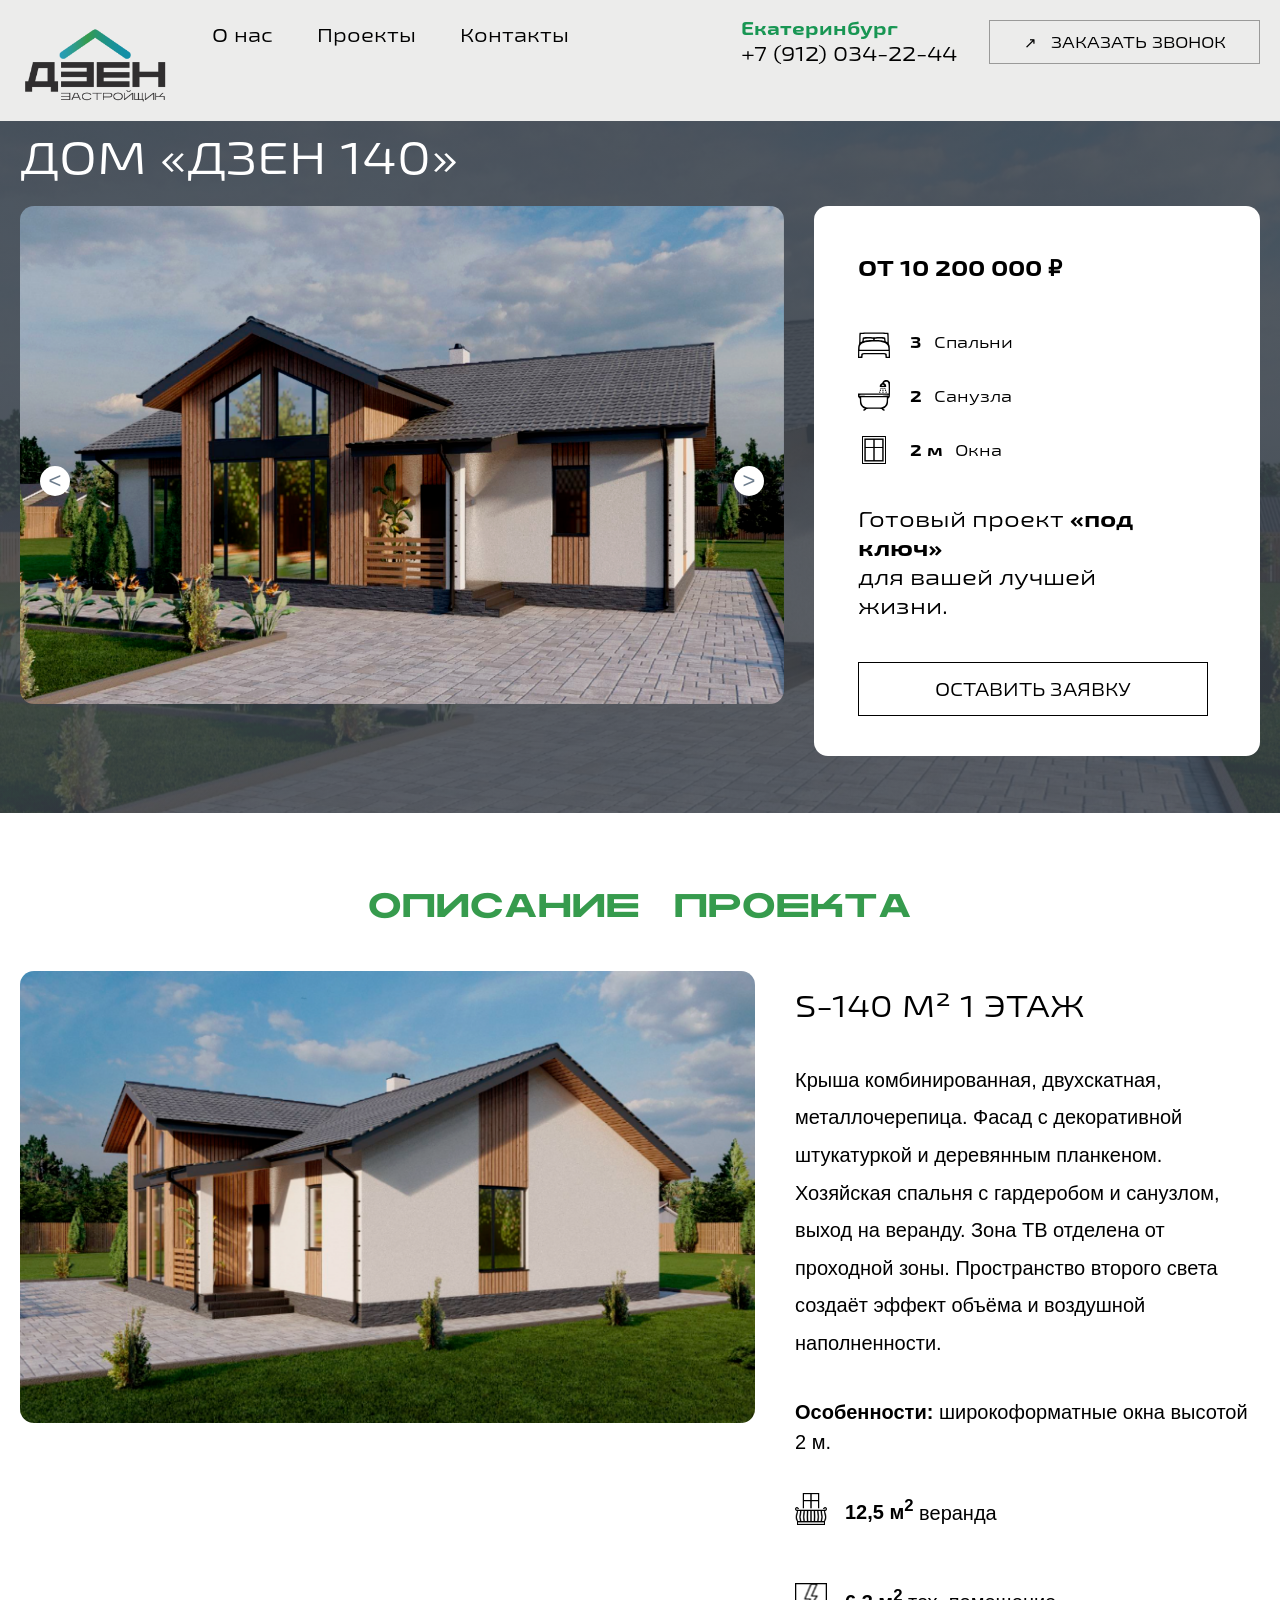
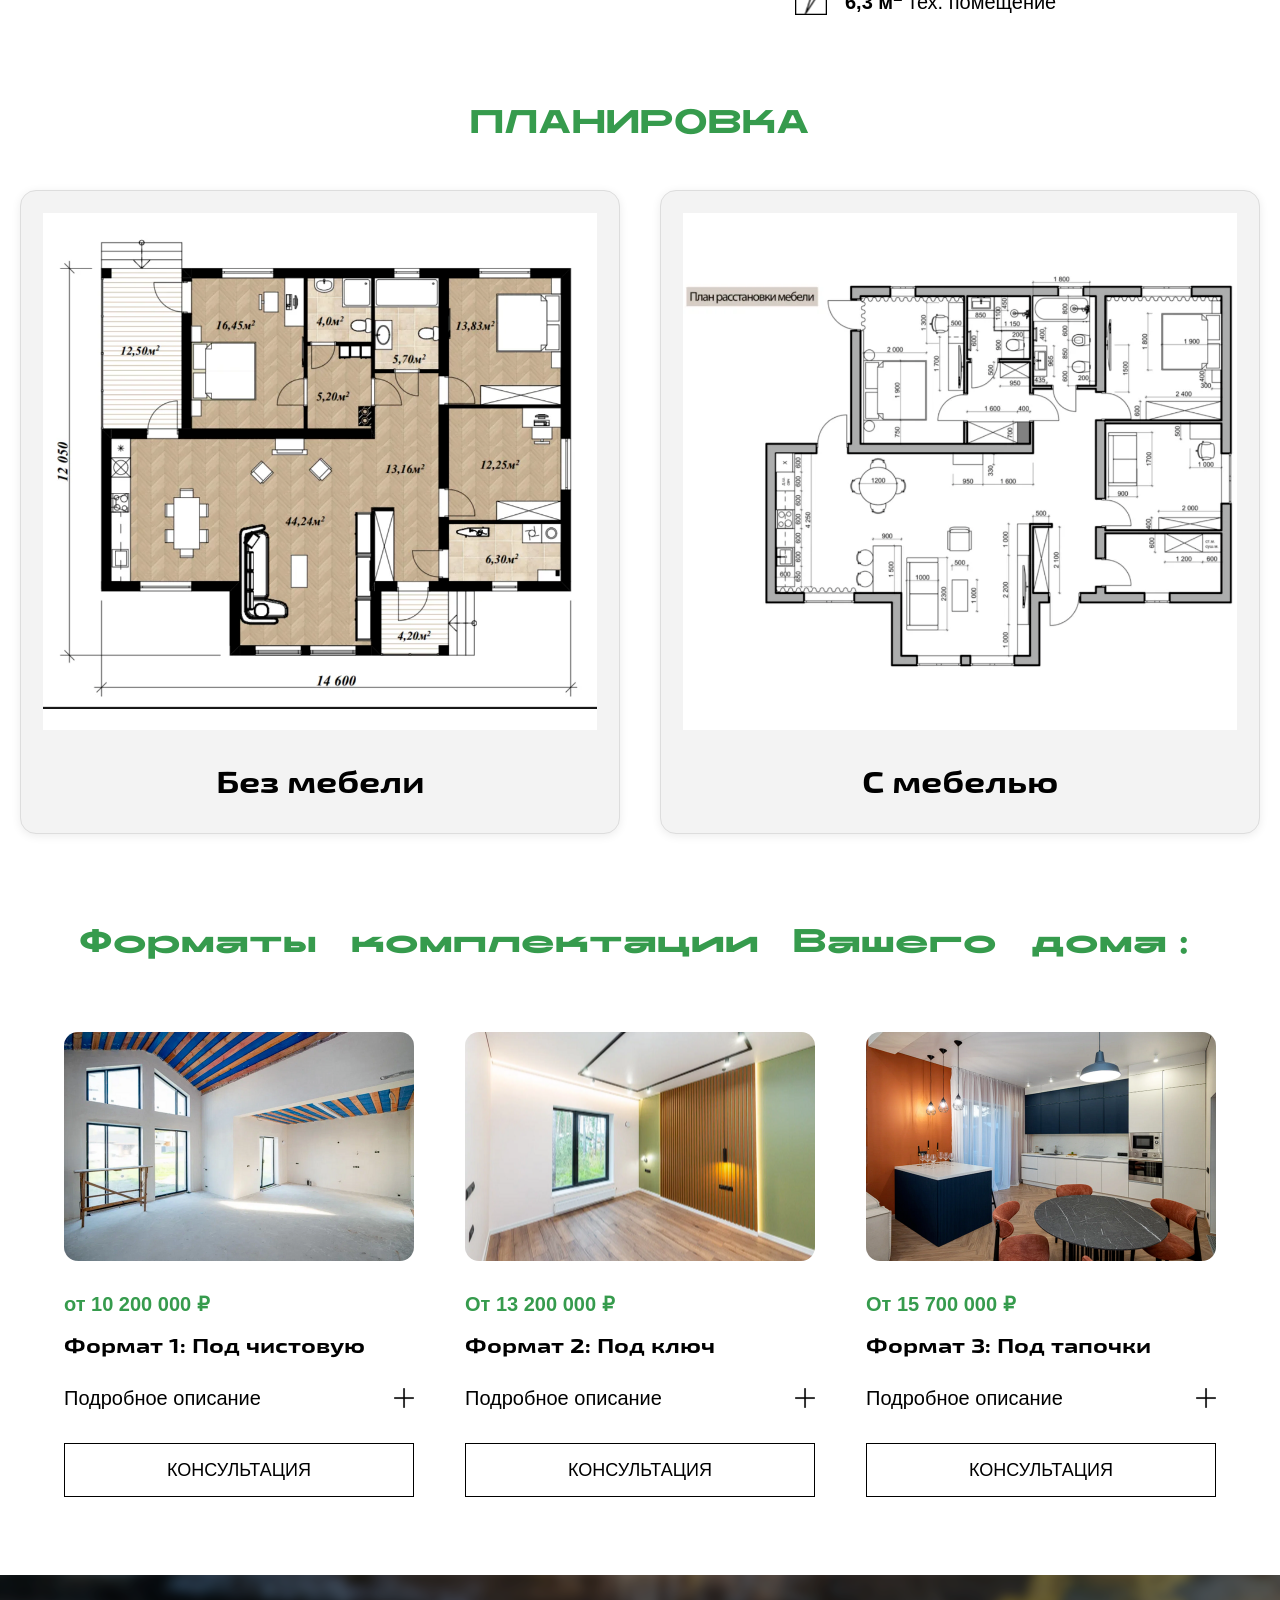
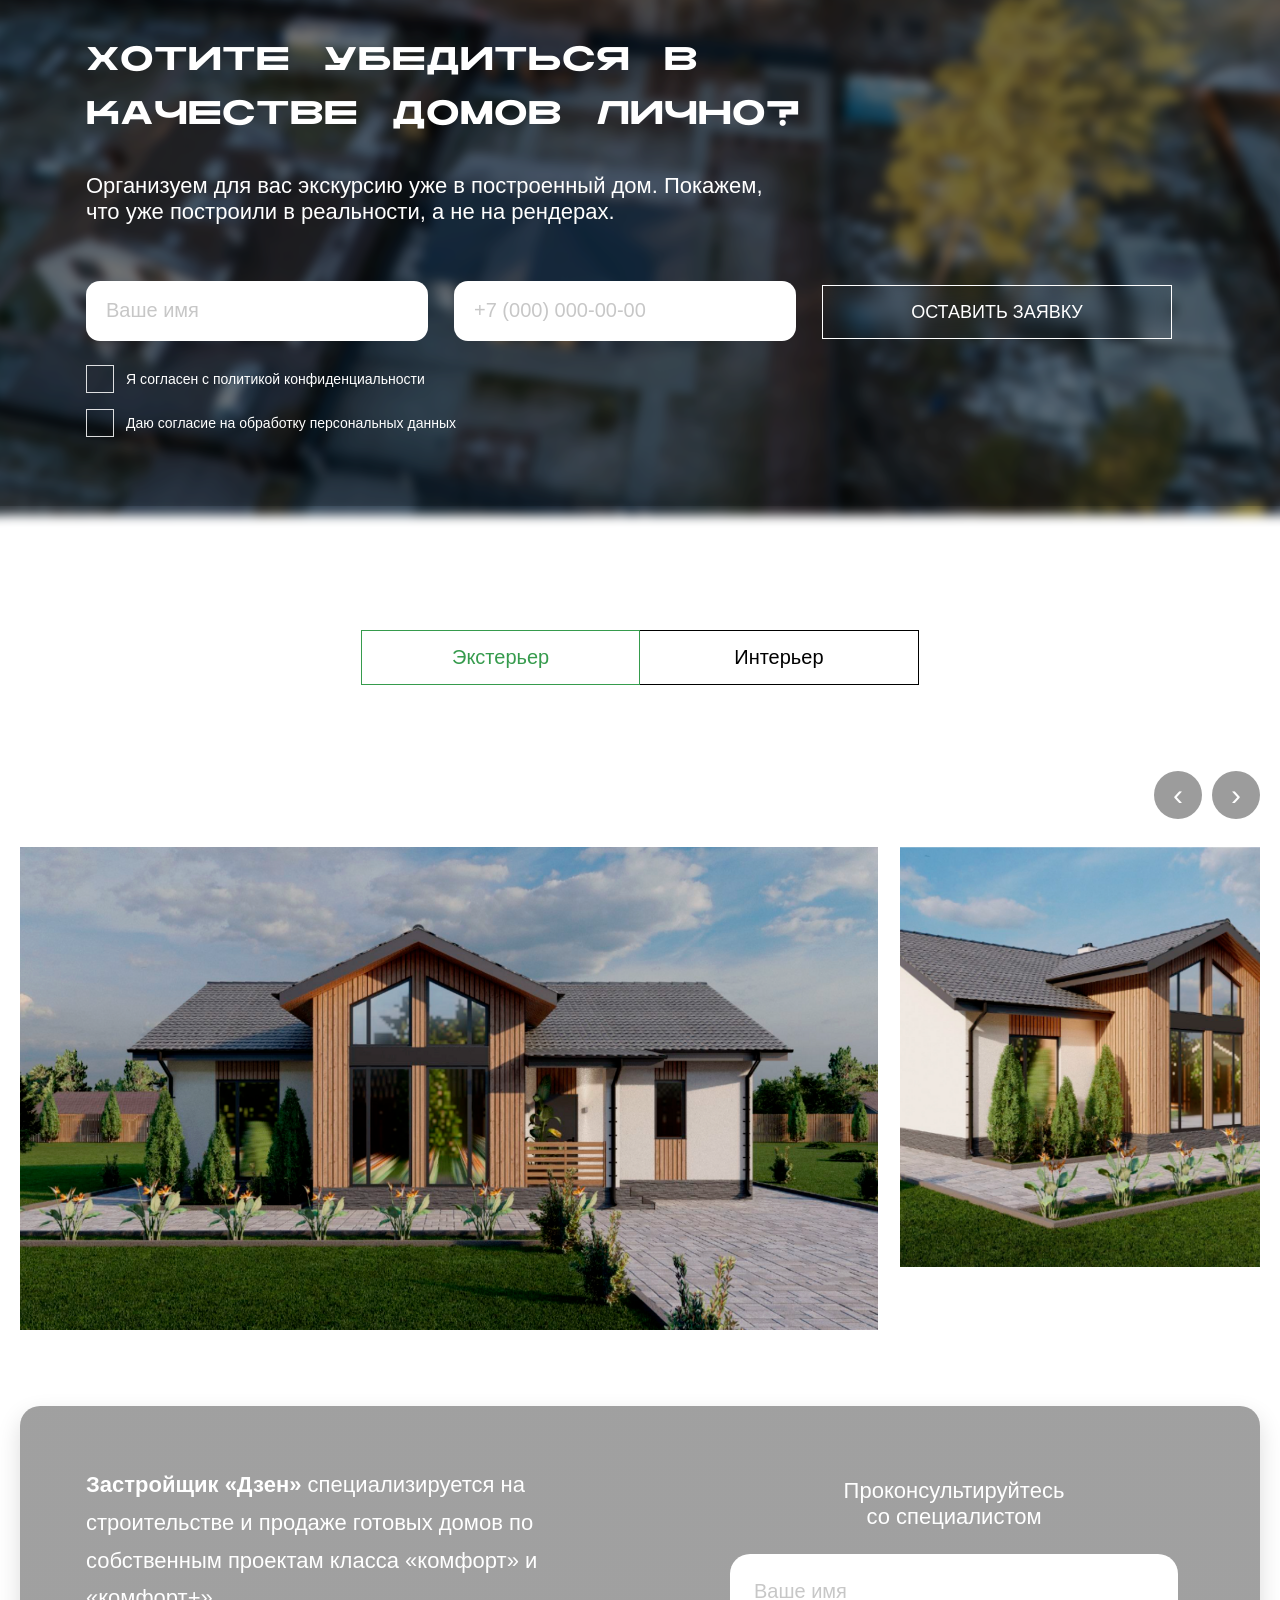
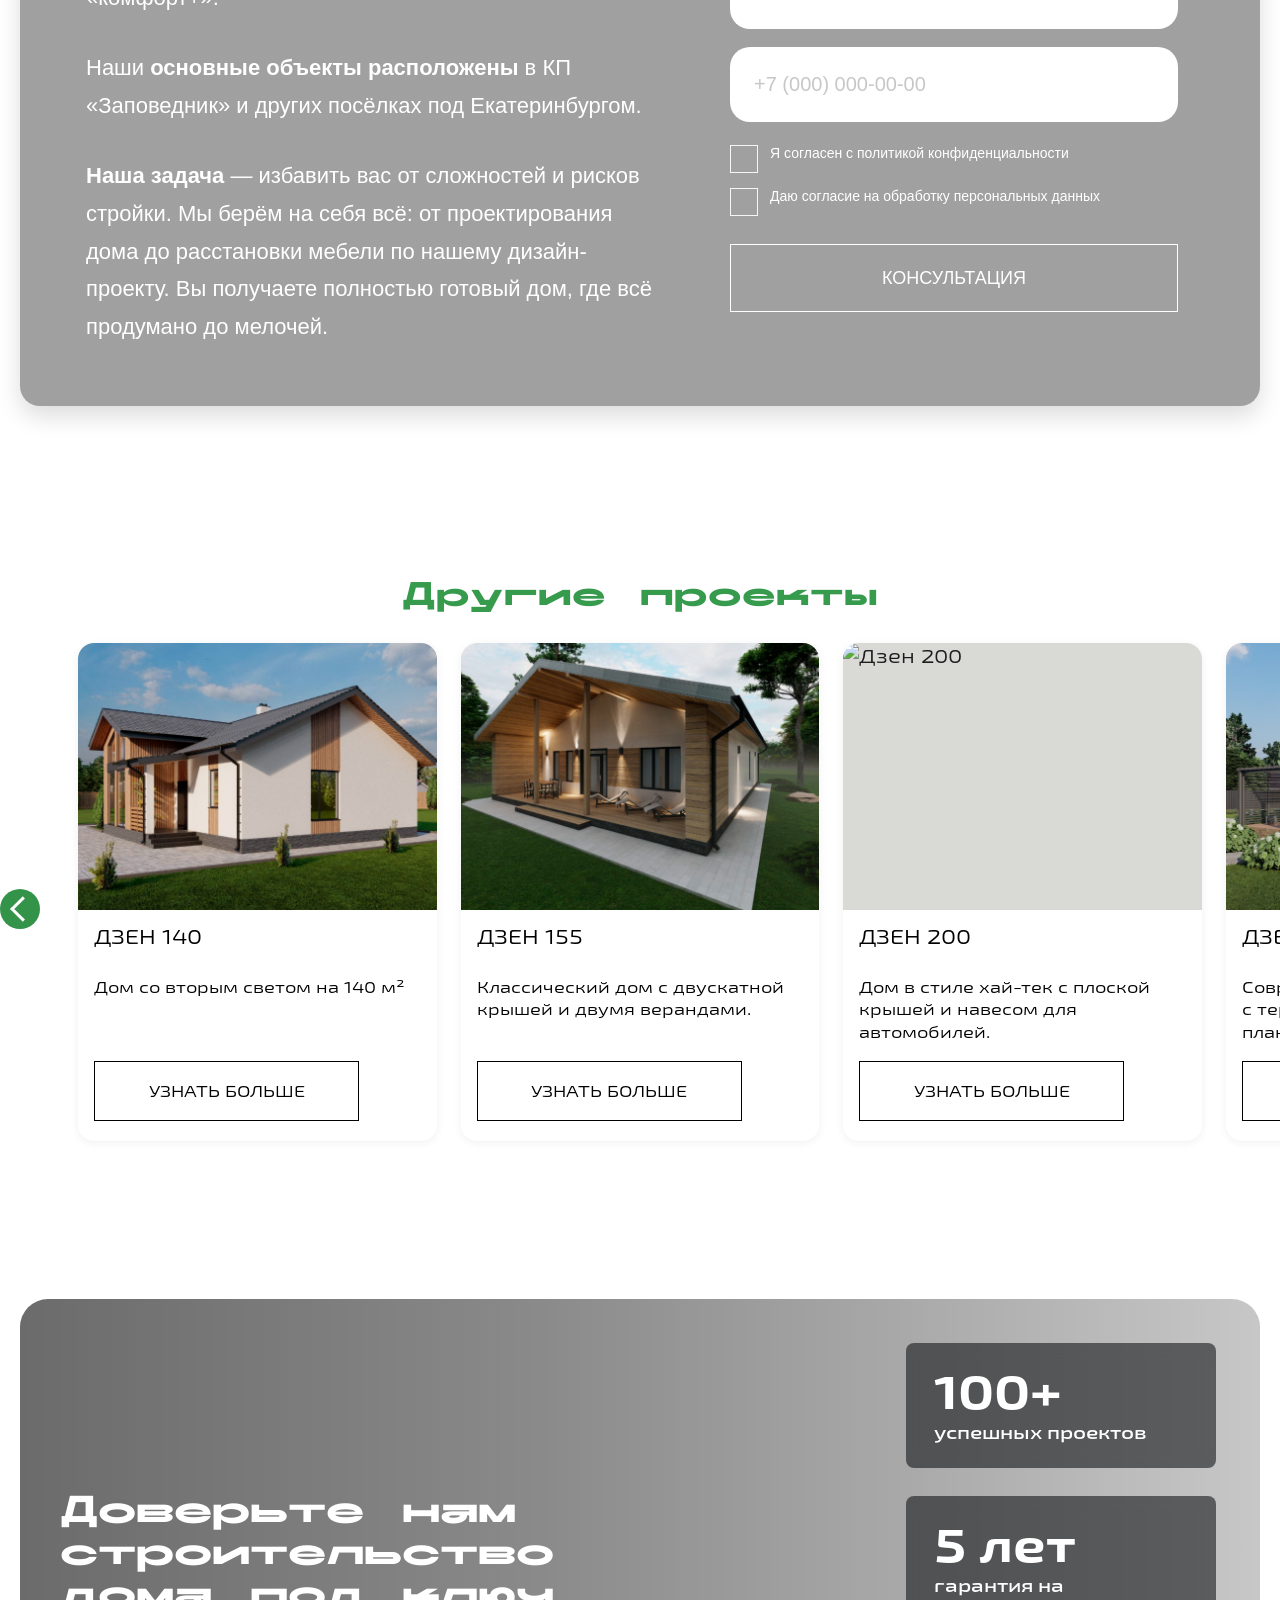
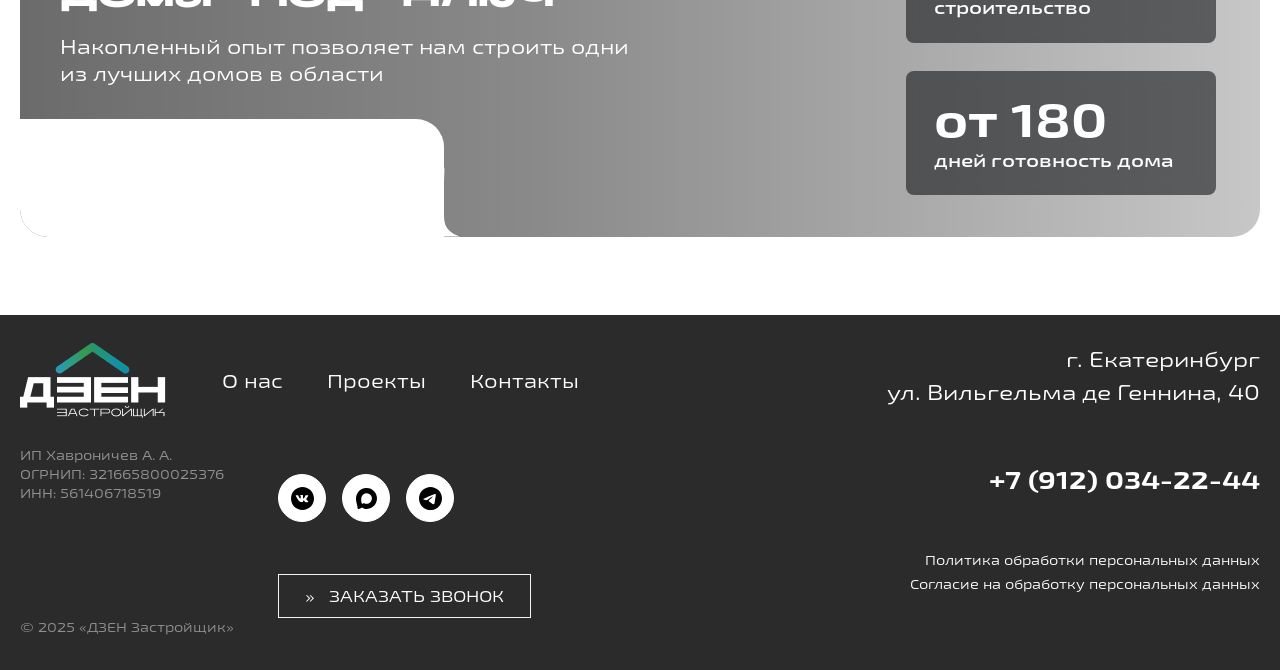
==== dzen140.html @ 3e907a9c "Consolidated button shine animations into a single .btn-shine block, applied it to all animated butt" ====
<!DOCTYPE html>
<html lang="ru">

<head>
    <meta charset="UTF-8">
    <meta name="viewport" content="width=device-width, initial-scale=1.0">
    <title>Дом «Дзен 140»</title>

    <link rel="stylesheet" href="./assets/vendor/swiper/swiper-bundle.min.css">
    <link rel="stylesheet" href="./style.css">
</head>

<body>
    <header class="header" id="site-header">
        <div class="container">
            <div class="header__inner">
                <a href="./index.html" class="header__logo">
                    <img src="./assets/images/logo.png" alt="Дзен">
                </a>

                <div class="header__mobile-center">
                    <div class="header__city">Екатеринбург</div>
                    <a href="tel:+79120342244" class="header__phone">+7 (912) 034-22-44</a>
                </div>

                <button class="header__burger" type="button" aria-label="Открыть меню">
                    <span></span>
                    <span></span>
                    <span></span>
                </button>

                <nav class="header__drawer">
                    <div class="header__drawer-head">
                        <button class="header__drawer-close" type="button" aria-label="Закрыть меню">×</button>
                    </div>

                    <ul class="header__drawer-menu">
                        <li><a href="#about">О нас</a></li>
                        <li><a href="#projects">Проекты</a></li>
                        <li><a href="#contacts">Контакты</a></li>
                    </ul>

                    <a href="#contacts" class="header__drawer-button btn-shine" data-open-callback>Заказать звонок</a>
                </nav>

                <div class="header__backdrop"></div>

                <nav class="header__nav">
                    <ul class="header__menu">
                        <li><a href="#about">О нас</a></li>
                        <li><a href="#projects">Проекты</a></li>
                        <li><a href="#contacts">Контакты</a></li>
                    </ul>
                </nav>

                <div class="header__side">
                    <div class="header__contacts">
                        <div class="header__city">Екатеринбург</div>
                        <a href="tel:+79120342244" class="header__phone">+7 (912) 034-22-44</a>
                    </div>

                    <a href="#contacts" class="header__button btn-shine" data-open-callback>
                        <span class="header__button-icon">↗</span>
                        <span>ЗАКАЗАТЬ ЗВОНОК</span>
                    </a>
                </div>
            </div>
        </div>
    </header>

    <main>
        <section class="project-hero">
            <div class="container">
                <h1 class="project-hero__title heading-number">Дом «Дзен 140»</h1>

                <div class="project-hero__layout">
                    <div class="project-hero__gallery">
                        <div class="project-hero__slider-stack">
                            <div class="project-hero__slider-shell">
                                <div class="swiper project-hero__slider js-project-hero-slider">
                                    <div class="swiper-wrapper">
                                        <div class="swiper-slide project-hero__slide">
                                            <img class="project-hero__slide-image"
                                                src="./assets/images/project_1_main.png" alt="Дом Дзен 140 — фото 1">
                                        </div>
                                        <div class="swiper-slide project-hero__slide">
                                            <img class="project-hero__slide-image"
                                                src="./assets/images/project_2_main.png" alt="Дом Дзен 140 — фото 2">
                                        </div>
                                        <div class="swiper-slide project-hero__slide">
                                            <img class="project-hero__slide-image"
                                                src="./assets/images/project_3_main.png" alt="Дом Дзен 140 — фото 3">
                                        </div>
                                    </div>
                                </div>
                            </div>

                            <button class="project-hero__arrow project-hero__arrow--prev slider-arrow slider-arrow--round" type="button"
                                aria-label="Предыдущее фото">&lt;</button>
                            <button class="project-hero__arrow project-hero__arrow--next slider-arrow slider-arrow--round" type="button"
                                aria-label="Следующее фото">&gt;</button>
                        </div>
                    </div>

                    <aside class="project-hero__info">
                        <h2 class="project-hero__price">от 10 200 000 ₽</h2>

                        <div class="project-hero__features">
                            <div class="project-hero__feature">
                                <div class="project-hero__feature-icon" aria-hidden="true">
                                    <img src="./assets/images/Bed_traced.svg" alt="bed">
                                </div>
                                <div class="project-hero__feature-text">
                                    <span class="project-hero__feature-value">3</span>
                                    <span class="project-hero__feature-label">Спальни</span>
                                </div>
                            </div>

                            <div class="project-hero__feature">
                                <div class="project-hero__feature-icon" aria-hidden="true">
                                    <img src="./assets/images/Bathtub_traced.svg" alt="bathroom">
                                </div>
                                <div class="project-hero__feature-text">
                                    <span class="project-hero__feature-value">2</span>
                                    <span class="project-hero__feature-label">Санузла</span>
                                </div>
                            </div>

                            <div class="project-hero__feature">
                                <div class="project-hero__feature-icon" aria-hidden="true">
                                    <img src="./assets/images/Closed_Window.svg" alt="Window">
                                </div>
                                <div class="project-hero__feature-text">
                                    <span class="project-hero__feature-value">2 м</span>
                                    <span class="project-hero__feature-label">Окна</span>
                                </div>
                            </div>
                        </div>

                        <p class="project-hero__description">
                            Готовый проект <strong>«под ключ»</strong><br>
                            для вашей лучшей жизни.
                        </p>

                        <div class="project-hero__button-wrap">
                            <button class="project-hero__button btn-shine" type="button" data-open-callback>ОСТАВИТЬ
                                ЗАЯВКУ</button>
                        </div>
                    </aside>
                </div>
            </div>
        </section>

        <section class="project-about" id="about">
            <div class="container">
                <h2 class="section-title">Описание проекта</h2>

                <div class="project-about__grid">
                    <div class="project-about__media">
                        <img class="project-about__image" src="./assets/images/project_about.png" alt="Дом Дзен 140">
                    </div>

                    <div class="project-about__content">
                        <h3 class="project-about__title heading-number">S-140 м² 1 ЭТАЖ</h3>

                        <p class="project-about__text">
                            Крыша комбинированная, двухскатная, металлочерепица.
                            Фасад с декоративной штукатуркой и деревянным планкеном.
                            Хозяйская спальня с гардеробом и санузлом, выход на веранду.
                            Зона ТВ отделена от проходной зоны. Пространство второго света
                            создаёт эффект объёма и воздушной наполненности.
                        </p>

                        <p class="project-about__note">
                            <strong>Особенности:</strong> широкоформатные окна высотой 2 м.
                        </p>

                        <div class="project-about__facts">
                            <div class="project-about__fact">
                                <img class="project-about__fact-icon" src="./assets/images/Balcony.svg" alt=""
                                    aria-hidden="true">
                                <div class="project-about__fact-text">
                                    <strong>12,5 м<sup>2</sup></strong> веранда
                                </div>
                            </div>

                            <div class="project-about__fact">
                                <img class="project-about__fact-icon" src="./assets/images/photo.svg" alt=""
                                    aria-hidden="true">
                                <div class="project-about__fact-text">
                                    <strong>6,3 м<sup>2</sup></strong> тех. помещение
                                </div>
                            </div>
                        </div>
                    </div>
                </div>
            </div>
        </section>

        <section class="project-plan">
            <div class="container">
                <h2 class="section-title">Планировка</h2>

                <div class="project-plan__grid">
                    <article class="project-plan__card">
                        <button class="project-plan__button" type="button" data-plan-index="0"
                            aria-label="Открыть планировку без мебели">
                            <div class="project-plan__image-wrap">
                                <img class="project-plan__image" src="./assets/images/project-plan1.png"
                                    alt="Планировка без мебели">
                            </div>
                            <p class="project-plan__caption">Без мебели</p>
                        </button>
                    </article>

                    <article class="project-plan__card">
                        <button class="project-plan__button" type="button" data-plan-index="1"
                            aria-label="Открыть планировку с мебелью">
                            <div class="project-plan__image-wrap">
                                <img class="project-plan__image" src="./assets/images/project-plan2.png"
                                    alt="Планировка с мебелью">
                            </div>
                            <p class="project-plan__caption">С мебелью</p>
                        </button>
                    </article>
                </div>
            </div>
        </section>

        <div class="plan-lightbox" id="planLightbox" aria-hidden="true">
            <div class="plan-lightbox__backdrop" data-plan-close></div>

            <div class="plan-lightbox__dialog" role="dialog" aria-modal="true" aria-label="Просмотр планировки">
                <button class="plan-lightbox__close" type="button" aria-label="Закрыть" data-plan-close>×</button>
                <button class="plan-lightbox__arrow plan-lightbox__arrow--prev" type="button"
                    aria-label="Предыдущая планировка">‹</button>

                <div class="plan-lightbox__stage">
                    <img class="plan-lightbox__image" id="planLightboxImage" src="" alt="">
                </div>

                <button class="plan-lightbox__arrow plan-lightbox__arrow--next" type="button"
                    aria-label="Следующая планировка">›</button>
            </div>
        </div>

        <section class="project-format" id="formats">
            <div class="container">
                <h2 class="section-title project-format__title">Форматы комплектации Вашего дома:</h2>

                <div class="project-format__grid">
                    <article class="project-format__card">
                        <div class="project-format__media">
                            <img class="project-format__image" src="./assets/images/project-140-format-1.png"
                                alt="Формат 1">
                        </div>

                        <p class="project-format__price"><strong>от 10 200 000 ₽</strong></p>
                        <h3 class="project-format__name">Формат 1: Под чистовую</h3>

                        <button class="project-format__more" type="button">
                            <span class="project-format__more-text">Подробное описание</span>
                            <img class="project-format__plus" src="./assets/images/plus.png" alt=""
                                aria-hidden="true">
                        </button>

                        <div class="project-format__details">
                            Подготовленный дом под чистовую отделку: выполнены основные строительные и инженерные
                            работы, чтобы вы могли завершить интерьер по своему вкусу.
                        </div>

                        <button class="project-format__button btn-shine" type="button" data-open-callback>КОНСУЛЬТАЦИЯ</button>
                    </article>

                    <article class="project-format__card">
                        <div class="project-format__media">
                            <img class="project-format__image" src="./assets/images/project-140-format-2.png"
                                alt="Формат 2">
                        </div>

                        <p class="project-format__price"><strong>От 13 200 000 ₽</strong></p>
                        <h3 class="project-format__name">Формат 2: Под ключ</h3>

                        <button class="project-format__more" type="button">
                            <span class="project-format__more-text">Подробное описание</span>
                            <img class="project-format__plus" src="./assets/images/plus.png" alt=""
                                aria-hidden="true">
                        </button>

                        <div class="project-format__details">
                            Полностью готовый дом с чистовой отделкой, подключёнными инженерными системами и
                            завершёнными внутренними работами.
                        </div>

                        <button class="project-format__button btn-shine" type="button" data-open-callback>КОНСУЛЬТАЦИЯ</button>
                    </article>

                    <article class="project-format__card">
                        <div class="project-format__media">
                            <img class="project-format__image" src="./assets/images/project-140-format-3.png"
                                alt="Формат 3">
                        </div>

                        <p class="project-format__price"><strong>От 15 700 000 ₽</strong></p>
                        <h3 class="project-format__name">Формат 3: Под тапочки</h3>

                        <button class="project-format__more" type="button">
                            <span class="project-format__more-text">Подробное описание</span>
                            <img class="project-format__plus" src="./assets/images/plus.png" alt=""
                                aria-hidden="true">
                        </button>

                        <div class="project-format__details">
                            Максимальная комплектация: готовый для жизни дом с отделкой, сантехникой, освещением и
                            интерьерными решениями.
                        </div>

                        <button class="project-format__button btn-shine" type="button" data-open-callback>КОНСУЛЬТАЦИЯ</button>
                    </article>
                </div>
            </div>
        </section>

        <section class="steps project-visit" id="visit">
            <div class="container">
                <div class="steps__inner">
                    <h2 class="steps__title">Хотите убедиться в качестве домов лично?</h2>

                    <p class="steps__caption">
                        Организуем для вас экскурсию уже в построенный дом.
                        Покажем, что уже построили в реальности, а не на рендерах.
                    </p>

                    <form class="steps__form-new">
                        <input class="steps__input" type="text" placeholder="Ваше имя">
                        <input class="steps__input" type="tel" placeholder="+7 (000) 000-00-00">

                        <button class="steps__submit btn-shine" type="button" data-open-callback>ОСТАВИТЬ ЗАЯВКУ</button>

                        <div class="steps__checks">
                            <label class="steps__check">
                                <input type="checkbox">
                                <span class="steps__check-box"></span>
                                <span class="steps__check-text">Я согласен с политикой конфиденциальности</span>
                            </label>

                            <label class="steps__check">
                                <input type="checkbox">
                                <span class="steps__check-box"></span>
                                <span class="steps__check-text">Даю согласие на обработку персональных данных</span>
                            </label>
                        </div>
                    </form>
                </div>
            </div>
        </section>

        <section class="project-gallery" id="gallery">
            <div class="container">
                <div class="project-gallery__tabs">
                    <button class="project-gallery__tab is-active" type="button" data-tab="ext">Экстерьер</button>
                    <button class="project-gallery__tab" type="button" data-tab="int">Интерьер</button>
                </div>

                <div class="project-gallery__panel is-active" data-panel="ext">
                    <div class="project-gallery__top">
                        <div class="project-gallery__nav">
                            <button class="project-gallery__arrow project-gallery__arrow--prev-ext slider-arrow slider-arrow--round" type="button"
                                aria-label="Предыдущий слайд">‹</button>
                            <button class="project-gallery__arrow project-gallery__arrow--next-ext slider-arrow slider-arrow--round" type="button"
                                aria-label="Следующий слайд">›</button>
                        </div>
                    </div>

                    <div class="swiper project-gallery__slider js-project-gallery-ext">
                        <div class="swiper-wrapper">
                            <div class="swiper-slide project-gallery__slide">
                                <div class="project-gallery__layout">
                                    <div class="project-gallery__card--large">
                                        <img class="project-gallery__image" src="./assets/images/ex1.png"
                                            alt="Экстерьер 1">
                                    </div>
                                    <div class="project-gallery__card--small">
                                        <img class="project-gallery__image" src="./assets/images/ex2.png"
                                            alt="Экстерьер 2">
                                    </div>
                                </div>
                            </div>

                            <div class="swiper-slide project-gallery__slide">
                                <div class="project-gallery__layout">
                                    <div class="project-gallery__card--large">
                                        <img class="project-gallery__image" src="./assets/images/ex3.png"
                                            alt="Экстерьер 3">
                                    </div>
                                    <div class="project-gallery__card--small">
                                        <img class="project-gallery__image" src="./assets/images/ex4.png"
                                            alt="Экстерьер 4">
                                    </div>
                                </div>
                            </div>
                        </div>
                    </div>
                </div>

                <div class="project-gallery__panel" data-panel="int">
                    <div class="project-gallery__top">
                        <div class="project-gallery__nav">
                            <button class="project-gallery__arrow project-gallery__arrow--prev-int slider-arrow slider-arrow--round" type="button"
                                aria-label="Предыдущий слайд">‹</button>
                            <button class="project-gallery__arrow project-gallery__arrow--next-int slider-arrow slider-arrow--round" type="button"
                                aria-label="Следующий слайд">›</button>
                        </div>
                    </div>

                    <div class="swiper project-gallery__slider js-project-gallery-int">
                        <div class="swiper-wrapper">
                            <div class="swiper-slide project-gallery__slide">
                                <div class="project-gallery__layout">
                                    <div class="project-gallery__card--large">
                                        <img class="project-gallery__image" src="./assets/images/in1.png"
                                            alt="Интерьер 1">
                                    </div>
                                    <div class="project-gallery__card--small">
                                        <img class="project-gallery__image" src="./assets/images/in2.png"
                                            alt="Интерьер 2">
                                    </div>
                                </div>
                            </div>

                            <div class="swiper-slide project-gallery__slide">
                                <div class="project-gallery__layout">
                                    <div class="project-gallery__card--large">
                                        <img class="project-gallery__image" src="./assets/images/in3.png"
                                            alt="Интерьер 3">
                                    </div>
                                    <div class="project-gallery__card--small">
                                        <img class="project-gallery__image" src="./assets/images/in4.png"
                                            alt="Интерьер 4">
                                    </div>
                                </div>
                            </div>
                        </div>
                    </div>
                </div>
            </div>
        </section>

        <section class="project-consult">
            <div class="container">
                <div class="project-consult__box">
                    <div class="project-consult__inner">
                        <div class="project-consult__text">
                            <p>
                                <strong>Застройщик «Дзен»</strong> специализируется на строительстве
                                и продаже готовых домов по собственным проектам
                                класса «комфорт» и «комфорт+».
                            </p>

                            <p>
                                Наши <strong>основные объекты расположены</strong> в КП
                                «Заповедник» и других посёлках под Екатеринбургом.
                            </p>

                            <p>
                                <strong>Наша задача</strong> — избавить вас от сложностей и рисков
                                стройки. Мы берём на себя всё: от проектирования дома
                                до расстановки мебели по нашему дизайн-проекту. Вы
                                получаете полностью готовый дом, где всё продумано до
                                мелочей.
                            </p>
                        </div>

                        <div class="project-consult__form-box">
                            <h3 class="project-consult__form-title">
                                Проконсультируйтесь<br>со специалистом
                            </h3>

                            <form class="project-consult__form">
                                <input class="project-consult__input" type="text" placeholder="Ваше имя">
                                <input class="project-consult__input" type="tel" placeholder="+7 (000) 000-00-00">

                                <div class="project-consult__checks">
                                    <label class="project-consult__check">
                                        <input type="checkbox">
                                        <span class="project-consult__check-box"></span>
                                        <span class="project-consult__check-text">Я согласен с политикой
                                            конфиденциальности</span>
                                    </label>

                                    <label class="project-consult__check">
                                        <input type="checkbox">
                                        <span class="project-consult__check-box"></span>
                                        <span class="project-consult__check-text">Даю согласие на обработку персональных
                                            данных</span>
                                    </label>
                                </div>

                                <button class="project-consult__submit btn-shine" type="button"
                                    data-open-callback>КОНСУЛЬТАЦИЯ</button>
                            </form>
                        </div>
                    </div>
                </div>
            </div>
        </section>

        <section id="projects" class="projects">
            <div class="container">
                <h2 class="section-title projects__title">Другие проекты</h2>
            </div>

            <div class="projects__outer">
                <button class="projects__arrow projects__arrow--prev slider-arrow slider-arrow--round" type="button" aria-label="Назад">‹</button>

                <div class="projects__center">
                    <div class="container">
                        <div class="swiper projects-swiper">
                            <div class="swiper-wrapper">
                                <article class="swiper-slide project-slide">
                                    <div class="project-slide__image">
                                        <img src="./assets/images/project-140.png" alt="Дзен 140">
                                    </div>
                                    <h3 class="project-slide__title heading-number">ДЗЕН 140</h3>
                                    <p class="project-slide__text">Дом со вторым светом на 140 м²</p>
                                    <a href="./dzen140.html" class="project-slide__btn btn-shine">УЗНАТЬ БОЛЬШЕ</a>
                                </article>

                                <article class="swiper-slide project-slide">
                                    <div class="project-slide__image">
                                        <img src="./assets/images/project-155.png" alt="Дзен 155">
                                    </div>
                                    <h3 class="project-slide__title heading-number">ДЗЕН 155</h3>
                                    <p class="project-slide__text">Классический дом с двускатной крышей и двумя
                                        верандами.</p>
                                    <a href="#projects" class="project-slide__btn btn-shine">УЗНАТЬ БОЛЬШЕ</a>
                                </article>

                                <article class="swiper-slide project-slide">
                                    <div class="project-slide__image">
                                        <img src="./assets/images/project-200.png" alt="Дзен 200">
                                    </div>
                                    <h3 class="project-slide__title heading-number">ДЗЕН 200</h3>
                                    <p class="project-slide__text">Дом в стиле хай-тек с плоской крышей и навесом для
                                        автомобилей.</p>
                                    <a href="#projects" class="project-slide__btn btn-shine">УЗНАТЬ БОЛЬШЕ</a>
                                </article>

                                <article class="swiper-slide project-slide">
                                    <div class="project-slide__image">
                                        <img src="./assets/images/project-170.jpg" alt="Дзен 175">
                                    </div>
                                    <h3 class="project-slide__title heading-number">ДЗЕН 175</h3>
                                    <p class="project-slide__text">Современный одноэтажный дом с террасой и удобной
                                        планировкой.</p>
                                    <a href="#projects" class="project-slide__btn btn-shine">УЗНАТЬ БОЛЬШЕ</a>
                                </article>
                            </div>
                        </div>
                    </div>
                </div>

                <button class="projects__arrow projects__arrow--next slider-arrow slider-arrow--round" type="button" aria-label="Вперёд">›</button>
            </div>
        </section>

        <section class="project-bottom-cta">
            <div class="container">
                <div class="project-bottom-cta__box">
                    <div class="project-bottom-cta__main">
                        <h2 class="project-bottom-cta__title">Доверьте нам строительство дома под ключ</h2>
                        <p class="project-bottom-cta__text">
                            Накопленный опыт позволяет нам строить
                            одни из лучших домов в области
                        </p>
                        <button class="project-bottom-cta__button btn-shine" type="button"
                            data-open-callback>КОНСУЛЬТАЦИЯ</button>
                            <div class="hero__button-underlay" aria-hidden="true"></div>
                    </div>

                    <div class="project-bottom-cta__stats">
                        <div class="project-bottom-cta__stat">
                            <p class="project-bottom-cta__stat-value">100+</p>
                            <p class="project-bottom-cta__stat-text">успешных проектов</p>
                        </div>

                        <div class="project-bottom-cta__stat">
                            <p class="project-bottom-cta__stat-value">5 лет</p>
                            <p class="project-bottom-cta__stat-text">гарантия на строительство</p>
                        </div>

                        <div class="project-bottom-cta__stat">
                            <p class="project-bottom-cta__stat-value">от 180</p>
                            <p class="project-bottom-cta__stat-text">дней готовность дома</p>
                        </div>
                    </div>
                </div>
            </div>
        </section>
    </main>

    <footer class="site-footer" id="contacts">
        <div class="container">
            <div class="site-footer__inner">
                <div class="site-footer__left">
                    <div class="site-footer__top">
                        <a href="./index.html" class="site-footer__logo">
                            <img src="./assets/images/logo_footer.webp" alt="Дзен">
                        </a>

                        <nav class="site-footer__nav">
                            <a href="#about">О нас</a>
                            <a href="#projects">Проекты</a>
                            <a href="#contacts">Контакты</a>
                        </nav>
                    </div>

                    <div class="site-footer__middle">
                        <div class="site-footer__company">
                            <p>ИП Хавроничев А. А.</p>
                            <p>ОГРНИП: 321665800025376</p>
                            <p>ИНН: 561406718519</p>
                        </div>

                        <div class="site-footer__socials">
                            <a href="#" class="site-footer__social"><img src="./assets/images/vk_logo.svg" alt="VK"></a>
                            <a href="#" class="site-footer__social"><img src="./assets/images/max_logo.svg" alt="MAX"></a>
                            <a href="#" class="site-footer__social"><img src="./assets/images/tg_logo.svg"
                                    alt="Telegram"></a>
                        </div>
                    </div>

                    <a href="#contacts" class="site-footer__button btn-shine" data-open-callback>
                        <span>»</span>
                        <span>ЗАКАЗАТЬ ЗВОНОК</span>
                    </a>

                    <div class="site-footer__copy">© 2025 «ДЗЕН Застройщик»</div>
                </div>

                <div class="site-footer__right">
                    <div class="site-footer__address">
                        <p>г. Екатеринбург</p>
                        <p>ул. Вильгельма де Геннина, 40</p>
                    </div>

                    <a class="site-footer__phone" href="tel:+79120342244">+7 (912) 034-22-44</a>

                    <div class="site-footer__legal">
                        <a href="#">Политика обработки персональных данных</a>
                        <a href="#">Согласие на обработку персональных данных</a>
                    </div>
                </div>
            </div>
        </div>
    </footer>

    <div class="callback-modal" id="callbackModal" aria-hidden="true">
        <div class="callback-modal__backdrop" data-modal-close></div>

        <div class="callback-modal__dialog" role="dialog" aria-modal="true" aria-labelledby="callbackModalTitle">
            <div class="callback-modal__top">
                <button class="callback-modal__close" type="button" aria-label="Закрыть" data-modal-close>×</button>
            </div>

            <div class="callback-modal__body">
                <h2 class="callback-modal__title" id="callbackModalTitle">Заказать звонок</h2>
                <p class="callback-modal__text">
                    Оставьте контактные данные и наш специалист свяжется с Вами через 15 минут
                </p>

                <form class="callback-modal__form">
                    <input class="callback-modal__input" type="text" placeholder="Ваше имя">
                    <input class="callback-modal__input" type="tel" placeholder="+7 (000) 000-00-00">

                    <label class="callback-modal__check">
                        <input type="checkbox" checked>
                        <span>Я даю согласие на обработку своих персональных данных в соответствии с политикой</span>
                    </label>

                    <label class="callback-modal__check">
                        <input type="checkbox" checked>
                        <span>Даю согласие на обработку персональных данных</span>
                    </label>

                    <button class="callback-modal__submit btn-shine" type="submit">Жду звонка</button>
                </form>
            </div>
        </div>
    </div>

    <script src="./assets/vendor/swiper/swiper-bundle.min.js"></script>
    <script defer src="./script.js"></script>

</body>

</html>
---- style.css ----
/* Новые шрифты */
@font-face {
  font-family: "Ultramono";
  src: url("./assets/fonts/brand/UltramonoWide-Light.woff") format("woff");
  font-weight: 300;
  font-style: normal;
  font-display: swap;
}

@font-face {
  font-family: "Ultramono";
  src: url("./assets/fonts/brand/UltramonoWide-Regular.woff") format("woff");
  font-weight: 400;
  font-style: normal;
  font-display: swap;
}

@font-face {
  font-family: "Ultramono";
  src: url("./assets/fonts/brand/UltramonoWide-Black.woff") format("woff");
  font-weight: 900;
  font-style: normal;
  font-display: swap;
}

@font-face {
  font-family: "ExoExpanded";
  src: url("./assets/fonts/brand/Exo2-RegularExpanded.woff") format("woff");
  font-weight: 400;
  font-style: normal;
  font-display: swap;
}

@font-face {
  font-family: "ExoExpanded";
  src: url("./assets/fonts/brand/Exo2-MediumExpanded.woff") format("woff");
  font-weight: 500;
  font-style: normal;
  font-display: swap;
}

@font-face {
  font-family: "ExoExpanded";
  src: url("./assets/fonts/brand/Exo2-SemiBoldExpanded.woff") format("woff");
  font-weight: 600;
  font-style: normal;
  font-display: swap;
}

@font-face {
  font-family: "ExoExpanded";
  src: url("./assets/fonts/brand/Exo2-BoldExpanded.woff") format("woff");
  font-weight: 700;
  font-style: normal;
  font-display: swap;
}

:root {
  --color-white: #ffffff;
  --color-bg: #ffffff;
  --color-body: #1d1d1b;
  --color-black: #000000;

  --color-green: #369b4d;
  --color-green-dark: #339349;
  --color-green-dark-hover: #2d823f;
  --color-green-border: #65aa5b;
  --color-green-border-mobile: #b7d2b1;
  --color-header-city: #189653;

  --color-surface: #ececeb;
  --color-surface-card: #f7f7f7;
  --color-surface-placeholder: #d9d9d6;
  --color-surface-conditions: #f2f2f2;
  --color-surface-footer: #2b2b2b;

  --color-text-muted: #949494;
  --color-text-muted-soft: #909090;

  --color-border-dark: #000000;
  --color-border-dark-soft: rgba(0, 0, 0, 0.35);
  --color-border-dark-hero: rgba(0, 0, 0, 0.45);
  --color-border-light: rgba(255, 255, 255, 0.95);
  --color-border-light-soft: rgba(255, 255, 255, 0.92);

  --color-overlay-header: rgba(255, 255, 255, 0.88);
  --color-overlay-services: rgba(19, 19, 19, 0.34);
  --color-overlay-hero-start: rgba(0, 0, 0, 0.48);
  --color-overlay-hero-mid-1: rgba(0, 0, 0, 0.34);
  --color-overlay-hero-mid-2: rgba(0, 0, 0, 0.18);
  --color-overlay-hero-end: rgba(0, 0, 0, 0.08);
  --color-overlay-gallery: rgba(0, 0, 0, 0.56);
  --color-overlay-gallery-more: rgba(0, 0, 0, 0.62);

  --shadow-soft: 0 2px 10px rgba(0, 0, 0, 0.06);
  --shadow-header: 0 10px 32px rgba(0, 0, 0, 0.08);

  --radius-xl: 28px;
  --radius-lg: 24px;
  --radius-md: 16px;
  --radius-sm: 12px;

  --container-max-width: 1440px;
  --container-padding: 20px;
  --header-height: 92px;
  --body-offset: 104px;
}

*,
*::before,
*::after {
  box-sizing: border-box;
}

html {
  scroll-behavior: smooth;
}

body {
  margin: 0;
  font-family: "ExoExpanded", Arial, sans-serif;
  font-size: 19px;
  line-height: 1.4;
  color: var(--color-body);
  background-color: var(--color-bg);
  padding-top: var(--body-offset);
}

img {
  display: block;
  max-width: 100%;
  height: auto;
}

a {
  color: inherit;
  text-decoration: none;
}

ul,
ol {
  margin: 0;
  padding: 0;
}

.heading-number {
  font-family: "ExoExpanded", Arial, sans-serif;
  font-weight: 400;
  line-height: inherit;
  letter-spacing: normal;
}

/* общий блик для кнопок */
.btn-shine {
  position: relative;
  overflow: hidden;
  isolation: isolate;
}

.btn-shine > * {
  position: relative;
  z-index: 1;
}

.btn-shine::after {
  content: "";
  position: absolute;
  top: -20%;
  left: -35%;
  width: 22%;
  height: 140%;
  z-index: 0;
  pointer-events: none;
  transform: skewX(-24deg) translateX(0);
  background: linear-gradient(90deg,
      rgba(255, 255, 255, 0) 0%,
      rgba(255, 255, 255, 0.08) 25%,
      rgba(255, 255, 255, 0.32) 50%,
      rgba(255, 255, 255, 0.08) 75%,
      rgba(255, 255, 255, 0) 100%);
  animation: button-shine 5s ease-in-out infinite;
}

/* общая база для стрелок слайдеров */
.slider-arrow {
  display: inline-flex;
  align-items: center;
  justify-content: center;
  border: none;
  line-height: 1;
  cursor: pointer;
  padding: 0;
}

.slider-arrow--round {
  border-radius: 50%;
}

@keyframes button-shine {
  0% {
    left: -35%;
    opacity: 0;
  }

  8% {
    left: -35%;
    opacity: 0;
  }

  20% {
    opacity: 1;
  }

  48% {
    left: 120%;
    opacity: 1;
  }

  52% {
    left: 120%;
    opacity: 0;
  }

  100% {
    left: 120%;
    opacity: 0;
  }
}

.container {
  width: 100%;
  max-width: var(--container-max-width);
  margin-inline: auto;
  padding-inline: var(--container-padding);
}

.section-title {
  margin: 0 0 24px;
  font-family: "Ultramono", Arial, sans-serif;
  font-size: 35px;
  line-height: 0.95;
  font-weight: 900;
  color: var(--color-green);
  text-align: center;
}

.section-title--left {
  text-align: left;
}

.header {
  position: fixed;
  inset: 0 0 auto;
  z-index: 1000;
  width: 100%;
  padding-block: 6px;
  background-color: var(--color-surface);
  transition:
    background-color 0.3s ease,
    backdrop-filter 0.3s ease,
    box-shadow 0.3s ease,
    padding 0.3s ease;
}

.header--scrolled {
  background-color: var(--color-overlay-header);
  box-shadow: var(--shadow-header);
  backdrop-filter: blur(14px);
  -webkit-backdrop-filter: blur(14px);
}

.header__inner {
  display: flex;
  align-items: flex-start;
  gap: 42px;
  min-height: var(--header-height);
  padding-top: 10px;
}

.header__logo {
  width: 150px;
  flex-shrink: 0;
}

.header__logo img {
  width: 100%;
}

.header__nav {
  flex: 1 1 auto;
  min-width: 0;
}

.header__menu {
  gap: 0;
  display: flex;
  align-items: flex-start;
  gap: 44px;
  list-style: none;
  padding-top: 6px;
}

.header__menu a {
  font-family: "ExoExpanded", Arial, sans-serif;
  font-size: 19px;
  line-height: 1;
  font-weight: 400;
  color: var(--color-black);
  white-space: nowrap;
  transition: opacity 0.25s ease;
}

.header__menu a:hover {
  opacity: 0.7;
}

.header__side {
  margin-left: auto;
  display: flex;
  align-items: center;
  gap: 32px;
  flex-shrink: 0;
}

.header__contacts {
  display: flex;
  flex-direction: column;
  align-items: flex-start;
  gap: 6px;
  padding-top: 2px;
}

.header__city {
  font-family: "ExoExpanded", Arial, sans-serif;
  font-size: 18px;
  line-height: 1;
  font-weight: 700;
  color: var(--color-header-city);
}

.header__phone {
  font-family: "ExoExpanded", Arial, sans-serif;
  font-size: 20px;
  line-height: 1;
  font-weight: 400;
  color: var(--color-black);
  white-space: nowrap;
}

.header__button {
  display: inline-flex;
  align-items: center;
  justify-content: center;
  gap: 14px;
  width: 271px;
  height: 44px;
  padding: 0 22px;
  margin-top: 4px;
  border: 1px solid var(--color-border-dark-soft);
  background-color: transparent;
  font-family: "ExoExpanded", Arial, sans-serif;
  font-size: 16px;
  line-height: 1;
  font-weight: 400;
  color: var(--color-black);
  cursor: pointer;
  transition:
    background-color 0.25s ease,
    border-color 0.25s ease,
    opacity 0.25s ease;
}

.header__button:hover {
  background-color: rgba(255, 255, 255, 0.18);
  border-color: rgba(0, 0, 0, 0.5);
}

.header__button-icon {
  font-size: 15px;
  line-height: 1;
}

.hero {
  padding-top: 36px;
}

.hero__card {
  position: relative;
  min-height: 699px;
  border-radius: var(--radius-xl);
  overflow: hidden;
  background-color: var(--color-surface-placeholder);
}

.hero__slider {
  position: absolute;
  inset: 0;
  z-index: 1;
  overflow: hidden;
}

.hero__track {
  display: flex;
  width: 300%;
  height: 100%;
  transition: transform 1.1s ease-in-out;
  will-change: transform;
}

.hero__slide {
  width: 33.333333%;
  height: 100%;
  flex-shrink: 0;
  background-repeat: no-repeat;
  background-position: center center;
  background-size: cover;
}

.hero__overlay {
  position: absolute;
  inset: 0;
  z-index: 2;
  background: linear-gradient(90deg,
      rgba(0, 0, 0, 0.748) 0%,
      rgba(0, 0, 0, 0.537) 34%,
      rgba(0, 0, 0, 0.483) 66%,
      rgba(0, 0, 0, 0.297) 100%);
}

.hero__main {
  position: relative;
  z-index: 3;
  min-height: 699px;
  padding: 250px 40px 18px;
  display: flex;
  flex-direction: column;
  align-items: flex-start;
}

.hero__content-box {
  position: relative;
  z-index: 2;
  max-width: 860px;
}

.hero__title {
  margin: 0;
  font-family: "Ultramono", Arial, sans-serif;
  font-size: 45px;
  line-height: 0.95;
  font-weight: 900;
  letter-spacing: 0;
  color: var(--color-white);
  text-transform: uppercase;
}

.hero__title-note {
  font-family: "Ultramono", Arial, sans-serif;
  font-size: 31px;
  line-height: 1;
  font-weight: 300;
  color: var(--color-white);
  white-space: nowrap;
}

.hero__text {
  max-width: 587px;
  margin: 24px 0 0;
  font-family: "ExoExpanded", Arial, sans-serif;
  font-size: 22px;
  line-height: 1.18;
  font-weight: 400;
  color: var(--color-white);
}

.hero__cutout {
  position: absolute;
  left: 0;
  bottom: 0;
  z-index: 2;
  width: 424px;
  height: 118px;
  background: var(--color-white);
  border-top-right-radius: 28px;
  pointer-events: none;
}



.hero__button-underlay {
  position: absolute;
  left: 0;
  bottom: 0;
  z-index: 2;
  width: 500px;
  height: 100px;
  background: url("./assets/images/podlozhka.svg") left bottom / 100% 100% no-repeat;
}

.hero__button {
  position: relative;
  z-index: 4;
  display: inline-flex;
  align-items: center;
  justify-content: center;
  width: 350px;
  height: 54px;
  margin-top: auto;
  margin-left: -40px;
  margin-bottom: 18px;
  padding: 0 24px;
  border: 1px solid var(--color-border-dark-hero);
  background-color: transparent;
  font-family: "ExoExpanded", Arial, sans-serif;
  font-size: 18px;
  line-height: 1;
  font-weight: 400;
  color: var(--color-black);
  text-transform: uppercase;
  transition:
    background-color 0.25s ease,
    border-color 0.25s ease;
}

.hero__button:hover {
  background-color: rgba(0, 0, 0, 0.03);
}

.about {
  padding-top: 88px;
  padding-bottom: 80px;
}

.about .section-title {
  margin: 0 0 42px;
  font-family: "Ultramono", Arial, sans-serif;
  font-size: 35px;
  line-height: 1;
  font-weight: 900;
  color: var(--color-green);
}

.about__inner {
  display: grid;
  grid-template-columns: minmax(0, 641px) minmax(0, 520px);
  justify-content: space-between;
  align-items: start;
  gap: 72px;
}

.about__content {
  max-width: 641px;
  font-family: "ExoExpanded", Arial, sans-serif;
  font-size: 20px;
  line-height: 1.55;
  font-weight: 400;
  color: var(--color-black);
}

.about__stats {
  display: grid;
  grid-template-columns: repeat(2, minmax(180px, 1fr));
  align-content: start;
  column-gap: 52px;
  row-gap: 38px;
  padding-top: 6px;
}

.stat {
  text-align: center;
}

.stat__value {
  margin: 0;
  font-family: "ExoExpanded", Arial, sans-serif;
  font-size: 50px;
  line-height: 0.95;
  font-weight: 700;
  color: var(--color-black);
}

.stat__label {
  margin-top: 8px;
  font-family: "ExoExpanded", Arial, sans-serif;
  font-size: 20px;
  line-height: 1.25;
  font-weight: 400;
  color: var(--color-black);
}

.about-photo {
  padding-top: 0;
  padding-bottom: 80px;
}

.about-photo__box {
  width: 100%;
  min-height: 600px;
  overflow: hidden;
  background-color: var(--color-surface-placeholder);
}

.about-photo__video {
  width: 100%;
  height: 100%;
  object-fit: cover;
}

.services {
  padding-top: 56px;
  padding-bottom: 96px;
}

.services__section-title {
  margin: 0 0 18px;
  font-size: 35px;
  line-height: 1;
  font-weight: 500;
  color: var(--color-green);
}

.services__lead,
.services__sublead {
  margin-inline: auto;
  text-align: center;
  font-family: "ExoExpanded", Arial, sans-serif;
  font-size: 20px;
  font-weight: 400;
  color: var(--color-black);
}

.services__lead {
  max-width: 820px;
  margin-bottom: 10px;
  line-height: 1.6;
}

.services__sublead {
  margin-bottom: 28px;
  line-height: 1.4;
}

.services__tabs {
  display: grid;
  grid-template-columns: 1fr 1fr;
  max-width: 860px;
  margin: 0 auto 40px;
  border: 1px solid var(--color-green-border);
}

.services__tab {
  min-height: 56px;
  border: none;
  background: transparent;
  font-family: "ExoExpanded", Arial, sans-serif;
  font-size: 20px;
  line-height: 1;
  font-weight: 400;
  color: var(--color-black);
  cursor: pointer;
  transition:
    color 0.25s ease,
    background-color 0.25s ease;
}

.services__tab+.services__tab {
  border-left: 1px solid var(--color-green-border);
}

.services__tab.is-active {
  color: var(--color-green);
}

.services__panel {
  display: none;
}

.services__panel.is-active {
  display: block;
}

.services-build,
.services-ready {
  display: grid;
  gap: 24px;
}

.services-build {
  grid-template-columns: repeat(12, 1fr);
  align-items: stretch;
}

.services-ready {
  grid-template-columns: repeat(12, 1fr);
  align-items: start;
}

.services__image-card {
  grid-column: span 4;
  min-height: 340px;
  border-radius: var(--radius-lg);
  overflow: hidden;
  background-color: var(--color-surface-placeholder);
}

.services__image-card img {
  width: 100%;
  height: 100%;
  object-fit: cover;
}

.service-card,
.ready-card {
  padding: 20px 25px 20px 30px;
  border-radius: var(--radius-md);
  background-color: var(--color-surface-card);
  box-shadow: 0 4px 14px rgba(0, 0, 0, 0.06);
}

.service-card {
  display: flex;
  flex-direction: column;
}

.service-card--small {
  grid-column: span 4;
  min-height: 340px;
}

.service-card--wide {
  grid-column: span 7;
  min-height: 282px;
}

.service-card__number,
.ready-card__number {
  margin: 0 0 12px;
  font-family: "ExoExpanded", Arial, sans-serif;
  font-size: 50px;
  line-height: 0.95;
  font-weight: 700;
  color: var(--color-black);
}

.service-card__title,
.ready-card__title {
  margin: 0 0 12px;
  font-family: "ExoExpanded", Arial, sans-serif;
  font-size: 22px;
  line-height: 1.2;
  font-weight: 700;
  color: var(--color-black);
}

.service-card__text,
.ready-card__list li {
  margin: 0;
  font-family: "ExoExpanded", Arial, sans-serif;
  font-size: 18px;
  line-height: 1.55;
  font-weight: 400;
  color: var(--color-black);
}

.services-form,
.ready-form {
  min-height: 586px;
  border-radius: var(--radius-lg);
  overflow: hidden;
  background:
    linear-gradient(var(--color-overlay-services), var(--color-overlay-services)),
    url("./assets/images/services-form-bg.jpg") center / cover no-repeat;
}

.services-form {
  grid-column: span 5;
  grid-row: span 2;
}

.ready-form {
  grid-column: span 5;
}

.services-form__overlay,
.ready-form__overlay {
  display: flex;
  flex-direction: column;
  height: 100%;
  padding: 28px 36px 28px;
}

.ready-form__overlay {
  padding-inline: 32px;
}

.services-form__title,
.ready-form__title {
  max-width: 100%;
  margin: 0 0 24px;
  font-family: "ExoExpanded", Arial, sans-serif;
  font-size: 22px;
  line-height: 1.25;
  font-weight: 700;
  color: var(--color-white);
}

.services-form__body,
.ready-form__body {
  margin-top: auto;
  display: flex;
  flex-direction: column;
  gap: 14px;
}

.services-form__input,
.ready-form__input {
  width: 100%;
  height: 60px;
  padding: 0 20px;
  border: none;
  border-radius: var(--radius-sm);
  background-color: var(--color-white);
  font-family: "ExoExpanded", Arial, sans-serif;
  font-size: 18px;
  color: var(--color-black);
}

.services-form__check,
.ready-form__check {
  display: flex;
  align-items: flex-start;
  gap: 10px;
  font-family: "ExoExpanded", Arial, sans-serif;
  font-size: 14px;
  line-height: 1.35;
  font-weight: 400;
  color: var(--color-white);
}

.services-form__check input,
.ready-form__check input,
.steps__check input,
.plot__check input {
  appearance: none;
  -webkit-appearance: none;
  width: 20px;
  height: 20px;
  margin: 0;
  border: 2px solid rgba(255, 255, 255, 0.92);
  background: transparent;
  border-radius: 0;
  cursor: pointer;
  flex-shrink: 0;
}

.plot__check input:checked {
  background:
    linear-gradient(135deg, transparent 0 45%, #ffffff 45% 55%, transparent 55% 100%),
    linear-gradient(45deg, transparent 0 45%, #ffffff 45% 55%, transparent 55% 100%);
  background-size: 12px 12px;
  background-position: center;
  background-repeat: no-repeat;
}

.services-form__btn,
.ready-form__btn {
  width: 100%;
  max-width: 100%;
  height: 52px;
  border: 1px solid var(--color-border-light);
  background: rgba(255, 255, 255, 0.08);
  backdrop-filter: blur(8px);
  -webkit-backdrop-filter: blur(8px);
  font-family: "ExoExpanded", Arial, sans-serif;
  font-size: 18px;
  line-height: 1;
  font-weight: 400;
  color: var(--color-white);
  cursor: pointer;
}

.services-form__link-btn,
.ready-form__link-btn {
  display: inline-flex;
  align-items: center;
  justify-content: center;
  width: 100%;
  min-height: 52px;
  padding: 0 18px;
  text-align: center;
  border: 1px solid var(--color-border-light);
  background: rgba(255, 255, 255, 0.08);
  backdrop-filter: blur(8px);
  -webkit-backdrop-filter: blur(8px);
  font-family: "ExoExpanded", Arial, sans-serif;
  font-size: 18px;
  line-height: 1.2;
  font-weight: 400;
  color: var(--color-white);
}

.services-form__btn:hover,
.ready-form__btn:hover,
.services-form__link-btn:hover,
.ready-form__link-btn:hover {
  background-color: rgba(255, 255, 255, 0.14);
}

.services-ready__left {
  grid-column: span 7;
  display: flex;
  flex-direction: column;
  gap: 20px;
}

.ready-card {
  min-height: 282px;
}

.ready-card__title {
  margin-bottom: 14px;
  line-height: 1.25;
}

.ready-card__list {
  margin: 0;
  padding-left: 24px;
  list-style: disc;
}

.ready-card__list li {
  margin-bottom: 8px;
}

.projects {
  padding-top: 96px;
  padding-bottom: 124px;
  background-color: var(--color-bg);
}

.projects__title {
  margin: 0 0 32px;
  font-family: "Ultramono", Arial, sans-serif;
  font-size: 35px;
  line-height: 1;
  font-weight: 900;
  color: var(--color-green);
}

.projects__outer {
  display: flex;
  align-items: center;
  gap: 18px;
}

.projects__center {
  flex: 1;
  min-width: 0;
  overflow: visible;
}

.projects-swiper {
  overflow: visible;
  padding-bottom: 34px;
}

.projects-swiper .swiper-wrapper {
  align-items: stretch;
  overflow: visible;
}

.projects-swiper .swiper-slide {
  display: flex;
  height: auto;
}

.projects__arrow {
  width: 40px;
  height: 40px;
  flex-shrink: 0;
  background-color: var(--color-green-dark);
  color: var(--color-white);
  font-size: 0;
  transition:
    background-color 0.25s ease,
    opacity 0.25s ease;
}

.projects__arrow:hover {
  background-color: var(--color-green-dark-hover);
}

.projects__arrow::before {
  content: "";
  display: block;
  width: 18px;
  height: 18px;
  border-left: 3px solid #ffffff;
  border-bottom: 3px solid #ffffff;
}

.projects__arrow--prev::before {
  transform: rotate(45deg) translate(2px, -2px);
}

.projects__arrow--next::before {
  transform: rotate(-135deg) translate(2px, -2px);
}

.project-slide {
  display: flex;
  flex-direction: column;
  width: 100%;
  min-height: 430px;
  padding-bottom: 20px;
  border-radius: var(--radius-md);
  overflow: hidden;
  background-color: var(--color-white);
  box-shadow: var(--shadow-soft);
}

.project-slide__image {
  width: 100%;
  aspect-ratio: 320 / 238;
  overflow: hidden;
  background-color: var(--color-surface-placeholder);
}

.project-slide__image img {
  width: 100%;
  height: 100%;
  object-fit: cover;
}

.project-slide__title {
  min-height: 42px;
  margin: 16px 0 8px;
  padding: 0 16px;
  font-family: "Ultramono", Arial, sans-serif;
  font-size: 20px;
  line-height: 1.05;
  font-weight: 900;
  color: var(--color-black);
}

.project-slide__title.heading-number {
  font-family: "ExoExpanded", Arial, sans-serif;
  font-weight: 400;
  letter-spacing: normal;
}

.project-slide__text {
  min-height: 46px;
  margin: 0;
  padding: 0 16px;
  flex-grow: 1;
  font-family: "ExoExpanded", Arial, sans-serif;
  font-size: 16px;
  line-height: 1.4;
  font-weight: 400;
  color: var(--color-black);
}

.project-slide__btn {
  display: inline-flex;
  align-items: center;
  justify-content: center;
  width: 265px;
  max-width: calc(100% - 32px);
  height: 60px;
  margin: 18px 16px 0;
  padding: 0 24px;
  border: 1px solid var(--color-border-dark);
  background-color: transparent;
  font-family: "ExoExpanded", Arial, sans-serif;
  font-size: 16px;
  line-height: 1;
  font-weight: 400;
  color: var(--color-black);
  transition:
    background-color 0.25s ease,
    border-color 0.25s ease,
    color 0.25s ease;
}

.project-slide__btn:hover {
  background-color: rgba(201, 164, 106, 0.08);
}

.ready-objects {
  padding-top: 64px;
  padding-bottom: 96px;
}

.ready-objects__shell {
  position: relative;
  max-width: 1260px;
  margin: 0 auto;
  padding: 0 320px 0 44px;
  background-color: var(--color-surface);
  border-radius: var(--radius-xl);
  overflow: visible;
}

.ready-objects__inner {
  min-height: 436px;
  display: block;
}

.ready-objects__content {
  max-width: 560px;
  padding-top: 56px;
  padding-bottom: 56px;
}

.ready-objects__title {
  margin: 0 0 24px;
  font-family: "Ultramono", Arial, sans-serif;
  font-size: 35px;
  line-height: 1;
  font-weight: 900;
  color: var(--color-green);
  text-transform: uppercase;
}

.ready-objects__text {
  max-width: 560px;
  margin: 0;
  font-family: "ExoExpanded", Arial, sans-serif;
  font-size: 20px;
  line-height: 1.55;
  font-weight: 400;
  color: var(--color-black);
}

.ready-objects__actions {
  display: flex;
  align-items: center;
  gap: 24px;
  margin-top: 34px;
}

.ready-objects__icon-btn {
  display: inline-flex;
  align-items: center;
  justify-content: center;
  width: 90px;
  height: 90px;
  padding: 0;
  border: 1px solid rgba(255, 255, 255, 0.9);
  border-radius: 50%;
  background-color: var(--color-white);
}

.ready-objects__icon-btn img {
  width: 52px;
  height: 52px;
  object-fit: contain;
  filter: brightness(0) saturate(100%) invert(44%) sepia(56%) saturate(579%) hue-rotate(84deg) brightness(92%) contrast(88%);
}

.ready-objects__phone-box {
  position: absolute;
  left: calc(100% - 420px);
  bottom: -0px;
  z-index: 2;
  width: 400px;
}

.ready-objects__phone-box img {
  width: 100%;
}

.conditions {
  padding-top: 96px;
  padding-bottom: 96px;
}

.conditions__title {
  margin: 0 0 36px;
  font-family: "Ultramono", Arial, sans-serif;
  font-size: 35px;
  line-height: 1;
  font-weight: 900;
  color: var(--color-green);
}

.conditions__layout {
  display: grid;
  grid-template-columns: repeat(4, 1fr);
  align-items: stretch;
  gap: 20px;
}

.conditions-tile {
  display: flex;
  flex-direction: column;
  justify-content: flex-start;
  align-items: flex-start;
  min-height: 181px;
  padding: 24px 22px;
  border-radius: var(--radius-md);
  background-color: var(--color-surface-conditions);
  text-align: left;
}

.conditions-tile--image {
  padding: 0;
  overflow: hidden;
  background-color: transparent;
}

.conditions-tile--image img {
  width: 100%;
  height: 100%;
  object-fit: cover;
}

.conditions-tile__value {
  margin: 0;
  font-family: "ExoExpanded", Arial, sans-serif;
  font-size: 50px;
  line-height: 0.95;
  font-weight: 700;
  color: var(--color-green);
}

.conditions-tile__label {
  margin-top: 10px;
  font-family: "ExoExpanded", Arial, sans-serif;
  font-size: 20px;
  line-height: 1.25;
  font-weight: 400;
  color: var(--color-black);
}

.steps {
  position: relative;
  padding-top: 84px;
  padding-bottom: 92px;
  background:
    linear-gradient(180deg, rgba(21, 24, 31, 0.62), rgba(21, 24, 31, 0.62)),
    url("./assets/images/steps-bg.jpg") center / cover no-repeat;
  color: var(--color-white);
}

.steps__inner {
  max-width: 1380px;
  margin: 0 auto;
}

.steps__title {
  max-width: 833px;
  margin: 0 0 40px;
  font-family: "Ultramono", Arial, sans-serif;
  font-size: 35px;
  line-height: 1;
  font-weight: 900;
  color: var(--color-white);
  text-align: left;
  text-transform: none;
}

.steps__title.heading-number {
  font-family: "ExoExpanded", Arial, sans-serif;
  font-weight: 400;
  letter-spacing: normal;
}

.steps__cards {
  display: grid;
  grid-template-columns: repeat(3, minmax(0, 1fr));
  gap: 34px;
  margin-bottom: 34px;
}

.steps-panel {
  display: flex;
  flex-direction: column;
  min-height: 277px;
  padding: 32px 26px 26px;
  border-radius: var(--radius-sm);
  background-color: rgba(255, 255, 255, 0.657);
  backdrop-filter: blur(3px);
  -webkit-backdrop-filter: blur(3px);
  color: var(--color-black);
}

.steps-panel__num {
  display: inline-flex;
  align-items: center;
  justify-content: center;
  width: 60px;
  height: 60px;
  margin: 0 0 22px;
  border-radius: 50%;
  background-color: var(--color-green);
  font-family: "ExoExpanded", Arial, sans-serif;
  font-size: 30px;
  line-height: 1;
  font-weight: 400;
  color: var(--color-white);
}

.steps-panel__title {
  margin: 0 0 18px;
  font-family: "ExoExpanded", Arial, sans-serif;
  font-size: 25px;
  line-height: 1.15;
  font-weight: 400;
  color: var(--color-black);
}

.steps-panel__text {
  margin: 0;
  font-family: "ExoExpanded", Arial, sans-serif;
  font-size: 18px;
  line-height: 1.38;
  font-weight: 400;
  color: var(--color-black);
}

.steps__caption {
  margin: 0 0 18px;
  font-family: "ExoExpanded", Arial, sans-serif;
  font-size: 22px;
  line-height: 1.2;
  font-weight: 400;
  color: var(--color-white);
  text-align: left;
}

.steps__form-new {
  display: grid;
  grid-template-columns: minmax(260px, 438px) minmax(260px, 438px) 350px;
  align-items: start;
  gap: 20px;
  max-width: 1240px;
  margin: 0;
}

.steps__input,
.plot__input {
  width: 100%;
  height: 60px;
  padding: 0 20px;
  border: none;
  background-color: var(--color-white);
  font-family: "ExoExpanded", Arial, sans-serif;
  font-size: 18px;
  line-height: 1;
  font-weight: 400;
  color: var(--color-black);
}

.steps__input {
  border-radius: 10px;
}

.plot__input {
  border-radius: var(--radius-sm);
}

.steps__input::placeholder {
  color: rgba(0, 0, 0, 0.26);
}

.plot__input::placeholder {
  color: rgba(0, 0, 0, 0.32);
}

.steps__submit,
.plot__submit {
  height: 54px;
  border: 1px solid var(--color-border-light);
  background-color: rgba(255, 255, 255, 0.10);
  backdrop-filter: blur(8px);
  -webkit-backdrop-filter: blur(8px);
  font-family: "ExoExpanded", Arial, sans-serif;
  font-size: 18px;
  line-height: 1;
  font-weight: 400;
  color: var(--color-white);
  cursor: pointer;
  transition:
    background-color 0.25s ease,
    border-color 0.25s ease,
    opacity 0.25s ease;
}

.steps__submit {
  width: 350px;
  margin-top: 3px;
  border-radius: 0;
}

.plot__submit {
  width: 350px;
  max-width: 100%;
  padding: 0 24px;
}

.steps__submit:hover,
.plot__submit:hover {
  background-color: rgba(255, 255, 255, 0.16);
}

.steps__checks,
.plot__checks {
  display: flex;
  flex-direction: column;
  gap: 12px;
  font-family: "ExoExpanded", Arial, sans-serif;
  font-size: 14px;
  line-height: 1.3;
  font-weight: 400;
  color: var(--color-white);
}

.steps__checks {
  grid-column: 1 / 3;
  margin-top: 2px;
}

.plot__checks {
  gap: 10px;
  margin-top: 16px;
}

.steps__check,
.plot__check {
  display: flex;
  align-items: flex-start;
  gap: 10px;
}

.plot {
  padding-top: 96px;
  padding-bottom: 64px;
}

.plot__card {
  min-height: 468px;
  padding: 38px 32px 30px;
  border-radius: var(--radius-xl);
  overflow: hidden;
  background-image:
    linear-gradient(90deg,
      rgba(0, 52, 10, 1) 0%,
      rgba(0, 52, 10, 1) 38%,
      rgba(0, 52, 10, 0.82) 52%,
      rgba(0, 52, 10, 0.30) 68%,
      rgba(0, 52, 10, 0) 100%),
    url("./assets/images/form_map_bg.jpg");
  background-repeat: no-repeat;
  background-position: center center;
  background-size: cover;
  color: var(--color-white);
}

.plot__content {
  max-width: 1090px;
}

.plot__title {
  max-width: 698px;
  margin: 0 0 18px;
  font-family: "Ultramono", Arial, sans-serif;
  font-size: 35px;
  line-height: 1;
  font-weight: 900;
  color: var(--color-white);
  text-transform: uppercase;
}

.plot__text {
  max-width: 591px;
  margin: 0 0 20px;
  font-family: "ExoExpanded", Arial, sans-serif;
  font-size: 22px;
  line-height: 1.25;
  font-weight: 400;
  color: var(--color-white);
}

.plot__form {
  max-width: 1110px;
  margin-top: 24px;
}

.plot__form-row {
  display: grid;
  grid-template-columns: minmax(260px, 1fr) minmax(260px, 1fr) 350px;
  align-items: center;
  gap: 20px;
}

.gallery {
  padding-top: 0;
  padding-bottom: 96px;
}

.gallery__grid {
  display: grid;
  grid-template-columns: repeat(4, 1fr);
  width: 100vw;
  margin-left: calc(50% - 50vw);
  gap: 0;
}

.gallery__item {
  position: relative;
  overflow: hidden;
  aspect-ratio: 1.333 / 1;
  background-color: var(--color-surface-placeholder);
}

.gallery__item img {
  width: 100%;
  height: 100%;
  object-fit: cover;
  transition: transform 0.45s ease;
}

.gallery__overlay {
  position: absolute;
  inset: 0;
  z-index: 2;
  display: flex;
  align-items: center;
  justify-content: center;
  padding: 24px;
  text-align: center;
  opacity: 0;
  background-color: rgba(13, 18, 25, 0);
  transition:
    opacity 0.35s ease,
    background-color 0.35s ease;
}

.gallery__item:hover img {
  transform: scale(1.03);
}

.gallery__item:hover .gallery__overlay {
  opacity: 1;
  background-color: var(--color-overlay-gallery);
}

.gallery__item--more .gallery__overlay {
  opacity: 0;
  background-color: rgba(13, 18, 25, 0);
}

.gallery__item--more:hover .gallery__overlay {
  opacity: 1;
  background-color: var(--color-overlay-gallery-more);
}

.gallery__content {
  max-width: 333px;
}

.gallery__title {
  margin: 0 0 16px;
  font-family: "ExoExpanded", Arial, sans-serif;
  font-size: 24px;
  line-height: 1.15;
  font-weight: 500;
  color: var(--color-white);
}

.gallery__title.heading-number {
  font-family: "ExoExpanded", Arial, sans-serif;
  font-weight: 400;
  letter-spacing: normal;
}

.gallery__text {
  margin: 0;
  font-family: "ExoExpanded", Arial, sans-serif;
  font-size: 18px;
  line-height: 1.4;
  font-weight: 400;
  color: var(--color-white);
}

.gallery__button {
  display: inline-flex;
  align-items: center;
  justify-content: center;
  min-width: 206px;
  height: 44px;
  padding: 0 24px;
  border: 1px solid var(--color-border-light);
  background-color: transparent;
  font-family: "ExoExpanded", Arial, sans-serif;
  font-size: 16px;
  line-height: 1;
  font-weight: 500;
  color: var(--color-white);
  transition:
    background-color 0.25s ease,
    border-color 0.25s ease;
}

.gallery__button:hover {
  background-color: rgba(255, 255, 255, 0.08);
}

.faq {
  padding-top: 88px;
  padding-bottom: 88px;
  background-color: var(--color-white);
}

.faq__title {
  margin: 0 0 34px;
  font-family: "Ultramono", Arial, sans-serif;
  font-size: 35px;
  line-height: 1;
  font-weight: 900;
  color: var(--color-green);
  text-transform: uppercase;
}

.faq__list {
  display: flex;
  flex-direction: column;
  gap: 2px;
  max-width: 960px;
  margin: 0 auto;
}

.faq-item {
  background-color: transparent;
}

.faq-item__head {
  display: flex;
  align-items: center;
  justify-content: space-between;
  gap: 20px;
  width: 100%;
  min-height: 88px;
  padding: 25px 30px;
  border: none;
  background-color: var(--color-surface);
  font-family: "ExoExpanded", Arial, sans-serif;
  font-size: 20px;
  line-height: 1.2;
  font-weight: 400;
  color: var(--color-black);
  text-align: left;
  cursor: pointer;
}

.faq-item__icon {
  position: relative;
  display: inline-flex;
  align-items: center;
  justify-content: center;
  width: 38px;
  height: 38px;
  flex: 0 0 38px;
  border-radius: 50%;
  background-color: var(--color-green);
  font-size: 0;
  line-height: 1;
  color: var(--color-white);
  transform: none;
  transition: background-color 0.3s ease;
}

.faq-item__icon::before,
.faq-item__icon::after {
  content: "";
  position: absolute;
  left: 50%;
  top: 50%;
  width: 17px;
  height: 2px;
  background: #ffffff;
  border-radius: 2px;
  transform: translate(-50%, -50%);
}

.faq-item__icon::after {
  transform: translate(-50%, -50%) rotate(90deg);
}

.faq-item.is-open .faq-item__icon::after {
  opacity: 0;
}

.faq-item.is-open .faq-item__icon {
  transform: none;
}

.faq-item__body {
  max-height: 0;
  overflow: hidden;
  opacity: 0;
  padding: 0 30px;
  background-color: var(--color-surface);
  transition:
    max-height 0.35s ease,
    opacity 0.25s ease,
    padding 0.35s ease;
}

.faq-item__body p {
  margin: 0;
  padding-bottom: 24px;
  font-family: "ExoExpanded", Arial, sans-serif;
  font-size: 20px;
  line-height: 1.5;
  font-weight: 400;
  color: var(--color-black);
}

.faq-item.is-open .faq-item__body {
  max-height: 220px;
  opacity: 1;
  padding: 0 30px 0;
}

.site-map,
.site-map__box,
.site-map__frame {
  width: 100%;
}

.site-map__box {
  width: 100%;
  height: 400px;
  overflow: hidden;
}

.site-map__frame {
  display: block;
  width: 100%;
  height: 100%;
  border: none;
}

.site-footer {
  padding: 28px 0 34px;
  background-color: var(--color-surface-footer);
  color: var(--color-white);
}

.site-footer__inner {
  display: grid;
  grid-template-columns: minmax(0, 1fr) 425px;
  align-items: stretch;
  gap: 40px;
}

.site-footer__left {
  min-width: 0;
  display: flex;
  flex-direction: column;
}

.site-footer__top {
  display: grid;
  grid-template-columns: 146px auto;
  align-items: center;
  column-gap: 56px;
  margin-bottom: 28px;
}

.site-footer__logo {
  display: block;
  width: 146px;
}

.site-footer__logo img {
  width: 100%;
}

.site-footer__nav {
  display: flex;
  align-items: center;
  gap: 44px;
  flex-wrap: wrap;
}

.site-footer__nav a {
  font-family: "ExoExpanded", Arial, sans-serif;
  font-size: 19px;
  line-height: 1;
  font-weight: 400;
  color: var(--color-white);
  transition: opacity 0.25s ease;
}

.site-footer__phone:hover,
.site-footer__legal a:hover,
.site-footer__button:hover,
.site-footer__nav a:hover {
  opacity: 0.72;
}

.site-footer__middle {
  display: grid;
  grid-template-columns: 224px auto;
  align-items: flex-start;
  column-gap: 34px;
  margin-bottom: 20px;
}

.site-footer__company {
  font-family: "ExoExpanded", Arial, sans-serif;
  font-size: 13px;
  line-height: 1.45;
  font-weight: 400;
  color: var(--color-text-muted);
}

.site-footer__company p,
.site-footer__address p {
  margin: 0;
}

.site-footer__socials {
  display: flex;
  align-items: center;
  gap: 16px;
  margin-top: 28px;
  margin-bottom: 32px;
}

.site-footer__social {
  display: inline-flex;
  align-items: center;
  justify-content: center;
  width: 48px;
  height: 48px;
  flex: 0 0 48px;
  border: 1px solid var(--color-white);
  border-radius: 50%;
  background: var(--color-white);
  font-family: "ExoExpanded", Arial, sans-serif;
  font-size: 0;
  line-height: 1;
  font-weight: 400;
  color: var(--color-black);
  transition:
    opacity 0.25s ease,
    background-color 0.25s ease;
}

.site-footer__social img {
  display: block;
  width: 23px;
  height: 23px;
  object-fit: contain;
  filter: brightness(0) saturate(100%);
}

.site-footer__social:nth-child(2) img {
  width: 21px;
  height: 21px;
}

.site-footer__social:hover {
  background-color: var(--color-white);
  opacity: 0.72;
}

.site-footer__button {
  display: inline-flex;
  align-items: center;
  justify-content: center;
  gap: 14px;
  width: 253px;
  height: 44px;
  margin-left: 258px;
  border: 1px solid var(--color-border-light);
  background: transparent;
  font-family: "ExoExpanded", Arial, sans-serif;
  font-size: 16px;
  line-height: 1;
  font-weight: 400;
  color: var(--color-white);
  transition:
    opacity 0.25s ease,
    background-color 0.25s ease;
}

.site-footer__button:hover {
  background-color: rgba(255, 255, 255, 0.05);
}

.site-footer__copy {
  font-family: "ExoExpanded", Arial, sans-serif;
  font-size: 13px;
  line-height: 1.4;
  font-weight: 400;
  color: var(--color-text-muted-soft);
}

.site-footer__right {
  display: flex;
  flex-direction: column;
  align-items: flex-end;
  justify-content: flex-start;
  gap: 60px;
  text-align: right;
}

.site-footer__address {
  font-family: "ExoExpanded", Arial, sans-serif;
  font-size: 21px;
  line-height: 1.55;
  font-weight: 400;
  color: var(--color-white);
}

.site-footer__phone {
  margin-top: 0;
  font-family: "ExoExpanded", Arial, sans-serif;
  font-size: 24px;
  line-height: 1;
  font-weight: 900;
  color: var(--color-white);
}

.site-footer__legal {
  display: flex;
  flex-direction: column;
  gap: 6px;
  margin-top: 0;
  align-items: flex-end;
  text-align: right;
}

.site-footer__legal a {
  font-family: "ExoExpanded", Arial, sans-serif;
  font-size: 13px;
  line-height: 1.35;
  font-weight: 400;
  color: var(--color-white);
  transition: opacity 0.25s ease;
}

.header__mobile-center,
.header__burger,
.header__drawer,
.header__backdrop,
.services__mobile-select,
.hero__mobile-image {
  display: none;
}

html,
body {
  overflow-x: hidden;
}


@media (max-width: 1199px) {
  .header__menu {
    flex-wrap: wrap;
  }

  .hero__main {
    grid-template-columns: 1fr;
  }

  .hero__bottom {
    flex-direction: column;
    align-items: stretch;
  }

  .hero__button {
    flex-basis: auto;
    width: 100%;
  }
}

@media (max-width: 1200px) {
  .header__mobile-center {
    flex-direction: row;
    justify-content: space-between;
  }

  .header__button {
    margin-left: 20px;
  }

  :root {
    --container-max-width: 1040px;
    --container-padding: 18px;
    --header-height: 86px;
    --body-offset: 104px;
  }

  .header__inner {
    align-items: center;
    gap: 20px;
  }

  .header__logo {
    width: 120px;
  }

  .header__menu {
    gap: 0;
    gap: 22px;
    padding-top: 0;
  }

  .header__menu a {
    font-size: 16px;
  }

  .header__side {
    gap: 16px;
  }

  .header__contacts {
    gap: 4px;
    padding-top: 0;
  }

  .header__city {
    font-size: 15px;
  }

  .header__phone {
    font-size: 17px;
  }

  .header__button {
    width: 220px;
    margin-top: 0;
    font-size: 14px;
  }

  .hero {
    padding-top: 24px;
  }

  .hero__card {
    min-height: 620px;
  }

  .hero__main {
    min-height: 620px;
    padding: 210px 32px 16px;
  }

  .hero__title {
    font-size: 52px;
  }

  .hero__title-note {
    font-size: 27px;
  }

  .hero__text {
    max-width: 560px;
    font-size: 19px;
  }

  .hero__cutout {
    width: 386px;
    height: 106px;
  }

  .hero__button {
    width: 320px;
    height: 50px;
    margin-left: 0;
    margin-bottom: 16px;
    font-size: 16px;
    left: 0;
  }

  .about {
    padding-top: 72px;
    padding-bottom: 64px;
  }

  .about .section-title {
    margin-bottom: 32px;
  }

  .about__inner {
    grid-template-columns: 1fr;
    gap: 36px;
  }

  .about__content {
    max-width: 100%;
  }

  .about__stats {
    gap: 28px 24px;
    padding-top: 0;
  }

  .stat__value {
    font-size: 44px;
  }

  .stat__label {
    font-size: 18px;
  }

  .about-photo {
    padding-bottom: 64px;
  }

  .about-photo__box {
    min-height: 460px;
  }

  .services {
    padding-top: 48px;
    padding-bottom: 72px;
  }

  .services__lead {
    max-width: 760px;
  }

  .services__tabs {
    max-width: 760px;
    margin-bottom: 32px;
  }

  .services-build,
  .services-ready {
    grid-template-columns: repeat(2, 1fr);
    gap: 18px;
  }

  .services__image-card,
  .service-card--small,
  .service-card--wide,
  .services-form,
  .services-ready__left,
  .ready-form {
    grid-column: auto;
    grid-row: auto;
    min-height: auto;
  }

  .services__image-card {
    min-height: 280px;
  }

  .service-card,
  .ready-card {
    padding: 20px 20px 22px;
  }

  .service-card__number,
  .ready-card__number {
    font-size: 42px;
  }

  .service-card__title,
  .ready-card__title {
    font-size: 20px;
  }

  .service-card__text,
  .ready-card__list li {
    font-size: 17px;
  }

  .services-form,
  .ready-form {
    min-height: 520px;
  }

  .services-form__overlay,
  .ready-form__overlay {
    padding: 24px;
  }

  .services-form__title,
  .ready-form__title {
    font-size: 20px;
  }

  .services-form__btn,
  .ready-form__btn,
  .services-form__link-btn,
  .ready-form__link-btn {
    width: 100%;
  }

  .projects {
    padding-top: 72px;
    padding-bottom: 96px;
  }

  .projects__title {
    margin-bottom: 28px;
    font-size: 32px;
  }

  .projects__outer {
    gap: 14px;
  }

  .projects__arrow {
    width: 36px;
    height: 36px;
  }

  .project-slide {
    min-height: 400px;
  }

  .ready-objects {
    padding-top: 56px;
    padding-bottom: 72px;
  }

  .ready-objects__shell {
    padding: 0 230px 0 34px;
  }

  .ready-objects__inner {
    min-height: 390px;
  }

  .ready-objects__content {
    max-width: 480px;
    padding-top: 44px;
    padding-bottom: 44px;
  }

  .ready-objects__title {
    font-size: 32px;
  }

  .ready-objects__text {
    font-size: 18px;
  }

  .ready-objects__actions {
    gap: 20px;
    margin-top: 28px;
  }

  .ready-objects__icon-btn {
    width: 78px;
    height: 78px;
  }

  .ready-objects__icon-btn img {
    width: 44px;
    height: 44px;
  }

  .ready-objects__phone-box {
    width: 340px;
    left: calc(100% - 300px);
    bottom: -18px;
  }

  .conditions {
    padding-top: 72px;
    padding-bottom: 72px;
  }

  .conditions__title {
    margin-bottom: 28px;
    font-size: 32px;
  }

  .conditions__layout {
    grid-template-columns: repeat(3, 1fr);
    gap: 16px;
  }

  .conditions-tile {
    min-height: 160px;
    padding: 22px 18px;
  }

  .conditions-tile__value {
    font-size: 42px;
  }

  .conditions-tile__label {
    font-size: 18px;
  }

  .steps {
    padding-top: 72px;
    padding-bottom: 72px;
  }

  .steps__title {
    margin-bottom: 32px;
    font-size: 32px;
  }

  .steps__cards {
    grid-template-columns: 1fr;
    gap: 20px;
    margin-bottom: 28px;
  }

  .steps-panel {
    min-height: auto;
    padding: 28px 24px 24px;
  }

  .steps-panel__title {
    font-size: 23px;
  }

  .steps-panel__text {
    font-size: 17px;
  }

  .steps__caption {
    font-size: 20px;
  }

  .steps__form-new {
    grid-template-columns: 1fr 1fr;
    gap: 16px;
    max-width: 100%;
  }

  .steps__submit {
    width: 100%;
    grid-column: 1 / 3;
    margin-top: 0;
  }

  .steps__checks {
    grid-column: 1 / 3;
  }

  .plot {
    padding-top: 72px;
    padding-bottom: 64px;
  }

  .plot__card {
    padding: 30px 24px 24px;
  }

  .plot__title {
    font-size: 32px;
  }

  .plot__text {
    font-size: 18px;
  }

  .plot__form-row {
    grid-template-columns: 1fr 1fr;
    gap: 16px;
  }

  .plot__submit {
    width: 100%;
    grid-column: 1 / 3;
  }

  .gallery {
    padding-bottom: 72px;
  }

  .gallery__grid {
    grid-template-columns: repeat(3, 1fr);
  }

  .gallery__title {
    font-size: 22px;
  }

  .gallery__text {
    font-size: 16px;
  }

  .faq {
    padding-top: 72px;
    padding-bottom: 72px;
  }

  .faq__title {
    margin-bottom: 28px;
    font-size: 32px;
  }

  .faq-item__head {
    min-height: 80px;
    font-size: 18px;
  }

  .faq-item__body p {
    font-size: 18px;
  }

  .site-map__box {
    height: 360px;
  }

  .site-footer {
    padding: 28px 0 30px;
  }

  .site-footer__inner {
    grid-template-columns: 1fr;
    gap: 32px;
  }

  .site-footer__top {
    column-gap: 32px;
  }

  .site-footer__middle {
    column-gap: 24px;
  }

  .site-footer__button {
    margin-left: 0;
  }

  .site-footer__right {
    gap: 28px;
    text-align: left;
    align-items: flex-start;
  }

  .site-footer__legal {
    margin-top: 28px;
  }
}

@media (max-width: 992px) {
  :root {
    --container-max-width: 780px;
    --container-padding: 16px;
    --header-height: 80px;
    --body-offset: 98px;
  }

  .header__inner {
    align-items: center;
    gap: 16px;
  }

  .header__logo {
    width: 104px;
  }

  .header__menu {
    gap: 0;
    gap: 14px;
    padding-top: 0;
  }

  .header__menu a {
    font-size: 15px;
  }

  .header__side {
    gap: 14px;
  }

  .header__contacts {
    gap: 4px;
    padding-top: 0;
  }

  .header__city {
    font-size: 13px;
  }

  .header__phone {
    font-size: 15px;
  }

  .header__button {
    width: 196px;
    height: 42px;
    margin-top: 0;
    font-size: 12px;
  }

  .hero {
    padding-top: 22px;
  }

  .hero__card {
    min-height: 560px;
  }

  .hero__main {
    min-height: 560px;
    padding: 190px 26px 14px;
  }

  .hero__title {
    font-size: 44px;
  }

  .hero__title-note {
    font-size: 23px;
  }

  .hero__text {
    max-width: 500px;
    font-size: 17px;
  }

  .hero__cutout {
    width: 348px;
    height: 96px;
  }

  .hero__button {
    width: 292px;
    height: 46px;
    margin-left: 0;
    margin-bottom: 14px;
    font-size: 15px;
  }

  .about {
    padding-top: 64px;
    padding-bottom: 56px;
  }

  .about .section-title {
    font-size: 32px;
    text-align: center;
  }

  .about__content {
    font-size: 18px;
    text-align: center;
  }

  .about__stats {
    gap: 24px 18px;
  }

  .stat__value {
    font-size: 40px;
  }

  .stat__label {
    font-size: 16px;
  }

  .about-photo {
    padding-bottom: 56px;
  }

  .about-photo__box {
    min-height: 360px;
  }

  .services {
    padding-top: 44px;
    padding-bottom: 64px;
  }

  .services__section-title {
    font-size: 32px;
  }

  .services__lead,
  .services__sublead {
    font-size: 18px;
  }

  .services-build,
  .services-ready {
    grid-template-columns: 1fr;
    gap: 16px;
  }

  .services__image-card,
  .service-card--small,
  .service-card--wide,
  .services-form,
  .services-ready__left,
  .ready-form {
    grid-column: auto;
    grid-row: auto;
    min-height: auto;
  }

  .services__image-card {
    order: 3;
    min-height: 220px;
  }

  .services-form,
  .ready-form {
    min-height: auto;
  }

  .services-form__btn,
  .ready-form__btn,
  .services-form__link-btn,
  .ready-form__link-btn {
    width: 100%;
  }

  .projects {
    padding-top: 64px;
    padding-bottom: 84px;
  }

  .projects__title {
    font-size: 32px;
  }

  .projects__outer {
    gap: 12px;
  }

  .project-slide {
    min-height: 380px;
  }

  .project-slide__btn {
    width: 220px;
    height: 52px;
  }

  .ready-objects {
    padding-top: 52px;
    padding-bottom: 64px;
  }

  .ready-objects__shell {
    padding: 24px 24px 0;
    min-height: 320px;
    overflow: hidden;
  }

  .ready-objects__inner {
    min-height: 296px;
  }

  .ready-objects__content {
    max-width: 100%;
    padding: 0;
    text-align: center;
  }

  .ready-objects__title {
    margin-bottom: 16px;
    font-size: 30px;
    text-align: center;
  }

  .ready-objects__text {
    max-width: 420px;
    margin: 0 auto;
    font-size: 17px;
    text-align: center;
  }

  .ready-objects__actions {
    justify-content: center;
    margin-top: 22px;
    padding-right: 92px;
  }

  .ready-objects__icon-btn {
    width: 62px;
    height: 62px;
  }

  .ready-objects__icon-btn img {
    width: 34px;
    height: 34px;
  }

  .ready-objects__phone-box {
    width: 152px;
    right: 18px;
    left: auto;
    bottom: 0;
  }

  .conditions {
    padding-top: 64px;
    padding-bottom: 64px;
  }

  .conditions__title {
    font-size: 32px;
  }

  .conditions__layout {
    grid-template-columns: repeat(2, 1fr);
    gap: 14px;
  }

  .conditions-tile {
    min-height: 140px;
    padding: 20px 18px;
  }

  .conditions-tile__value {
    font-size: 36px;
  }

  .conditions-tile__label {
    font-size: 16px;
  }

  .steps {
    padding-top: 64px;
    padding-bottom: 64px;
  }

  .steps__title {
    font-size: 32px;
    text-align: center;
  }

  .steps__caption {
    text-align: center;
  }

  .steps__form-new {
    grid-template-columns: 1fr;
  }

  .steps__submit,
  .steps__checks {
    grid-column: auto;
    width: 100%;
  }

  .plot {
    padding-top: 64px;
    padding-bottom: 64px;
  }

  .plot__card {
    padding: 26px 20px 22px;
  }

  .plot__title {
    max-width: 260px;
    font-size: 30px;
  }

  .plot__text {
    font-size: 17px;
  }

  .plot__form-row {
    grid-template-columns: 1fr;
  }

  .plot__submit {
    width: 100%;
    grid-column: auto;
  }

  .gallery {
    padding-bottom: 64px;
  }

  .gallery__grid {
    grid-template-columns: repeat(2, 1fr);
  }

  .gallery__title {
    font-size: 20px;
  }

  .gallery__text {
    font-size: 15px;
  }

  .faq {
    padding-top: 64px;
    padding-bottom: 64px;
  }

  .faq__title {
    font-size: 32px;
  }

  .faq__list {
    max-width: 100%;
  }

  .faq-item__head {
    min-height: 74px;
    padding: 20px 18px;
    font-size: 17px;
  }

  .faq-item__body,
  .faq-item.is-open .faq-item__body {
    padding-left: 18px;
    padding-right: 18px;
  }

  .faq-item__body p {
    font-size: 16px;
  }

  .site-map__box {
    height: 320px;
  }

  .site-footer {
    padding: 26px 0 28px;
  }

  .site-footer__inner {
    gap: 28px;
  }

  .site-footer__top {
    grid-template-columns: 110px 1fr;
    column-gap: 22px;
  }

  .site-footer__logo {
    width: 110px;
  }

  .site-footer__nav {
    gap: 18px 24px;
  }

  .site-footer__nav a {
    font-size: 17px;
  }

  .site-footer__middle {
    grid-template-columns: 1fr;
    row-gap: 18px;
    margin-bottom: 18px;
  }

  .site-footer__button {
    width: 100%;
    margin-left: 0;
  }

  .site-footer__address {
    font-size: 18px;
  }

  .site-footer__phone {
    margin-top: 18px;
    font-size: 22px;
  }
}

@media (max-width: 900px) and (min-width: 769px) {
  :root {
    --body-offset: 92px;
  }

  .header__mobile-center {
    display: flex;
    flex-direction: column;
    align-items: center;
    gap: 4px;
  }

  .header__burger {
    display: inline-flex;
    width: 40px;
    height: 40px;
    padding: 0;
    border: none;
    background: transparent;
    align-items: center;
    justify-content: center;
    flex-direction: column;
    gap: 5px;
    cursor: pointer;
    justify-self: end;
  }

  .header__burger span {
    display: block;
    width: 30px;
    height: 3px;
    background-color: #3aa55a;
    border-radius: 2px;
  }

  .header__nav,
  .header__side {
    display: none;
  }

  .header {
    padding-top: 8px;
    padding-bottom: 8px;
  }

  .header__inner {
    min-height: 60px;
    display: grid;
    grid-template-columns: 104px 1fr 40px;
    gap: 16px;
    align-items: center;
  }

  .header__logo {
    width: 104px;
  }

  .header__mobile-center .header__city {
    font-size: 14px;
    font-weight: 900;
  }

  .header__mobile-center .header__phone {
    font-family: "ExoExpanded", Arial, sans-serif;
    font-size: 15px;
    font-weight: 400;
    line-height: 1;
  }

  .header__backdrop {
    display: block;
    position: fixed;
    inset: 0;
    background: rgba(0, 0, 0, 0.34);
    opacity: 0;
    visibility: hidden;
    pointer-events: none;
    transition: opacity 0.28s ease, visibility 0.28s ease;
    z-index: 1090;
  }

  .header__drawer {
    display: flex;
    position: fixed;
    top: 0;
    right: 0;
    bottom: 0;
    width: min(380px, 82vw);
    height: 100dvh;
    padding: 18px 20px 24px;
    background: #ffffff;
    box-shadow: -12px 0 30px rgba(0, 0, 0, 0.12);
    transform: translateX(100%);
    transition: transform 0.28s ease;
    z-index: 1100;
    flex-direction: column;
    overflow-y: auto;
    overflow-x: hidden;
  }

  body.menu-open .header__drawer {
    transform: translateX(0);
  }

  body.menu-open .header__backdrop {
    opacity: 1;
    visibility: visible;
    pointer-events: auto;
  }

  .header__drawer-head {
    display: flex;
    align-items: center;
    justify-content: flex-end;
    margin-bottom: 20px;
  }

  .header__drawer-close {
    width: 32px;
    height: 32px;
    padding: 0;
    border: none;
    background: transparent;
    font-size: 34px;
    line-height: 1;
    color: #0d5d3a;
    cursor: pointer;
  }

  .header__drawer-menu {
    margin: 0;
    padding: 0;
    list-style: none;
    display: flex;
    flex-direction: column;
    gap: 18px;
  }

  .header__drawer-menu li {
    margin: 0;
    padding: 0;
    list-style: none;
  }

  .header__drawer-menu a {
    display: block;
    font-family: "ExoExpanded", Arial, sans-serif;
    font-size: 18px;
    line-height: 1.2;
    font-weight: 400;
    color: #0d5d3a;
  }

  .header__drawer-button {
    margin-top: auto;
    width: 100%;
    min-height: 48px;
    border: 1px solid rgba(0, 0, 0, 0.35);
    display: inline-flex;
    align-items: center;
    justify-content: center;
    font-family: "ExoExpanded", Arial, sans-serif;
    font-size: 16px;
    line-height: 1;
    font-weight: 400;
    color: #000000;
    background: transparent;
  }
}

@media (max-width: 768px) {
  :root {
    --container-padding: 16px;
    --header-height: 76px;
  }

  body {
    padding-top: 92px;
  }

  .container {
    padding-left: 16px;
    padding-right: 16px;
  }

  /* mobile-only elements */
  .header__mobile-center {
    display: flex;
  }

  .header__burger {
    display: inline-flex;
  }

  .services__mobile-select {
    display: block;
  }

  .header__nav,
  .header__side,
  .services__tabs {
    display: none;
  }

  /* header */
  .header {
    padding-top: 10px;
    padding-bottom: 10px;
  }

  .header__inner {
    min-height: 56px;
    display: grid;
    grid-template-columns: 78px 1fr 40px;
    gap: 12px;
    align-items: center;
  }

  .header__logo {
    width: 78px;
  }

  .header__mobile-center {
    flex-direction: column;
    align-items: center;
    gap: 4px;
  }

  .header__mobile-center .header__city {
    font-size: 12px;
    font-weight: 900;
  }

  .header__mobile-center .header__phone {
    font-family: "ExoExpanded", Arial, sans-serif;
    font-size: 11px;
    font-weight: 400;
  }

  body.menu-open {
    overflow: hidden;
    touch-action: none;
  }

  .header__burger {
    width: 40px;
    height: 40px;
    padding: 0;
    border: none;
    background: transparent;
    align-items: center;
    justify-content: center;
    flex-direction: column;
    gap: 5px;
    cursor: pointer;
    justify-self: end;
  }

  .header__burger span {
    display: block;
    width: 30px;
    height: 3px;
    background-color: #3aa55a;
    border-radius: 2px;
  }

  .header__backdrop {
    display: block;
    position: fixed;
    inset: 0;
    background: rgba(0, 0, 0, 0.34);
    opacity: 0;
    visibility: hidden;
    pointer-events: none;
    transition: opacity 0.28s ease, visibility 0.28s ease;
    z-index: 1090;
  }

  .header__drawer {
    display: flex;
    position: fixed;
    top: 0;
    right: 0;
    bottom: 0;
    width: min(84vw, 320px);
    max-width: 320px;
    height: 100dvh;
    padding: 18px 20px 24px;
    background: #ffffff;
    box-shadow: -12px 0 30px rgba(0, 0, 0, 0.12);
    transform: translateX(100%);
    transition: transform 0.28s ease;
    z-index: 1100;
    flex-direction: column;
    overflow-y: auto;
    overflow-x: hidden;
  }

  body.menu-open .header__drawer {
    transform: translateX(0);
  }

  body.menu-open .header__backdrop {
    opacity: 1;
    visibility: visible;
    pointer-events: auto;
  }

  .header__drawer-head {
    display: flex;
    align-items: center;
    justify-content: flex-end;
    margin-bottom: 20px;
  }

  .header__drawer-close {
    width: 32px;
    height: 32px;
    padding: 0;
    border: none;
    background: transparent;
    font-size: 34px;
    line-height: 1;
    color: #0d5d3a;
    cursor: pointer;
  }

  .header__drawer-menu {
    margin: 0;
    padding: 0;
    list-style: none;
    display: flex;
    flex-direction: column;
    gap: 18px;
  }

  .header__drawer-menu li {
    margin: 0;
    padding: 0;
    list-style: none;
  }

  .header__drawer-menu a {
    display: block;
    font-family: "ExoExpanded", Arial, sans-serif;
    font-size: 18px;
    line-height: 1.2;
    font-weight: 400;
    color: #0d5d3a;
  }

  .header__drawer-button {
    margin-top: auto;
    width: 100%;
    min-height: 46px;
    border: 1px solid rgba(0, 0, 0, 0.35);
    display: inline-flex;
    align-items: center;
    justify-content: center;
    font-family: "ExoExpanded", Arial, sans-serif;
    font-size: 16px;
    line-height: 1;
    font-weight: 400;
    color: #000000;
    background: transparent;
  }

  /* hero */
  .hero {
    padding-top: 8px;
  }

  .hero__card {
    min-height: 520px;
    border-radius: 24px;
    overflow: hidden;
    background-color: #d9d9d6;
  }

  .hero__slider {
    display: block;
    position: absolute;
    inset: 0;
    z-index: 1;
    overflow: hidden;
  }

  .hero__overlay {
    display: block;
    position: absolute;
    inset: 0;
    z-index: 2;
    background: linear-gradient(180deg,
        rgba(0, 0, 0, 0.18) 0%,
        rgba(0, 0, 0, 0.22) 28%,
        rgba(0, 0, 0, 0.46) 68%,
        rgba(0, 0, 0, 0.58) 100%);
  }

  .hero__cutout,
  .hero__mobile-image {
    display: none;
  }

  .hero__main {
    position: relative;
    z-index: 3;
    min-height: 520px;
    padding: 250px 18px 22px;
    display: flex;
    flex-direction: column;
    justify-content: flex-end;
  }

  .hero__content-box {
    max-width: 100%;
  }

  .hero__title {
    font-size: 30px;
    line-height: 0.98;
    font-weight: 900;
    color: #ffffff;
  }

  .hero__title-note {
    font-family: "Ultramono", Arial, sans-serif;
    font-size: 18px;
    font-weight: 300;
    color: #ffffff;
  }

  .hero__text {
    max-width: 100%;
    margin-top: 14px;
    font-size: 16px;
    line-height: 1.32;
    color: #ffffff;
  }

  .hero__button {
    width: 100%;
    height: 48px;
    margin: 20px 0 0;
    font-family: "Ultramono", Arial, sans-serif;
    font-size: 16px;
    background: rgba(255, 255, 255, 0.88);
    color: #000000;
  }

  /* about */
  .about {
    padding-top: 68px;
    padding-bottom: 44px;
  }

  .about .section-title {
    margin-bottom: 18px;
    text-align: center;
    font-size: 30px;
  }

  .about__inner {
    grid-template-columns: 1fr;
    gap: 28px;
  }

  .about__content {
    max-width: 100%;
    font-size: 16px;
    line-height: 1.7;
    text-align: center;
  }

  .about__stats {
    gap: 22px 14px;
    padding-top: 24px;
  }

  .stat__value {
    font-size: 34px;
  }

  .stat__label {
    font-size: 14px;
    line-height: 1.45;
  }

  .about-photo {
    padding-bottom: 48px;
  }

  .about-photo__box {
    min-height: 280px;
  }

  /* services */
  .services {
    padding-top: 48px;
    padding-bottom: 56px;
  }

  .services__section-title {
    font-size: 30px;
    margin-bottom: 16px;
  }

  .services__lead,
  .services__sublead {
    font-size: 16px;
    line-height: 1.5;
  }

  .services__sublead {
    margin-bottom: 18px;
  }

  .services__mobile-select {
    position: relative;
    margin-bottom: 22px;
  }

  .services__mobile-trigger {
    width: 100%;
    min-height: 46px;
    border: none;
    background: transparent;
    display: flex;
    align-items: center;
    justify-content: space-between;
    padding: 0 4px;
    font-size: 16px;
    color: #369b4d;
  }

  .services__mobile-trigger-arrow {
    font-size: 12px;
    transition: transform 0.25s ease;
  }

  .services__mobile-select.is-open .services__mobile-trigger-arrow {
    transform: rotate(180deg);
  }

  .services__mobile-dropdown {
    display: none;
    position: absolute;
    top: calc(100% + 8px);
    left: 0;
    right: 0;
    background: #ffffff;
    border: 1px solid #b7d2b1;
    z-index: 20;
  }

  .services__mobile-select.is-open .services__mobile-dropdown {
    display: block;
  }

  .services__mobile-option {
    width: 100%;
    min-height: 44px;
    padding: 0 14px;
    border: none;
    background: #ffffff;
    text-align: left;
    font-size: 16px;
    color: #369b4d;
  }

  .services__mobile-option+.services__mobile-option {
    border-top: 1px solid #dcdcdc;
  }

  .services-build,
  .services-ready {
    grid-template-columns: 1fr;
    gap: 16px;
  }

  .services__image-card,
  .service-card--small,
  .service-card--wide,
  .services-form,
  .services-ready__left,
  .ready-form {
    grid-column: auto;
    grid-row: auto;
    min-height: auto;
  }

  .service-card,
  .ready-card {
    padding: 20px 20px 22px;
    border-radius: 14px;
  }

  .service-card__number,
  .ready-card__number {
    font-size: 32px;
    margin-bottom: 8px;
  }

  .service-card__title,
  .ready-card__title {
    font-size: 18px;
    line-height: 1.2;
    margin-bottom: 12px;
  }

  .service-card__text,
  .ready-card__list li {
    font-size: 16px;
    line-height: 1.55;
  }

  .services__image-card {
    order: 3;
    min-height: 200px;
    border-radius: 20px;
  }

  .services-form,
  .ready-form {
    min-height: auto;
    border-radius: 20px;
  }

  .services-form__overlay,
  .ready-form__overlay {
    padding: 24px 20px;
  }

  .services-form__title,
  .ready-form__title {
    font-size: 18px;
    margin-bottom: 18px;
  }

  .services-form__input,
  .ready-form__input {
    height: 54px;
    font-size: 16px;
  }

  .services-form__btn,
  .ready-form__btn,
  .services-form__link-btn,
  .ready-form__link-btn {
    width: 100%;
    min-height: 52px;
    padding-inline: 12px;
    font-size: 14px;
    white-space: nowrap;
  }

  .services-form__link-btn,
  .ready-form__link-btn {
    min-height: 52px;
    justify-content: center;
    text-align: center;
  }

  /* projects */
  .projects {
    padding-top: 56px;
    padding-bottom: 84px;
  }

  .projects__title {
    margin-bottom: 22px;
    font-size: 30px;
  }

  .projects__outer {
    align-items: center;
    gap: 12px;
  }

  .projects__arrow {
    width: 30px;
    height: 30px;
    font-size: 16px;
    flex-shrink: 0;
  }

  .project-slide {
    min-height: 360px;
    padding-bottom: 16px;
  }

  .project-slide__title {
    min-height: auto;
    margin: 14px 0 6px;
    font-size: 18px;
  }

  .project-slide__text {
    min-height: auto;
    font-size: 15px;
  }

  .project-slide__btn {
    width: 190px;
    height: 48px;
    margin-top: 16px;
    font-size: 15px;
  }

  .projects__arrow::before {
    width: 15px;
    height: 15px;
    border-left-width: 2px;
    border-bottom-width: 2px;
  }

  /* ready objects */
  .ready-objects {
    padding-top: 48px;
    padding-bottom: 56px;
    overflow: hidden;
  }

  .ready-objects .container {
    padding-left: 16px;
    padding-right: 16px;
  }

  .ready-objects__shell {
    position: relative;
    max-width: 100%;
    min-height: 350px;
    padding: 24px 16px 18px;
    border-radius: 24px;
    overflow: hidden;
  }

  .ready-objects__inner {
    min-height: 308px;
    display: block;
  }

  .ready-objects__content {
    max-width: 100%;
    padding: 0;
    text-align: center;
  }

  .ready-objects__title {
    max-width: 100%;
    margin: 0 0 14px;
    font-size: 28px;
    line-height: 0.95;
    text-align: center;
  }

  .ready-objects__text {
    max-width: 300px;
    margin: 0 auto;
    font-size: 15px;
    line-height: 1.55;
    text-align: center;
  }

  .ready-objects__actions {
    display: flex;
    align-items: center;
    justify-content: center;
    gap: 18px;
    margin-top: 18px;
    padding-right: 88px;
  }

  .ready-objects__icon-btn {
    width: 54px;
    height: 54px;
    border-radius: 50%;
  }

  .ready-objects__icon-btn img {
    width: 30px;
    height: 30px;
  }

  .ready-objects__phone-box {
    position: absolute;
    right: 14px;
    bottom: 10px;
    left: auto;
    width: 118px;
    margin: 0;
    z-index: 2;
  }

  .ready-objects__phone-box img {
    width: 100%;
    height: auto;
    display: block;
  }

  /* conditions */
  .conditions {
    padding-top: 48px;
    padding-bottom: 56px;
  }

  .conditions__title {
    margin-bottom: 24px;
    font-size: 30px;
    line-height: 0.95;
  }

  .conditions__layout {
    grid-template-columns: repeat(2, 1fr);
    gap: 12px;
  }

  .conditions-tile {
    min-height: 108px;
    padding: 18px 16px;
    border-radius: 14px;
  }

  .conditions-tile__value {
    font-size: 30px;
    line-height: 0.95;
  }

  .conditions-tile__label {
    margin-top: 8px;
    font-size: 14px;
    line-height: 1.3;
  }

  .conditions-tile--image {
    min-height: 108px;
    height: 108px;
    padding: 0;
    border-radius: 14px;
    overflow: hidden;
    background-color: #f2f2f2;
  }

  .conditions-tile--image img {
    width: 100%;
    height: 100%;
    object-fit: cover;
    display: block;
    border-radius: 14px;
  }

  /* steps */
  .steps {
    padding-top: 56px;
    padding-bottom: 56px;
  }

  .steps__title {
    margin-bottom: 24px;
    font-size: 30px;
    line-height: 0.98;
    text-align: center;
  }

  .steps__cards {
    grid-template-columns: 1fr;
    gap: 16px;
    margin-bottom: 22px;
  }

  .steps-panel {
    min-height: auto;
    padding: 22px 18px;
    border-radius: 14px;
  }

  .steps-panel__num {
    width: 54px;
    height: 54px;
    margin-bottom: 16px;
    font-size: 28px;
  }

  .steps-panel__title {
    margin-bottom: 12px;
    font-size: 18px;
    line-height: 1.2;
  }

  .steps-panel__text {
    font-size: 16px;
    line-height: 1.45;
  }

  .steps__caption {
    margin-bottom: 14px;
    font-size: 18px;
    text-align: center;
  }

  .steps__form-new {
    grid-template-columns: 1fr;
    gap: 12px;
    max-width: 100%;
  }

  .steps__input {
    height: 52px;
    font-size: 16px;
  }

  .steps__submit {
    width: 100%;
    height: 50px;
    margin-top: 0;
    grid-column: auto;
  }

  .steps__checks {
    grid-column: auto;
    gap: 10px;
    margin-top: 0;
    font-size: 13px;
  }

  /* plot */
  .plot {
    padding-top: 48px;
    padding-bottom: 56px;
  }

  .plot__card {
    min-height: auto;
    padding: 24px 16px 20px;
    border-radius: 24px;
    background-position: center;
  }

  .plot__title {
    max-width: 230px;
    margin-bottom: 16px;
    font-size: 30px;
    line-height: 0.95;
  }

  .plot__text {
    max-width: 100%;
    margin-bottom: 14px;
    font-size: 16px;
    line-height: 1.35;
  }

  .plot__form {
    margin-top: 18px;
    max-width: 100%;
  }

  .plot__form-row {
    grid-template-columns: 1fr;
    gap: 14px;
  }

  .plot__input {
    height: 52px;
    padding: 0 16px;
    font-size: 16px;
    border-radius: 10px;
  }

  .plot__submit {
    width: 100%;
    height: 50px;
    font-size: 16px;
  }

  .plot__checks {
    gap: 10px;
    margin-top: 14px;
  }

  .plot__check {
    font-size: 13px;
    line-height: 1.35;
  }

  .plot__check input {
    width: 18px;
    height: 18px;
  }

  /* gallery */
  .gallery {
    padding-bottom: 56px;
  }

  .gallery__grid {
    width: 100%;
    margin-left: 0;
    grid-template-columns: 1fr;
  }

  .gallery__item {
    aspect-ratio: 1.18 / 1;
  }

  .gallery__overlay {
    opacity: 1;
    background-color: rgba(13, 18, 25, 0.42);
    padding: 20px 16px;
  }

  .gallery__item:hover .gallery__overlay {
    opacity: 1;
    background-color: rgba(13, 18, 25, 0.42);
  }

  .gallery__item--more .gallery__overlay {
    opacity: 1;
    background-color: rgba(13, 18, 25, 0.52);
  }

  .gallery__item--more:hover .gallery__overlay {
    opacity: 1;
    background-color: rgba(13, 18, 25, 0.52);
  }

  .gallery__content {
    max-width: 290px;
  }

  .gallery__title {
    margin-bottom: 10px;
    font-size: 18px;
    line-height: 1.15;
  }

  .gallery__text {
    font-size: 14px;
    line-height: 1.45;
  }

  .gallery__button {
    min-width: 170px;
    height: 42px;
    font-size: 14px;
  }

  /* faq */
  .faq {
    padding-top: 56px;
    padding-bottom: 56px;
  }

  .faq__title {
    margin-bottom: 24px;
    font-size: 30px;
    line-height: 0.95;
  }

  .faq__list {
    max-width: 100%;
  }

  .faq-item__head {
    min-height: 72px;
    padding: 18px 16px;
    font-size: 16px;
  }

  .faq-item__icon {
    width: 32px;
    height: 32px;
    flex-basis: 32px;
  }

  .faq-item__icon::before,
  .faq-item__icon::after {
    width: 14px;
    height: 2px;
  }

  .faq-item__body {
    padding: 0 16px;
  }

  .faq-item__body p {
    padding-bottom: 18px;
    font-size: 15px;
    line-height: 1.5;
  }

  .faq-item.is-open .faq-item__body {
    padding: 0 16px;
  }

  /* map */
  .site-map__box {
    height: 320px;
  }

  /* footer */
  .site-footer {
    padding: 24px 0 26px;
  }

  .site-footer .container {
    padding-left: 16px;
    padding-right: 16px;
  }

  .site-footer__inner {
    display: flex;
    flex-direction: column;
    gap: 24px;
  }

  .site-footer__left,
  .site-footer__right {
    width: 100%;
  }

  .site-footer__top {
    display: grid;
    grid-template-columns: 88px 1fr;
    align-items: start;
    column-gap: 18px;
    row-gap: 0;
    margin-bottom: 18px;
  }

  .site-footer__logo {
    width: 88px;
  }

  .site-footer__nav {
    display: grid;
    grid-template-columns: 1fr 1fr;
    gap: 14px 18px;
    align-content: start;
  }

  .site-footer__nav a {
    font-size: 16px;
  }

  .site-footer__middle {
    display: flex;
    flex-direction: column;
    gap: 16px;
    margin-bottom: 16px;
  }

  .site-footer__socials {
    gap: 12px;
    margin-top: 24px;
    margin-bottom: 26px;
  }

  .site-footer__social {
    width: 42px;
    height: 42px;
    flex-basis: 42px;
    font-size: 0;
  }

  .site-footer__social img {
    width: 20px;
    height: 20px;
  }

  .site-footer__button {
    width: 100%;
    height: 46px;
    margin-left: 0;
    font-size: 16px;
  }

  .site-footer__copy {
    margin-top: 18px;
    font-size: 12px;
  }

  .site-footer__right {
    text-align: left;
    align-items: flex-start;
  }

  .site-footer__address {
    font-size: 16px;
    line-height: 1.45;
  }

  .site-footer__phone {
    margin-top: 14px;
    font-size: 20px;
  }

  .site-footer__legal {
    margin-top: 20px;
    gap: 4px;
    align-items: flex-start;
    text-align: left;
  }

  .site-footer__legal a {
    font-size: 12px;
    line-height: 1.35;
  }

  .site-footer__company {
    margin-top: 8px;
    font-size: 12px;
    line-height: 1.45;
    color: #8f8f8f;
  }
}

@media (max-width: 390px) {
  .hero__title {
    font-size: 28px;
  }

  .hero__title-note {
    font-size: 17px;
  }

  .about__content,
  .services__lead,
  .services__sublead,
  .service-card__text,
  .ready-card__list li,
  .hero__text,
  .plot__text {
    font-size: 15px;
  }

  .steps__title,
  .conditions__title,
  .faq__title,
  .projects__title,
  .services__section-title {
    font-size: 28px;
  }
}

/* popup callback */
body.modal-open {
  overflow: hidden;
}

.callback-modal {
  position: fixed;
  inset: 0;
  z-index: 3000;
  display: grid;
  place-items: center;
  padding: 24px;
  opacity: 0;
  visibility: hidden;
  pointer-events: none;
  transition: opacity 0.25s ease, visibility 0.25s ease;
}

.callback-modal.is-open {
  opacity: 1;
  visibility: visible;
  pointer-events: auto;
}

.callback-modal__backdrop {
  position: absolute;
  inset: 0;
  background: rgba(0, 0, 0, 0.55);
}

.callback-modal__dialog {
  position: relative;
  z-index: 1;
  width: min(100%, 730px);
  border-radius: 28px;
  overflow: hidden;
  background: #ececeb;
  box-shadow: 0 24px 80px rgba(0, 0, 0, 0.22);
}

.callback-modal__top {
  display: flex;
  justify-content: flex-end;
  align-items: center;
  min-height: 62px;
  padding: 10px 18px;
  background: #000000;
}

.callback-modal__close {
  border: none;
  background: transparent;
  padding: 0;
  font-family: "ExoExpanded", Arial, sans-serif;
  font-size: 38px;
  line-height: 1;
  color: #369b4d;
  cursor: pointer;
}

.callback-modal__body {
  padding: 26px 56px 48px;
}

.callback-modal__title {
  margin: 0 0 18px;
  text-align: center;
  font-family: "Ultramono", Arial, sans-serif;
  font-size: 34px;
  line-height: 1;
  font-weight: 900;
  color: #369b4d;
}

.callback-modal__text {
  max-width: 560px;
  margin: 0 auto 28px;
  text-align: center;
  font-family: "ExoExpanded", Arial, sans-serif;
  font-size: 26px;
  line-height: 1.3;
  font-weight: 600;
  color: #000000;
}

.callback-modal__form {
  display: flex;
  flex-direction: column;
  gap: 18px;
}

.callback-modal__input {
  width: 100%;
  height: 74px;
  padding: 0 24px;
  border: none;
  border-radius: 8px;
  background: #dcdcdc;
  font-family: "ExoExpanded", Arial, sans-serif;
  font-size: 20px;
  line-height: 1;
  font-weight: 400;
  color: #000000;
}

.callback-modal__input::placeholder {
  color: rgba(0, 0, 0, 0.42);
}

.callback-modal__check {
  display: flex;
  align-items: flex-start;
  gap: 14px;
  font-family: "ExoExpanded", Arial, sans-serif;
  font-size: 18px;
  line-height: 1.35;
  font-weight: 400;
  color: #000000;
}

.callback-modal__check input {
  width: 26px;
  height: 26px;
  margin: 1px 0 0;
  accent-color: #369b4d;
  flex-shrink: 0;
}

.callback-modal__submit {
  width: 100%;
  height: 74px;
  margin-top: 2px;
  border: 1px solid rgba(0, 0, 0, 0.55);
  background: transparent;
  font-family: "ExoExpanded", Arial, sans-serif;
  font-size: 26px;
  line-height: 1;
  font-weight: 600;
  color: #000000;
  cursor: pointer;
  transition: background-color 0.2s ease, opacity 0.2s ease;
}

.callback-modal__submit:hover {
  background: rgba(0, 0, 0, 0.03);
}

.section-title,
.services__section-title,
.projects__title,
.ready-objects__title,
.conditions__title,
.steps__title,
.plot__title,
.faq__title,
.about .section-title {
  font-family: "Ultramono", Arial, sans-serif;
  font-weight: 900;
  letter-spacing: 0;
  line-height: 0.95;
}

@media (max-width: 768px) {
  .callback-modal {
    align-items: start;
    padding: 24px 12px 12px;
  }

  .callback-modal__dialog {
    width: 100%;
    border-radius: 0 0 28px 28px;
  }

  .callback-modal__top {
    min-height: 64px;
    padding: 10px 18px;
  }

  .callback-modal__body {
    padding: 24px 24px 34px;
  }

  .callback-modal__title {
    margin-bottom: 16px;
    font-size: 30px;
  }

  .callback-modal__text {
    max-width: 100%;
    margin-bottom: 22px;
    font-size: 22px;
    line-height: 1.35;
  }

  .callback-modal__form {
    gap: 16px;
  }

  .callback-modal__input {
    height: 64px;
    padding: 0 18px;
    font-size: 17px;
  }

  .callback-modal__check {
    gap: 12px;
    font-size: 15px;
    line-height: 1.3;
  }

  .callback-modal__check input {
    width: 24px;
    height: 24px;
  }

  .callback-modal__submit {
    height: 62px;
    font-size: 22px;
  }
}

@media (max-width: 390px) {

  .services-form__btn,
  .ready-form__btn,
  .services-form__link-btn,
  .ready-form__link-btn {
    font-size: 12px;
    padding-inline: 10px;
  }

  .callback-modal {
    padding: 0;
  }

  .callback-modal__dialog {
    width: 100%;
    min-height: 100dvh;
    border-radius: 0;
  }

  .callback-modal__top {
    min-height: 64px;
  }

  .callback-modal__body {
    padding: 22px 18px 28px;
  }

  .callback-modal__title {
    font-size: 28px;
  }

  .callback-modal__text {
    font-size: 18px;
  }

  .callback-modal__input {
    height: 60px;
    font-size: 16px;
  }

  .callback-modal__check {
    font-size: 14px;
  }

  .callback-modal__submit {
    height: 56px;
    font-size: 18px;
  }
}

/* dzen140 page */
.project-page {
  background: var(--color-bg);
}

.project-page .section-title {
  margin-bottom: 28px;
}

.project-hero {
  padding: 31px 0 57px;
  background:
    linear-gradient(180deg, rgba(62, 70, 79, 0.86) 0%, rgba(62, 70, 79, 0.78) 100%),
    url("./assets/images/project_bg_main.png") center / cover no-repeat;
}

.project-hero__title {
  margin: 0 0 28px;
  font-family: "Ultramono", Arial, sans-serif;
  font-size: 45px;
  line-height: 0.95;
  font-weight: 900;
  color: #ffffff;
  text-transform: uppercase;
  letter-spacing: 0;
}

.project-hero__title.heading-number {
  font-family: "ExoExpanded", Arial, sans-serif;
  font-weight: 400;
  letter-spacing: normal;
}

.project-hero__layout {
  display: grid;
  grid-template-columns: 944px 446px;
  gap: 30px;
  align-items: start;
}

@media (min-width: 1200px) {
  .project-hero__layout {
    align-items: stretch;
  }

  .project-hero__gallery {
    display: flex;
    min-width: 0;
  }

  .project-hero__slider-stack,
  .project-hero__slider-shell {
    width: 100%;
    height: 100%;
    min-height: 498px;
  }

  .project-hero__slider,
  .project-hero__slider .swiper-wrapper,
  .project-hero__slider .swiper-slide,
  .project-hero__slide,
  .project-hero__slide-image {
    height: 100%;
  }
}

.project-hero__gallery {
  min-width: 0;
}

.project-hero__slider-stack {
  position: relative;
  width: 944px;
  height: 498px;
}

.project-hero__slider-shell {
  width: 944px;
  height: 498px;
  border-radius: 14px;
  overflow: hidden;
  position: relative;
  z-index: 1;
}

.project-hero__slider,
.project-hero__slider .swiper-wrapper,
.project-hero__slider .swiper-slide {
  width: 100%;
  height: 100%;
}

.project-hero__slide {
  display: flex;
  width: 100%;
  height: 100%;
}

.project-hero__slide-image {
  display: block;
  width: 100%;
  height: 100%;
  object-fit: cover;
}

.project-hero__arrow {
  position: absolute;
  top: 50%;
  transform: translateY(-50%);
  width: 30px;
  height: 30px;
  background: #ffffff;
  color: #6d7d8d;
  font-family: Arial, sans-serif;
  font-size: 22px;
  z-index: 3;
}

.project-hero__arrow--prev {
  left: 20px;
}

.project-hero__arrow--next {
  right: 20px;
}

.project-hero__info {
  width: 446px;
  min-height: 498px;
  padding: 44px 44px 40px;
  border-radius: 14px;
  background: #ffffff;
  display: flex;
  flex-direction: column;
  align-items: flex-start;
}

.project-hero__price {
  margin: 0 0 42px;
  font-family: "ExoExpanded", Arial, sans-serif;
  font-size: 22px;
  line-height: 34px;
  font-weight: 700;
  color: #000000;
  text-transform: uppercase;
}

.project-hero__features {
  display: grid;
  gap: 22px;
  margin: 0 0 38px;
  width: 100%;
}

.project-hero__feature {
  display: grid;
  grid-template-columns: 32px auto;
  column-gap: 20px;
  align-items: center;
  min-height: 32px;
}

.project-hero__feature-icon {
  width: 32px;
  height: 32px;
  display: flex;
  align-items: center;
  justify-content: center;
}

.project-hero__feature-icon svg {
  width: 32px;
  height: 32px;
  stroke: #000000;
  fill: none;
  stroke-width: 1.7;
}

.project-hero__feature-text {
  display: flex;
  align-items: center;
  gap: 12px;
  font-family: "ExoExpanded", Arial, sans-serif;
  font-size: 16px;
  line-height: 32px;
  color: #000000;
}

.project-hero__feature-value {
  font-weight: 700;
}

.project-hero__feature-label {
  font-weight: 400;
}

.project-hero__description {
  width: 308px;
  margin: 0 0 42px;
  font-family: "ExoExpanded", Arial, sans-serif;
  font-size: 22px;
  line-height: 29px;
  font-weight: 400;
  color: #000000;
}

.project-hero__description strong {
  font-weight: 700;
}

.project-hero__button-wrap {
  margin-top: auto;
}

.project-hero__button {
  width: 350px;
  min-height: 54px;
  display: inline-flex;
  align-items: center;
  justify-content: center;
  border: 1px solid #000000;
  background: transparent;
  color: #000000;
  font-family: "ExoExpanded", Arial, sans-serif;
  font-size: 18px;
  line-height: 1;
  font-weight: 400;
  text-transform: uppercase;
}

.project-about {
  padding: 67px 0 68px;
}

.project-about .section-title {
  margin: 0 0 37px;
  text-align: center;
  font-size: 35px;
  line-height: 54px;
  font-weight: 700;
  text-transform: uppercase;
  color: #369b4d;
}

.project-about__grid {
  display: grid;
  grid-template-columns: 735px 1fr;
  column-gap: 65px;
  align-items: start;
}

.project-about__media {
  width: 735px;
  border-radius: 14px;
  overflow: hidden;
}

.project-about__image {
  display: block;
  width: 735px;
  height: 452px;
  object-fit: cover;
}

.project-about__content {
  padding-top: 11px;
}

.project-about__title {
  margin: 0 0 33px;
  font-family: "ExoExpanded", Arial, sans-serif;
  font-size: 30px;
  line-height: 47px;
  font-weight: 700;
  text-transform: uppercase;
  color: #000000;
}

.project-about__title.heading-number {
  font-family: "ExoExpanded", Arial, sans-serif;
  font-weight: 400;
  letter-spacing: normal;
}

.project-about__text {
  max-width: 608px;
  margin: 0 0 34px;
  font-family: "Wix Madefor Display", "Wix", Arial, sans-serif;
  font-size: 20px;
  line-height: 1.88;
  font-weight: 400;
  color: #000000;
}

.project-about__note {
  margin: 0 0 34px;
  font-family: "Wix Madefor Display", "Wix", Arial, sans-serif;
  font-size: 20px;
  line-height: 1.5;
  color: #000000;
}

.project-about__note strong {
  font-weight: 700;
}

.project-about__facts {
  display: flex;
  align-items: center;
  gap: 52px;
  flex-wrap: wrap;
}

.project-about__fact {
  display: flex;
  align-items: center;
  gap: 18px;
  min-height: 32px;
}

.project-about__fact-icon {
  width: 32px;
  height: 32px;
  flex: 0 0 32px;
  object-fit: contain;
  display: block;
}

.project-about__fact-text {
  font-family: "Wix Madefor Display", "Wix", Arial, sans-serif;
  font-size: 20px;
  line-height: 31px;
  font-weight: 400;
  color: #000000;
  white-space: nowrap;
}

.project-about__fact-text strong {
  font-weight: 700;
}

.project-about__fact strong {
  font-weight: 700;
}

.project-plan {
  padding: 10px 0 70px;
}

.project-plan .section-title {
  margin: 0 0 40px;
  text-align: center;
  font-size: 35px;
  line-height: 54px;
  font-weight: 700;
  text-transform: uppercase;
  color: #369b4d;
}

.project-plan__grid {
  display: grid;
  grid-template-columns: repeat(2, 1fr);
  gap: 40px;
}

.project-plan__card {
  background: #f3f3f3;
  border: 1px solid #dddddd;
  border-radius: 16px;
  box-shadow: 0 2px 10px rgba(0, 0, 0, 0.08);
  padding: 22px 22px 28px;
}

.project-plan__button {
  display: block;
  width: 100%;
  padding: 0;
  border: none;
  background: transparent;
  cursor: pointer;
  text-align: left;
}

.project-plan__image-wrap {
  margin-bottom: 28px;
  background: #ffffff;
}

.project-plan__image {
  display: block;
  width: 100%;
  height: 517px;
  object-fit: contain;
}

.project-plan__caption {
  margin: 0;
  text-align: center;
  font-family: "ExoExpanded", Arial, sans-serif;
  font-size: 30px;
  line-height: 47px;
  font-weight: 700;
  color: #000000;
}

.plan-lightbox {
  position: fixed;
  inset: 0;
  z-index: 9999;
  display: none;
}

.plan-lightbox.is-open {
  display: block;
}

.plan-lightbox__backdrop {
  position: absolute;
  inset: 0;
  background: rgba(255, 255, 255, 0.96);
}

.plan-lightbox__dialog {
  position: relative;
  z-index: 2;
  width: 100%;
  height: 100%;
  display: flex;
  align-items: center;
  justify-content: center;
  padding: 24px 70px;
}

.plan-lightbox__stage {
  position: relative;
  max-width: 1060px;
  width: 100%;
  display: flex;
  align-items: center;
  justify-content: center;
}

.plan-lightbox__image {
  display: block;
  max-width: 100%;
  max-height: calc(100vh - 70px);
  width: auto;
  height: auto;
  object-fit: contain;
}

.plan-lightbox__close {
  position: absolute;
  top: 18px;
  right: 18px;
  width: 44px;
  height: 44px;
  border: none;
  background: transparent;
  color: #000000;
  font-size: 52px;
  line-height: 1;
  cursor: pointer;
  padding: 0;
  z-index: 3;
}

.plan-lightbox__arrow {
  position: absolute;
  top: 50%;
  transform: translateY(-50%);
  width: 44px;
  height: 44px;
  border: none;
  background: transparent;
  color: #000000;
  font-size: 56px;
  line-height: 1;
  cursor: pointer;
  padding: 0;
  z-index: 3;
}

.plan-lightbox__arrow--prev {
  left: 18px;
}

.plan-lightbox__arrow--next {
  right: 18px;
}

.project-format {
  padding: 11px 0 78px;
}

.project-format__title {
  margin: 0 0 63px;
  text-align: center;
  font-size: 35px;
  line-height: 54px;
  font-weight: 700;
  color: #369b4d;
  text-transform: none;
}

.project-format__grid {
  display: grid;
  grid-template-columns: repeat(3, 350px);
  justify-content: center;
  column-gap: 51px;
  row-gap: 40px;
}

.project-format__card {
  display: flex;
  flex-direction: column;
  width: 350px;
}

.project-format__media {
  width: 350px;
  height: 229px;
  margin-bottom: 28px;
  border-radius: 14px;
  overflow: hidden;
}

.project-format__image {
  display: block;
  width: 100%;
  height: 100%;
  object-fit: cover;
}

.project-format__price {
  margin: 0 0 10px;
  font-family: "Wix Madefor Display", "Wix", Arial, sans-serif;
  font-size: 20px;
  line-height: 31px;
  font-weight: 400;
  color: #369b4d;
}

.project-format__price strong {
  font-weight: 700;
}

.project-format__name {
  margin: 0 0 22px;
  font-family: "ExoExpanded", Arial, sans-serif;
  font-size: 20px;
  line-height: 31px;
  font-weight: 700;
  color: #000000;
}

.project-format__more {
  display: flex;
  align-items: center;
  justify-content: space-between;
  gap: 16px;
  margin-bottom: 29px;
  padding: 0;
  border: none;
  background: transparent;
  cursor: pointer;
  text-align: left;
  width: 100%;
}

.project-format__more-text {
  font-family: "Wix Madefor Display", "Wix", Arial, sans-serif;
  font-size: 20px;
  line-height: 31px;
  font-weight: 400;
  color: #000000;
}

.project-format__plus {
  width: 20px;
  height: 20px;
  flex: 0 0 20px;
  display: block;
  object-fit: contain;
}

.project-format__button {
  width: 350px;
  min-height: 54px;
  display: inline-flex;
  align-items: center;
  justify-content: center;
  border: 1px solid #000000;
  background: transparent;
  color: #000000;
  font-family: "Wix Madefor Display", "Wix", Arial, sans-serif;
  font-size: 18px;
  line-height: 1;
  font-weight: 400;
  text-transform: uppercase;
  cursor: pointer;
  padding: 0;
}

.project-format__details {
  display: none;
  margin: -8px 0 24px;
  font-family: "Wix Madefor Display", "Wix", Arial, sans-serif;
  font-size: 18px;
  line-height: 1.6;
  color: #000000;
}

.project-format__card.is-open .project-format__details {
  display: block;
}

.project-visit {
  position: relative;
  overflow: hidden;
  padding: 0 0 78px;
  background: none;
}

.project-visit::before {
  content: "";
  position: absolute;
  top: 0;
  left: -18px;
  right: -18px;
  height: 531px;
  z-index: 0;
  background: url("./assets/images/services-form-bg.jpg") center / cover no-repeat;
  filter: blur(5px) brightness(0.58);
  transform: scale(1.035);
  pointer-events: none;
}

.project-visit::after {
  content: "";
  position: absolute;
  top: 0;
  left: 0;
  right: 0;
  height: 531px;
  z-index: 1;
  background: rgba(5, 9, 12, 0.22);
  pointer-events: none;
}

.project-visit .container {
  position: relative;
  z-index: 2;
}

.project-visit .steps__inner {
  position: relative;
  z-index: 2;
  min-height: 531px;
  padding: 58px 66px 54px;
  background: transparent;
  box-shadow: none;
  backdrop-filter: none;
  -webkit-backdrop-filter: none;
  color: #ffffff;
}

.project-visit .steps__title {
  max-width: 809px;
  margin: 0 0 32px;
  font-size: 35px;
  line-height: 54px;
  font-weight: 700;
  text-transform: uppercase;
  color: #ffffff;
}

.project-visit .steps__caption {
  max-width: 686px;
  margin: 0 0 56px;
  font-family: "Wix Madefor Display", "Wix", Arial, sans-serif;
  font-size: 22px;
  line-height: 26px;
  font-weight: 400;
  color: #ffffff;
}

.project-visit .steps__form-new {
  display: grid;
  grid-template-columns: 342px 342px 350px;
  column-gap: 26px;
  row-gap: 22px;
  align-items: start;
}

.project-visit .steps__input {
  width: 100%;
  height: 60px;
  padding: 0 20px;
  border: none;
  border-radius: 14px;
  background: #ffffff;
  font-family: "Wix Madefor Display", "Wix", Arial, sans-serif;
  font-size: 20px;
  line-height: 1;
  font-weight: 400;
  color: #000000;
  box-sizing: border-box;
}

.project-visit .steps__input::placeholder {
  color: #c7c7c7;
  opacity: 1;
}

.project-visit .steps__submit {
  width: 350px;
  min-height: 54px;
  border: 1px solid #ffffff;
  background: transparent;
  color: #ffffff;
  font-family: "Wix Madefor Display", "Wix", Arial, sans-serif;
  font-size: 18px;
  line-height: 1;
  font-weight: 400;
  text-transform: uppercase;
  cursor: pointer;
  padding: 0;
  align-self: center;
  justify-self: start;
}

.project-visit .steps__checks {
  grid-column: 1 / span 2;
  display: flex;
  flex-direction: column;
  gap: 16px;
  margin-top: 2px;
}

.project-visit .steps__check {
  display: flex;
  align-items: center;
  gap: 12px;
  cursor: pointer;
  position: relative;
}

.project-visit .steps__check input {
  position: absolute;
  opacity: 0;
  pointer-events: none;
}

.project-visit .steps__check-box {
  width: 28px;
  height: 28px;
  border: 1px solid rgba(255, 255, 255, 0.85);
  background: transparent;
  flex: 0 0 28px;
  position: relative;
  box-sizing: border-box;
}

.project-visit .steps__check input:checked+.steps__check-box::after {
  content: "";
  position: absolute;
  left: 8px;
  top: 3px;
  width: 8px;
  height: 15px;
  border-right: 2px solid #ffffff;
  border-bottom: 2px solid #ffffff;
  transform: rotate(45deg);
}

.project-visit .steps__check-text {
  font-family: "Wix Madefor Display", "Wix", Arial, sans-serif;
  font-size: 14px;
  line-height: 18px;
  font-weight: 400;
  color: #ffffff;
}

.project-gallery {
  padding: 46px 0 76px;
}

.project-gallery__tabs {
  display: grid;
  grid-template-columns: 278.8px 278.8px;
  justify-content: center;
  margin-bottom: 86px;
}

.project-gallery__tab {
  min-height: 55px;
  border: 1px solid #000000;
  background: #ffffff;
  font-family: "Wix Madefor Display", "Wix", Arial, sans-serif;
  font-size: 20px;
  line-height: 1;
  font-weight: 400;
  color: #000000;
  cursor: pointer;
  padding: 14px 22px;
}

.project-gallery__tab+.project-gallery__tab {
  margin-left: -1px;
}

.project-gallery__tab.is-active {
  color: #369b4d;
  border-color: #369b4d;
  position: relative;
  z-index: 1;
}

.project-gallery__panel {
  display: none;
}

.project-gallery__panel.is-active {
  display: block;
}

.project-gallery__top {
  display: flex;
  justify-content: flex-end;
  margin-bottom: 28px;
}

.project-gallery__nav {
  display: flex;
  align-items: center;
  gap: 10px;
}

.project-gallery__arrow {
  width: 48px;
  height: 48px;
  background: #9c9c9c;
  color: #ffffff;
  font-size: 30px;
}

.project-gallery__slider {
  overflow: hidden;
}

.project-gallery__slide {
  box-sizing: border-box;
}

.project-gallery__layout {
  display: grid;
  grid-template-columns: 888px 428px;
  gap: 22px;
  align-items: start;
}

.project-gallery__card--large,
.project-gallery__card--small {
  width: 100%;
  overflow: hidden;
}

.project-gallery__image {
  display: block;
  width: 100%;
  height: 500px;
  object-fit: cover;
}

.project-consult {
  padding: 0 0 76px;
}

.project-consult__box {
  border-radius: 20px;
  overflow: hidden;
  background:
    linear-gradient(180deg, rgba(18, 18, 18, 0.40) 0%, rgba(18, 18, 18, 0.40) 100%),
    url("./assets/images/project-140-consult-bg.jpg") center / cover no-repeat;
  box-shadow: 0 10px 24px rgba(0, 0, 0, 0.14);
}

.project-consult__inner {
  display: grid;
  grid-template-columns: 1fr 560px;
  column-gap: 88px;
  align-items: start;
  padding: 60px 66px 60px 66px;
  min-height: 526px;
  color: #ffffff;
}

.project-consult__text {
  max-width: 760px;
  font-family: "Wix Madefor Display", "Wix", Arial, sans-serif;
  font-size: 22px;
  line-height: 1.72;
  font-weight: 400;
  color: #ffffff;
}

.project-consult__text p {
  margin: 0 0 32px;
}

.project-consult__text p:last-child {
  margin-bottom: 0;
}

.project-consult__text strong {
  font-weight: 700;
}

.project-consult__form-box {
  width: 100%;
  max-width: 448px;
  justify-self: center;
  padding-top: 12px;
}

.project-consult__form-title {
  margin: 0 0 24px;
  text-align: center;
  font-family: "Wix Madefor Display", "Wix", Arial, sans-serif;
  font-size: 22px;
  line-height: 26px;
  font-weight: 400;
  color: #ffffff;
}

.project-consult__form {
  display: flex;
  flex-direction: column;
  gap: 18px;
}

.project-consult__input {
  width: 100%;
  height: 75px;
  padding: 0 24px;
  border: none;
  border-radius: 20px;
  background: #ffffff;
  font-family: "Wix Madefor Display", "Wix", Arial, sans-serif;
  font-size: 20px;
  line-height: 1;
  font-weight: 400;
  color: #000000;
  box-sizing: border-box;
}

.project-consult__input::placeholder {
  color: #c7c7c7;
  opacity: 1;
}

.project-consult__checks {
  display: flex;
  flex-direction: column;
  gap: 14px;
  margin-top: 4px;
  margin-bottom: 10px;
}

.project-consult__check {
  display: flex;
  align-items: flex-start;
  gap: 12px;
  cursor: pointer;
  position: relative;
}

.project-consult__check input {
  position: absolute;
  opacity: 0;
  pointer-events: none;
}

.project-consult__check-box {
  width: 28px;
  height: 28px;
  border: 1px solid rgba(255, 255, 255, 0.9);
  background: transparent;
  flex: 0 0 28px;
  position: relative;
  box-sizing: border-box;
  margin-top: 1px;
}

.project-consult__check input:checked+.project-consult__check-box::after {
  content: "";
  position: absolute;
  left: 8px;
  top: 3px;
  width: 8px;
  height: 15px;
  border-right: 2px solid #ffffff;
  border-bottom: 2px solid #ffffff;
  transform: rotate(45deg);
}

.project-consult__check-text {
  font-family: "Wix Madefor Display", "Wix", Arial, sans-serif;
  font-size: 14px;
  line-height: 18px;
  font-weight: 400;
  color: #ffffff;
}

.project-consult__submit {
  width: 100%;
  min-height: 68px;
  border: 1px solid #ffffff;
  background: transparent;
  color: #ffffff;
  font-family: "Wix Madefor Display", "Wix", Arial, sans-serif;
  font-size: 18px;
  line-height: 1;
  font-weight: 400;
  text-transform: uppercase;
  cursor: pointer;
  padding: 0;
}


.project-bottom-cta {
  padding: 0 0 78px;
}

.project-bottom-cta__box {
  position: relative;
  min-height: 531px;
  border-radius: var(--radius-xl);
  overflow: hidden;
  isolation: isolate;
  background: url("./assets/images/project-bottom-cta-bg.jpg") center / cover no-repeat;
}

.project-bottom-cta__box::before {
  content: "";
  position: absolute;
  inset: 0;
  z-index: 1;
  background: linear-gradient(90deg,
      rgba(0, 0, 0, 0.58) 0%,
      rgba(0, 0, 0, 0.46) 42%,
      rgba(0, 0, 0, 0.22) 100%);
  pointer-events: none;
}

.project-bottom-cta__box::after {
  content: "";
  position: absolute;
  left: 0;
  bottom: 0;
  z-index: 3;
  width: 424px;
  height: 118px;
  background: #ffffff;
  border-top-right-radius: var(--radius-xl);
  pointer-events: none;
}

.project-bottom-cta__main {
  position: relative;
  z-index: 2;
  max-width: 760px;
  padding: 190px 40px 150px;
  color: #ffffff;
}

.project-bottom-cta__title {
  max-width: 735px;
  margin: 0 0 18px;
  font-family: "Ultramono", Arial, sans-serif;
  font-size: 40px;
  line-height: 1.05;
  font-weight: 900;
  color: #ffffff;
}

.project-bottom-cta__text {
  max-width: 580px;
  margin: 0;
  font-family: "ExoExpanded", Arial, sans-serif;
  font-size: 20px;
  line-height: 1.35;
  font-weight: 400;
  color: #ffffff;
}

.project-bottom-cta__button {
  position: absolute;
  left: 40px;
  bottom: 30px;
  z-index: 4;
  display: inline-flex;
  align-items: center;
  justify-content: center;
  width: 350px;
  height: 54px;
  padding: 0 24px;
  border: 1px solid rgba(0, 0, 0, 0.55);
  background: transparent;
  font-family: "ExoExpanded", Arial, sans-serif;
  font-size: 18px;
  line-height: 1;
  font-weight: 400;
  color: #000000;
  text-transform: uppercase;
  cursor: pointer;
}

.project-bottom-cta__stats {
  position: absolute;
  top: 44px;
  right: 44px;
  z-index: 2;
  display: flex;
  flex-direction: column;
  gap: 28px;
  width: 310px;
}

.project-bottom-cta__stat {
  min-height: 118px;
  padding: 24px 28px;
  border-radius: 8px;
  background: rgba(14, 18, 20, 0.58);
  backdrop-filter: blur(8px);
  -webkit-backdrop-filter: blur(8px);
  color: #ffffff;
}

.project-bottom-cta__stat-value {
  margin: 0 0 8px;
  font-family: "ExoExpanded", Arial, sans-serif;
  font-size: 46px;
  line-height: 1;
  font-weight: 700;
  color: #ffffff;
  letter-spacing: normal;
}

.project-bottom-cta__stat-text {
  margin: 0;
  font-family: "ExoExpanded", Arial, sans-serif;
  font-size: 18px;
  line-height: 1.25;
  font-weight: 600;
  color: #ffffff;
}

@media (max-width: 1499px) {
  .project-hero__layout {
    grid-template-columns: minmax(0, 1fr) 446px;
  }

  .project-hero__slider-stack,
  .project-hero__slider-shell {
    width: 100%;
    height: auto;
    aspect-ratio: 944 / 498;
  }

  .project-about__grid {
    grid-template-columns: minmax(0, 735px) 1fr;
    column-gap: 40px;
  }

  .project-about__media,
  .project-about__image {
    width: 100%;
    height: auto;
    aspect-ratio: 735 / 452;
  }

  .project-gallery__layout {
    grid-template-columns: minmax(0, 1fr) 360px;
  }

  .project-gallery__image {
    height: auto;
    aspect-ratio: 888 / 500;
  }

  .project-gallery__card--small .project-gallery__image {
    aspect-ratio: 428 / 500;
  }

  .project-consult__inner {
    grid-template-columns: 1fr 480px;
    column-gap: 48px;
  }

  .project-consult__text {
    max-width: 100%;
  }
}

@media (max-width: 1199px) {
  .header__menu {
    flex-wrap: wrap;
  }

  .project-hero__layout {
    grid-template-columns: 1fr;
    gap: 24px;
  }

  .project-hero__info {
    width: 100%;
    min-height: unset;
  }

  .project-about {
    padding: 48px 0;
  }

  .project-about__grid {
    grid-template-columns: 1fr;
    row-gap: 32px;
  }

  .project-about__content {
    padding-top: 0;
  }

  .project-about__text {
    max-width: 100%;
  }

  .project-plan__grid {
    grid-template-columns: 1fr;
    gap: 24px;
  }

  .project-plan__image {
    height: auto;
    aspect-ratio: 604 / 517;
  }

  .project-format__grid {
    grid-template-columns: repeat(2, 350px);
  }

  .project-visit .steps__inner {
    padding: 42px 32px 40px;
  }

  .project-visit .steps__form-new {
    grid-template-columns: 1fr 1fr;
  }

  .project-visit .steps__submit {
    grid-column: 1 / -1;
  }

  .project-visit .steps__checks {
    grid-column: 1 / -1;
  }

  .project-gallery {
    padding: 34px 0 56px;
  }

  .project-gallery__tabs {
    margin-bottom: 40px;
  }

  .project-gallery__layout {
    grid-template-columns: 1fr;
    gap: 16px;
  }

  .project-gallery__top {
    margin-bottom: 20px;
  }

  .project-consult {
    padding-bottom: 56px;
  }

  .project-consult__inner {
    grid-template-columns: 1fr;
    row-gap: 34px;
    padding: 42px 32px;
    min-height: unset;
  }

  .project-consult__form-box {
    max-width: 520px;
  }
}

@media (max-width: 1199px) {
  .project-bottom-cta__box {
    min-height: 531px;
  }

  .project-bottom-cta__main {
    padding: 190px 32px 140px;
  }

  .project-bottom-cta__stats {
    right: 32px;
    width: 270px;
  }
}

@media (max-width: 900px) {
  .project-bottom-cta__main {
    max-width: 100%;
    padding: 230px 28px 140px;
  }

  .project-bottom-cta__stats {
    top: 28px;
    right: 28px;
    width: 240px;
    gap: 16px;
  }

  .project-bottom-cta__stat {
    min-height: auto;
    padding: 18px 20px;
  }

  .project-bottom-cta__stat-value {
    font-size: 36px;
  }

  .project-bottom-cta__stat-text {
    font-size: 15px;
  }
}

@media (max-width: 767px) {
  .project-hero {
    padding: 24px 0 34px;
  }

  .project-hero__title {
    font-size: 32px;
    line-height: 0.98;
    margin-bottom: 20px;
  }

  .project-hero__info {
    padding: 24px 20px;
  }

  .project-hero__description,
  .project-hero__button {
    width: 100%;
  }

  .project-hero__price {
    margin-bottom: 28px;
  }

  .project-hero__features {
    margin-bottom: 28px;
  }

  .project-hero__description {
    margin-bottom: 28px;
    font-size: 18px;
    line-height: 1.35;
  }

  .project-about {
    padding: 34px 0 40px;
  }

  .project-about .section-title,
  .project-plan .section-title,
  .project-format__title {
    margin-bottom: 24px;
    font-size: 28px;
    line-height: 0.95;
  }

  .project-about__title,
  .project-plan__caption {
    margin-bottom: 22px;
    font-size: 24px;
    line-height: 1.2;
  }

  .project-about__text,
  .project-about__note,
  .project-about__fact-text {
    font-size: 18px;
    line-height: 1.5;
  }

  .project-about__facts {
    gap: 20px;
    align-items: flex-start;
    flex-direction: column;
  }

  .project-about__fact-text {
    white-space: normal;
  }

  .project-plan {
    padding: 10px 0 44px;
  }

  .project-plan__card {
    padding: 14px 14px 20px;
    border-radius: 12px;
  }

  .project-plan__image-wrap {
    margin-bottom: 18px;
  }

  .plan-lightbox__dialog {
    padding: 20px 52px;
  }

  .plan-lightbox__arrow {
    width: 32px;
    height: 32px;
    font-size: 42px;
  }

  .plan-lightbox__close {
    width: 34px;
    height: 34px;
    font-size: 38px;
    top: 10px;
    right: 10px;
  }

  .project-format {
    padding: 10px 0 44px;
  }

  .project-format__grid {
    grid-template-columns: 1fr;
    gap: 28px;
  }

  .project-format__card,
  .project-format__media,
  .project-format__button {
    width: 100%;
  }

  .project-format__media {
    height: auto;
    aspect-ratio: 350 / 229;
    margin-bottom: 20px;
  }

  .project-format__price,
  .project-format__more-text {
    font-size: 18px;
    line-height: 1.5;
  }

  .project-format__name {
    font-size: 18px;
    line-height: 1.4;
    margin-bottom: 16px;
  }

  .project-format__more {
    margin-bottom: 20px;
  }

  .project-bottom-cta {
    padding-bottom: 44px;
  }

  .project-bottom-cta__box {
    min-height: auto;
    padding-bottom: 108px;
    border-radius: 24px;
  }

  .project-bottom-cta__box::after {
    width: 100%;
    height: 96px;
    border-radius: 24px 24px 0 0;
  }

  .project-bottom-cta__stats {
    position: relative;
    top: auto;
    right: auto;
    z-index: 2;
    width: auto;
    padding: 24px 18px 0;
    gap: 12px;
  }

  .project-bottom-cta__main {
    padding: 32px 18px 30px;
  }

  .project-bottom-cta__title {
    font-size: 28px;
    line-height: 1.05;
  }

  .project-bottom-cta__text {
    font-size: 16px;
  }

  .project-bottom-cta__button {
    left: 18px;
    right: 18px;
    bottom: 24px;
    width: auto;
    height: 50px;
    font-size: 16px;
  }

  .project-bottom-cta__stat-value {
    font-size: 34px;
  }

  .project-bottom-cta__stat-text {
    font-size: 15px;
  }

  .project-visit {
    padding-bottom: 44px;
  }

  .project-visit::before,
  .project-visit::after {
    height: 100%;
  }

  .project-visit .steps__inner {
    min-height: unset;
    padding: 28px 18px 28px;
  }

  .project-visit .steps__title {
    margin-bottom: 20px;
    font-size: 28px;
    line-height: 0.98;
  }

  .project-visit .steps__caption {
    margin-bottom: 24px;
    font-size: 18px;
    line-height: 1.45;
  }

  .project-visit .steps__form-new {
    grid-template-columns: 1fr;
    gap: 16px;
  }

  .project-visit .steps__submit,
  .project-visit .steps__checks {
    grid-column: auto;
    width: 100%;
  }

  .project-visit .steps__input {
    height: 56px;
    font-size: 18px;
  }

  .project-visit .steps__check {
    align-items: flex-start;
  }

  .project-visit .steps__check-box {
    width: 24px;
    height: 24px;
    flex-basis: 24px;
  }

  .project-visit .steps__check input:checked+.steps__check-box::after {
    left: 6px;
    top: 2px;
    width: 7px;
    height: 13px;
  }

  .project-gallery {
    padding: 24px 0 42px;
  }

  .project-gallery__tabs {
    grid-template-columns: 1fr 1fr;
    margin-bottom: 24px;
  }

  .project-gallery__tab {
    min-height: 48px;
    font-size: 18px;
    padding: 12px 14px;
  }

  .project-gallery__top {
    margin-bottom: 14px;
  }

  .project-gallery__nav {
    gap: 8px;
  }

  .project-gallery__arrow {
    width: 38px;
    height: 38px;
    font-size: 24px;
  }

  .project-consult {
    padding-bottom: 44px;
  }

  .project-consult__box {
    border-radius: 16px;
  }

  .project-consult__inner {
    padding: 28px 18px;
    row-gap: 26px;
  }

  .project-consult__text {
    font-size: 18px;
    line-height: 1.65;
  }

  .project-consult__text p {
    margin-bottom: 24px;
  }

  .project-consult__form-title {
    font-size: 20px;
    line-height: 1.35;
    margin-bottom: 18px;
  }

  .project-consult__input {
    height: 60px;
    padding: 0 18px;
    border-radius: 14px;
    font-size: 18px;
  }

  .project-consult__check-box {
    width: 24px;
    height: 24px;
    flex-basis: 24px;
  }

  .project-consult__check input:checked+.project-consult__check-box::after {
    left: 6px;
    top: 2px;
    width: 7px;
    height: 13px;
  }

  .project-consult__submit {
    min-height: 56px;
  }
}
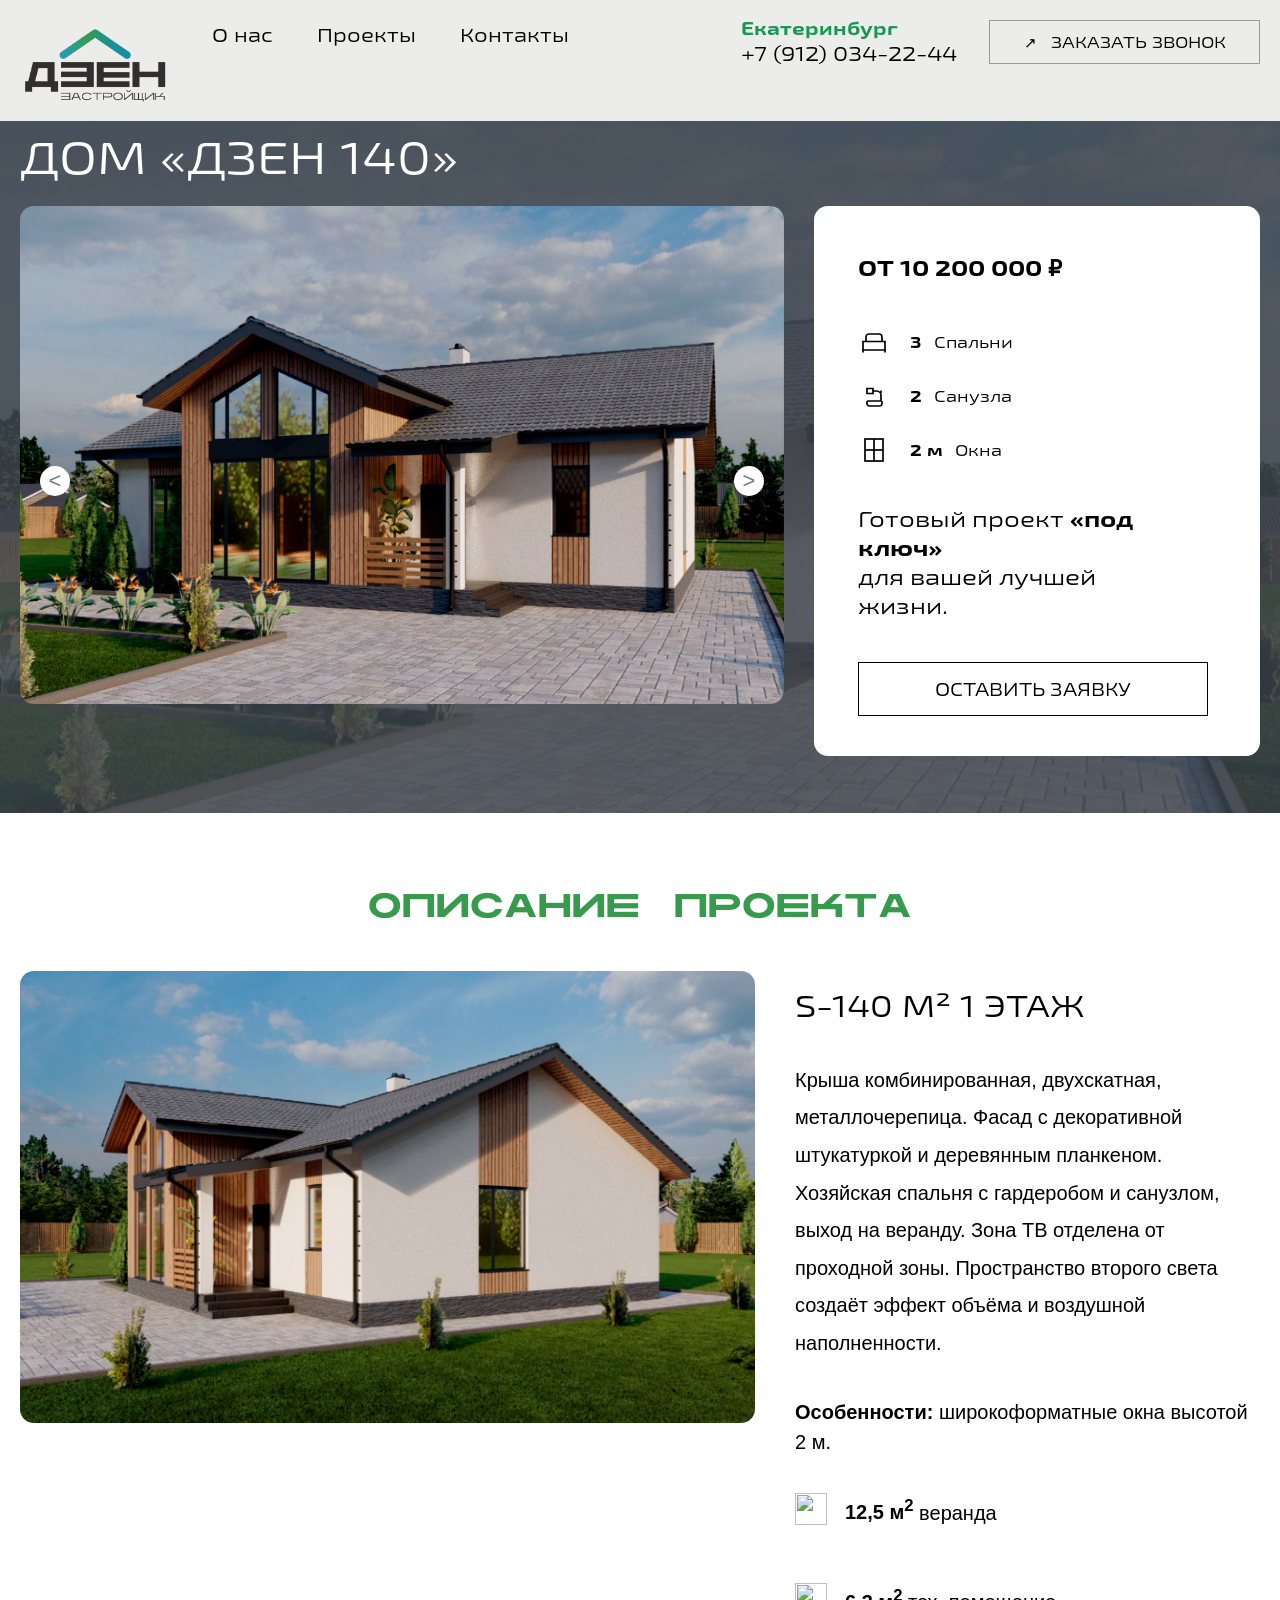
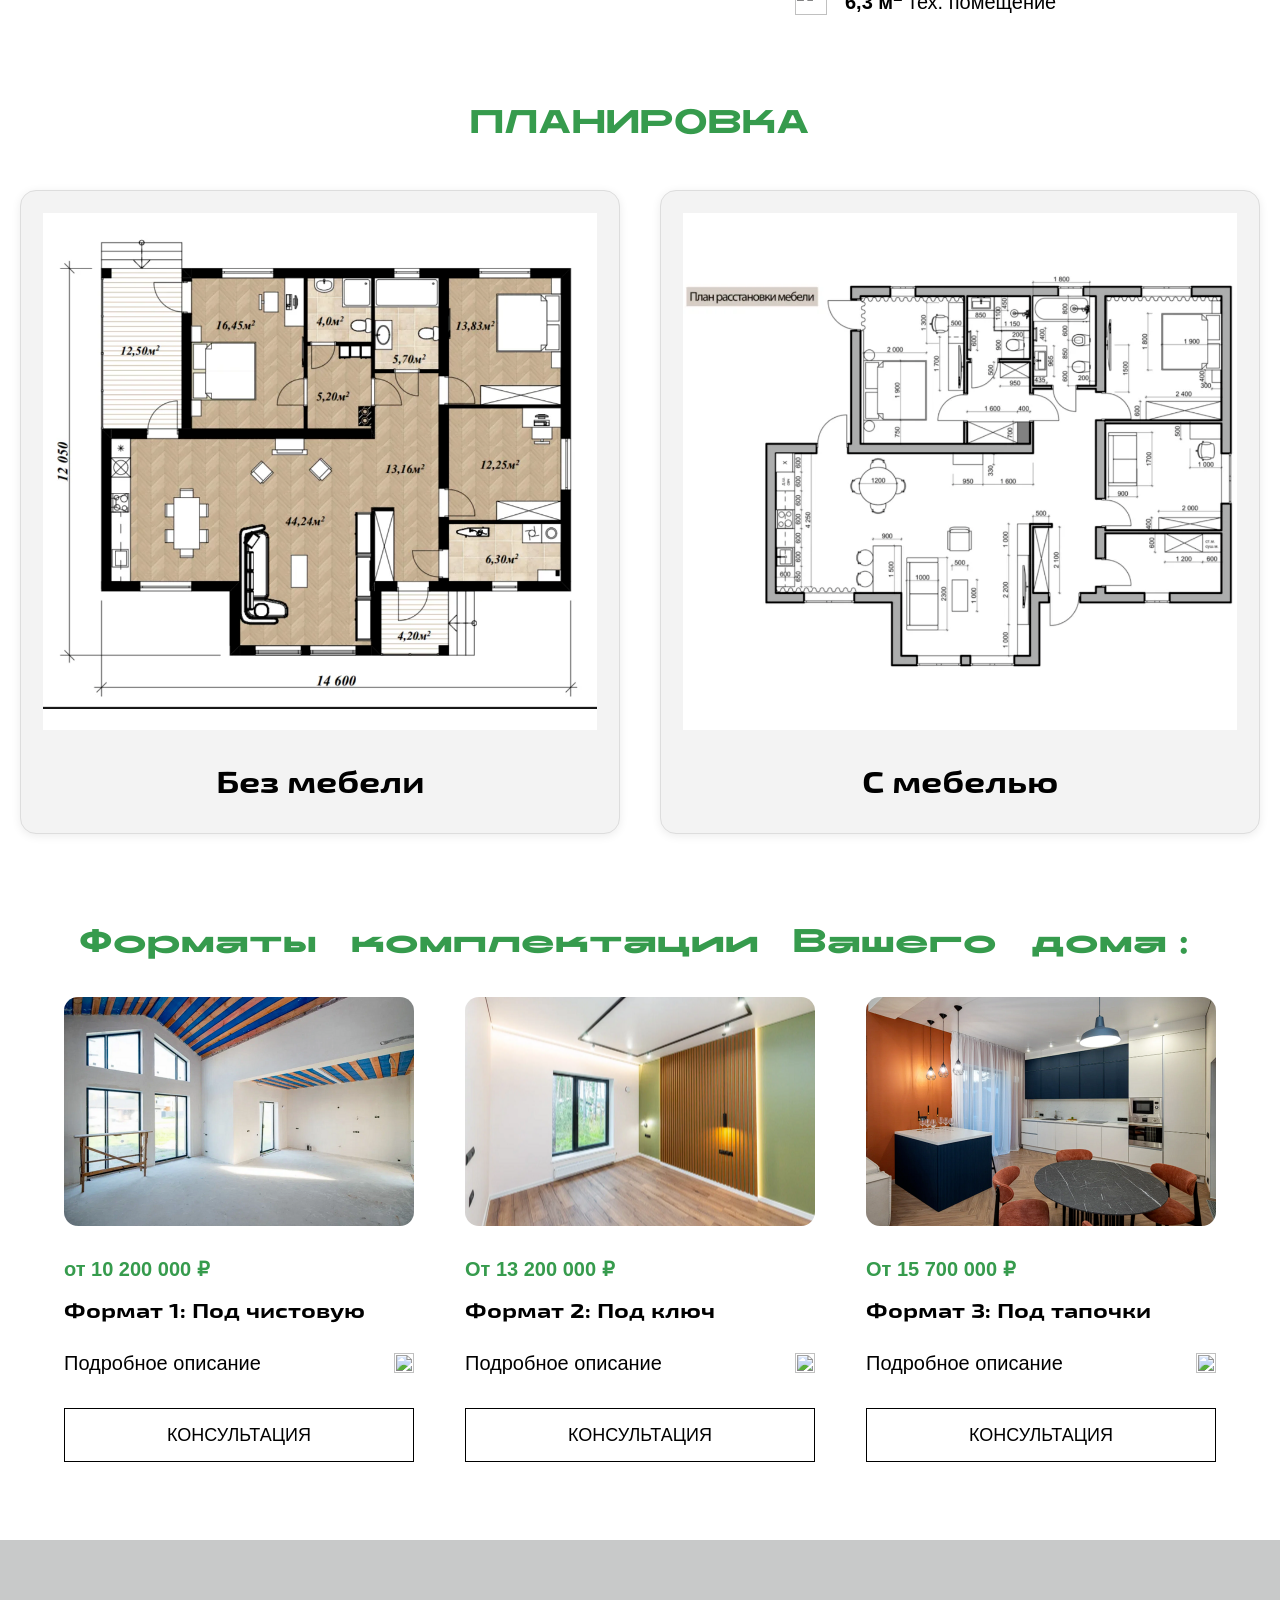
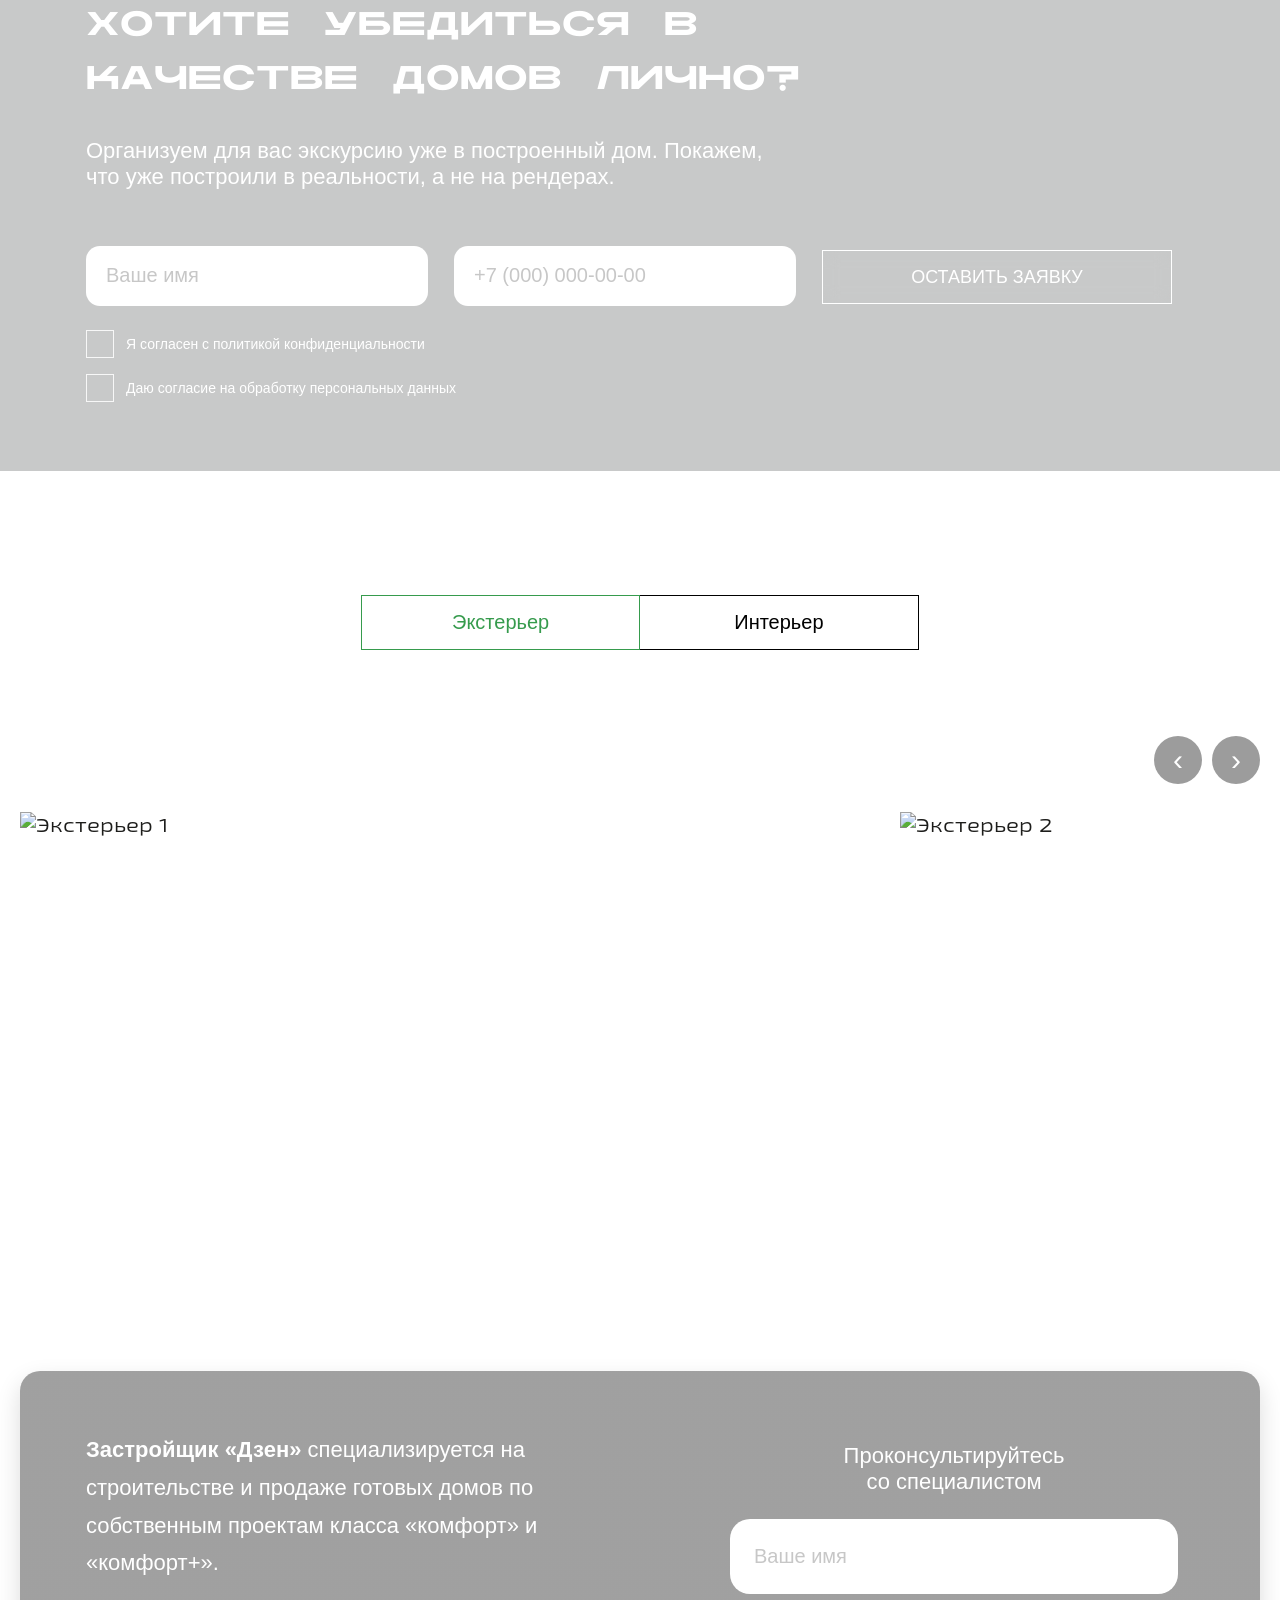
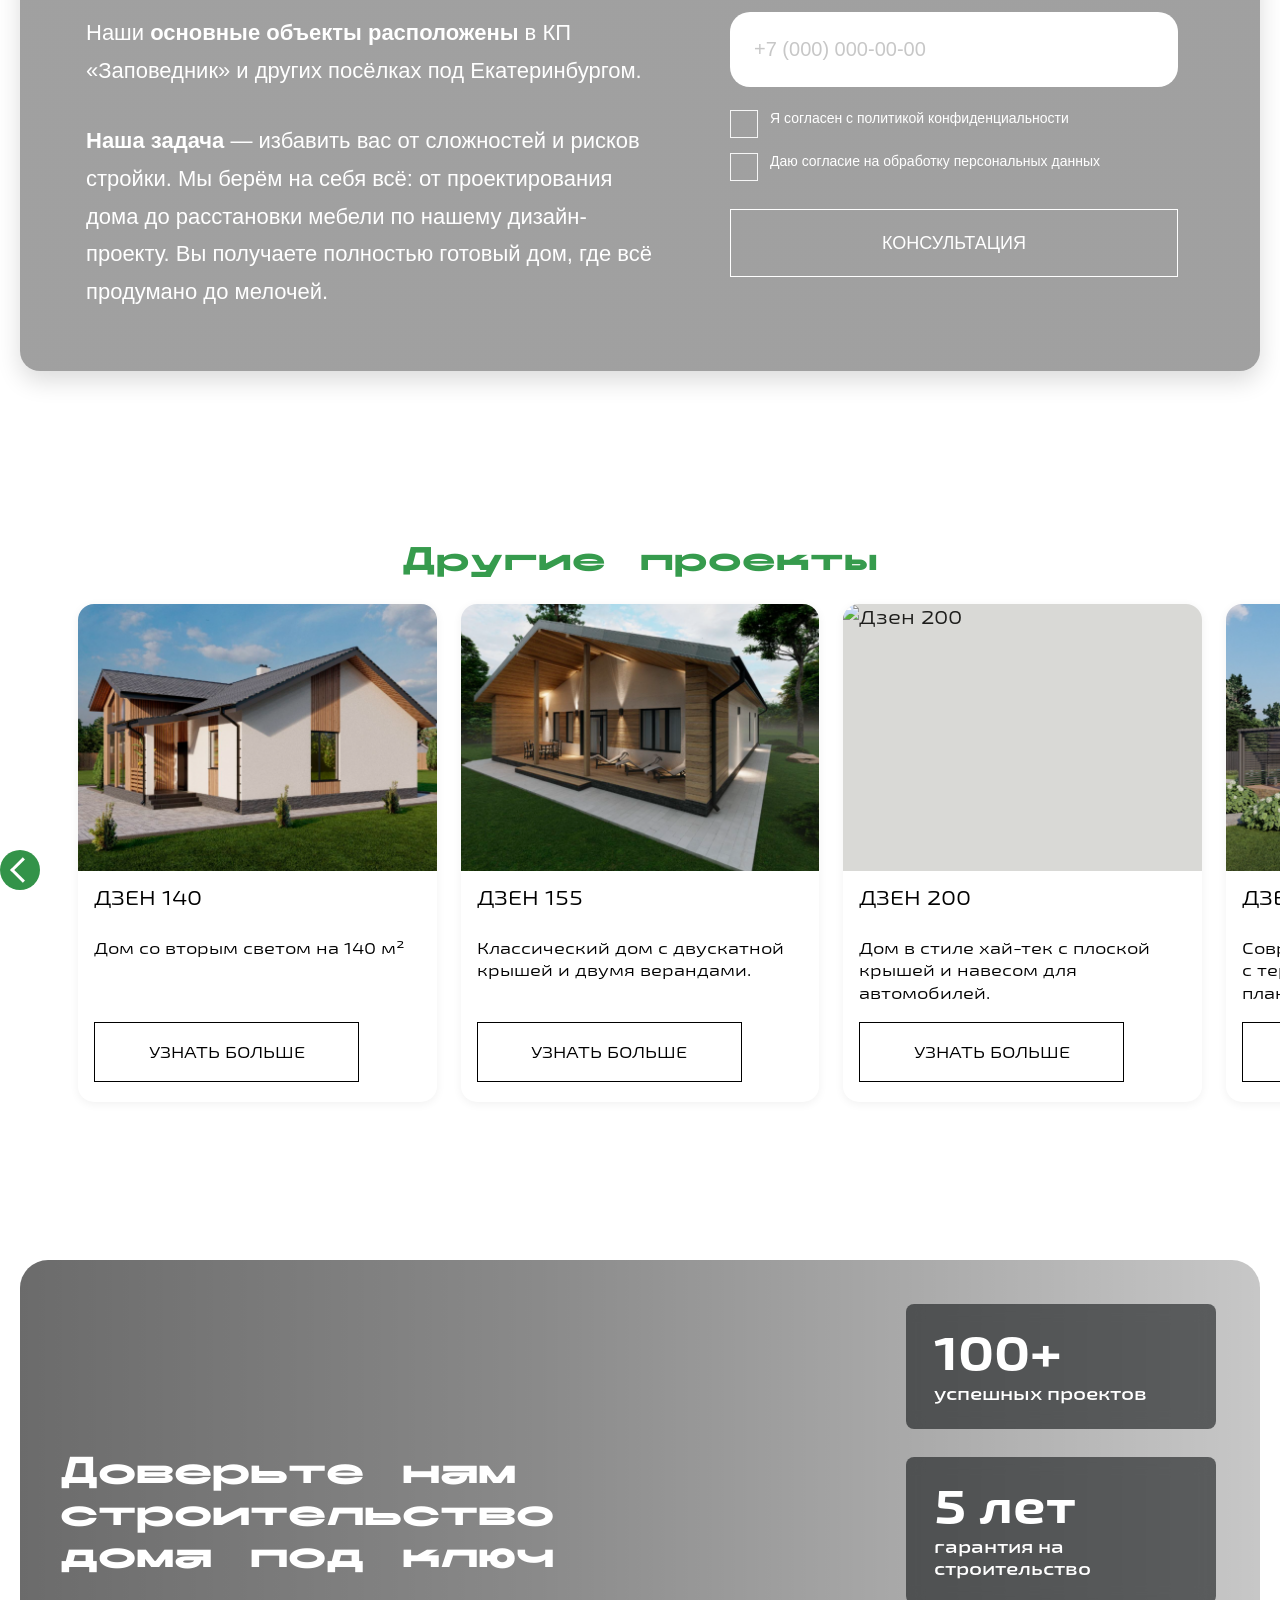
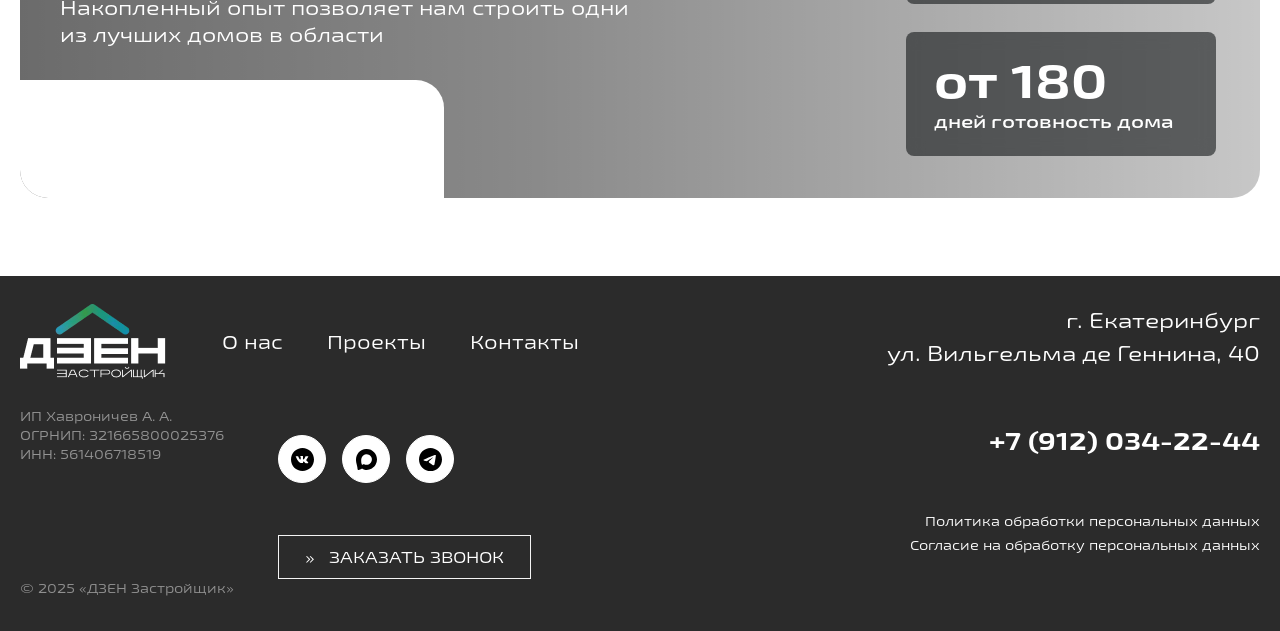
==== commit 9675173d: "presentatipn marks" ====
--- a/dzen140.html
+++ b/dzen140.html
@@ -10,7 +10,7 @@
     <link rel="stylesheet" href="./style.css">
 </head>
 
-<body>
+<body class="project-page">
     <header class="header" id="site-header">
         <div class="container">
             <div class="header__inner">
@@ -40,7 +40,7 @@
                         <li><a href="#contacts">Контакты</a></li>
                     </ul>
 
-                    <a href="#contacts" class="header__drawer-button btn-shine" data-open-callback>Заказать звонок</a>
+                    <a href="#contacts" class="header__drawer-button" data-open-callback>Заказать звонок</a>
                 </nav>
 
                 <div class="header__backdrop"></div>
@@ -59,7 +59,7 @@
                         <a href="tel:+79120342244" class="header__phone">+7 (912) 034-22-44</a>
                     </div>
 
-                    <a href="#contacts" class="header__button btn-shine" data-open-callback>
+                    <a href="#contacts" class="header__button" data-open-callback>
                         <span class="header__button-icon">↗</span>
                         <span>ЗАКАЗАТЬ ЗВОНОК</span>
                     </a>
@@ -95,9 +95,9 @@
                                 </div>
                             </div>
 
-                            <button class="project-hero__arrow project-hero__arrow--prev slider-arrow slider-arrow--round" type="button"
+                            <button class="project-hero__arrow project-hero__arrow--prev" type="button"
                                 aria-label="Предыдущее фото">&lt;</button>
-                            <button class="project-hero__arrow project-hero__arrow--next slider-arrow slider-arrow--round" type="button"
+                            <button class="project-hero__arrow project-hero__arrow--next" type="button"
                                 aria-label="Следующее фото">&gt;</button>
                         </div>
                     </div>
@@ -108,7 +108,12 @@
                         <div class="project-hero__features">
                             <div class="project-hero__feature">
                                 <div class="project-hero__feature-icon" aria-hidden="true">
-                                    <img src="./assets/images/Bed_traced.svg" alt="bed">
+                                    <svg viewBox="0 0 32 32">
+                                        <path d="M5 15.5h22v8.5H5z"></path>
+                                        <path d="M8 15.5V11a3 3 0 0 1 3-3h10a3 3 0 0 1 3 3v4.5"></path>
+                                        <path d="M5 24v2.5"></path>
+                                        <path d="M27 24v2.5"></path>
+                                    </svg>
                                 </div>
                                 <div class="project-hero__feature-text">
                                     <span class="project-hero__feature-value">3</span>
@@ -118,7 +123,12 @@
 
                             <div class="project-hero__feature">
                                 <div class="project-hero__feature-icon" aria-hidden="true">
-                                    <img src="./assets/images/Bathtub_traced.svg" alt="bathroom">
+                                    <svg viewBox="0 0 32 32">
+                                        <path d="M9 8.5h6v5H9z"></path>
+                                        <path d="M15 11h3.5a4.5 4.5 0 0 1 4.5 4.5V21H9"></path>
+                                        <path d="M9 21v2.5a2.5 2.5 0 0 0 2.5 2.5h10A2.5 2.5 0 0 0 24 23.5V21"></path>
+                                        <path d="M23 13v-2.5"></path>
+                                    </svg>
                                 </div>
                                 <div class="project-hero__feature-text">
                                     <span class="project-hero__feature-value">2</span>
@@ -128,7 +138,11 @@
 
                             <div class="project-hero__feature">
                                 <div class="project-hero__feature-icon" aria-hidden="true">
-                                    <img src="./assets/images/Closed_Window.svg" alt="Window">
+                                    <svg viewBox="0 0 32 32">
+                                        <rect x="7" y="5" width="18" height="22"></rect>
+                                        <path d="M16 5v22"></path>
+                                        <path d="M7 16h18"></path>
+                                    </svg>
                                 </div>
                                 <div class="project-hero__feature-text">
                                     <span class="project-hero__feature-value">2 м</span>
@@ -143,7 +157,7 @@
                         </p>
 
                         <div class="project-hero__button-wrap">
-                            <button class="project-hero__button btn-shine" type="button" data-open-callback>ОСТАВИТЬ
+                            <button class="project-hero__button" type="button" data-open-callback>ОСТАВИТЬ
                                 ЗАЯВКУ</button>
                         </div>
                     </aside>
@@ -177,7 +191,7 @@
 
                         <div class="project-about__facts">
                             <div class="project-about__fact">
-                                <img class="project-about__fact-icon" src="./assets/images/Balcony.svg" alt=""
+                                <img class="project-about__fact-icon" src="./assets/images/icon-veranda.svg" alt=""
                                     aria-hidden="true">
                                 <div class="project-about__fact-text">
                                     <strong>12,5 м<sup>2</sup></strong> веранда
@@ -185,7 +199,7 @@
                             </div>
 
                             <div class="project-about__fact">
-                                <img class="project-about__fact-icon" src="./assets/images/photo.svg" alt=""
+                                <img class="project-about__fact-icon" src="./assets/images/icon-tech-room.svg" alt=""
                                     aria-hidden="true">
                                 <div class="project-about__fact-text">
                                     <strong>6,3 м<sup>2</sup></strong> тех. помещение
@@ -260,7 +274,7 @@
 
                         <button class="project-format__more" type="button">
                             <span class="project-format__more-text">Подробное описание</span>
-                            <img class="project-format__plus" src="./assets/images/plus.png" alt=""
+                            <img class="project-format__plus" src="./assets/images/icon-plus.svg" alt=""
                                 aria-hidden="true">
                         </button>
 
@@ -269,7 +283,7 @@
                             работы, чтобы вы могли завершить интерьер по своему вкусу.
                         </div>
 
-                        <button class="project-format__button btn-shine" type="button" data-open-callback>КОНСУЛЬТАЦИЯ</button>
+                        <button class="project-format__button" type="button" data-open-callback>КОНСУЛЬТАЦИЯ</button>
                     </article>
 
                     <article class="project-format__card">
@@ -283,7 +297,7 @@
 
                         <button class="project-format__more" type="button">
                             <span class="project-format__more-text">Подробное описание</span>
-                            <img class="project-format__plus" src="./assets/images/plus.png" alt=""
+                            <img class="project-format__plus" src="./assets/images/icon-plus.svg" alt=""
                                 aria-hidden="true">
                         </button>
 
@@ -292,7 +306,7 @@
                             завершёнными внутренними работами.
                         </div>
 
-                        <button class="project-format__button btn-shine" type="button" data-open-callback>КОНСУЛЬТАЦИЯ</button>
+                        <button class="project-format__button" type="button" data-open-callback>КОНСУЛЬТАЦИЯ</button>
                     </article>
 
                     <article class="project-format__card">
@@ -306,7 +320,7 @@
 
                         <button class="project-format__more" type="button">
                             <span class="project-format__more-text">Подробное описание</span>
-                            <img class="project-format__plus" src="./assets/images/plus.png" alt=""
+                            <img class="project-format__plus" src="./assets/images/icon-plus.svg" alt=""
                                 aria-hidden="true">
                         </button>
 
@@ -315,7 +329,7 @@
                             интерьерными решениями.
                         </div>
 
-                        <button class="project-format__button btn-shine" type="button" data-open-callback>КОНСУЛЬТАЦИЯ</button>
+                        <button class="project-format__button" type="button" data-open-callback>КОНСУЛЬТАЦИЯ</button>
                     </article>
                 </div>
             </div>
@@ -335,7 +349,7 @@
                         <input class="steps__input" type="text" placeholder="Ваше имя">
                         <input class="steps__input" type="tel" placeholder="+7 (000) 000-00-00">
 
-                        <button class="steps__submit btn-shine" type="button" data-open-callback>ОСТАВИТЬ ЗАЯВКУ</button>
+                        <button class="steps__submit" type="button" data-open-callback>ОСТАВИТЬ ЗАЯВКУ</button>
 
                         <div class="steps__checks">
                             <label class="steps__check">
@@ -365,9 +379,9 @@
                 <div class="project-gallery__panel is-active" data-panel="ext">
                     <div class="project-gallery__top">
                         <div class="project-gallery__nav">
-                            <button class="project-gallery__arrow project-gallery__arrow--prev-ext slider-arrow slider-arrow--round" type="button"
+                            <button class="project-gallery__arrow project-gallery__arrow--prev-ext" type="button"
                                 aria-label="Предыдущий слайд">‹</button>
-                            <button class="project-gallery__arrow project-gallery__arrow--next-ext slider-arrow slider-arrow--round" type="button"
+                            <button class="project-gallery__arrow project-gallery__arrow--next-ext" type="button"
                                 aria-label="Следующий слайд">›</button>
                         </div>
                     </div>
@@ -377,11 +391,11 @@
                             <div class="swiper-slide project-gallery__slide">
                                 <div class="project-gallery__layout">
                                     <div class="project-gallery__card--large">
-                                        <img class="project-gallery__image" src="./assets/images/ex1.png"
+                                        <img class="project-gallery__image" src="./assets/images/project-140-ext-1.jpg"
                                             alt="Экстерьер 1">
                                     </div>
                                     <div class="project-gallery__card--small">
-                                        <img class="project-gallery__image" src="./assets/images/ex2.png"
+                                        <img class="project-gallery__image" src="./assets/images/project-140-ext-2.jpg"
                                             alt="Экстерьер 2">
                                     </div>
                                 </div>
@@ -390,11 +404,11 @@
                             <div class="swiper-slide project-gallery__slide">
                                 <div class="project-gallery__layout">
                                     <div class="project-gallery__card--large">
-                                        <img class="project-gallery__image" src="./assets/images/ex3.png"
+                                        <img class="project-gallery__image" src="./assets/images/project-140-ext-3.jpg"
                                             alt="Экстерьер 3">
                                     </div>
                                     <div class="project-gallery__card--small">
-                                        <img class="project-gallery__image" src="./assets/images/ex4.png"
+                                        <img class="project-gallery__image" src="./assets/images/project-140-ext-4.jpg"
                                             alt="Экстерьер 4">
                                     </div>
                                 </div>
@@ -406,9 +420,9 @@
                 <div class="project-gallery__panel" data-panel="int">
                     <div class="project-gallery__top">
                         <div class="project-gallery__nav">
-                            <button class="project-gallery__arrow project-gallery__arrow--prev-int slider-arrow slider-arrow--round" type="button"
+                            <button class="project-gallery__arrow project-gallery__arrow--prev-int" type="button"
                                 aria-label="Предыдущий слайд">‹</button>
-                            <button class="project-gallery__arrow project-gallery__arrow--next-int slider-arrow slider-arrow--round" type="button"
+                            <button class="project-gallery__arrow project-gallery__arrow--next-int" type="button"
                                 aria-label="Следующий слайд">›</button>
                         </div>
                     </div>
@@ -418,11 +432,11 @@
                             <div class="swiper-slide project-gallery__slide">
                                 <div class="project-gallery__layout">
                                     <div class="project-gallery__card--large">
-                                        <img class="project-gallery__image" src="./assets/images/in1.png"
+                                        <img class="project-gallery__image" src="./assets/images/project-140-int-1.jpg"
                                             alt="Интерьер 1">
                                     </div>
                                     <div class="project-gallery__card--small">
-                                        <img class="project-gallery__image" src="./assets/images/in2.png"
+                                        <img class="project-gallery__image" src="./assets/images/project-140-int-2.jpg"
                                             alt="Интерьер 2">
                                     </div>
                                 </div>
@@ -431,11 +445,11 @@
                             <div class="swiper-slide project-gallery__slide">
                                 <div class="project-gallery__layout">
                                     <div class="project-gallery__card--large">
-                                        <img class="project-gallery__image" src="./assets/images/in3.png"
+                                        <img class="project-gallery__image" src="./assets/images/project-140-int-3.jpg"
                                             alt="Интерьер 3">
                                     </div>
                                     <div class="project-gallery__card--small">
-                                        <img class="project-gallery__image" src="./assets/images/in4.png"
+                                        <img class="project-gallery__image" src="./assets/images/project-140-int-4.jpg"
                                             alt="Интерьер 4">
                                     </div>
                                 </div>
@@ -496,7 +510,7 @@
                                     </label>
                                 </div>
 
-                                <button class="project-consult__submit btn-shine" type="button"
+                                <button class="project-consult__submit" type="button"
                                     data-open-callback>КОНСУЛЬТАЦИЯ</button>
                             </form>
                         </div>
@@ -511,7 +525,7 @@
             </div>
 
             <div class="projects__outer">
-                <button class="projects__arrow projects__arrow--prev slider-arrow slider-arrow--round" type="button" aria-label="Назад">‹</button>
+                <button class="projects__arrow projects__arrow--prev" type="button" aria-label="Назад">‹</button>
 
                 <div class="projects__center">
                     <div class="container">
@@ -523,7 +537,7 @@
                                     </div>
                                     <h3 class="project-slide__title heading-number">ДЗЕН 140</h3>
                                     <p class="project-slide__text">Дом со вторым светом на 140 м²</p>
-                                    <a href="./dzen140.html" class="project-slide__btn btn-shine">УЗНАТЬ БОЛЬШЕ</a>
+                                    <a href="./dzen140.html" class="project-slide__btn">УЗНАТЬ БОЛЬШЕ</a>
                                 </article>
 
                                 <article class="swiper-slide project-slide">
@@ -533,7 +547,7 @@
                                     <h3 class="project-slide__title heading-number">ДЗЕН 155</h3>
                                     <p class="project-slide__text">Классический дом с двускатной крышей и двумя
                                         верандами.</p>
-                                    <a href="#projects" class="project-slide__btn btn-shine">УЗНАТЬ БОЛЬШЕ</a>
+                                    <a href="#projects" class="project-slide__btn">УЗНАТЬ БОЛЬШЕ</a>
                                 </article>
 
                                 <article class="swiper-slide project-slide">
@@ -543,7 +557,7 @@
                                     <h3 class="project-slide__title heading-number">ДЗЕН 200</h3>
                                     <p class="project-slide__text">Дом в стиле хай-тек с плоской крышей и навесом для
                                         автомобилей.</p>
-                                    <a href="#projects" class="project-slide__btn btn-shine">УЗНАТЬ БОЛЬШЕ</a>
+                                    <a href="#projects" class="project-slide__btn">УЗНАТЬ БОЛЬШЕ</a>
                                 </article>
 
                                 <article class="swiper-slide project-slide">
@@ -553,14 +567,14 @@
                                     <h3 class="project-slide__title heading-number">ДЗЕН 175</h3>
                                     <p class="project-slide__text">Современный одноэтажный дом с террасой и удобной
                                         планировкой.</p>
-                                    <a href="#projects" class="project-slide__btn btn-shine">УЗНАТЬ БОЛЬШЕ</a>
+                                    <a href="#projects" class="project-slide__btn">УЗНАТЬ БОЛЬШЕ</a>
                                 </article>
                             </div>
                         </div>
                     </div>
                 </div>
 
-                <button class="projects__arrow projects__arrow--next slider-arrow slider-arrow--round" type="button" aria-label="Вперёд">›</button>
+                <button class="projects__arrow projects__arrow--next" type="button" aria-label="Вперёд">›</button>
             </div>
         </section>
 
@@ -573,9 +587,8 @@
                             Накопленный опыт позволяет нам строить
                             одни из лучших домов в области
                         </p>
-                        <button class="project-bottom-cta__button btn-shine" type="button"
+                        <button class="project-bottom-cta__button" type="button"
                             data-open-callback>КОНСУЛЬТАЦИЯ</button>
-                            <div class="hero__button-underlay" aria-hidden="true"></div>
                     </div>
 
                     <div class="project-bottom-cta__stats">
@@ -630,7 +643,7 @@
                         </div>
                     </div>
 
-                    <a href="#contacts" class="site-footer__button btn-shine" data-open-callback>
+                    <a href="#contacts" class="site-footer__button" data-open-callback>
                         <span>»</span>
                         <span>ЗАКАЗАТЬ ЗВОНОК</span>
                     </a>
@@ -683,7 +696,7 @@
                         <span>Даю согласие на обработку персональных данных</span>
                     </label>
 
-                    <button class="callback-modal__submit btn-shine" type="submit">Жду звонка</button>
+                    <button class="callback-modal__submit" type="submit">Жду звонка</button>
                 </form>
             </div>
         </div>
@@ -692,6 +705,173 @@
     <script src="./assets/vendor/swiper/swiper-bundle.min.js"></script>
     <script defer src="./script.js"></script>
 
+    <script>
+        document.addEventListener('DOMContentLoaded', function () {
+            if (typeof Swiper !== 'undefined') {
+                const heroSlider = document.querySelector('.js-project-hero-slider');
+                if (heroSlider) {
+                    new Swiper(heroSlider, {
+                        loop: true,
+                        speed: 900,
+                        slidesPerView: 1,
+                        spaceBetween: 0,
+                        navigation: {
+                            nextEl: '.project-hero__arrow--next',
+                            prevEl: '.project-hero__arrow--prev'
+                        }
+                    });
+                }
+
+                const extGallery = document.querySelector('.js-project-gallery-ext');
+                if (extGallery) {
+                    new Swiper(extGallery, {
+                        loop: true,
+                        speed: 900,
+                        slidesPerView: 1,
+                        spaceBetween: 0,
+                        grabCursor: true,
+                        navigation: {
+                            nextEl: '.project-gallery__arrow--next-ext',
+                            prevEl: '.project-gallery__arrow--prev-ext'
+                        }
+                    });
+                }
+
+                const intGallery = document.querySelector('.js-project-gallery-int');
+                if (intGallery) {
+                    new Swiper(intGallery, {
+                        loop: true,
+                        speed: 900,
+                        slidesPerView: 1,
+                        spaceBetween: 0,
+                        grabCursor: true,
+                        navigation: {
+                            nextEl: '.project-gallery__arrow--next-int',
+                            prevEl: '.project-gallery__arrow--prev-int'
+                        }
+                    });
+                }
+
+                const projectsSlider = document.querySelector('.projects-swiper');
+                if (projectsSlider) {
+                    new Swiper(projectsSlider, {
+                        loop: true,
+                        speed: 700,
+                        slidesPerView: 3,
+                        slidesPerGroup: 1,
+                        spaceBetween: 24,
+                        navigation: {
+                            nextEl: '.projects__arrow--next',
+                            prevEl: '.projects__arrow--prev'
+                        },
+                        breakpoints: {
+                            0: { slidesPerView: 1, spaceBetween: 14 },
+                            768: { slidesPerView: 2, spaceBetween: 18 },
+                            1200: { slidesPerView: 3, spaceBetween: 24 }
+                        }
+                    });
+                }
+            }
+
+            const galleryTabs = document.querySelectorAll('.project-gallery__tab');
+            const galleryPanels = document.querySelectorAll('.project-gallery__panel');
+
+            galleryTabs.forEach(function (tab) {
+                tab.addEventListener('click', function () {
+                    const current = tab.dataset.tab;
+
+                    galleryTabs.forEach(function (item) {
+                        item.classList.remove('is-active');
+                    });
+
+                    galleryPanels.forEach(function (panel) {
+                        panel.classList.remove('is-active');
+                    });
+
+                    tab.classList.add('is-active');
+
+                    const target = document.querySelector('[data-panel="' + current + '"]');
+                    if (target) {
+                        target.classList.add('is-active');
+                    }
+                });
+            });
+
+            const planItems = [
+                { src: './assets/images/project-plan1.png', alt: 'Планировка без мебели' },
+                { src: './assets/images/project-plan2.png', alt: 'Планировка с мебелью' }
+            ];
+
+            const planButtons = document.querySelectorAll('.project-plan__button');
+            const planLightbox = document.getElementById('planLightbox');
+            const planLightboxImage = document.getElementById('planLightboxImage');
+            const planPrev = document.querySelector('.plan-lightbox__arrow--prev');
+            const planNext = document.querySelector('.plan-lightbox__arrow--next');
+            const planCloseButtons = document.querySelectorAll('[data-plan-close]');
+            let currentPlanIndex = 0;
+
+            function renderPlan(index) {
+                const item = planItems[index];
+                if (!item || !planLightboxImage) return;
+                planLightboxImage.src = item.src;
+                planLightboxImage.alt = item.alt;
+                currentPlanIndex = index;
+            }
+
+            function openPlanLightbox(index) {
+                if (!planLightbox) return;
+                renderPlan(index);
+                planLightbox.classList.add('is-open');
+                planLightbox.setAttribute('aria-hidden', 'false');
+                document.body.style.overflow = 'hidden';
+            }
+
+            function closePlanLightbox() {
+                if (!planLightbox) return;
+                planLightbox.classList.remove('is-open');
+                planLightbox.setAttribute('aria-hidden', 'true');
+                document.body.style.overflow = document.body.classList.contains('modal-open') ? 'hidden' : '';
+            }
+
+            function showPrevPlan() {
+                renderPlan(currentPlanIndex === 0 ? planItems.length - 1 : currentPlanIndex - 1);
+            }
+
+            function showNextPlan() {
+                renderPlan(currentPlanIndex === planItems.length - 1 ? 0 : currentPlanIndex + 1);
+            }
+
+            planButtons.forEach(function (button) {
+                button.addEventListener('click', function () {
+                    openPlanLightbox(Number(button.dataset.planIndex || 0));
+                });
+            });
+
+            if (planPrev) planPrev.addEventListener('click', showPrevPlan);
+            if (planNext) planNext.addEventListener('click', showNextPlan);
+
+            planCloseButtons.forEach(function (button) {
+                button.addEventListener('click', closePlanLightbox);
+            });
+
+            document.querySelectorAll('.project-format__more').forEach(function (button) {
+                button.addEventListener('click', function () {
+                    const card = button.closest('.project-format__card');
+                    if (card) {
+                        card.classList.toggle('is-open');
+                    }
+                });
+            });
+
+            document.addEventListener('keydown', function (event) {
+                if (planLightbox && planLightbox.classList.contains('is-open')) {
+                    if (event.key === 'Escape') closePlanLightbox();
+                    if (event.key === 'ArrowLeft') showPrevPlan();
+                    if (event.key === 'ArrowRight') showNextPlan();
+                }
+            });
+        });
+    </script>
 </body>
 
 </html>
--- a/style.css
+++ b/style.css
@@ -151,18 +151,63 @@
 }
 
 /* общий блик для кнопок */
-.btn-shine {
+.header__button,
+.header__drawer-button,
+.hero__button,
+.project-hero__button,
+.services-form__btn,
+.ready-form__btn,
+.services-form__link-btn,
+.ready-form__link-btn,
+.project-slide__btn,
+.steps__submit,
+.project-consult__submit,
+.project-bottom-cta__button,
+.plot__submit,
+.gallery__button,
+.site-footer__button,
+.callback-modal__submit {
   position: relative;
   overflow: hidden;
   isolation: isolate;
 }
 
-.btn-shine > * {
+.header__button>*,
+.header__drawer-button>*,
+.hero__button>*,
+.project-hero__button>*,
+.services-form__btn>*,
+.ready-form__btn>*,
+.services-form__link-btn>*,
+.ready-form__link-btn>*,
+.project-slide__btn>*,
+.steps__submit>*,
+.project-consult__submit>*,
+.project-bottom-cta__button>*,
+.plot__submit>*,
+.gallery__button>*,
+.site-footer__button>*,
+.callback-modal__submit>* {
   position: relative;
   z-index: 1;
 }
 
-.btn-shine::after {
+.header__button::after,
+.header__drawer-button::after,
+.hero__button::after,
+.project-hero__button::after,
+.services-form__btn::after,
+.ready-form__btn::after,
+.services-form__link-btn::after,
+.ready-form__link-btn::after,
+.project-slide__btn::after,
+.steps__submit::after,
+.project-consult__submit::after,
+.project-bottom-cta__button::after,
+.plot__submit::after,
+.gallery__button::after,
+.site-footer__button::after,
+.callback-modal__submit::after {
   content: "";
   position: absolute;
   top: -20%;
@@ -181,21 +226,6 @@
   animation: button-shine 5s ease-in-out infinite;
 }
 
-/* общая база для стрелок слайдеров */
-.slider-arrow {
-  display: inline-flex;
-  align-items: center;
-  justify-content: center;
-  border: none;
-  line-height: 1;
-  cursor: pointer;
-  padding: 0;
-}
-
-.slider-arrow--round {
-  border-radius: 50%;
-}
-
 @keyframes button-shine {
   0% {
     left: -35%;
@@ -485,21 +515,9 @@
   pointer-events: none;
 }
 
-
-
-.hero__button-underlay {
-  position: absolute;
-  left: 0;
-  bottom: 0;
-  z-index: 2;
-  width: 500px;
-  height: 100px;
-  background: url("./assets/images/podlozhka.svg") left bottom / 100% 100% no-repeat;
-}
-
 .hero__button {
   position: relative;
-  z-index: 4;
+  z-index: 3;
   display: inline-flex;
   align-items: center;
   justify-content: center;
@@ -975,12 +993,19 @@
 }
 
 .projects__arrow {
+  display: inline-flex;
+  align-items: center;
+  justify-content: center;
   width: 40px;
   height: 40px;
   flex-shrink: 0;
+  border: none;
+  border-radius: 50%;
   background-color: var(--color-green-dark);
   color: var(--color-white);
   font-size: 0;
+  line-height: 1;
+  cursor: pointer;
   transition:
     background-color 0.25s ease,
     opacity 0.25s ease;
@@ -4495,11 +4520,19 @@
   transform: translateY(-50%);
   width: 30px;
   height: 30px;
+  border: none;
+  border-radius: 50%;
   background: #ffffff;
   color: #6d7d8d;
   font-family: Arial, sans-serif;
   font-size: 22px;
+  line-height: 1;
+  display: inline-flex;
+  align-items: center;
+  justify-content: center;
   z-index: 3;
+  cursor: pointer;
+  padding: 0;
 }
 
 .project-hero__arrow--prev {
@@ -4971,6 +5004,9 @@
 }
 
 .project-format__button {
+  position: relative;
+  overflow: hidden;
+  isolation: isolate;
   width: 350px;
   min-height: 54px;
   display: inline-flex;
@@ -4988,6 +5024,25 @@
   padding: 0;
 }
 
+.project-format__button::after {
+  content: "";
+  position: absolute;
+  top: -20%;
+  left: -35%;
+  width: 22%;
+  height: 140%;
+  z-index: 0;
+  pointer-events: none;
+  transform: skewX(-24deg) translateX(0);
+  background: linear-gradient(90deg,
+      rgba(255, 255, 255, 0) 0%,
+      rgba(255, 255, 255, 0.08) 25%,
+      rgba(255, 255, 255, 0.32) 50%,
+      rgba(255, 255, 255, 0.08) 75%,
+      rgba(255, 255, 255, 0) 100%);
+  animation: button-shine 5s ease-in-out infinite;
+}
+
 .project-format__details {
   display: none;
   margin: -8px 0 24px;
@@ -5016,7 +5071,7 @@
   right: -18px;
   height: 531px;
   z-index: 0;
-  background: url("./assets/images/services-form-bg.jpg") center / cover no-repeat;
+  background: url("./assets/images/project-140-visit-bg.jpg") center / cover no-repeat;
   filter: blur(5px) brightness(0.58);
   transform: scale(1.035);
   pointer-events: none;
@@ -5226,9 +5281,17 @@
 .project-gallery__arrow {
   width: 48px;
   height: 48px;
+  border: none;
+  border-radius: 50%;
   background: #9c9c9c;
   color: #ffffff;
   font-size: 30px;
+  line-height: 1;
+  display: inline-flex;
+  align-items: center;
+  justify-content: center;
+  cursor: pointer;
+  padding: 0;
 }
 
 .project-gallery__slider {
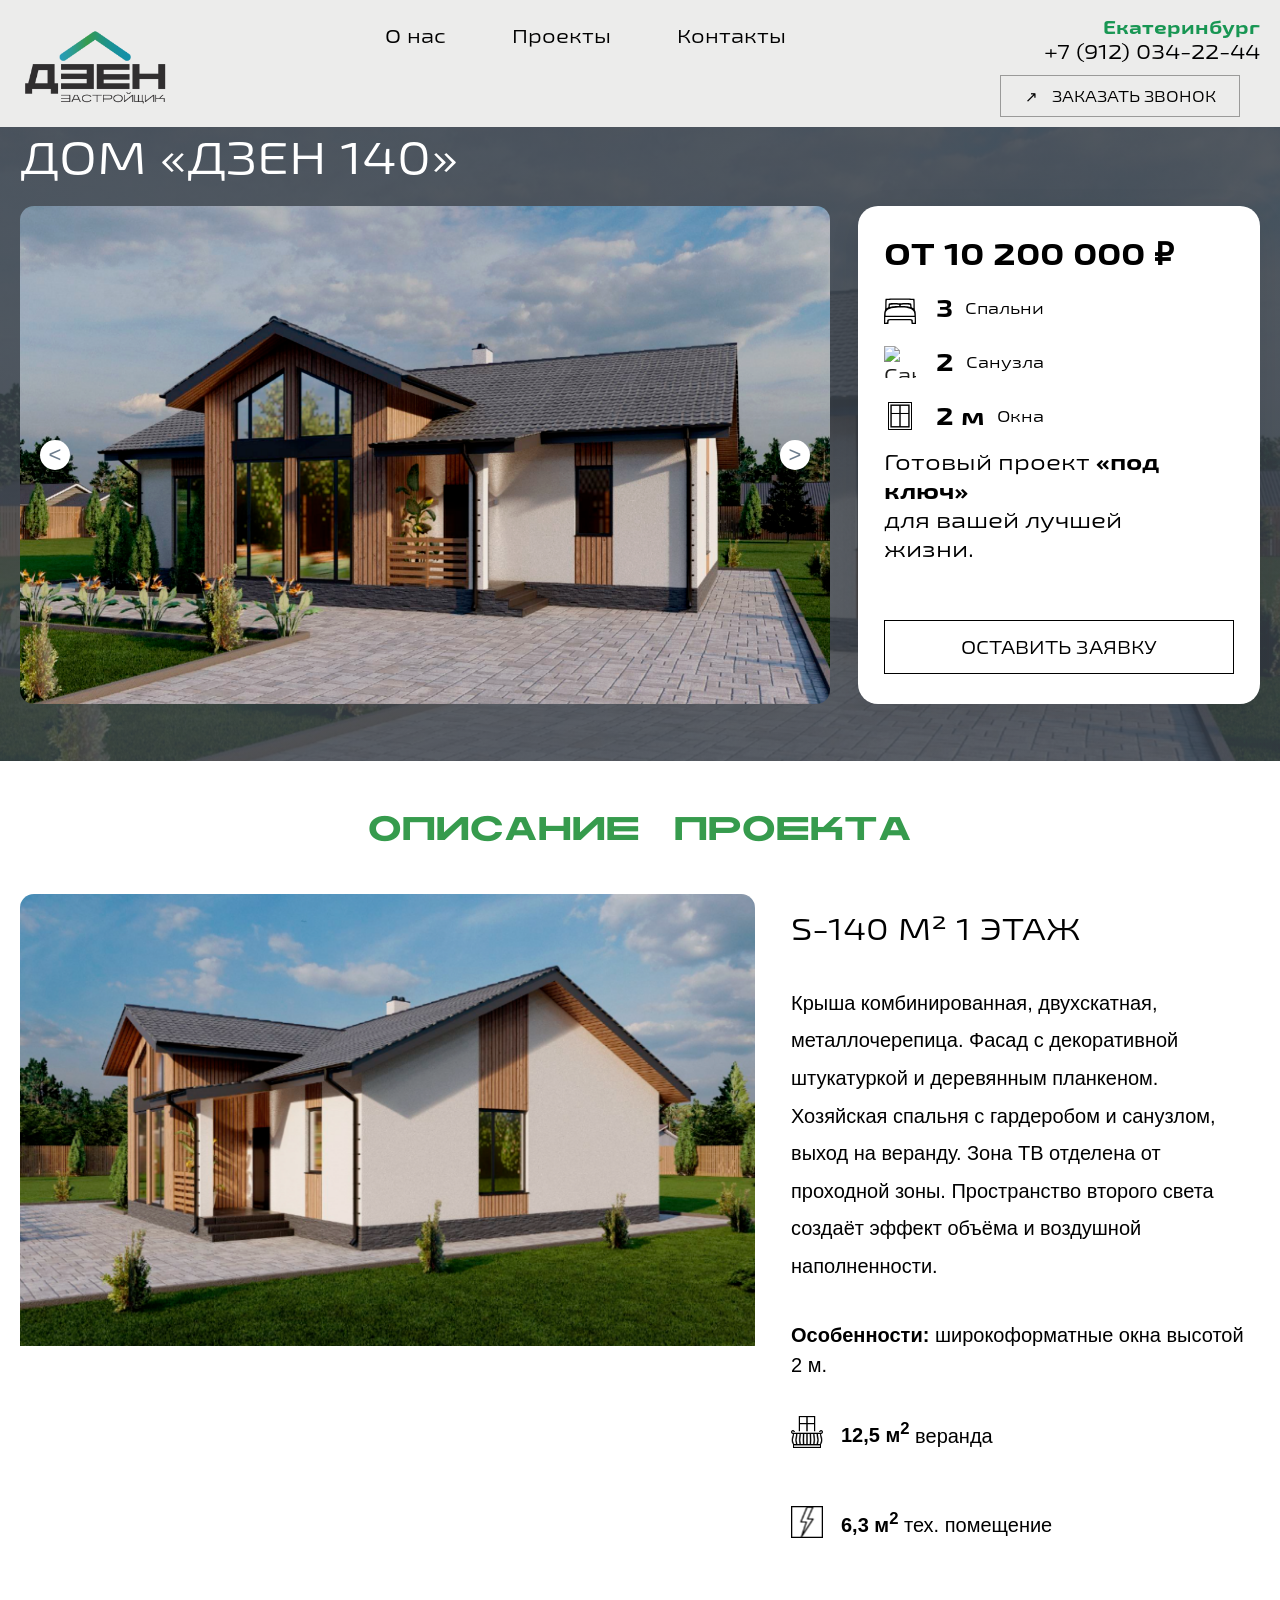
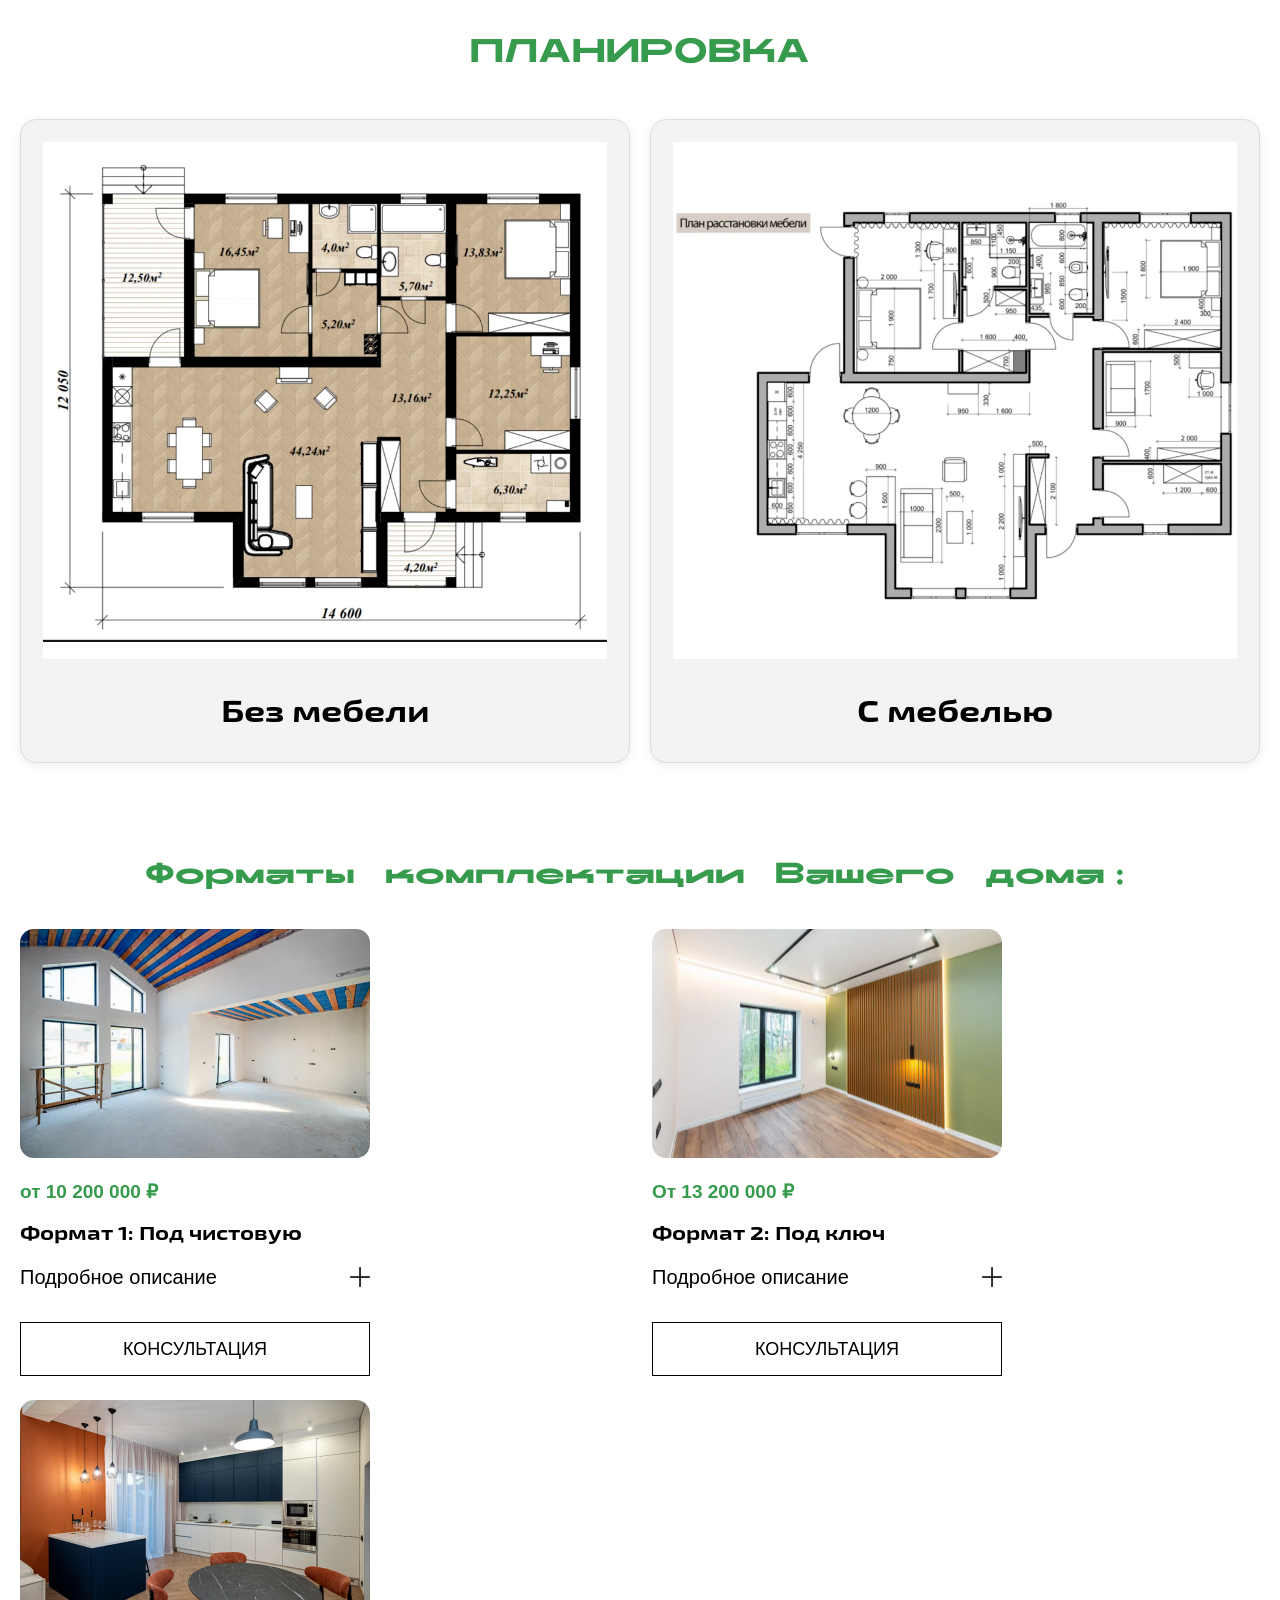
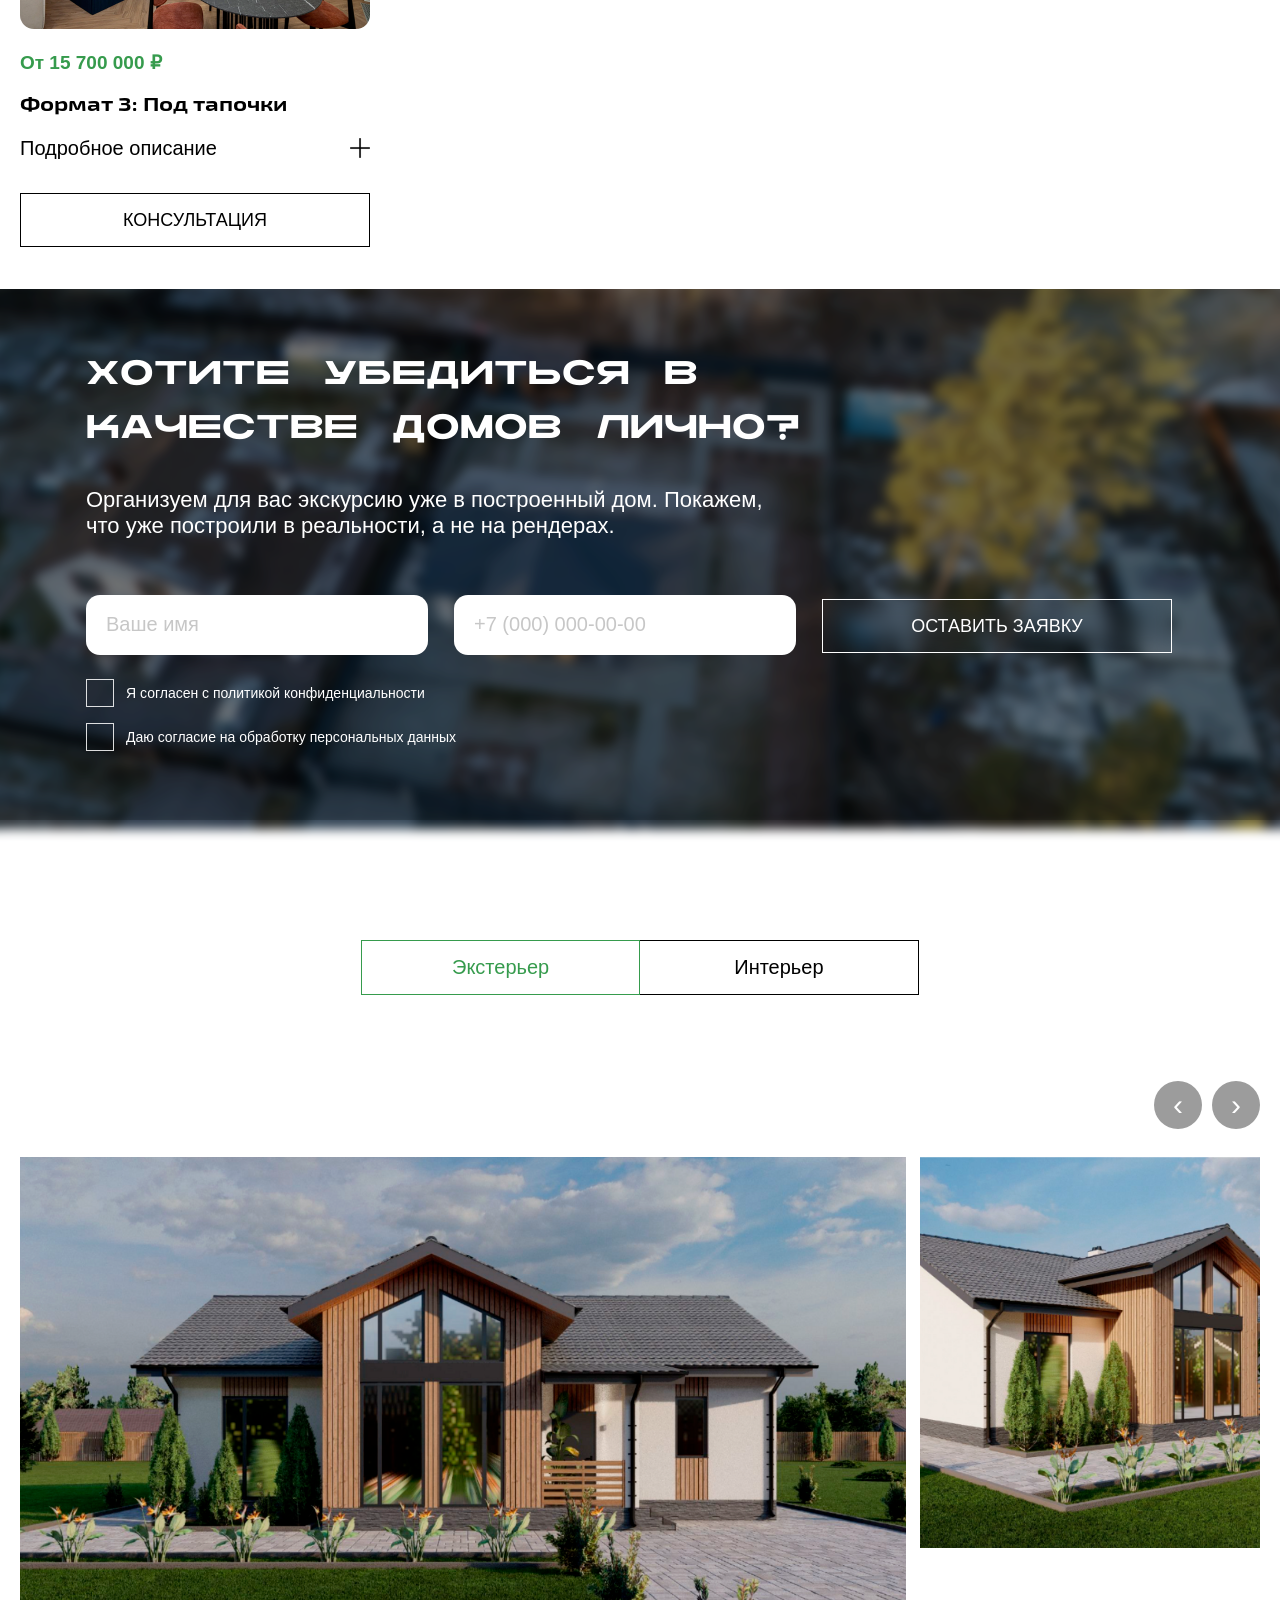
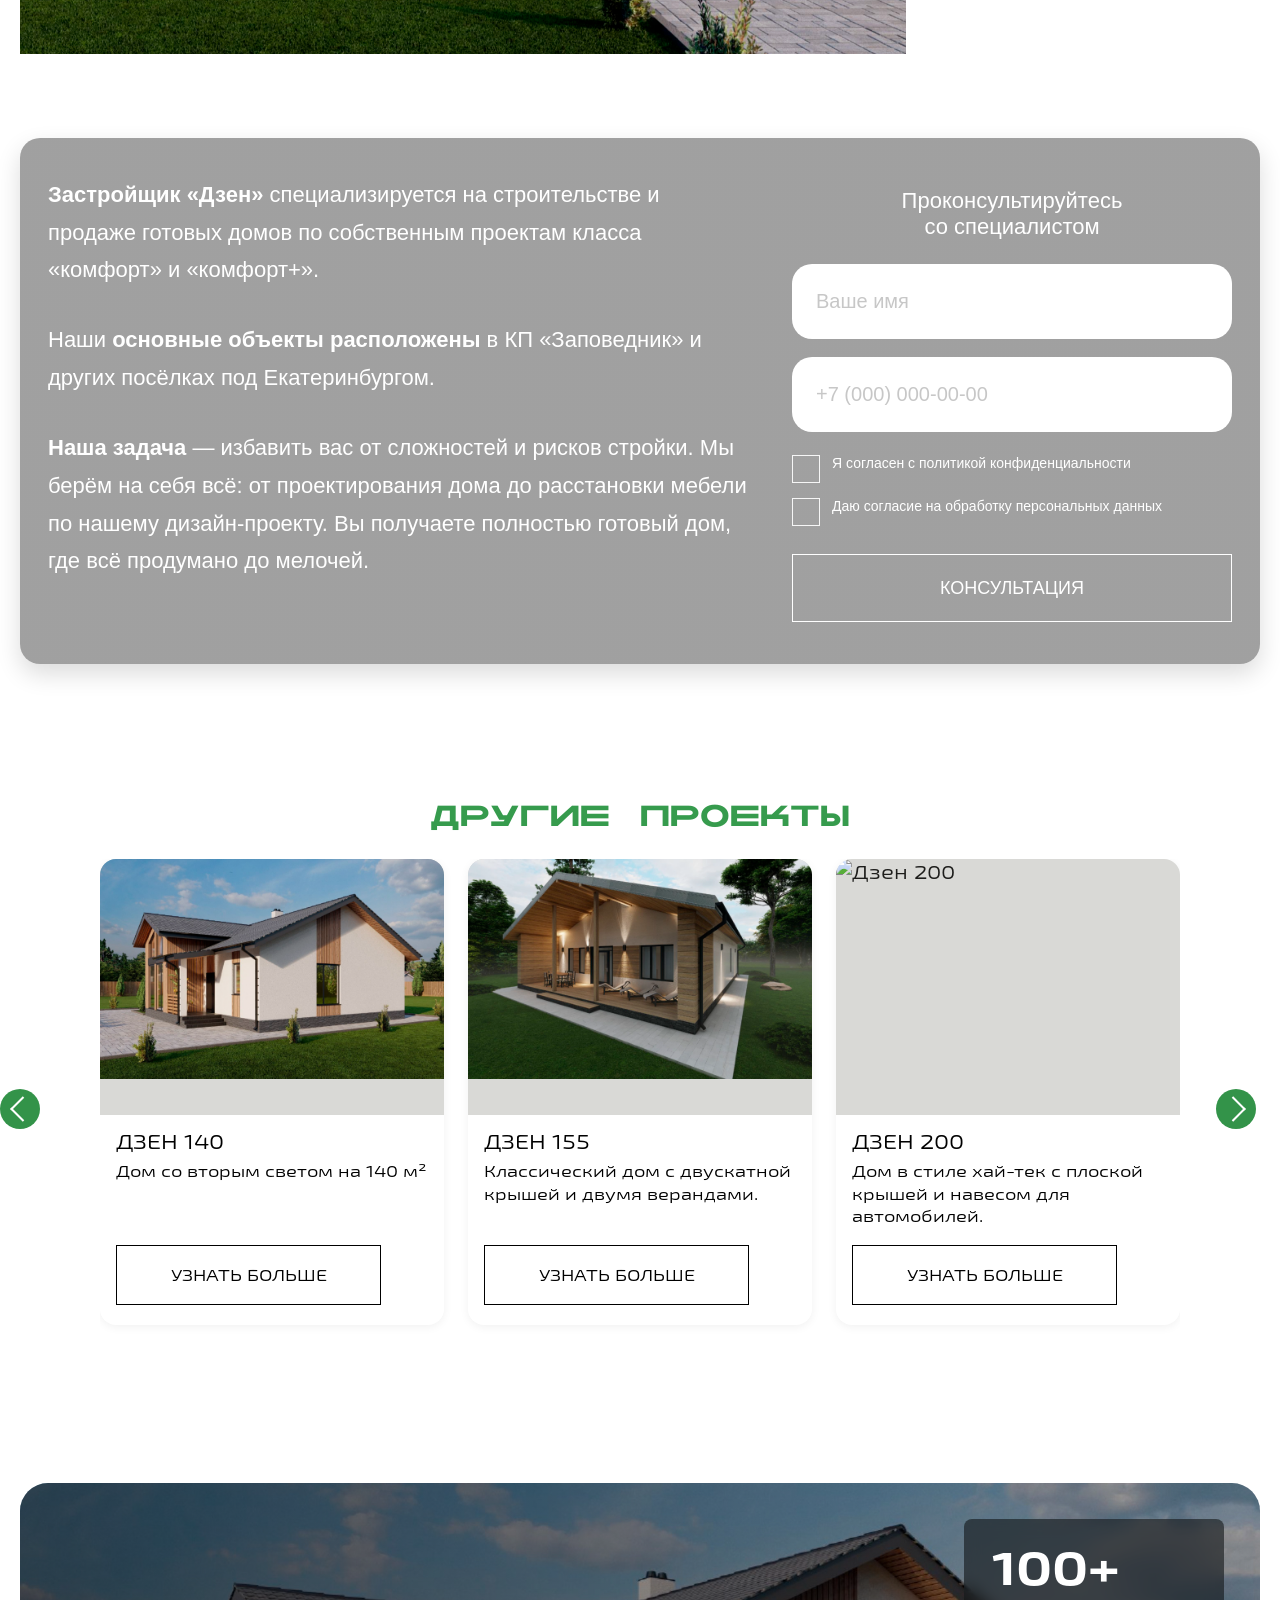
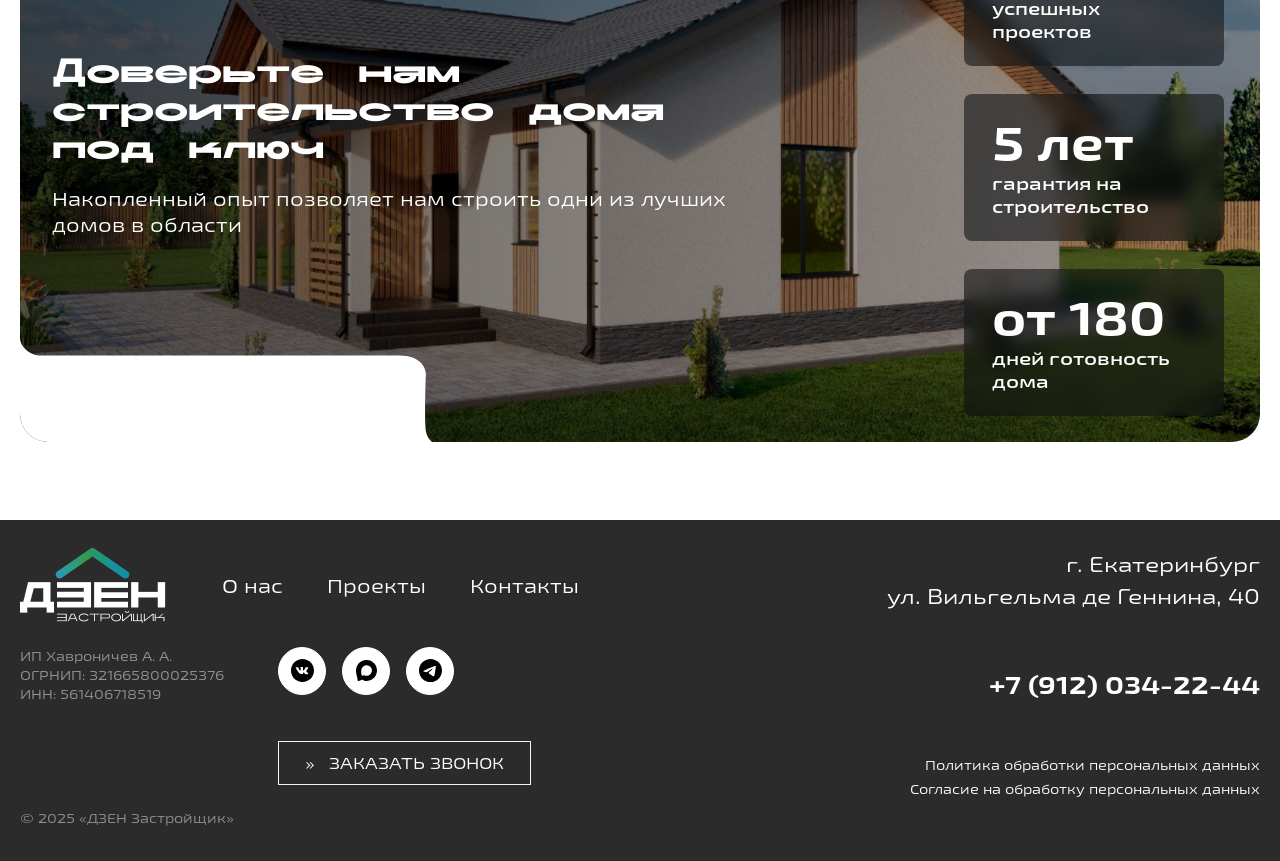
==== commit 87ee37d3: "dzen140 Co-authored-by: Copilot <copilot@github.com>" ====
--- a/dzen140.html
+++ b/dzen140.html
@@ -108,12 +108,8 @@
                         <div class="project-hero__features">
                             <div class="project-hero__feature">
                                 <div class="project-hero__feature-icon" aria-hidden="true">
-                                    <svg viewBox="0 0 32 32">
-                                        <path d="M5 15.5h22v8.5H5z"></path>
-                                        <path d="M8 15.5V11a3 3 0 0 1 3-3h10a3 3 0 0 1 3 3v4.5"></path>
-                                        <path d="M5 24v2.5"></path>
-                                        <path d="M27 24v2.5"></path>
-                                    </svg>
+                                    <img class="project-hero__feature-icon" src="./assets/images/Bed_traced.svg"
+                                        alt="Спальня">
                                 </div>
                                 <div class="project-hero__feature-text">
                                     <span class="project-hero__feature-value">3</span>
@@ -123,12 +119,8 @@
 
                             <div class="project-hero__feature">
                                 <div class="project-hero__feature-icon" aria-hidden="true">
-                                    <svg viewBox="0 0 32 32">
-                                        <path d="M9 8.5h6v5H9z"></path>
-                                        <path d="M15 11h3.5a4.5 4.5 0 0 1 4.5 4.5V21H9"></path>
-                                        <path d="M9 21v2.5a2.5 2.5 0 0 0 2.5 2.5h10A2.5 2.5 0 0 0 24 23.5V21"></path>
-                                        <path d="M23 13v-2.5"></path>
-                                    </svg>
+                                    <img class="project-hero__feature-icon" src="./assets/images/Bathroom_traced.svg"
+                                        alt="Санузел">
                                 </div>
                                 <div class="project-hero__feature-text">
                                     <span class="project-hero__feature-value">2</span>
@@ -138,11 +130,8 @@
 
                             <div class="project-hero__feature">
                                 <div class="project-hero__feature-icon" aria-hidden="true">
-                                    <svg viewBox="0 0 32 32">
-                                        <rect x="7" y="5" width="18" height="22"></rect>
-                                        <path d="M16 5v22"></path>
-                                        <path d="M7 16h18"></path>
-                                    </svg>
+                                    <img class="project-hero__feature-icon" src="./assets/images/Closed_Window.svg"
+                                        alt="Окна">
                                 </div>
                                 <div class="project-hero__feature-text">
                                     <span class="project-hero__feature-value">2 м</span>
@@ -191,7 +180,7 @@
 
                         <div class="project-about__facts">
                             <div class="project-about__fact">
-                                <img class="project-about__fact-icon" src="./assets/images/icon-veranda.svg" alt=""
+                                <img class="project-about__fact-icon" src="./assets/images/Balcony.svg" alt="Веранда"
                                     aria-hidden="true">
                                 <div class="project-about__fact-text">
                                     <strong>12,5 м<sup>2</sup></strong> веранда
@@ -199,7 +188,7 @@
                             </div>
 
                             <div class="project-about__fact">
-                                <img class="project-about__fact-icon" src="./assets/images/icon-tech-room.svg" alt=""
+                                <img class="project-about__fact-icon" src="./assets/images/photo.svg" alt=""
                                     aria-hidden="true">
                                 <div class="project-about__fact-text">
                                     <strong>6,3 м<sup>2</sup></strong> тех. помещение
@@ -274,8 +263,7 @@
 
                         <button class="project-format__more" type="button">
                             <span class="project-format__more-text">Подробное описание</span>
-                            <img class="project-format__plus" src="./assets/images/icon-plus.svg" alt=""
-                                aria-hidden="true">
+                            <img class="project-format__plus" src="./assets/images/plus.png" alt="" aria-hidden="true">
                         </button>
 
                         <div class="project-format__details">
@@ -297,8 +285,7 @@
 
                         <button class="project-format__more" type="button">
                             <span class="project-format__more-text">Подробное описание</span>
-                            <img class="project-format__plus" src="./assets/images/icon-plus.svg" alt=""
-                                aria-hidden="true">
+                            <img class="project-format__plus" src="./assets/images/plus.png" alt="" aria-hidden="true">
                         </button>
 
                         <div class="project-format__details">
@@ -320,8 +307,7 @@
 
                         <button class="project-format__more" type="button">
                             <span class="project-format__more-text">Подробное описание</span>
-                            <img class="project-format__plus" src="./assets/images/icon-plus.svg" alt=""
-                                aria-hidden="true">
+                            <img class="project-format__plus" src="./assets/images/plus.png" alt="" aria-hidden="true">
                         </button>
 
                         <div class="project-format__details">
@@ -391,11 +377,11 @@
                             <div class="swiper-slide project-gallery__slide">
                                 <div class="project-gallery__layout">
                                     <div class="project-gallery__card--large">
-                                        <img class="project-gallery__image" src="./assets/images/project-140-ext-1.jpg"
+                                        <img class="project-gallery__image" src="./assets/images/ex1.png"
                                             alt="Экстерьер 1">
                                     </div>
                                     <div class="project-gallery__card--small">
-                                        <img class="project-gallery__image" src="./assets/images/project-140-ext-2.jpg"
+                                        <img class="project-gallery__image" src="./assets/images/ex2.png"
                                             alt="Экстерьер 2">
                                     </div>
                                 </div>
@@ -404,11 +390,11 @@
                             <div class="swiper-slide project-gallery__slide">
                                 <div class="project-gallery__layout">
                                     <div class="project-gallery__card--large">
-                                        <img class="project-gallery__image" src="./assets/images/project-140-ext-3.jpg"
+                                        <img class="project-gallery__image" src="./assets/images/ex3.png"
                                             alt="Экстерьер 3">
                                     </div>
                                     <div class="project-gallery__card--small">
-                                        <img class="project-gallery__image" src="./assets/images/project-140-ext-4.jpg"
+                                        <img class="project-gallery__image" src="./assets/images/ex4.png"
                                             alt="Экстерьер 4">
                                     </div>
                                 </div>
@@ -432,11 +418,11 @@
                             <div class="swiper-slide project-gallery__slide">
                                 <div class="project-gallery__layout">
                                     <div class="project-gallery__card--large">
-                                        <img class="project-gallery__image" src="./assets/images/project-140-int-1.jpg"
+                                        <img class="project-gallery__image" src="./assets/images/in1.png"
                                             alt="Интерьер 1">
                                     </div>
                                     <div class="project-gallery__card--small">
-                                        <img class="project-gallery__image" src="./assets/images/project-140-int-2.jpg"
+                                        <img class="project-gallery__image" src="./assets/images/in2.png"
                                             alt="Интерьер 2">
                                     </div>
                                 </div>
@@ -445,11 +431,11 @@
                             <div class="swiper-slide project-gallery__slide">
                                 <div class="project-gallery__layout">
                                     <div class="project-gallery__card--large">
-                                        <img class="project-gallery__image" src="./assets/images/project-140-int-3.jpg"
+                                        <img class="project-gallery__image" src="./assets/images/in3.png"
                                             alt="Интерьер 3">
                                     </div>
                                     <div class="project-gallery__card--small">
-                                        <img class="project-gallery__image" src="./assets/images/project-140-int-4.jpg"
+                                        <img class="project-gallery__image" src="./assets/images/in4.png"
                                             alt="Интерьер 4">
                                     </div>
                                 </div>
@@ -521,11 +507,12 @@
 
         <section id="projects" class="projects">
             <div class="container">
-                <h2 class="section-title projects__title">Другие проекты</h2>
+                <h2 class="section-title projects__title">ДРУГИЕ ПРОЕКТЫ</h2>
             </div>
 
             <div class="projects__outer">
-                <button class="projects__arrow projects__arrow--prev" type="button" aria-label="Назад">‹</button>
+                <button class="projects__arrow projects__arrow--prev" type="button" aria-label="Назад">
+                </button>
 
                 <div class="projects__center">
                     <div class="container">
@@ -537,7 +524,7 @@
                                     </div>
                                     <h3 class="project-slide__title heading-number">ДЗЕН 140</h3>
                                     <p class="project-slide__text">Дом со вторым светом на 140 м²</p>
-                                    <a href="./dzen140.html" class="project-slide__btn">УЗНАТЬ БОЛЬШЕ</a>
+                                    <a href="#" class="project-slide__btn">УЗНАТЬ БОЛЬШЕ</a>
                                 </article>
 
                                 <article class="swiper-slide project-slide">
@@ -545,9 +532,10 @@
                                         <img src="./assets/images/project-155.png" alt="Дзен 155">
                                     </div>
                                     <h3 class="project-slide__title heading-number">ДЗЕН 155</h3>
-                                    <p class="project-slide__text">Классический дом с двускатной крышей и двумя
-                                        верандами.</p>
-                                    <a href="#projects" class="project-slide__btn">УЗНАТЬ БОЛЬШЕ</a>
+                                    <p class="project-slide__text">
+                                        Классический дом с двускатной крышей и двумя верандами.
+                                    </p>
+                                    <a href="#" class="project-slide__btn">УЗНАТЬ БОЛЬШЕ</a>
                                 </article>
 
                                 <article class="swiper-slide project-slide">
@@ -555,9 +543,10 @@
                                         <img src="./assets/images/project-200.png" alt="Дзен 200">
                                     </div>
                                     <h3 class="project-slide__title heading-number">ДЗЕН 200</h3>
-                                    <p class="project-slide__text">Дом в стиле хай-тек с плоской крышей и навесом для
-                                        автомобилей.</p>
-                                    <a href="#projects" class="project-slide__btn">УЗНАТЬ БОЛЬШЕ</a>
+                                    <p class="project-slide__text">
+                                        Дом в стиле хай-тек с плоской крышей и навесом для автомобилей.
+                                    </p>
+                                    <a href="#" class="project-slide__btn">УЗНАТЬ БОЛЬШЕ</a>
                                 </article>
 
                                 <article class="swiper-slide project-slide">
@@ -565,16 +554,18 @@
                                         <img src="./assets/images/project-170.jpg" alt="Дзен 175">
                                     </div>
                                     <h3 class="project-slide__title heading-number">ДЗЕН 175</h3>
-                                    <p class="project-slide__text">Современный одноэтажный дом с террасой и удобной
-                                        планировкой.</p>
-                                    <a href="#projects" class="project-slide__btn">УЗНАТЬ БОЛЬШЕ</a>
+                                    <p class="project-slide__text">
+                                        Современный одноэтажный дом с террасой и удобной планировкой.
+                                    </p>
+                                    <a href="#" class="project-slide__btn">УЗНАТЬ БОЛЬШЕ</a>
                                 </article>
                             </div>
                         </div>
                     </div>
                 </div>
 
-                <button class="projects__arrow projects__arrow--next" type="button" aria-label="Вперёд">›</button>
+                <button class="projects__arrow projects__arrow--next" type="button" aria-label="Вперёд">
+                </button>
             </div>
         </section>
 
@@ -587,8 +578,12 @@
                             Накопленный опыт позволяет нам строить
                             одни из лучших домов в области
                         </p>
-                        <button class="project-bottom-cta__button" type="button"
-                            data-open-callback>КОНСУЛЬТАЦИЯ</button>
+                        <div class="hero__button-wrapper">
+                            <div class="hero__button-underlay" aria-hidden="true"></div>
+                            <a href="#projects" class="hero__button btn btn--shine">
+                                ПОСМОТРЕТЬ
+                            </a>
+                        </div>
                     </div>
 
                     <div class="project-bottom-cta__stats">
@@ -637,7 +632,8 @@
 
                         <div class="site-footer__socials">
                             <a href="#" class="site-footer__social"><img src="./assets/images/vk_logo.svg" alt="VK"></a>
-                            <a href="#" class="site-footer__social"><img src="./assets/images/max_logo.svg" alt="MAX"></a>
+                            <a href="#" class="site-footer__social"><img src="./assets/images/max_logo.svg"
+                                    alt="MAX"></a>
                             <a href="#" class="site-footer__social"><img src="./assets/images/tg_logo.svg"
                                     alt="Telegram"></a>
                         </div>
--- a/style.css
+++ b/style.css
@@ -56,7 +56,7 @@
 }
 
 :root {
-  --color-white: #ffffff;
+  --color-white: white;
   --color-bg: #ffffff;
   --color-body: #1d1d1b;
   --color-black: #000000;
@@ -417,7 +417,7 @@
 .hero__card {
   position: relative;
   min-height: 699px;
-  border-radius: var(--radius-xl);
+  border-radius: var(--radius-xl) var(--radius-xl) var(--radius-xl) 0;
   overflow: hidden;
   background-color: var(--color-surface-placeholder);
 }
@@ -503,19 +503,31 @@
   color: var(--color-white);
 }
 
-.hero__cutout {
+
+
+.hero__button-underlay {
   position: absolute;
   left: 0;
-  bottom: 0;
-  z-index: 2;
+  bottom: -10px;
+  z-index: 1;
   width: 424px;
   height: 118px;
-  background: var(--color-white);
-  border-top-right-radius: 28px;
+  background: url("./assets/images/podlozhka.svg") left bottom / 100% 100% no-repeat;
   pointer-events: none;
 }
 
+.hero__main {
+  position: relative;
+  z-index: 4;
+  min-height: 699px;
+  padding: 250px 40px 0;
+  display: flex;
+  flex-direction: column;
+  align-items: flex-start;
+}
+
 .hero__button {
+  top: 224px;
   position: relative;
   z-index: 3;
   display: inline-flex;
@@ -525,7 +537,7 @@
   height: 54px;
   margin-top: auto;
   margin-left: -40px;
-  margin-bottom: 18px;
+  margin-bottom: 0px;
   padding: 0 24px;
   border: 1px solid var(--color-border-dark-hero);
   background-color: transparent;
@@ -814,17 +826,17 @@
 .services-form__title,
 .ready-form__title {
   max-width: 100%;
-  margin: 0 0 24px;
+  margin: 0;
   font-family: "ExoExpanded", Arial, sans-serif;
-  font-size: 22px;
-  line-height: 1.25;
+  font-size: 24px;
+  line-height: 1.22;
   font-weight: 700;
   color: var(--color-white);
 }
 
 .services-form__body,
 .ready-form__body {
-  margin-top: auto;
+  margin-top: 34px;
   display: flex;
   flex-direction: column;
   gap: 14px;
@@ -966,25 +978,24 @@
 }
 
 .projects__outer {
-  display: flex;
+  display: grid;
+  grid-template-columns: 64px minmax(0, 1fr) 64px;
   align-items: center;
-  gap: 18px;
+  gap: 16px;
 }
 
 .projects__center {
-  flex: 1;
   min-width: 0;
-  overflow: visible;
+  overflow: hidden;
 }
 
 .projects-swiper {
-  overflow: visible;
+  overflow: hidden;
   padding-bottom: 34px;
 }
 
 .projects-swiper .swiper-wrapper {
   align-items: stretch;
-  overflow: visible;
 }
 
 .projects-swiper .swiper-slide {
@@ -993,6 +1004,8 @@
 }
 
 .projects__arrow {
+  position: relative;
+  z-index: 20;
   display: inline-flex;
   align-items: center;
   justify-content: center;
@@ -1004,7 +1017,7 @@
   background-color: var(--color-green-dark);
   color: var(--color-white);
   font-size: 0;
-  line-height: 1;
+  line-height: 0.5;
   cursor: pointer;
   transition:
     background-color 0.25s ease,
@@ -1020,8 +1033,8 @@
   display: block;
   width: 18px;
   height: 18px;
-  border-left: 3px solid #ffffff;
-  border-bottom: 3px solid #ffffff;
+  border-left: 2px solid #ffffff;
+  border-bottom: 2px solid #ffffff;
 }
 
 .projects__arrow--prev::before {
@@ -1058,7 +1071,6 @@
 }
 
 .project-slide__title {
-  min-height: 42px;
   margin: 16px 0 8px;
   padding: 0 16px;
   font-family: "Ultramono", Arial, sans-serif;
@@ -1525,6 +1537,11 @@
   padding-bottom: 96px;
 }
 
+.gallery {
+  padding-top: 0;
+  padding-bottom: 96px;
+}
+
 .gallery__grid {
   display: grid;
   grid-template-columns: repeat(4, 1fr);
@@ -1562,6 +1579,7 @@
     opacity 0.35s ease,
     background-color 0.35s ease;
 }
+
 
 .gallery__item:hover img {
   transform: scale(1.03);
@@ -1691,10 +1709,10 @@
   border-radius: 50%;
   background-color: var(--color-green);
   font-size: 0;
-  line-height: 1;
-  color: var(--color-white);
+  line-height: 0;
+  color: transparent;
   transform: none;
-  transition: background-color 0.3s ease;
+  transition: background-color 0.25s ease;
 }
 
 .faq-item__icon::before,
@@ -1705,7 +1723,7 @@
   top: 50%;
   width: 17px;
   height: 2px;
-  background: #ffffff;
+  background-color: #ffffff;
   border-radius: 2px;
   transform: translate(-50%, -50%);
 }
@@ -2091,6 +2109,7 @@
     font-size: 19px;
   }
 
+  .hero__button-underlay,
   .hero__cutout {
     width: 386px;
     height: 106px;
@@ -2544,6 +2563,7 @@
     font-size: 17px;
   }
 
+  .hero__button-underlay,
   .hero__cutout {
     width: 348px;
     height: 96px;
@@ -2960,7 +2980,6 @@
     font-weight: 400;
     line-height: 1;
   }
-
   .header__backdrop {
     display: block;
     position: fixed;
@@ -3077,7 +3096,6 @@
     padding-right: 16px;
   }
 
-  /* mobile-only elements */
   .header__mobile-center {
     display: flex;
   }
@@ -3291,6 +3309,7 @@
         rgba(0, 0, 0, 0.58) 100%);
   }
 
+  .hero__button-underlay,
   .hero__cutout,
   .hero__mobile-image {
     display: none;
@@ -4204,7 +4223,6 @@
 .callback-modal__title {
   margin: 0 0 18px;
   text-align: center;
-  font-family: "Ultramono", Arial, sans-serif;
   font-size: 34px;
   line-height: 1;
   font-weight: 900;
@@ -5071,7 +5089,7 @@
   right: -18px;
   height: 531px;
   z-index: 0;
-  background: url("./assets/images/project-140-visit-bg.jpg") center / cover no-repeat;
+  background: url("./assets/images/services-form-bg.jpg") center / cover no-repeat;
   filter: blur(5px) brightness(0.58);
   transform: scale(1.035);
   pointer-events: none;
@@ -5488,7 +5506,7 @@
   border-radius: var(--radius-xl);
   overflow: hidden;
   isolation: isolate;
-  background: url("./assets/images/project-bottom-cta-bg.jpg") center / cover no-repeat;
+  background: url("./assets/images/project-140.jpg") center / cover no-repeat;
 }
 
 .project-bottom-cta__box::before {
@@ -5503,19 +5521,6 @@
   pointer-events: none;
 }
 
-.project-bottom-cta__box::after {
-  content: "";
-  position: absolute;
-  left: 0;
-  bottom: 0;
-  z-index: 3;
-  width: 424px;
-  height: 118px;
-  background: #ffffff;
-  border-top-right-radius: var(--radius-xl);
-  pointer-events: none;
-}
-
 .project-bottom-cta__main {
   position: relative;
   z-index: 2;
@@ -5534,37 +5539,6 @@
   color: #ffffff;
 }
 
-.project-bottom-cta__text {
-  max-width: 580px;
-  margin: 0;
-  font-family: "ExoExpanded", Arial, sans-serif;
-  font-size: 20px;
-  line-height: 1.35;
-  font-weight: 400;
-  color: #ffffff;
-}
-
-.project-bottom-cta__button {
-  position: absolute;
-  left: 40px;
-  bottom: 30px;
-  z-index: 4;
-  display: inline-flex;
-  align-items: center;
-  justify-content: center;
-  width: 350px;
-  height: 54px;
-  padding: 0 24px;
-  border: 1px solid rgba(0, 0, 0, 0.55);
-  background: transparent;
-  font-family: "ExoExpanded", Arial, sans-serif;
-  font-size: 18px;
-  line-height: 1;
-  font-weight: 400;
-  color: #000000;
-  text-transform: uppercase;
-  cursor: pointer;
-}
 
 .project-bottom-cta__stats {
   position: absolute;
@@ -6123,4 +6097,441 @@
   .project-consult__submit {
     min-height: 56px;
   }
-}+}
+
+.header__menu {
+  display: flex;
+  align-items: flex-start;
+  flex-wrap: wrap;
+  gap: 0;
+  list-style: none;
+  padding-top: 6px;
+}
+
+.header__menu li {
+  margin-right: 32px;
+}
+
+.header__menu li:last-child {
+  margin-right: 0;
+}
+
+@media (max-width: 1350px) and (min-width: 901px) {
+  .hero {
+    padding-top: 32px;
+  }
+
+  .site-footer__copy {
+    margin-top: 24px;
+  }
+
+  .hero__button {
+    margin-bottom: 0;
+  }
+
+  .hero__main {
+    padding-bottom: 0;
+  }
+
+  .header {
+    padding-block: 10px;
+  }
+
+  .header__inner {
+    display: flex;
+    align-items: flex-start;
+    gap: 32px;
+    min-height: auto;
+    padding-top: 0;
+  }
+
+  .header__logo {
+    width: 150px;
+    flex: 0 0 150px;
+  }
+
+  .header__nav {
+    flex: 1 1 auto;
+    min-width: 0;
+    padding-top: 6px;
+  }
+
+  .header__menu {
+    display: flex;
+    align-items: center;
+    justify-content: center;
+    flex-wrap: wrap;
+    gap: 0;
+    padding-top: 0;
+  }
+
+  .header__menu li {
+    margin-right: 34px;
+  }
+
+  .header__menu li:last-child {
+    margin-right: 0;
+  }
+
+  .header__side {
+    width: 300px;
+    flex: 0 0 260px;
+    margin-left: 0;
+    display: flex;
+    flex-direction: column;
+    align-items: stretch;
+    gap: 12px;
+  }
+
+  .header__contacts {
+    align-items: flex-end;
+    padding-top: 0;
+    gap: 5px;
+  }
+
+  .header__button {
+    width: 100%;
+    height: 44px;
+    margin: 0;
+  }
+}
+
+@media (max-width: 1199px) and (min-width: 901px) {
+  .header__logo {
+    order: 1;
+  }
+
+  .header__nav {
+    order: 2;
+    flex: 1 1 calc(100% - 160px);
+  }
+
+  .header__side {
+    order: 3;
+    width: 100%;
+    justify-content: center;
+    margin-left: 0;
+  }
+
+  .header__menu {
+    justify-content: flex-start;
+  }
+
+  .header__menu li {
+    margin-right: 28px;
+  }
+
+  .header__button {
+    margin-left: 0;
+  }
+}
+
+.site-footer__inner {
+  align-items: start;
+}
+
+.site-footer__left {
+  justify-content: flex-start;
+}
+
+.site-footer__top {
+  margin-bottom: 24px;
+}
+
+.site-footer__middle {
+  margin-bottom: 22px;
+}
+
+.site-footer__socials {
+  margin-top: 0;
+  margin-bottom: 24px;
+}
+
+.project-hero__layout {
+    display: flex;
+    align-items: stretch;
+    gap: 28px;
+}
+
+.project-hero__gallery {
+    flex: 1;
+    min-width: 0;
+}
+
+.project-hero__slide-image {
+    object-fit: cover;
+}
+
+.project-hero__info {
+    flex: 0 0 420px;
+    display: flex;
+    flex-direction: column;
+    padding: 32px 28px;
+    border-radius: 20px;
+    box-shadow: 0 8px 32px rgba(0, 0, 0, 0.07);
+    height: 100%;
+}
+
+.project-hero__features {
+    margin-bottom: auto;
+}
+
+.project-hero__button-wrap {
+    margin-top: auto;
+}
+
+@media (max-width: 1299px) and (min-width: 993px) {
+
+    .header__inner { gap: 28px; padding-top: 8px; }
+    .header__menu { gap: 32px; font-size: 18px; }
+    .header__button { width: 240px; height: 42px; font-size: 15px; margin-top: 2px; }
+
+    .project-hero__info { flex: 0 0 400px; padding: 30px 26px; }
+    .project-hero__price { font-size: 31px; margin-bottom: 22px; }
+    .project-hero__feature-value { font-size: 24px; }
+
+    .project-about__grid { column-gap: 36px; }
+    .project-about__media { aspect-ratio: 680 / 430; }
+
+    .project-plan__grid { gap: 20px; }
+    .project-plan__image { aspect-ratio: 560 / 480; }
+
+    .project-format__grid { grid-template-columns: repeat(2, 1fr); gap: 24px; }
+    .project-format__media { aspect-ratio: 340 / 220; margin-bottom: 18px; }
+    .project-format__price { font-size: 19px; }
+    .project-format__name { font-size: 19px; margin-bottom: 14px; }
+
+    .project-gallery__layout { grid-template-columns: 1fr 340px; gap: 14px; }
+    .project-gallery__image { aspect-ratio: 820 / 460; }
+    .project-gallery__card--small .project-gallery__image { aspect-ratio: 400 / 460; }
+
+    .project-consult__inner { grid-template-columns: 1fr 440px; column-gap: 40px; padding: 38px 28px; }
+
+    .projects-swiper .swiper-slide { max-width: 500px; }
+    .project-slide__image img { height: 220px; object-fit: cover; }
+
+    .project-bottom-cta__box { min-height: 480px; }
+    .project-bottom-cta__main { padding: 170px 32px 130px; }
+    .project-bottom-cta__title { font-size: 36px; }
+    .project-bottom-cta__stats { width: 260px; top: 36px; right: 36px; }
+
+    .project-about,
+    .project-plan,
+    .project-format,
+    .project-gallery,
+    .project-consult {
+        padding: 42px 0;
+    }
+    .section-title {
+        font-size: 31px;
+        margin-bottom: 20px;
+    }
+}
+
+@media (max-width: 1200px) {
+    .container { padding-inline: 18px; }
+    .project-hero__info { flex: 0 0 400px; padding: 30px 26px; }
+}
+@media (max-width: 992px) {
+    .container {
+        padding-inline: 16px;
+    }
+
+    .section-title {
+        font-size: 28px;
+        margin-bottom: 20px;
+    }
+
+    .project-hero {
+        padding: 20px 0 30px;
+    }
+    .project-hero__title {
+        font-size: 30px;
+        margin-bottom: 18px;
+    }
+    .project-hero__layout {
+        flex-direction: column;
+        gap: 24px;
+    }
+    .project-hero__info {
+        flex: none;
+        width: 100%;
+        padding: 28px 24px;
+        border-radius: 16px;
+    }
+    .project-hero__price {
+        font-size: 28px;
+        margin-bottom: 20px;
+    }
+    .project-hero__features {
+        gap: 18px;
+        margin-bottom: 24px;
+    }
+    .project-hero__feature-value {
+        font-size: 22px;
+    }
+    .project-hero__description {
+        font-size: 17px;
+        line-height: 1.4;
+    }
+
+    .project-about {
+        padding: 32px 0 40px;
+    }
+    .project-about__grid {
+        grid-template-columns: 1fr;
+        row-gap: 28px;
+    }
+    .project-about__image {
+        aspect-ratio: 16 / 9;
+        border-radius: 16px;
+    }
+    .project-about__title {
+        font-size: 22px;
+    }
+    .project-about__text,
+    .project-about__note {
+        font-size: 17px;
+        line-height: 1.5;
+    }
+
+    .project-plan {
+        padding: 10px 0 36px;
+    }
+    .project-plan__grid {
+        grid-template-columns: 1fr;
+        gap: 18px;
+    }
+    .project-plan__card {
+        padding: 12px;
+        border-radius: 14px;
+    }
+    .project-plan__image {
+        aspect-ratio: 16 / 13.5;
+    }
+    .project-plan__caption {
+        font-size: 17px;
+    }
+
+    .project-format {
+        padding: 10px 0 36px;
+    }
+    .project-format__grid {
+        grid-template-columns: 1fr;
+        gap: 24px;
+    }
+    .project-format__media {
+        aspect-ratio: 16 / 10.5;
+        border-radius: 14px;
+    }
+    .project-format__price {
+        font-size: 19px;
+    }
+    .project-format__name {
+        font-size: 19px;
+        margin-bottom: 12px;
+    }
+    .project-format__button {
+        width: 100%;
+        height: 54px;
+        font-size: 16px;
+    }
+
+    .project-gallery {
+        padding: 20px 0 40px;
+    }
+    .project-gallery__tabs {
+        margin-bottom: 20px;
+    }
+    .project-gallery__tab {
+        font-size: 17px;
+        padding: 12px 20px;
+    }
+    .project-gallery__layout {
+        grid-template-columns: 1fr;
+        gap: 16px;
+    }
+    .project-gallery__image {
+        aspect-ratio: 16 / 9;
+        border-radius: 14px;
+    }
+
+    .steps__inner,
+    .project-visit .steps__inner {
+        padding: 28px 20px;
+    }
+    .steps__title {
+        font-size: 26px;
+    }
+    .steps__form-new {
+        grid-template-columns: 1fr;
+        gap: 14px;
+    }
+    .steps__input {
+        height: 56px;
+        font-size: 17px;
+    }
+
+    .project-consult {
+        padding-bottom: 40px;
+    }
+    .project-consult__inner {
+        grid-template-columns: 1fr;
+        row-gap: 28px;
+        padding: 28px 20px;
+    }
+    .project-consult__text {
+        font-size: 17px;
+        line-height: 1.55;
+    }
+    .project-consult__input {
+        height: 58px;
+        font-size: 17px;
+    }
+    .project-slide__image img {
+        height: 200px;
+        object-fit: cover;
+        border-radius: 12px;
+    }
+
+    .project-bottom-cta {
+        padding-bottom: 36px;
+    }
+    .project-bottom-cta__box {
+        min-height: auto;
+        padding-bottom: 100px;
+    }
+    .project-bottom-cta__main {
+        padding: 32px 20px 30px;
+    }
+    .project-bottom-cta__title {
+        font-size: 26px;
+        line-height: 1.1;
+    }
+    .project-bottom-cta__button {
+        position: static;
+        width: 100%;
+        margin-top: 20px;
+        height: 54px;
+    }
+    .project-bottom-cta__stats {
+        position: static;
+        width: 100%;
+        padding-top: 20px;
+        grid-template-columns: repeat(auto-fit, minmax(140px, 1fr));
+        gap: 12px;
+    }
+}
+
+@media (max-width: 480px) {
+    .project-hero__info {
+        padding: 24px 20px;
+    }
+    .project-format__media {
+        aspect-ratio: 16 / 11;
+    }
+    .section-title {
+        font-size: 26px;
+    }
+}
+
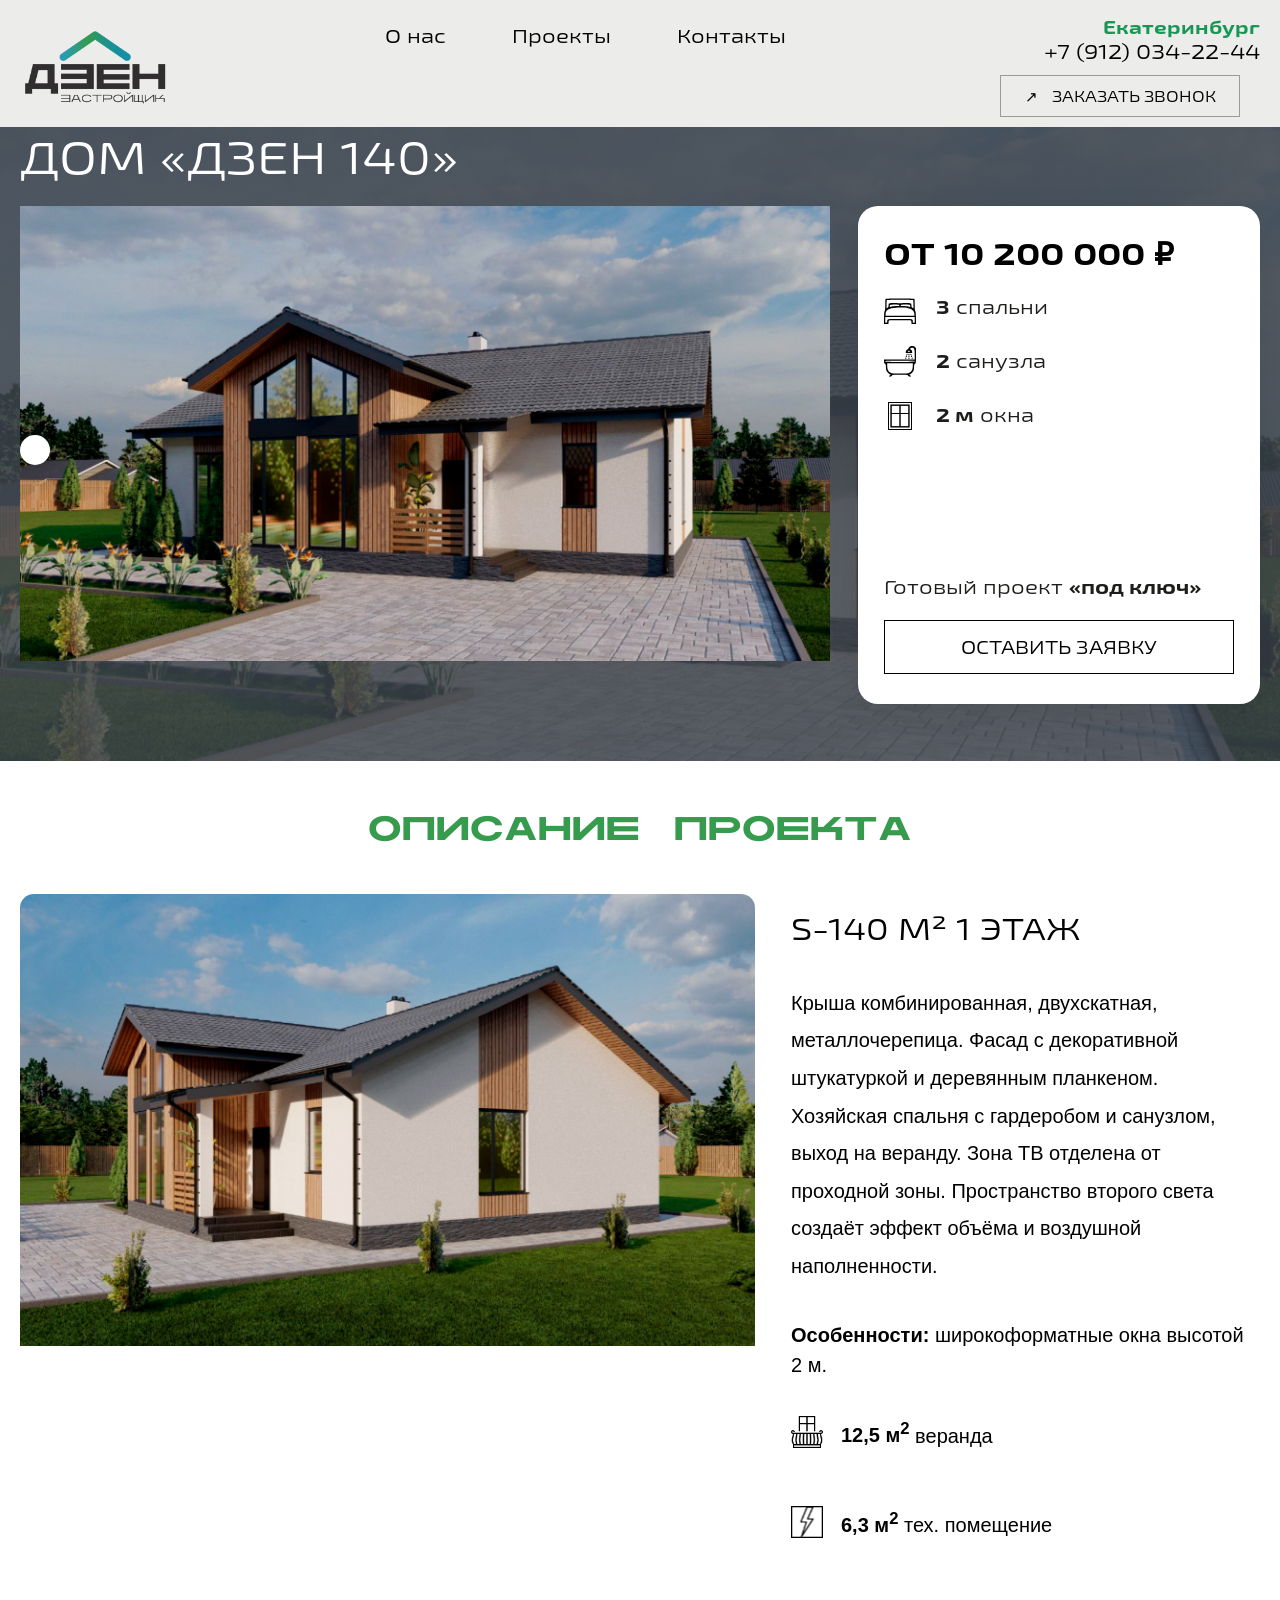
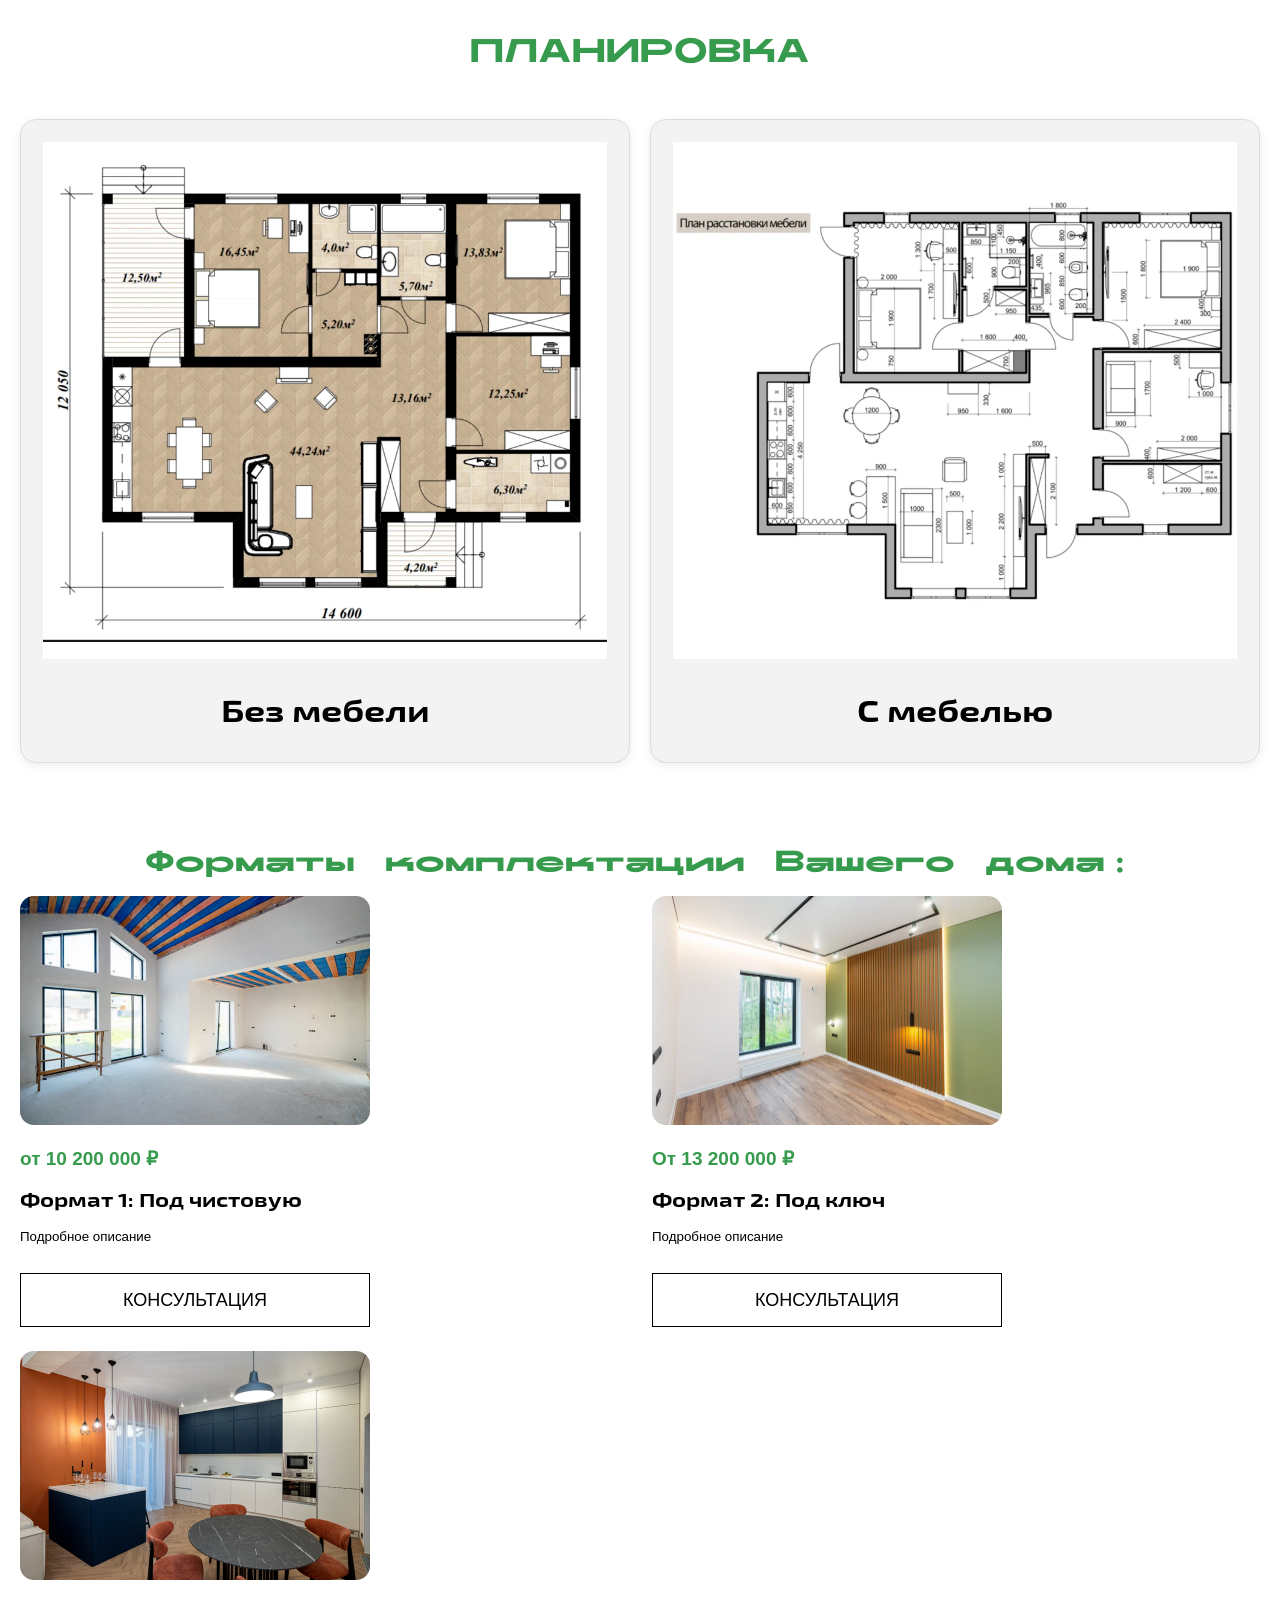
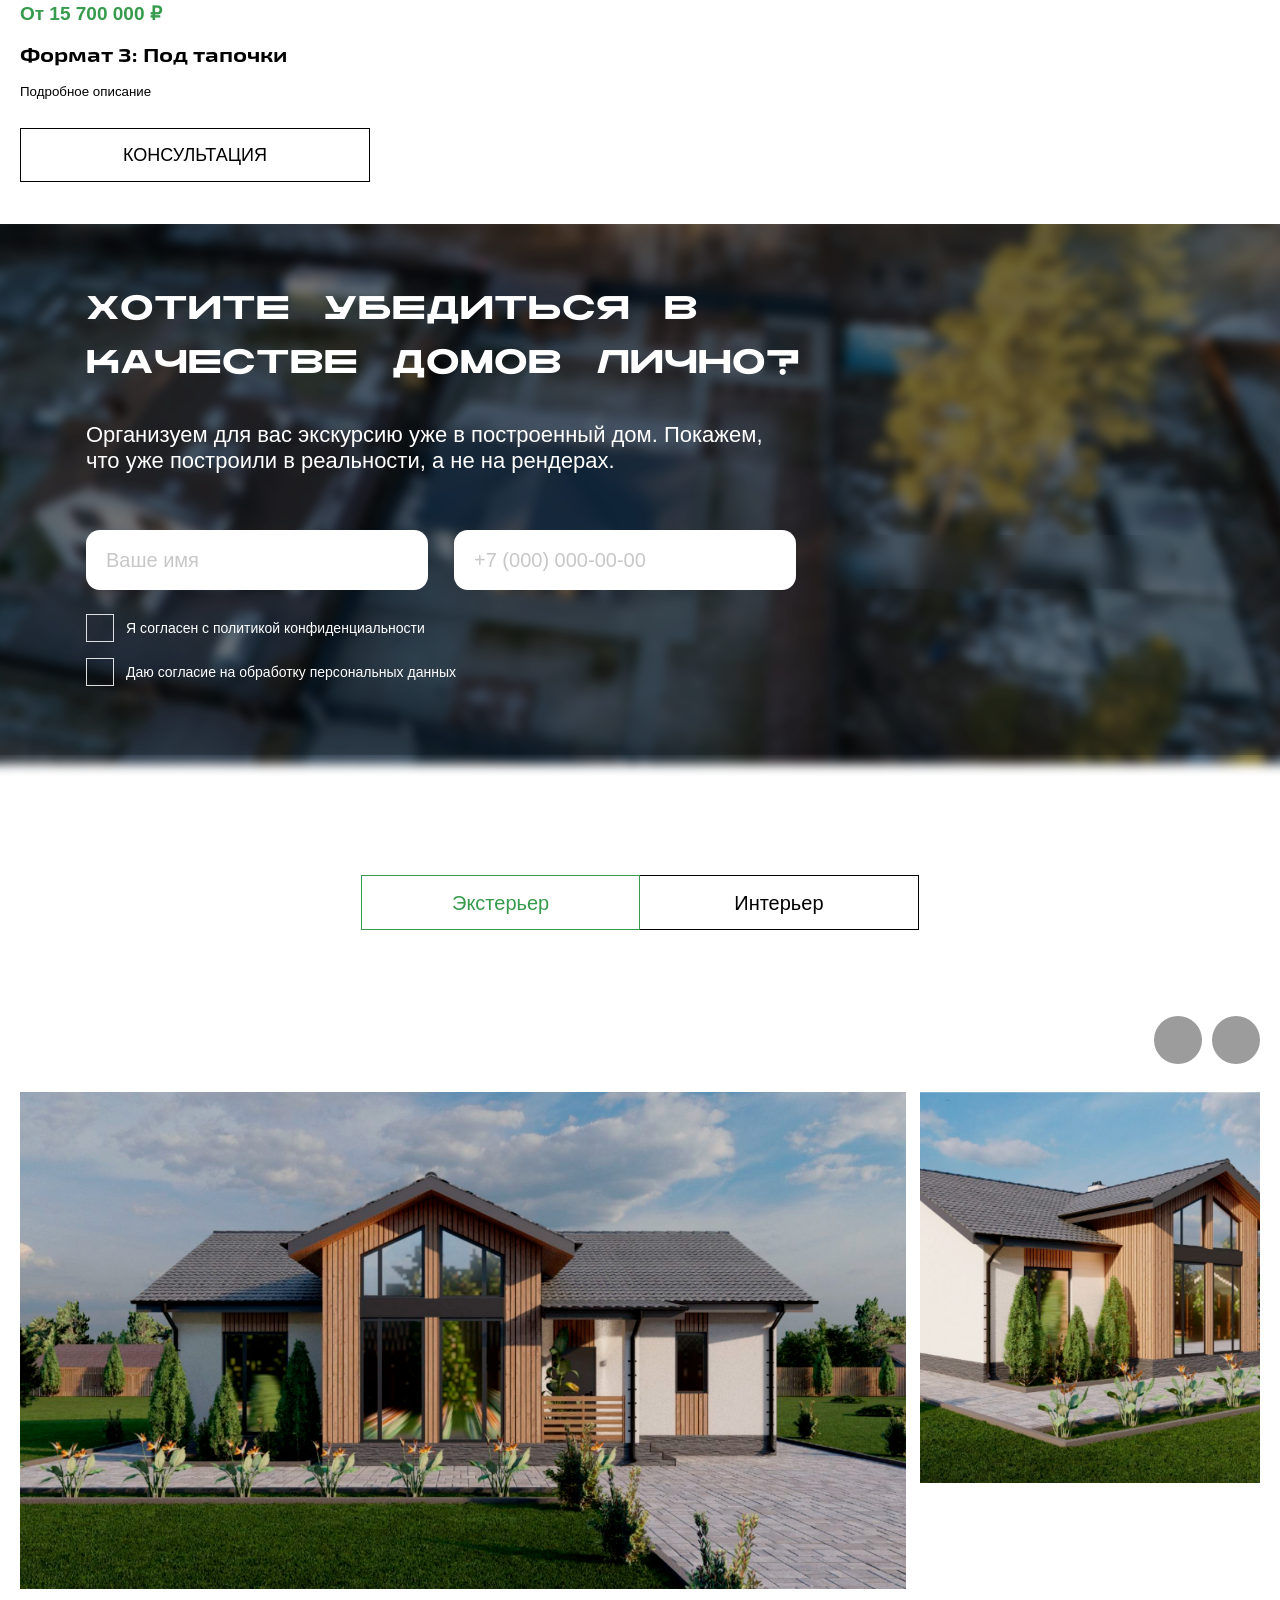
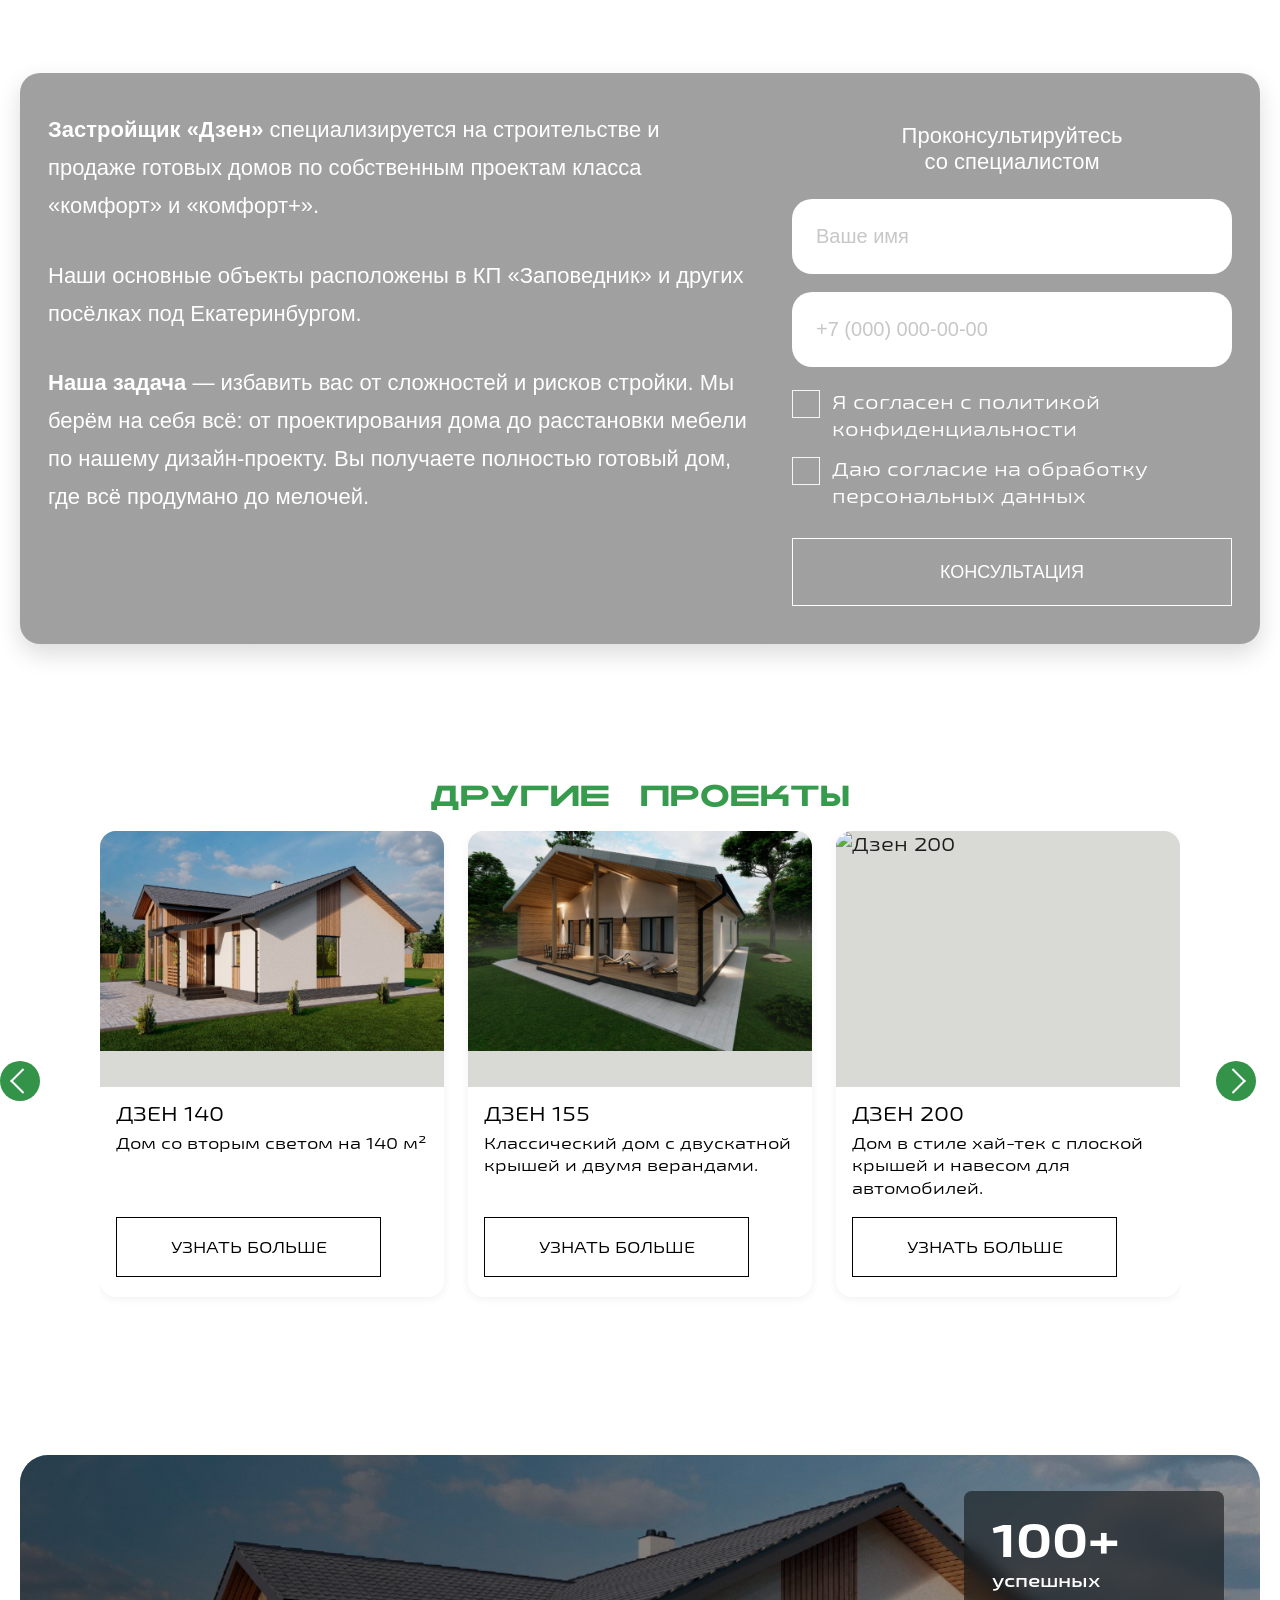
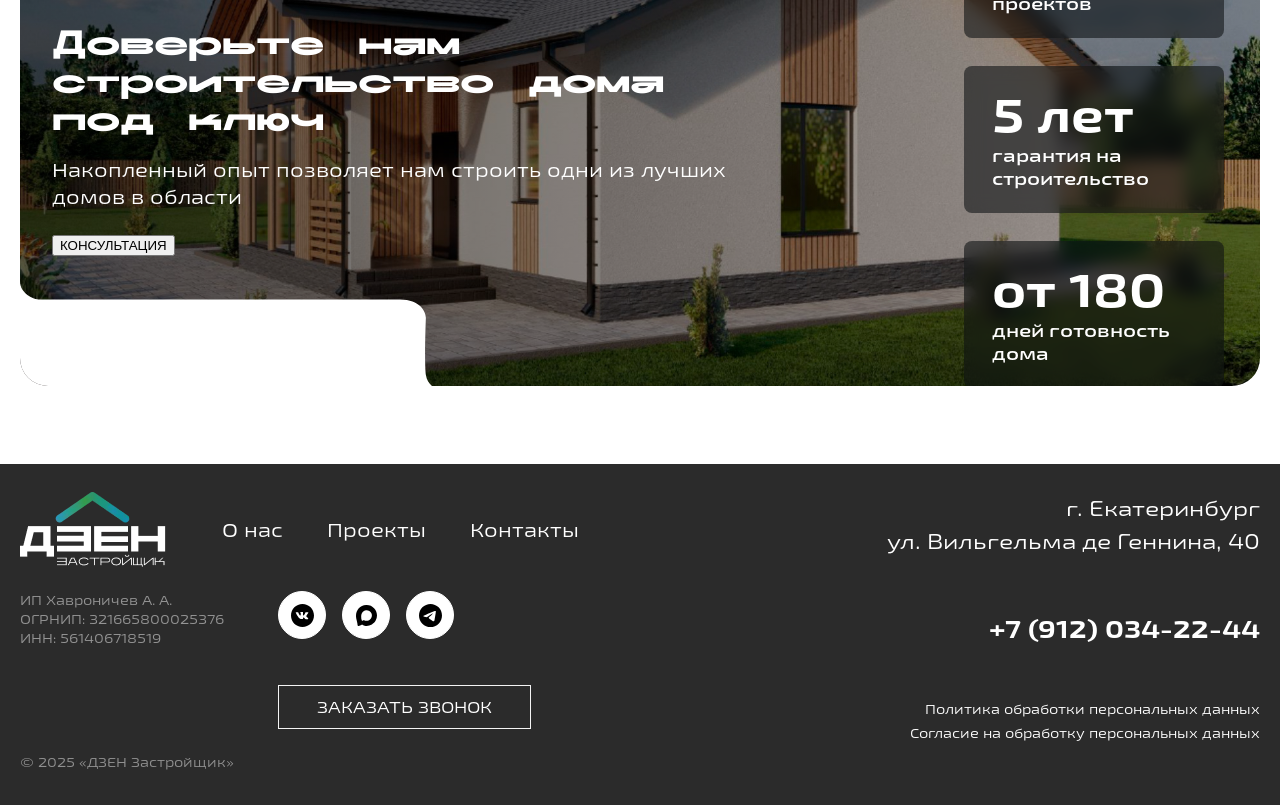
==== commit 57b569f0: "Assembling the second page for the first one" ====
--- a/dzen140.html
+++ b/dzen140.html
@@ -5,12 +5,11 @@
     <meta charset="UTF-8">
     <meta name="viewport" content="width=device-width, initial-scale=1.0">
     <title>Дом «Дзен 140»</title>
-
     <link rel="stylesheet" href="./assets/vendor/swiper/swiper-bundle.min.css">
     <link rel="stylesheet" href="./style.css">
 </head>
 
-<body class="project-page">
+<body>
     <header class="header" id="site-header">
         <div class="container">
             <div class="header__inner">
@@ -24,22 +23,18 @@
                 </div>
 
                 <button class="header__burger" type="button" aria-label="Открыть меню">
-                    <span></span>
-                    <span></span>
-                    <span></span>
+                    <span></span><span></span><span></span>
                 </button>
 
                 <nav class="header__drawer">
                     <div class="header__drawer-head">
                         <button class="header__drawer-close" type="button" aria-label="Закрыть меню">×</button>
                     </div>
-
                     <ul class="header__drawer-menu">
                         <li><a href="#about">О нас</a></li>
                         <li><a href="#projects">Проекты</a></li>
                         <li><a href="#contacts">Контакты</a></li>
                     </ul>
-
                     <a href="#contacts" class="header__drawer-button" data-open-callback>Заказать звонок</a>
                 </nav>
 
@@ -58,7 +53,6 @@
                         <div class="header__city">Екатеринбург</div>
                         <a href="tel:+79120342244" class="header__phone">+7 (912) 034-22-44</a>
                     </div>
-
                     <a href="#contacts" class="header__button" data-open-callback>
                         <span class="header__button-icon">↗</span>
                         <span>ЗАКАЗАТЬ ЗВОНОК</span>
@@ -69,91 +63,53 @@
     </header>
 
     <main>
+        <!-- PROJECT HERO -->
         <section class="project-hero">
             <div class="container">
-                <h1 class="project-hero__title heading-number">Дом «Дзен 140»</h1>
+                <h1 class="title project-hero__title heading-number">Дом «Дзен 140»</h1>
 
                 <div class="project-hero__layout">
-                    <div class="project-hero__gallery">
-                        <div class="project-hero__slider-stack">
-                            <div class="project-hero__slider-shell">
-                                <div class="swiper project-hero__slider js-project-hero-slider">
-                                    <div class="swiper-wrapper">
-                                        <div class="swiper-slide project-hero__slide">
-                                            <img class="project-hero__slide-image"
-                                                src="./assets/images/project_1_main.png" alt="Дом Дзен 140 — фото 1">
-                                        </div>
-                                        <div class="swiper-slide project-hero__slide">
-                                            <img class="project-hero__slide-image"
-                                                src="./assets/images/project_2_main.png" alt="Дом Дзен 140 — фото 2">
-                                        </div>
-                                        <div class="swiper-slide project-hero__slide">
-                                            <img class="project-hero__slide-image"
-                                                src="./assets/images/project_3_main.png" alt="Дом Дзен 140 — фото 3">
-                                        </div>
-                                    </div>
-                                </div>
-                            </div>
-
-                            <button class="project-hero__arrow project-hero__arrow--prev" type="button"
-                                aria-label="Предыдущее фото">&lt;</button>
-                            <button class="project-hero__arrow project-hero__arrow--next" type="button"
-                                aria-label="Следующее фото">&gt;</button>
-                        </div>
-                    </div>
-
-                    <aside class="project-hero__info">
-                        <h2 class="project-hero__price">от 10 200 000 ₽</h2>
+                    <div class="project-hero__slider">
+                        <div class="swiper js-project-hero-slider">
+                            <div class="swiper-wrapper">
+                                <div class="swiper-slide"><img src="./assets/images/project_1_main.png" alt=""></div>
+                                <div class="swiper-slide"><img src="./assets/images/project_2_main.png" alt=""></div>
+                                <div class="swiper-slide"><img src="./assets/images/project_3_main.png" alt=""></div>
+                            </div>
+                        </div>
+                        <button class="project-hero__arrow project-hero__arrow--prev" type="button"
+                            aria-label="Предыдущее фото"></button>
+                        <button class="project-hero__arrow project-hero__arrow--next" type="button"
+                            aria-label="Следующее фото"></button>
+                    </div>
+
+                    <div class="project-hero__info">
+                        <div class="project-hero__price">от 10 200 000 ₽</div>
 
                         <div class="project-hero__features">
                             <div class="project-hero__feature">
-                                <div class="project-hero__feature-icon" aria-hidden="true">
-                                    <img class="project-hero__feature-icon" src="./assets/images/Bed_traced.svg"
-                                        alt="Спальня">
-                                </div>
-                                <div class="project-hero__feature-text">
-                                    <span class="project-hero__feature-value">3</span>
-                                    <span class="project-hero__feature-label">Спальни</span>
-                                </div>
-                            </div>
-
+                                <img src="./assets/images/Bed_traced.svg" alt="">
+                                <span><b>3</b> спальни</span>
+                            </div>
                             <div class="project-hero__feature">
-                                <div class="project-hero__feature-icon" aria-hidden="true">
-                                    <img class="project-hero__feature-icon" src="./assets/images/Bathroom_traced.svg"
-                                        alt="Санузел">
-                                </div>
-                                <div class="project-hero__feature-text">
-                                    <span class="project-hero__feature-value">2</span>
-                                    <span class="project-hero__feature-label">Санузла</span>
-                                </div>
-                            </div>
-
+                                <img src="./assets/images/Bathtub_traced.svg" alt="">
+                                <span><b>2</b> санузла</span>
+                            </div>
                             <div class="project-hero__feature">
-                                <div class="project-hero__feature-icon" aria-hidden="true">
-                                    <img class="project-hero__feature-icon" src="./assets/images/Closed_Window.svg"
-                                        alt="Окна">
-                                </div>
-                                <div class="project-hero__feature-text">
-                                    <span class="project-hero__feature-value">2 м</span>
-                                    <span class="project-hero__feature-label">Окна</span>
-                                </div>
-                            </div>
-                        </div>
-
-                        <p class="project-hero__description">
-                            Готовый проект <strong>«под ключ»</strong><br>
-                            для вашей лучшей жизни.
-                        </p>
-
-                        <div class="project-hero__button-wrap">
-                            <button class="project-hero__button" type="button" data-open-callback>ОСТАВИТЬ
-                                ЗАЯВКУ</button>
-                        </div>
-                    </aside>
-                </div>
-            </div>
-        </section>
-
+                                <img src="./assets/images/Closed_Window.svg" alt="">
+                                <span><b>2 м</b> окна</span>
+                            </div>
+                        </div>
+
+                        <p class="project-hero__text">Готовый проект <strong>«под ключ»</strong></p>
+
+                        <button class="btn project-hero__button" data-open-callback>ОСТАВИТЬ ЗАЯВКУ</button>
+                    </div>
+                </div>
+            </div>
+        </section>
+
+        <!-- PROJECT ABOUT -->
         <section class="project-about" id="about">
             <div class="container">
                 <h2 class="section-title">Описание проекта</h2>
@@ -180,26 +136,21 @@
 
                         <div class="project-about__facts">
                             <div class="project-about__fact">
-                                <img class="project-about__fact-icon" src="./assets/images/Balcony.svg" alt="Веранда"
-                                    aria-hidden="true">
-                                <div class="project-about__fact-text">
-                                    <strong>12,5 м<sup>2</sup></strong> веранда
+                                <img class="project-about__fact-icon" src="./assets/images/Balcony.svg" alt="">
+                                <div class="project-about__fact-text"><strong>12,5 м<sup>2</sup></strong> веранда</div>
+                            </div>
+                            <div class="project-about__fact">
+                                <img class="project-about__fact-icon" src="./assets/images/photo.svg" alt="">
+                                <div class="project-about__fact-text"><strong>6,3 м<sup>2</sup></strong> тех. помещение
                                 </div>
                             </div>
-
-                            <div class="project-about__fact">
-                                <img class="project-about__fact-icon" src="./assets/images/photo.svg" alt=""
-                                    aria-hidden="true">
-                                <div class="project-about__fact-text">
-                                    <strong>6,3 м<sup>2</sup></strong> тех. помещение
-                                </div>
-                            </div>
-                        </div>
-                    </div>
-                </div>
-            </div>
-        </section>
-
+                        </div>
+                    </div>
+                </div>
+            </div>
+        </section>
+
+        <!-- PROJECT PLAN -->
         <section class="project-plan">
             <div class="container">
                 <h2 class="section-title">Планировка</h2>
@@ -230,26 +181,25 @@
             </div>
         </section>
 
+        <!-- PLAN LIGHTBOX -->
         <div class="plan-lightbox" id="planLightbox" aria-hidden="true">
             <div class="plan-lightbox__backdrop" data-plan-close></div>
-
             <div class="plan-lightbox__dialog" role="dialog" aria-modal="true" aria-label="Просмотр планировки">
                 <button class="plan-lightbox__close" type="button" aria-label="Закрыть" data-plan-close>×</button>
                 <button class="plan-lightbox__arrow plan-lightbox__arrow--prev" type="button"
-                    aria-label="Предыдущая планировка">‹</button>
-
+                    aria-label="Предыдущая планировка"></button>
                 <div class="plan-lightbox__stage">
                     <img class="plan-lightbox__image" id="planLightboxImage" src="" alt="">
                 </div>
-
                 <button class="plan-lightbox__arrow plan-lightbox__arrow--next" type="button"
-                    aria-label="Следующая планировка">›</button>
+                    aria-label="Следующая планировка"></button>
             </div>
         </div>
 
+        <!-- PROJECT FORMAT -->
         <section class="project-format" id="formats">
             <div class="container">
-                <h2 class="section-title project-format__title">Форматы комплектации Вашего дома:</h2>
+                <h2 class="section-title">Форматы комплектации Вашего дома:</h2>
 
                 <div class="project-format__grid">
                     <article class="project-format__card">
@@ -257,21 +207,15 @@
                             <img class="project-format__image" src="./assets/images/project-140-format-1.png"
                                 alt="Формат 1">
                         </div>
-
                         <p class="project-format__price"><strong>от 10 200 000 ₽</strong></p>
                         <h3 class="project-format__name">Формат 1: Под чистовую</h3>
-
-                        <button class="project-format__more" type="button">
-                            <span class="project-format__more-text">Подробное описание</span>
-                            <img class="project-format__plus" src="./assets/images/plus.png" alt="" aria-hidden="true">
-                        </button>
-
+                        <button class="project-format__more" type="button">Подробное описание</button>
                         <div class="project-format__details">
                             Подготовленный дом под чистовую отделку: выполнены основные строительные и инженерные
                             работы, чтобы вы могли завершить интерьер по своему вкусу.
                         </div>
-
-                        <button class="project-format__button" type="button" data-open-callback>КОНСУЛЬТАЦИЯ</button>
+                        <button class="btn btn--shine project-format__button" type="button"
+                            data-open-callback>КОНСУЛЬТАЦИЯ</button>
                     </article>
 
                     <article class="project-format__card">
@@ -279,21 +223,15 @@
                             <img class="project-format__image" src="./assets/images/project-140-format-2.png"
                                 alt="Формат 2">
                         </div>
-
                         <p class="project-format__price"><strong>От 13 200 000 ₽</strong></p>
                         <h3 class="project-format__name">Формат 2: Под ключ</h3>
-
-                        <button class="project-format__more" type="button">
-                            <span class="project-format__more-text">Подробное описание</span>
-                            <img class="project-format__plus" src="./assets/images/plus.png" alt="" aria-hidden="true">
-                        </button>
-
+                        <button class="project-format__more" type="button">Подробное описание</button>
                         <div class="project-format__details">
                             Полностью готовый дом с чистовой отделкой, подключёнными инженерными системами и
                             завершёнными внутренними работами.
                         </div>
-
-                        <button class="project-format__button" type="button" data-open-callback>КОНСУЛЬТАЦИЯ</button>
+                        <button class="btn btn--shine project-format__button" type="button"
+                            data-open-callback>КОНСУЛЬТАЦИЯ</button>
                     </article>
 
                     <article class="project-format__card">
@@ -301,31 +239,25 @@
                             <img class="project-format__image" src="./assets/images/project-140-format-3.png"
                                 alt="Формат 3">
                         </div>
-
                         <p class="project-format__price"><strong>От 15 700 000 ₽</strong></p>
                         <h3 class="project-format__name">Формат 3: Под тапочки</h3>
-
-                        <button class="project-format__more" type="button">
-                            <span class="project-format__more-text">Подробное описание</span>
-                            <img class="project-format__plus" src="./assets/images/plus.png" alt="" aria-hidden="true">
-                        </button>
-
+                        <button class="project-format__more" type="button">Подробное описание</button>
                         <div class="project-format__details">
                             Максимальная комплектация: готовый для жизни дом с отделкой, сантехникой, освещением и
                             интерьерными решениями.
                         </div>
-
-                        <button class="project-format__button" type="button" data-open-callback>КОНСУЛЬТАЦИЯ</button>
+                        <button class="btn btn--shine project-format__button" type="button"
+                            data-open-callback>КОНСУЛЬТАЦИЯ</button>
                     </article>
                 </div>
             </div>
         </section>
 
+        <!-- PROJECT VISIT / STEPS -->
         <section class="steps project-visit" id="visit">
             <div class="container">
                 <div class="steps__inner">
                     <h2 class="steps__title">Хотите убедиться в качестве домов лично?</h2>
-
                     <p class="steps__caption">
                         Организуем для вас экскурсию уже в построенный дом.
                         Покажем, что уже построили в реальности, а не на рендерах.
@@ -334,7 +266,6 @@
                     <form class="steps__form-new">
                         <input class="steps__input" type="text" placeholder="Ваше имя">
                         <input class="steps__input" type="tel" placeholder="+7 (000) 000-00-00">
-
                         <button class="steps__submit" type="button" data-open-callback>ОСТАВИТЬ ЗАЯВКУ</button>
 
                         <div class="steps__checks">
@@ -343,7 +274,6 @@
                                 <span class="steps__check-box"></span>
                                 <span class="steps__check-text">Я согласен с политикой конфиденциальности</span>
                             </label>
-
                             <label class="steps__check">
                                 <input type="checkbox">
                                 <span class="steps__check-box"></span>
@@ -355,6 +285,7 @@
             </div>
         </section>
 
+        <!-- PROJECT GALLERY -->
         <section class="project-gallery" id="gallery">
             <div class="container">
                 <div class="project-gallery__tabs">
@@ -366,37 +297,27 @@
                     <div class="project-gallery__top">
                         <div class="project-gallery__nav">
                             <button class="project-gallery__arrow project-gallery__arrow--prev-ext" type="button"
-                                aria-label="Предыдущий слайд">‹</button>
+                                aria-label="Предыдущий слайд"></button>
                             <button class="project-gallery__arrow project-gallery__arrow--next-ext" type="button"
-                                aria-label="Следующий слайд">›</button>
-                        </div>
-                    </div>
-
+                                aria-label="Следующий слайд"></button>
+                        </div>
+                    </div>
                     <div class="swiper project-gallery__slider js-project-gallery-ext">
                         <div class="swiper-wrapper">
                             <div class="swiper-slide project-gallery__slide">
                                 <div class="project-gallery__layout">
-                                    <div class="project-gallery__card--large">
-                                        <img class="project-gallery__image" src="./assets/images/ex1.png"
-                                            alt="Экстерьер 1">
-                                    </div>
-                                    <div class="project-gallery__card--small">
-                                        <img class="project-gallery__image" src="./assets/images/ex2.png"
-                                            alt="Экстерьер 2">
-                                    </div>
+                                    <div class="project-gallery__card--large"><img class="project-gallery__image"
+                                            src="./assets/images/ex1.png" alt="Экстерьер 1"></div>
+                                    <div class="project-gallery__card--small"><img class="project-gallery__image"
+                                            src="./assets/images/ex2.png" alt="Экстерьер 2"></div>
                                 </div>
                             </div>
-
                             <div class="swiper-slide project-gallery__slide">
                                 <div class="project-gallery__layout">
-                                    <div class="project-gallery__card--large">
-                                        <img class="project-gallery__image" src="./assets/images/ex3.png"
-                                            alt="Экстерьер 3">
-                                    </div>
-                                    <div class="project-gallery__card--small">
-                                        <img class="project-gallery__image" src="./assets/images/ex4.png"
-                                            alt="Экстерьер 4">
-                                    </div>
+                                    <div class="project-gallery__card--large"><img class="project-gallery__image"
+                                            src="./assets/images/ex3.png" alt="Экстерьер 3"></div>
+                                    <div class="project-gallery__card--small"><img class="project-gallery__image"
+                                            src="./assets/images/ex4.png" alt="Экстерьер 4"></div>
                                 </div>
                             </div>
                         </div>
@@ -407,37 +328,27 @@
                     <div class="project-gallery__top">
                         <div class="project-gallery__nav">
                             <button class="project-gallery__arrow project-gallery__arrow--prev-int" type="button"
-                                aria-label="Предыдущий слайд">‹</button>
+                                aria-label="Предыдущий слайд"></button>
                             <button class="project-gallery__arrow project-gallery__arrow--next-int" type="button"
-                                aria-label="Следующий слайд">›</button>
-                        </div>
-                    </div>
-
+                                aria-label="Следующий слайд"></button>
+                        </div>
+                    </div>
                     <div class="swiper project-gallery__slider js-project-gallery-int">
                         <div class="swiper-wrapper">
                             <div class="swiper-slide project-gallery__slide">
                                 <div class="project-gallery__layout">
-                                    <div class="project-gallery__card--large">
-                                        <img class="project-gallery__image" src="./assets/images/in1.png"
-                                            alt="Интерьер 1">
-                                    </div>
-                                    <div class="project-gallery__card--small">
-                                        <img class="project-gallery__image" src="./assets/images/in2.png"
-                                            alt="Интерьер 2">
-                                    </div>
+                                    <div class="project-gallery__card--large"><img class="project-gallery__image"
+                                            src="./assets/images/in1.png" alt="Интерьер 1"></div>
+                                    <div class="project-gallery__card--small"><img class="project-gallery__image"
+                                            src="./assets/images/in2.png" alt="Интерьер 2"></div>
                                 </div>
                             </div>
-
                             <div class="swiper-slide project-gallery__slide">
                                 <div class="project-gallery__layout">
-                                    <div class="project-gallery__card--large">
-                                        <img class="project-gallery__image" src="./assets/images/in3.png"
-                                            alt="Интерьер 3">
-                                    </div>
-                                    <div class="project-gallery__card--small">
-                                        <img class="project-gallery__image" src="./assets/images/in4.png"
-                                            alt="Интерьер 4">
-                                    </div>
+                                    <div class="project-gallery__card--large"><img class="project-gallery__image"
+                                            src="./assets/images/in3.png" alt="Интерьер 3"></div>
+                                    <div class="project-gallery__card--small"><img class="project-gallery__image"
+                                            src="./assets/images/in4.png" alt="Интерьер 4"></div>
                                 </div>
                             </div>
                         </div>
@@ -446,57 +357,39 @@
             </div>
         </section>
 
+        <!-- PROJECT CONSULT -->
         <section class="project-consult">
             <div class="container">
                 <div class="project-consult__box">
                     <div class="project-consult__inner">
                         <div class="project-consult__text">
-                            <p>
-                                <strong>Застройщик «Дзен»</strong> специализируется на строительстве
-                                и продаже готовых домов по собственным проектам
-                                класса «комфорт» и «комфорт+».
+                            <p><strong>Застройщик «Дзен»</strong> специализируется на строительстве и продаже готовых
+                                домов по собственным проектам класса «комфорт» и «комфорт+».</p>
+                            <p>Наши основные объекты расположены в КП «Заповедник» и других посёлках под Екатеринбургом.
                             </p>
-
-                            <p>
-                                Наши <strong>основные объекты расположены</strong> в КП
-                                «Заповедник» и других посёлках под Екатеринбургом.
-                            </p>
-
-                            <p>
-                                <strong>Наша задача</strong> — избавить вас от сложностей и рисков
-                                стройки. Мы берём на себя всё: от проектирования дома
-                                до расстановки мебели по нашему дизайн-проекту. Вы
-                                получаете полностью готовый дом, где всё продумано до
-                                мелочей.
-                            </p>
+                            <p><strong>Наша задача</strong> — избавить вас от сложностей и рисков стройки. Мы берём на
+                                себя всё: от проектирования дома до расстановки мебели по нашему дизайн-проекту. Вы
+                                получаете полностью готовый дом, где всё продумано до мелочей.</p>
                         </div>
 
                         <div class="project-consult__form-box">
-                            <h3 class="project-consult__form-title">
-                                Проконсультируйтесь<br>со специалистом
-                            </h3>
-
+                            <h3 class="project-consult__form-title">Проконсультируйтесь<br>со специалистом</h3>
                             <form class="project-consult__form">
                                 <input class="project-consult__input" type="text" placeholder="Ваше имя">
                                 <input class="project-consult__input" type="tel" placeholder="+7 (000) 000-00-00">
-
                                 <div class="project-consult__checks">
                                     <label class="project-consult__check">
                                         <input type="checkbox">
                                         <span class="project-consult__check-box"></span>
-                                        <span class="project-consult__check-text">Я согласен с политикой
-                                            конфиденциальности</span>
+                                        <span>Я согласен с политикой конфиденциальности</span>
                                     </label>
-
                                     <label class="project-consult__check">
                                         <input type="checkbox">
                                         <span class="project-consult__check-box"></span>
-                                        <span class="project-consult__check-text">Даю согласие на обработку персональных
-                                            данных</span>
+                                        <span>Даю согласие на обработку персональных данных</span>
                                     </label>
                                 </div>
-
-                                <button class="project-consult__submit" type="button"
+                                <button class="btn btn--shine project-consult__submit" type="button"
                                     data-open-callback>КОНСУЛЬТАЦИЯ</button>
                             </form>
                         </div>
@@ -511,8 +404,7 @@
             </div>
 
             <div class="projects__outer">
-                <button class="projects__arrow projects__arrow--prev" type="button" aria-label="Назад">
-                </button>
+                <button class="projects__arrow projects__arrow--prev" type="button" aria-label="Назад"></button>
 
                 <div class="projects__center">
                     <div class="container">
@@ -524,7 +416,7 @@
                                     </div>
                                     <h3 class="project-slide__title heading-number">ДЗЕН 140</h3>
                                     <p class="project-slide__text">Дом со вторым светом на 140 м²</p>
-                                    <a href="#" class="project-slide__btn">УЗНАТЬ БОЛЬШЕ</a>
+                                    <a href="#" class="project-slide__btn btn btn--shine">УЗНАТЬ БОЛЬШЕ</a>
                                 </article>
 
                                 <article class="swiper-slide project-slide">
@@ -535,7 +427,7 @@
                                     <p class="project-slide__text">
                                         Классический дом с двускатной крышей и двумя верандами.
                                     </p>
-                                    <a href="#" class="project-slide__btn">УЗНАТЬ БОЛЬШЕ</a>
+                                    <a href="#" class="project-slide__btn btn btn--shine">УЗНАТЬ БОЛЬШЕ</a>
                                 </article>
 
                                 <article class="swiper-slide project-slide">
@@ -546,7 +438,7 @@
                                     <p class="project-slide__text">
                                         Дом в стиле хай-тек с плоской крышей и навесом для автомобилей.
                                     </p>
-                                    <a href="#" class="project-slide__btn">УЗНАТЬ БОЛЬШЕ</a>
+                                    <a href="#" class="project-slide__btn btn btn--shine">УЗНАТЬ БОЛЬШЕ</a>
                                 </article>
 
                                 <article class="swiper-slide project-slide">
@@ -557,33 +449,28 @@
                                     <p class="project-slide__text">
                                         Современный одноэтажный дом с террасой и удобной планировкой.
                                     </p>
-                                    <a href="#" class="project-slide__btn">УЗНАТЬ БОЛЬШЕ</a>
+                                    <a href="#" class="project-slide__btn btn btn--shine">УЗНАТЬ БОЛЬШЕ</a>
                                 </article>
                             </div>
                         </div>
                     </div>
                 </div>
 
-                <button class="projects__arrow projects__arrow--next" type="button" aria-label="Вперёд">
-                </button>
-            </div>
-        </section>
-
+                <button class="projects__arrow projects__arrow--next" type="button" aria-label="Вперёд"></button>
+            </div>
+        </section>
+
+        <!-- PROJECT BOTTOM CTA -->
         <section class="project-bottom-cta">
             <div class="container">
                 <div class="project-bottom-cta__box">
                     <div class="project-bottom-cta__main">
                         <h2 class="project-bottom-cta__title">Доверьте нам строительство дома под ключ</h2>
-                        <p class="project-bottom-cta__text">
-                            Накопленный опыт позволяет нам строить
-                            одни из лучших домов в области
-                        </p>
-                        <div class="hero__button-wrapper">
-                            <div class="hero__button-underlay" aria-hidden="true"></div>
-                            <a href="#projects" class="hero__button btn btn--shine">
-                                ПОСМОТРЕТЬ
-                            </a>
-                        </div>
+                        <p class="project-bottom-cta__text">Накопленный опыт позволяет нам строить одни из лучших домов
+                            в области</p>
+                        <button class="btn btn--shine project-bottom-cta__button" type="button"
+                            data-open-callback>КОНСУЛЬТАЦИЯ</button>
+                        <div class="hero__button-underlay" aria-hidden="true"></div>
                     </div>
 
                     <div class="project-bottom-cta__stats">
@@ -591,12 +478,10 @@
                             <p class="project-bottom-cta__stat-value">100+</p>
                             <p class="project-bottom-cta__stat-text">успешных проектов</p>
                         </div>
-
                         <div class="project-bottom-cta__stat">
                             <p class="project-bottom-cta__stat-value">5 лет</p>
                             <p class="project-bottom-cta__stat-text">гарантия на строительство</p>
                         </div>
-
                         <div class="project-bottom-cta__stat">
                             <p class="project-bottom-cta__stat-value">от 180</p>
                             <p class="project-bottom-cta__stat-text">дней готовность дома</p>
@@ -612,7 +497,7 @@
             <div class="site-footer__inner">
                 <div class="site-footer__left">
                     <div class="site-footer__top">
-                        <a href="./index.html" class="site-footer__logo">
+                        <a href="#" class="site-footer__logo">
                             <img src="./assets/images/logo_footer.webp" alt="Дзен">
                         </a>
 
@@ -631,16 +516,16 @@
                         </div>
 
                         <div class="site-footer__socials">
-                            <a href="#" class="site-footer__social"><img src="./assets/images/vk_logo.svg" alt="VK"></a>
+                            <a href="#" class="site-footer__social"><img src="./assets/images/vk_logo.svg"
+                                    alt="MAX"></a>
                             <a href="#" class="site-footer__social"><img src="./assets/images/max_logo.svg"
                                     alt="MAX"></a>
                             <a href="#" class="site-footer__social"><img src="./assets/images/tg_logo.svg"
-                                    alt="Telegram"></a>
-                        </div>
-                    </div>
-
-                    <a href="#contacts" class="site-footer__button" data-open-callback>
-                        <span>»</span>
+                                    alt="MAX"></a>
+                        </div>
+                    </div>
+
+                    <a href="#" class="site-footer__button btn btn--shine btn--arrow">
                         <span>ЗАКАЗАТЬ ЗВОНОК</span>
                     </a>
 
@@ -653,7 +538,9 @@
                         <p>ул. Вильгельма де Геннина, 40</p>
                     </div>
 
-                    <a class="site-footer__phone" href="tel:+79120342244">+7 (912) 034-22-44</a>
+                    <a class="site-footer__phone" href="tel:+79120342244">
+                        +7 (912) 034-22-44
+                    </a>
 
                     <div class="site-footer__legal">
                         <a href="#">Политика обработки персональных данных</a>
@@ -663,211 +550,44 @@
             </div>
         </div>
     </footer>
-
     <div class="callback-modal" id="callbackModal" aria-hidden="true">
         <div class="callback-modal__backdrop" data-modal-close></div>
 
         <div class="callback-modal__dialog" role="dialog" aria-modal="true" aria-labelledby="callbackModalTitle">
             <div class="callback-modal__top">
-                <button class="callback-modal__close" type="button" aria-label="Закрыть" data-modal-close>×</button>
+                <button class="callback-modal__close" type="button" aria-label="Закрыть" data-modal-close>
+                    ×
+                </button>
             </div>
 
             <div class="callback-modal__body">
-                <h2 class="callback-modal__title" id="callbackModalTitle">Заказать звонок</h2>
+                <h2 class="callback-modal__title heading-number" id="callbackModalTitle">Заказать звонок</h2>
+
                 <p class="callback-modal__text">
                     Оставьте контактные данные и наш специалист свяжется с Вами через 15 минут
                 </p>
 
                 <form class="callback-modal__form">
-                    <input class="callback-modal__input" type="text" placeholder="Ваше имя">
-                    <input class="callback-modal__input" type="tel" placeholder="+7 (000) 000-00-00">
-
-                    <label class="callback-modal__check">
+                    <input class="callback-modal__input form-input" type="text" placeholder="Ваше имя">
+                    <input class="callback-modal__input form-input" type="tel" placeholder="+7 (000) 000-00-00">
+
+                    <label class="callback-modal__check form-check">
                         <input type="checkbox" checked>
                         <span>Я даю согласие на обработку своих персональных данных в соответствии с политикой</span>
                     </label>
 
-                    <label class="callback-modal__check">
+                    <label class="callback-modal__check form-check">
                         <input type="checkbox" checked>
                         <span>Даю согласие на обработку персональных данных</span>
                     </label>
 
-                    <button class="callback-modal__submit" type="submit">Жду звонка</button>
+                    <button class="callback-modal__submit btn btn--shine" type="submit">Жду звонка</button>
                 </form>
             </div>
         </div>
     </div>
-
     <script src="./assets/vendor/swiper/swiper-bundle.min.js"></script>
     <script defer src="./script.js"></script>
-
-    <script>
-        document.addEventListener('DOMContentLoaded', function () {
-            if (typeof Swiper !== 'undefined') {
-                const heroSlider = document.querySelector('.js-project-hero-slider');
-                if (heroSlider) {
-                    new Swiper(heroSlider, {
-                        loop: true,
-                        speed: 900,
-                        slidesPerView: 1,
-                        spaceBetween: 0,
-                        navigation: {
-                            nextEl: '.project-hero__arrow--next',
-                            prevEl: '.project-hero__arrow--prev'
-                        }
-                    });
-                }
-
-                const extGallery = document.querySelector('.js-project-gallery-ext');
-                if (extGallery) {
-                    new Swiper(extGallery, {
-                        loop: true,
-                        speed: 900,
-                        slidesPerView: 1,
-                        spaceBetween: 0,
-                        grabCursor: true,
-                        navigation: {
-                            nextEl: '.project-gallery__arrow--next-ext',
-                            prevEl: '.project-gallery__arrow--prev-ext'
-                        }
-                    });
-                }
-
-                const intGallery = document.querySelector('.js-project-gallery-int');
-                if (intGallery) {
-                    new Swiper(intGallery, {
-                        loop: true,
-                        speed: 900,
-                        slidesPerView: 1,
-                        spaceBetween: 0,
-                        grabCursor: true,
-                        navigation: {
-                            nextEl: '.project-gallery__arrow--next-int',
-                            prevEl: '.project-gallery__arrow--prev-int'
-                        }
-                    });
-                }
-
-                const projectsSlider = document.querySelector('.projects-swiper');
-                if (projectsSlider) {
-                    new Swiper(projectsSlider, {
-                        loop: true,
-                        speed: 700,
-                        slidesPerView: 3,
-                        slidesPerGroup: 1,
-                        spaceBetween: 24,
-                        navigation: {
-                            nextEl: '.projects__arrow--next',
-                            prevEl: '.projects__arrow--prev'
-                        },
-                        breakpoints: {
-                            0: { slidesPerView: 1, spaceBetween: 14 },
-                            768: { slidesPerView: 2, spaceBetween: 18 },
-                            1200: { slidesPerView: 3, spaceBetween: 24 }
-                        }
-                    });
-                }
-            }
-
-            const galleryTabs = document.querySelectorAll('.project-gallery__tab');
-            const galleryPanels = document.querySelectorAll('.project-gallery__panel');
-
-            galleryTabs.forEach(function (tab) {
-                tab.addEventListener('click', function () {
-                    const current = tab.dataset.tab;
-
-                    galleryTabs.forEach(function (item) {
-                        item.classList.remove('is-active');
-                    });
-
-                    galleryPanels.forEach(function (panel) {
-                        panel.classList.remove('is-active');
-                    });
-
-                    tab.classList.add('is-active');
-
-                    const target = document.querySelector('[data-panel="' + current + '"]');
-                    if (target) {
-                        target.classList.add('is-active');
-                    }
-                });
-            });
-
-            const planItems = [
-                { src: './assets/images/project-plan1.png', alt: 'Планировка без мебели' },
-                { src: './assets/images/project-plan2.png', alt: 'Планировка с мебелью' }
-            ];
-
-            const planButtons = document.querySelectorAll('.project-plan__button');
-            const planLightbox = document.getElementById('planLightbox');
-            const planLightboxImage = document.getElementById('planLightboxImage');
-            const planPrev = document.querySelector('.plan-lightbox__arrow--prev');
-            const planNext = document.querySelector('.plan-lightbox__arrow--next');
-            const planCloseButtons = document.querySelectorAll('[data-plan-close]');
-            let currentPlanIndex = 0;
-
-            function renderPlan(index) {
-                const item = planItems[index];
-                if (!item || !planLightboxImage) return;
-                planLightboxImage.src = item.src;
-                planLightboxImage.alt = item.alt;
-                currentPlanIndex = index;
-            }
-
-            function openPlanLightbox(index) {
-                if (!planLightbox) return;
-                renderPlan(index);
-                planLightbox.classList.add('is-open');
-                planLightbox.setAttribute('aria-hidden', 'false');
-                document.body.style.overflow = 'hidden';
-            }
-
-            function closePlanLightbox() {
-                if (!planLightbox) return;
-                planLightbox.classList.remove('is-open');
-                planLightbox.setAttribute('aria-hidden', 'true');
-                document.body.style.overflow = document.body.classList.contains('modal-open') ? 'hidden' : '';
-            }
-
-            function showPrevPlan() {
-                renderPlan(currentPlanIndex === 0 ? planItems.length - 1 : currentPlanIndex - 1);
-            }
-
-            function showNextPlan() {
-                renderPlan(currentPlanIndex === planItems.length - 1 ? 0 : currentPlanIndex + 1);
-            }
-
-            planButtons.forEach(function (button) {
-                button.addEventListener('click', function () {
-                    openPlanLightbox(Number(button.dataset.planIndex || 0));
-                });
-            });
-
-            if (planPrev) planPrev.addEventListener('click', showPrevPlan);
-            if (planNext) planNext.addEventListener('click', showNextPlan);
-
-            planCloseButtons.forEach(function (button) {
-                button.addEventListener('click', closePlanLightbox);
-            });
-
-            document.querySelectorAll('.project-format__more').forEach(function (button) {
-                button.addEventListener('click', function () {
-                    const card = button.closest('.project-format__card');
-                    if (card) {
-                        card.classList.toggle('is-open');
-                    }
-                });
-            });
-
-            document.addEventListener('keydown', function (event) {
-                if (planLightbox && planLightbox.classList.contains('is-open')) {
-                    if (event.key === 'Escape') closePlanLightbox();
-                    if (event.key === 'ArrowLeft') showPrevPlan();
-                    if (event.key === 'ArrowRight') showNextPlan();
-                }
-            });
-        });
-    </script>
 </body>
 
 </html>
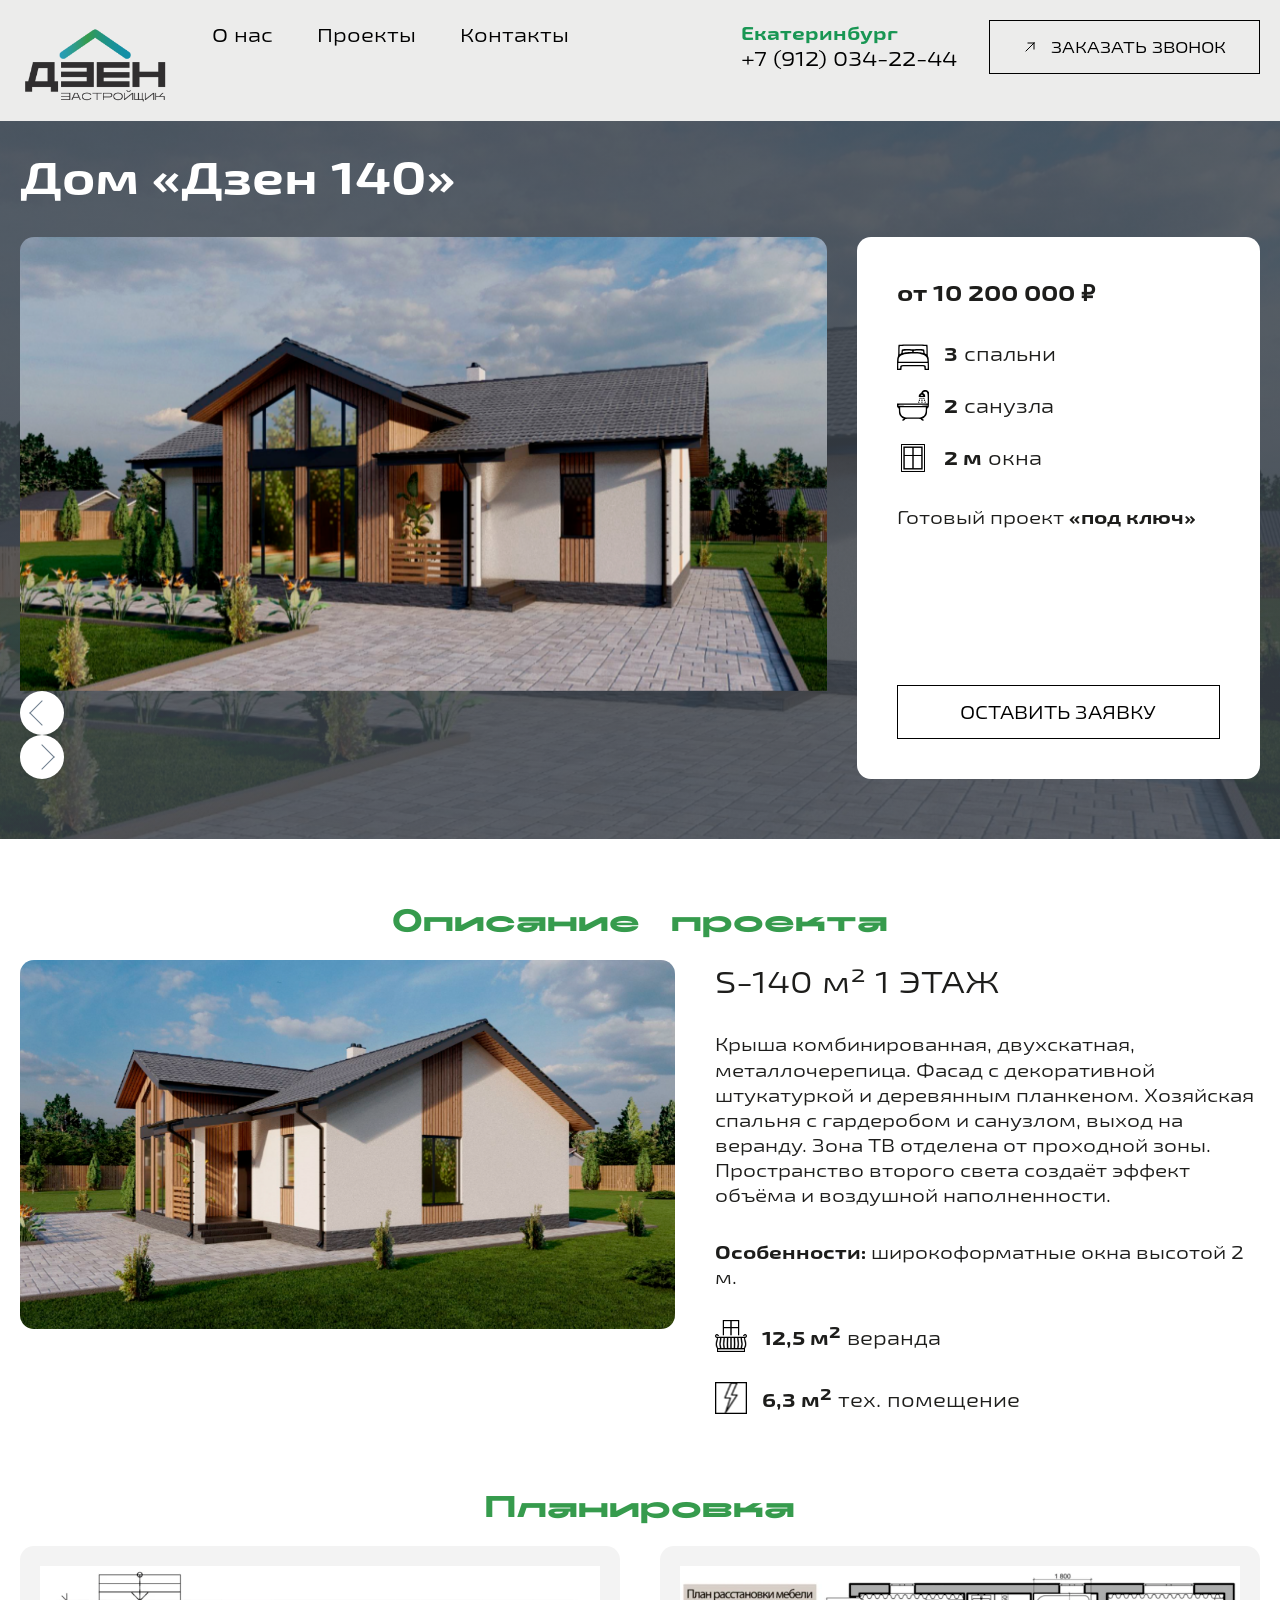
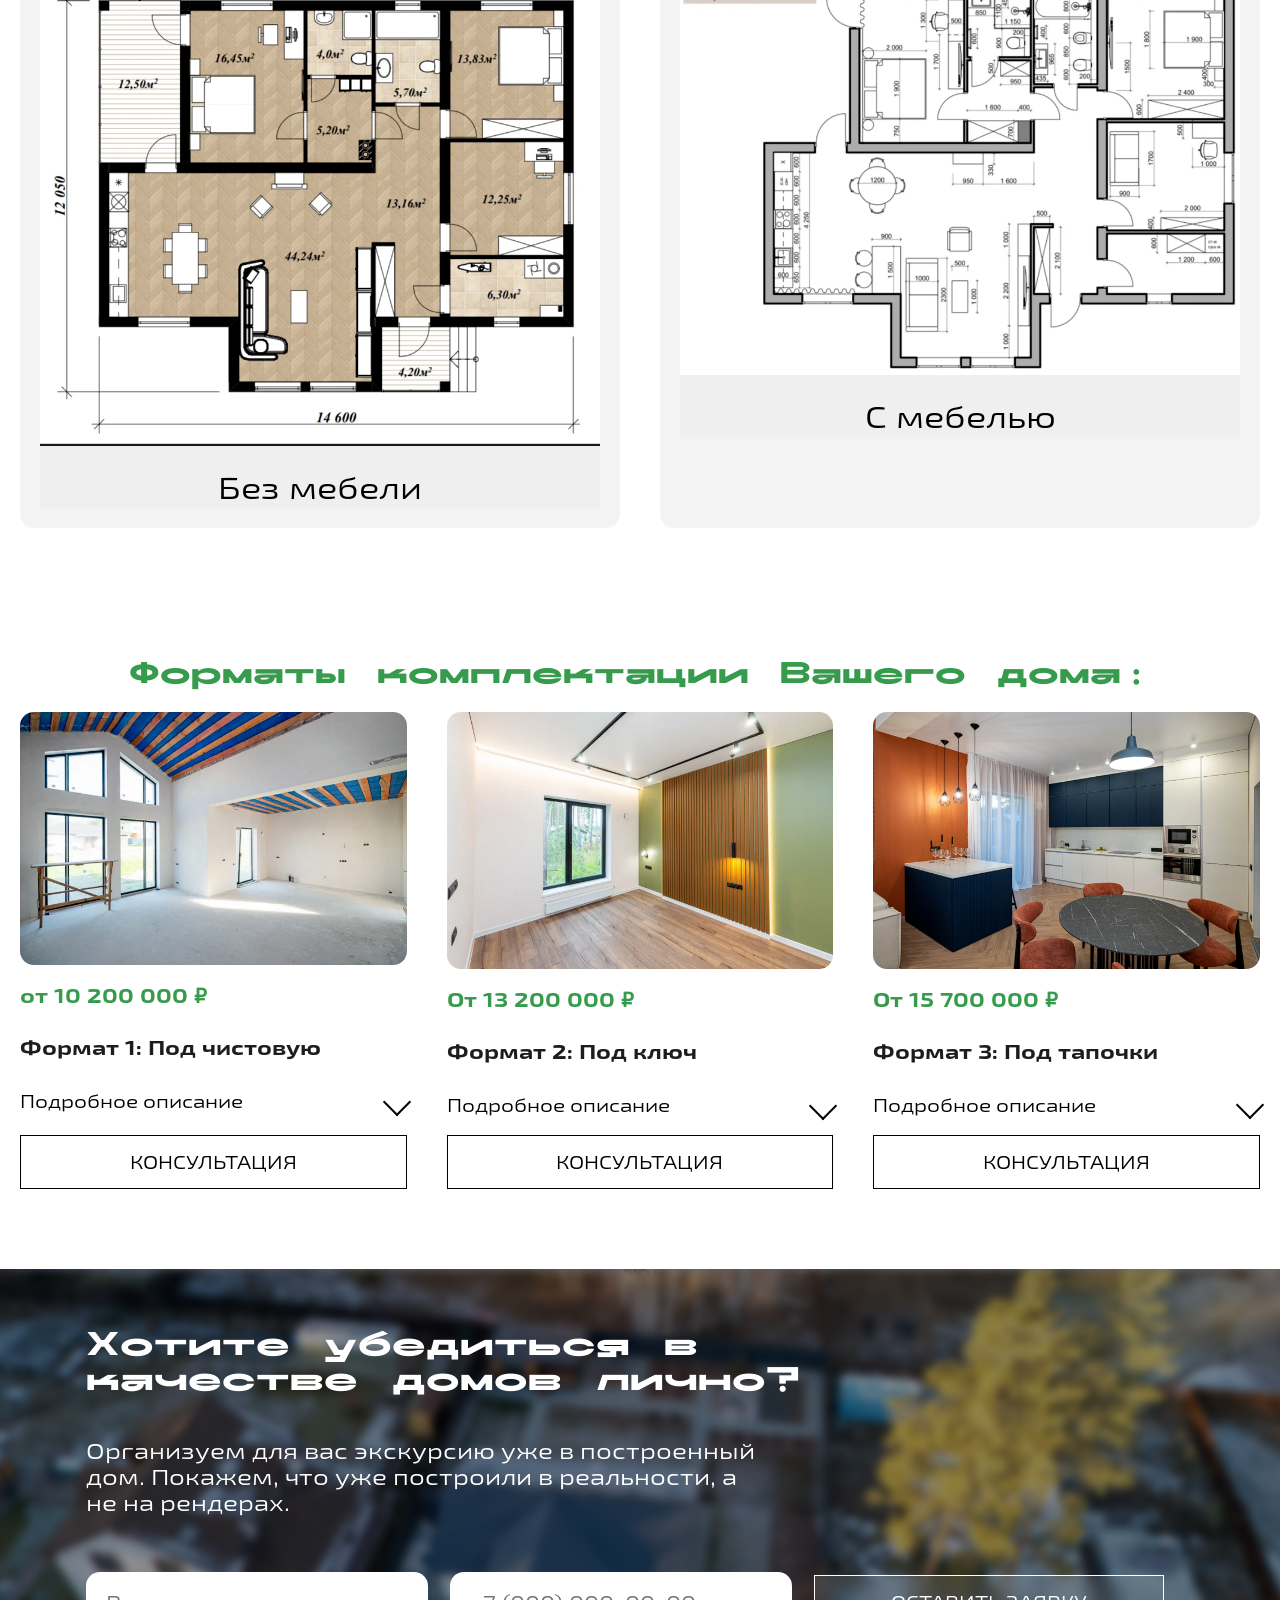
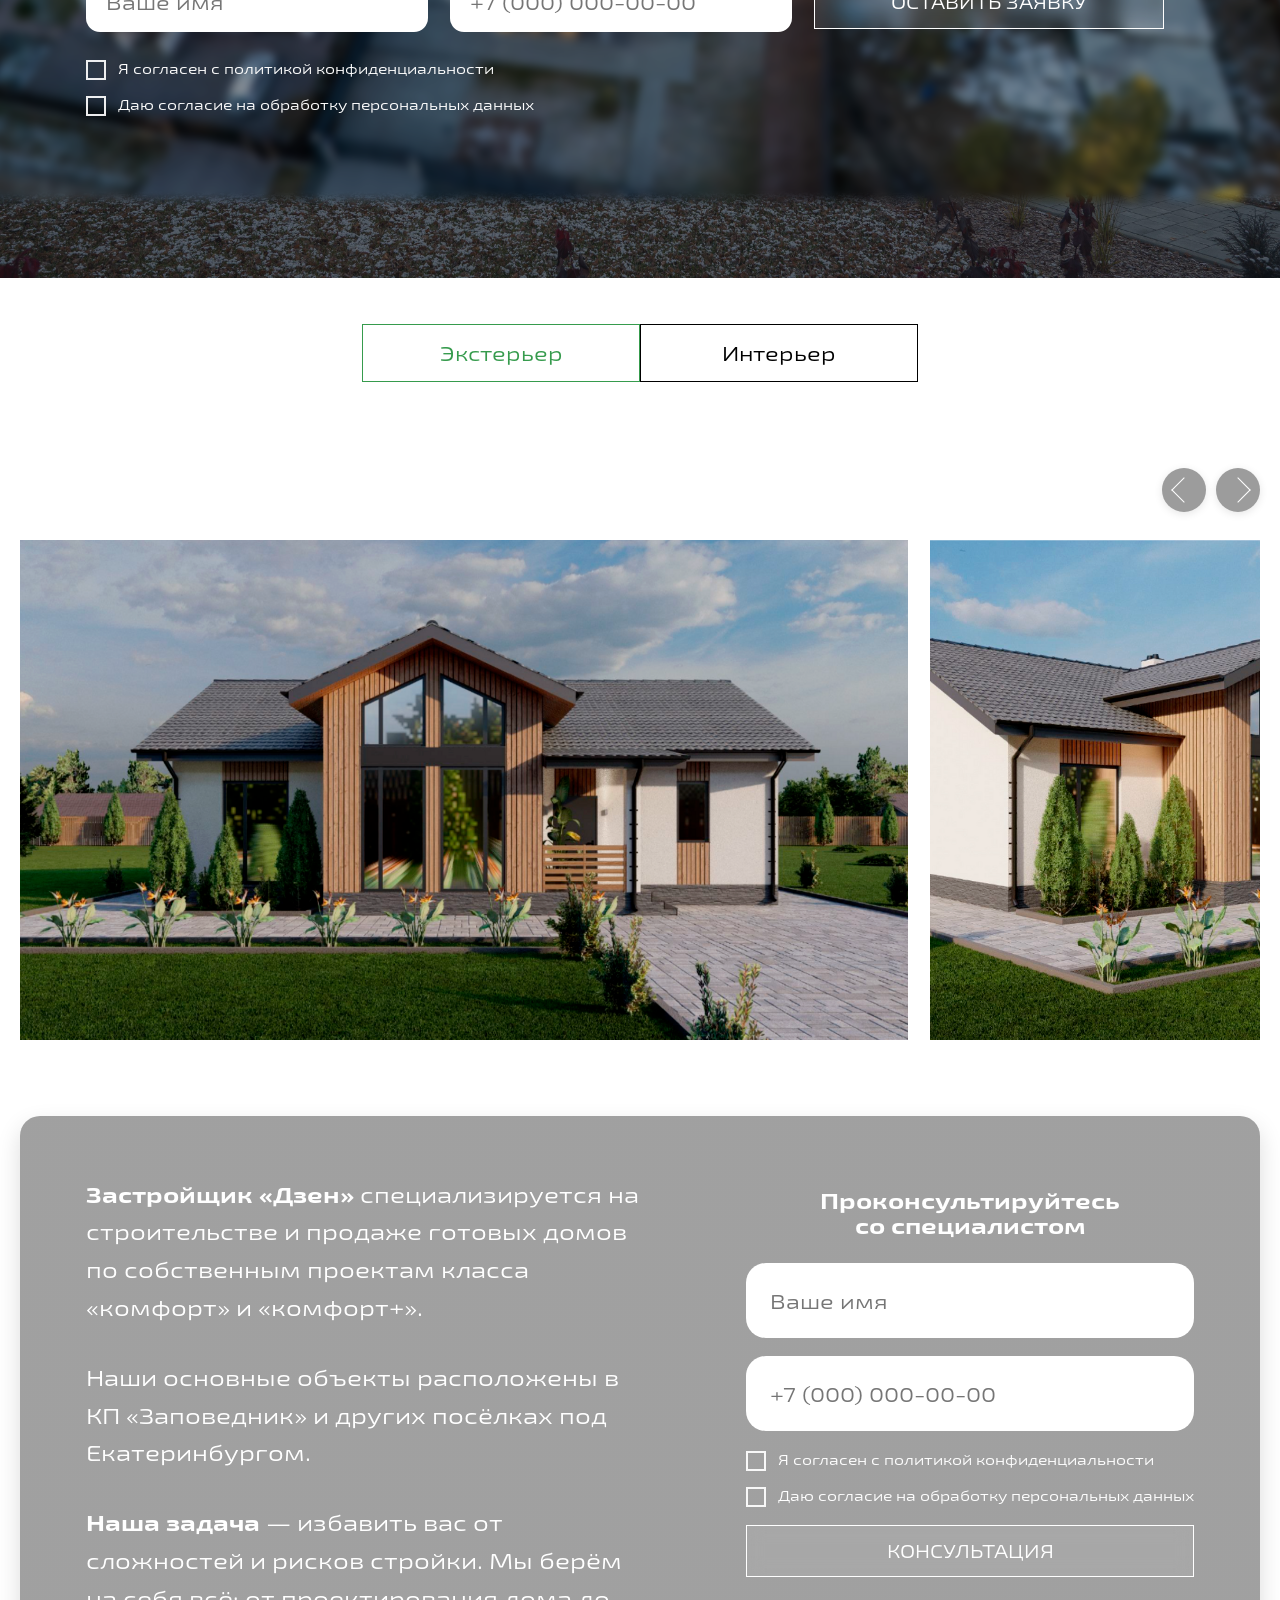
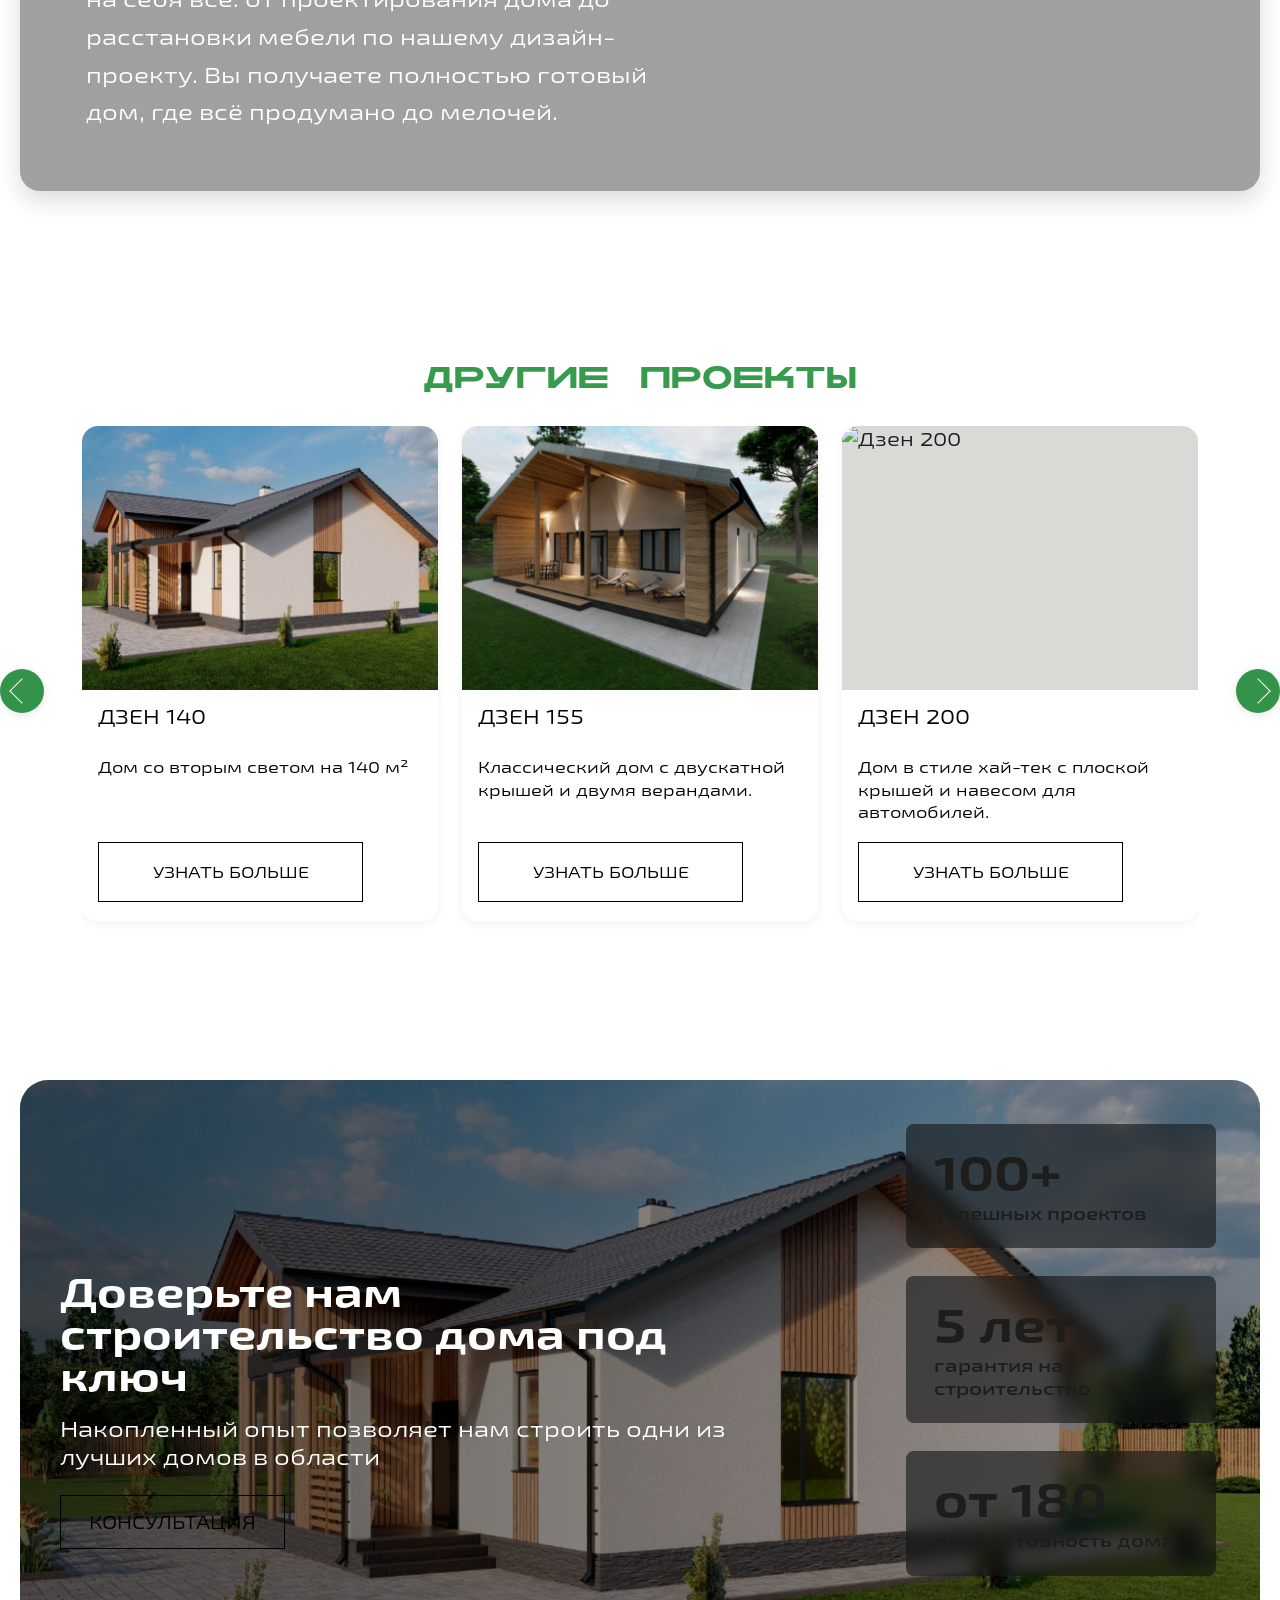
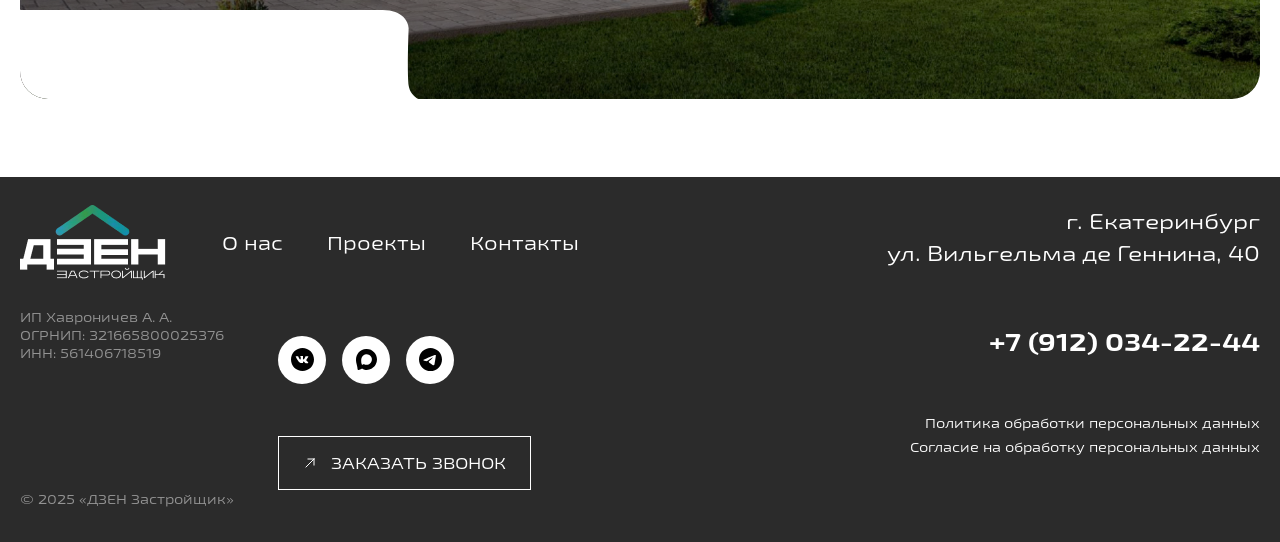
==== commit 6b1d5d45: "arrows Co-authored-by: Copilot <copilot@github.com>" ====
--- a/dzen140.html
+++ b/dzen140.html
@@ -13,8 +13,8 @@
     <header class="header" id="site-header">
         <div class="container">
             <div class="header__inner">
-                <a href="./index.html" class="header__logo">
-                    <img src="./assets/images/logo.png" alt="Дзен">
+                <a href="#" class="header__logo">
+                    <img src="./assets/images/logo.png" alt="Дзен" />
                 </a>
 
                 <div class="header__mobile-center">
@@ -23,19 +23,25 @@
                 </div>
 
                 <button class="header__burger" type="button" aria-label="Открыть меню">
-                    <span></span><span></span><span></span>
+                    <span></span>
+                    <span></span>
+                    <span></span>
                 </button>
 
                 <nav class="header__drawer">
                     <div class="header__drawer-head">
                         <button class="header__drawer-close" type="button" aria-label="Закрыть меню">×</button>
                     </div>
+
                     <ul class="header__drawer-menu">
                         <li><a href="#about">О нас</a></li>
                         <li><a href="#projects">Проекты</a></li>
+                        <li><a href="#gallery">Галерея</a></li>
+                        <li><a href="#blog">Блог</a></li>
                         <li><a href="#contacts">Контакты</a></li>
                     </ul>
-                    <a href="#contacts" class="header__drawer-button" data-open-callback>Заказать звонок</a>
+
+                    <a href="#contacts" class="header__drawer-button btn btn--shine">Заказать звонок</a>
                 </nav>
 
                 <div class="header__backdrop"></div>
@@ -53,8 +59,8 @@
                         <div class="header__city">Екатеринбург</div>
                         <a href="tel:+79120342244" class="header__phone">+7 (912) 034-22-44</a>
                     </div>
-                    <a href="#contacts" class="header__button" data-open-callback>
-                        <span class="header__button-icon">↗</span>
+
+                    <a href="#contacts" class="header__button btn btn--shine btn--arrow">
                         <span>ЗАКАЗАТЬ ЗВОНОК</span>
                     </a>
                 </div>
@@ -77,9 +83,9 @@
                                 <div class="swiper-slide"><img src="./assets/images/project_3_main.png" alt=""></div>
                             </div>
                         </div>
-                        <button class="project-hero__arrow project-hero__arrow--prev" type="button"
+                        <button class="arrow arrow--circle arrow--white arrow--prev" type="button"
                             aria-label="Предыдущее фото"></button>
-                        <button class="project-hero__arrow project-hero__arrow--next" type="button"
+                        <button class="arrow arrow--circle arrow--white arrow--next" type="button"
                             aria-label="Следующее фото"></button>
                     </div>
 
@@ -186,12 +192,12 @@
             <div class="plan-lightbox__backdrop" data-plan-close></div>
             <div class="plan-lightbox__dialog" role="dialog" aria-modal="true" aria-label="Просмотр планировки">
                 <button class="plan-lightbox__close" type="button" aria-label="Закрыть" data-plan-close>×</button>
-                <button class="plan-lightbox__arrow plan-lightbox__arrow--prev" type="button"
+                <button class="arrow arrow--prev" type="button"
                     aria-label="Предыдущая планировка"></button>
                 <div class="plan-lightbox__stage">
                     <img class="plan-lightbox__image" id="planLightboxImage" src="" alt="">
                 </div>
-                <button class="plan-lightbox__arrow plan-lightbox__arrow--next" type="button"
+                <button class="arrow arrow--next" type="button"
                     aria-label="Следующая планировка"></button>
             </div>
         </div>
@@ -266,18 +272,17 @@
                     <form class="steps__form-new">
                         <input class="steps__input" type="text" placeholder="Ваше имя">
                         <input class="steps__input" type="tel" placeholder="+7 (000) 000-00-00">
-                        <button class="steps__submit" type="button" data-open-callback>ОСТАВИТЬ ЗАЯВКУ</button>
+                        <button type="submit" class="steps__submit btn btn--shine">ОСТАВИТЬ ЗАЯВКУ</button>
 
                         <div class="steps__checks">
-                            <label class="steps__check">
+                            <label class="steps__check form-check form-check--light">
                                 <input type="checkbox">
-                                <span class="steps__check-box"></span>
-                                <span class="steps__check-text">Я согласен с политикой конфиденциальности</span>
+                                <span>Я согласен с политикой конфиденциальности</span>
                             </label>
-                            <label class="steps__check">
+
+                            <label class="steps__check form-check form-check--light">
                                 <input type="checkbox">
-                                <span class="steps__check-box"></span>
-                                <span class="steps__check-text">Даю согласие на обработку персональных данных</span>
+                                <span>Даю согласие на обработку персональных данных</span>
                             </label>
                         </div>
                     </form>
@@ -296,9 +301,9 @@
                 <div class="project-gallery__panel is-active" data-panel="ext">
                     <div class="project-gallery__top">
                         <div class="project-gallery__nav">
-                            <button class="project-gallery__arrow project-gallery__arrow--prev-ext" type="button"
+                            <button class="arrow arrow--circle arrow--gray arrow--prev" type="button"
                                 aria-label="Предыдущий слайд"></button>
-                            <button class="project-gallery__arrow project-gallery__arrow--next-ext" type="button"
+                            <button class="arrow arrow--circle arrow--gray arrow--next" type="button"
                                 aria-label="Следующий слайд"></button>
                         </div>
                     </div>
@@ -327,9 +332,9 @@
                 <div class="project-gallery__panel" data-panel="int">
                     <div class="project-gallery__top">
                         <div class="project-gallery__nav">
-                            <button class="project-gallery__arrow project-gallery__arrow--prev-int" type="button"
+                            <button class="arrow arrow--circle arrow--gray arrow--prev" type="button"
                                 aria-label="Предыдущий слайд"></button>
-                            <button class="project-gallery__arrow project-gallery__arrow--next-int" type="button"
+                            <button class="arrow arrow--circle arrow--gray arrow--next" type="button"
                                 aria-label="Следующий слайд"></button>
                         </div>
                     </div>
@@ -377,19 +382,18 @@
                             <form class="project-consult__form">
                                 <input class="project-consult__input" type="text" placeholder="Ваше имя">
                                 <input class="project-consult__input" type="tel" placeholder="+7 (000) 000-00-00">
-                                <div class="project-consult__checks">
-                                    <label class="project-consult__check">
+                                <div class="steps__checks">
+                                    <label class="steps__check form-check form-check--light">
                                         <input type="checkbox">
-                                        <span class="project-consult__check-box"></span>
                                         <span>Я согласен с политикой конфиденциальности</span>
                                     </label>
-                                    <label class="project-consult__check">
+
+                                    <label class="steps__check form-check form-check--light">
                                         <input type="checkbox">
-                                        <span class="project-consult__check-box"></span>
                                         <span>Даю согласие на обработку персональных данных</span>
                                     </label>
                                 </div>
-                                <button class="btn btn--shine project-consult__submit" type="button"
+                                <button class="services-form__btn btn btn--shine" type="button"
                                     data-open-callback>КОНСУЛЬТАЦИЯ</button>
                             </form>
                         </div>
@@ -404,7 +408,7 @@
             </div>
 
             <div class="projects__outer">
-                <button class="projects__arrow projects__arrow--prev" type="button" aria-label="Назад"></button>
+                <button class="arrow arrow--circle arrow--green arrow--prev" type="button" aria-label="Назад"></button>
 
                 <div class="projects__center">
                     <div class="container">
@@ -456,7 +460,7 @@
                     </div>
                 </div>
 
-                <button class="projects__arrow projects__arrow--next" type="button" aria-label="Вперёд"></button>
+                <button class="arrow arrow--circle arrow--green arrow--next" type="button" aria-label="Вперёд"></button>
             </div>
         </section>
 
--- a/style.css
+++ b/style.css
@@ -1,4 +1,3 @@
-/* Новые шрифты */
 @font-face {
   font-family: "Ultramono";
   src: url("./assets/fonts/brand/UltramonoWide-Light.woff") format("woff");
@@ -56,54 +55,52 @@
 }
 
 :root {
-  --color-white: white;
-  --color-bg: #ffffff;
-  --color-body: #1d1d1b;
-  --color-black: #000000;
-
-  --color-green: #369b4d;
-  --color-green-dark: #339349;
-  --color-green-dark-hover: #2d823f;
-  --color-green-border: #65aa5b;
-  --color-green-border-mobile: #b7d2b1;
-  --color-header-city: #189653;
-
-  --color-surface: #ececeb;
-  --color-surface-card: #f7f7f7;
-  --color-surface-placeholder: #d9d9d6;
-  --color-surface-conditions: #f2f2f2;
-  --color-surface-footer: #2b2b2b;
-
-  --color-text-muted: #949494;
-  --color-text-muted-soft: #909090;
-
-  --color-border-dark: #000000;
-  --color-border-dark-soft: rgba(0, 0, 0, 0.35);
-  --color-border-dark-hero: rgba(0, 0, 0, 0.45);
-  --color-border-light: rgba(255, 255, 255, 0.95);
-  --color-border-light-soft: rgba(255, 255, 255, 0.92);
-
-  --color-overlay-header: rgba(255, 255, 255, 0.88);
-  --color-overlay-services: rgba(19, 19, 19, 0.34);
-  --color-overlay-hero-start: rgba(0, 0, 0, 0.48);
-  --color-overlay-hero-mid-1: rgba(0, 0, 0, 0.34);
-  --color-overlay-hero-mid-2: rgba(0, 0, 0, 0.18);
-  --color-overlay-hero-end: rgba(0, 0, 0, 0.08);
-  --color-overlay-gallery: rgba(0, 0, 0, 0.56);
-  --color-overlay-gallery-more: rgba(0, 0, 0, 0.62);
-
-  --shadow-soft: 0 2px 10px rgba(0, 0, 0, 0.06);
-  --shadow-header: 0 10px 32px rgba(0, 0, 0, 0.08);
-
+  --font-text: "ExoExpanded", Arial, sans-serif;
+  --font-title: "Ultramono", Arial, sans-serif;
+  --white: #ffffff;
+  --black: #000000;
+  --text: #1d1d1b;
+  --green: #369b4d;
+  --green-dark: #339349;
+  --green-hover: #2d823f;
+  --surface: #ececeb;
+  --card: #f7f7f7;
+  --placeholder: #d9d9d6;
+  --footer: #2b2b2b;
+  --muted: #949494;
   --radius-xl: 28px;
   --radius-lg: 24px;
   --radius-md: 16px;
   --radius-sm: 12px;
-
-  --container-max-width: 1440px;
-  --container-padding: 20px;
+  --container: 1400px;
+  --page-gap: 20px;
   --header-height: 92px;
   --body-offset: 104px;
+  --hero-height: 699px;
+  --field-height: 60px;
+  --button-height: 54px;
+  --hero-main-top: 220px;
+  --hero-main-side: 72px;
+  --hero-content-width: 1040px;
+  --hero-title-size: clamp(46px, 4.9vw, 72px);
+  --hero-title-note-size: clamp(20px, 2.35vw, 34px);
+  --hero-text-width: 760px;
+  --hero-text-size: clamp(18px, 1.75vw, 22px);
+  --hero-text-offset: 26px;
+  --hero-underlay-width: 518px;
+  --hero-underlay-height: 111px;
+  --hero-button-width: 350px;
+  --hero-button-left: 38px;
+  --hero-button-bottom: 20px;
+  --form-title-size: clamp(24px, 2vw, 32px);
+  --form-title-line: 1.15;
+  --icon-stroke: 1px;
+  --icon-arrow-size: 14px;
+  --icon-plus-size: 17px;
+  --icon-arrow-mask: url("data:image/svg+xml,%3Csvg xmlns='http://www.w3.org/2000/svg' viewBox='0 0 14 14'%3E%3Cpath d='M3 11L11 3M11 3H5M11 3V9' fill='none' stroke='black' stroke-width='1' stroke-linecap='square' stroke-linejoin='miter'/%3E%3C/svg%3E");
+  --shadow-soft: 0 2px 10px rgba(0, 0, 0, 0.06);
+  --shadow-card: 0 4px 14px rgba(0, 0, 0, 0.06);
+  --shadow-header: 0 10px 32px rgba(0, 0, 0, 0.08);
 }
 
 *,
@@ -114,21 +111,38 @@
 
 html {
   scroll-behavior: smooth;
+  overflow-x: hidden;
 }
 
 body {
   margin: 0;
-  font-family: "ExoExpanded", Arial, sans-serif;
+  padding-top: var(--body-offset);
+  overflow-x: hidden;
+  font-family: var(--font-text);
   font-size: 19px;
   line-height: 1.4;
-  color: var(--color-body);
-  background-color: var(--color-bg);
-  padding-top: var(--body-offset);
-}
-
-img {
+  color: var(--text);
+  background: var(--white);
+}
+
+h1,
+h2,
+h3,
+p,
+ul,
+ol {
+  margin: 0;
+}
+
+ul,
+ol {
+  padding: 0;
+}
+
+img,
+video {
   display: block;
-  max-width: 100%;
+  width: 100%;
   height: auto;
 }
 
@@ -137,77 +151,77 @@
   text-decoration: none;
 }
 
-ul,
-ol {
-  margin: 0;
-  padding: 0;
-}
-
-.heading-number {
-  font-family: "ExoExpanded", Arial, sans-serif;
+button,
+input,
+textarea,
+select {
+  font: inherit;
+}
+
+button {
+  cursor: pointer;
+}
+
+body.menu-open,
+body.modal-open {
+  overflow: hidden;
+}
+
+.container {
+  width: min(var(--container), calc(100% - var(--page-gap) * 2));
+  margin: 0 auto;
+}
+
+:is(.section-title, .ready-objects__title, .steps__title, .plot__title) {
+  font-family: var(--font-title);
+  font-size: clamp(28px, 2.5vw, 35px);
+  line-height: 0.95;
+  font-weight: 900;
+  color: var(--green);
+}
+
+.section-title {
+  margin-bottom: 24px;
+  text-align: center;
+}
+
+.section-title--left {
+  text-align: left;
+}
+
+.btn {
+  display: inline-flex;
+  align-items: center;
+  justify-content: center;
+  min-height: 54px;
+  padding: 0 28px;
+  border: 1px solid currentColor;
+  background: transparent;
+  font-size: 18px;
+  line-height: 1;
   font-weight: 400;
-  line-height: inherit;
-  letter-spacing: normal;
-}
-
-/* общий блик для кнопок */
-.header__button,
-.header__drawer-button,
-.hero__button,
-.project-hero__button,
-.services-form__btn,
-.ready-form__btn,
-.services-form__link-btn,
-.ready-form__link-btn,
-.project-slide__btn,
-.steps__submit,
-.project-consult__submit,
-.project-bottom-cta__button,
-.plot__submit,
-.gallery__button,
-.site-footer__button,
-.callback-modal__submit {
+  text-transform: uppercase;
+  white-space: nowrap;
+  transition: .25s;
+  cursor: pointer;
+}
+
+.btn--full {
+  width: 100%;
+}
+
+.btn--shine {
   position: relative;
   overflow: hidden;
   isolation: isolate;
 }
 
-.header__button>*,
-.header__drawer-button>*,
-.hero__button>*,
-.project-hero__button>*,
-.services-form__btn>*,
-.ready-form__btn>*,
-.services-form__link-btn>*,
-.ready-form__link-btn>*,
-.project-slide__btn>*,
-.steps__submit>*,
-.project-consult__submit>*,
-.project-bottom-cta__button>*,
-.plot__submit>*,
-.gallery__button>*,
-.site-footer__button>*,
-.callback-modal__submit>* {
+.btn--shine>* {
   position: relative;
   z-index: 1;
 }
 
-.header__button::after,
-.header__drawer-button::after,
-.hero__button::after,
-.project-hero__button::after,
-.services-form__btn::after,
-.ready-form__btn::after,
-.services-form__link-btn::after,
-.ready-form__link-btn::after,
-.project-slide__btn::after,
-.steps__submit::after,
-.project-consult__submit::after,
-.project-bottom-cta__button::after,
-.plot__submit::after,
-.gallery__button::after,
-.site-footer__button::after,
-.callback-modal__submit::after {
+.btn--shine::after {
   content: "";
   position: absolute;
   top: -20%;
@@ -216,66 +230,119 @@
   height: 140%;
   z-index: 0;
   pointer-events: none;
-  transform: skewX(-24deg) translateX(0);
-  background: linear-gradient(90deg,
-      rgba(255, 255, 255, 0) 0%,
-      rgba(255, 255, 255, 0.08) 25%,
-      rgba(255, 255, 255, 0.32) 50%,
-      rgba(255, 255, 255, 0.08) 75%,
-      rgba(255, 255, 255, 0) 100%);
-  animation: button-shine 5s ease-in-out infinite;
+  transform: skewX(-24deg);
+  background: linear-gradient(90deg, transparent, rgba(255, 255, 255, .32), transparent);
+  animation: button-shine 5s infinite;
 }
 
 @keyframes button-shine {
-  0% {
-    left: -35%;
-    opacity: 0;
-  }
-
+
+  0%,
   8% {
     left: -35%;
     opacity: 0;
   }
 
-  20% {
+  20%,
+  48% {
     opacity: 1;
   }
 
-  48% {
-    left: 120%;
-    opacity: 1;
-  }
-
-  52% {
-    left: 120%;
-    opacity: 0;
-  }
-
+  52%,
   100% {
     left: 120%;
     opacity: 0;
   }
 }
 
-.container {
+.btn--arrow {
+  gap: 14px;
+}
+
+.btn--arrow::before {
+  content: "";
+  position: relative;
+  z-index: 1;
+  width: var(--icon-arrow-size);
+  height: var(--icon-arrow-size);
+  flex: 0 0 auto;
+  background: currentColor;
+  -webkit-mask: var(--icon-arrow-mask) center / contain no-repeat;
+  mask: var(--icon-arrow-mask) center / contain no-repeat;
+}
+
+.arrow {
+  display: flex;
+  align-items: center;
+  justify-content: center;
+  width: 44px;
+  height: 44px;
+  border: none;
+  background: transparent;
+  color: #000;
+  cursor: pointer;
+  font-size: 0;
+  transition: .25s;
+}
+
+.arrow::after {
+  content: "";
+  width: 18px;
+  height: 18px;
+  border-left: 1px solid currentColor;
+  border-bottom: 1px solid currentColor;
+}
+
+.arrow--prev::after {
+  transform: rotate(45deg);
+}
+
+.arrow--next::after {
+  transform: rotate(-135deg);
+}
+
+.arrow--circle {
+  border-radius: 50%;
+  box-shadow: 0 2px 8px rgba(0, 0, 0, .1);
+}
+
+.arrow--white {
+  background: #fff;
+  color: #6d7d8d;
+}
+
+.arrow--gray {
+  background: #9c9c9c;
+  color: #fff;
+}
+
+.arrow--green {
+  background: var(--green-dark);
+  color: #fff;
+}
+
+.form-input {
   width: 100%;
-  max-width: var(--container-max-width);
-  margin-inline: auto;
-  padding-inline: var(--container-padding);
-}
-
-.section-title {
-  margin: 0 0 24px;
-  font-family: "Ultramono", Arial, sans-serif;
-  font-size: 35px;
-  line-height: 0.95;
-  font-weight: 900;
-  color: var(--color-green);
-  text-align: center;
-}
-
-.section-title--left {
-  text-align: left;
+  height: var(--field-height);
+  padding: 0 20px;
+  border: 0;
+  background: var(--white);
+  font-size: 18px;
+  color: var(--black);
+}
+
+.form-check {
+  display: flex;
+  align-items: flex-start;
+  gap: 10px;
+}
+
+.form-check input {
+  flex: 0 0 auto;
+}
+
+.form-check--light {
+  color: var(--white);
 }
 
 .header {
@@ -284,16 +351,12 @@
   z-index: 1000;
   width: 100%;
   padding-block: 6px;
-  background-color: var(--color-surface);
-  transition:
-    background-color 0.3s ease,
-    backdrop-filter 0.3s ease,
-    box-shadow 0.3s ease,
-    padding 0.3s ease;
+  background: var(--surface);
+  transition: .3s;
 }
 
 .header--scrolled {
-  background-color: var(--color-overlay-header);
+  background: rgba(255, 255, 255, 0.88);
   box-shadow: var(--shadow-header);
   backdrop-filter: blur(14px);
   -webkit-backdrop-filter: blur(14px);
@@ -312,43 +375,40 @@
   flex-shrink: 0;
 }
 
-.header__logo img {
-  width: 100%;
-}
-
 .header__nav {
   flex: 1 1 auto;
-  min-width: 0;
-}
-
-.header__menu {
-  gap: 0;
+}
+
+:is(.header__menu, .site-footer__nav) {
   display: flex;
   align-items: flex-start;
   gap: 44px;
   list-style: none;
+}
+
+.header__menu {
   padding-top: 6px;
 }
 
+:is(.header__menu a, .site-footer__nav a) {
+  line-height: 1;
+  white-space: nowrap;
+  transition: .25s;
+}
+
 .header__menu a {
-  font-family: "ExoExpanded", Arial, sans-serif;
-  font-size: 19px;
-  line-height: 1;
-  font-weight: 400;
-  color: var(--color-black);
-  white-space: nowrap;
-  transition: opacity 0.25s ease;
-}
-
-.header__menu a:hover {
-  opacity: 0.7;
+  color: var(--black);
+}
+
+:is(.header__menu a, .site-footer__nav a, .site-footer__phone, .site-footer__legal a, .site-footer__button):hover {
+  opacity: .72;
 }
 
 .header__side {
-  margin-left: auto;
   display: flex;
   align-items: center;
   gap: 32px;
+  margin-left: auto;
   flex-shrink: 0;
 }
 
@@ -361,53 +421,39 @@
 }
 
 .header__city {
-  font-family: "ExoExpanded", Arial, sans-serif;
   font-size: 18px;
   line-height: 1;
   font-weight: 700;
-  color: var(--color-header-city);
+  color: #189653;
 }
 
 .header__phone {
-  font-family: "ExoExpanded", Arial, sans-serif;
   font-size: 20px;
   line-height: 1;
-  font-weight: 400;
-  color: var(--color-black);
+  color: var(--black);
   white-space: nowrap;
 }
 
 .header__button {
-  display: inline-flex;
-  align-items: center;
-  justify-content: center;
   gap: 14px;
   width: 271px;
   height: 44px;
-  padding: 0 22px;
   margin-top: 4px;
-  border: 1px solid var(--color-border-dark-soft);
-  background-color: transparent;
-  font-family: "ExoExpanded", Arial, sans-serif;
+  color: var(--black);
   font-size: 16px;
-  line-height: 1;
-  font-weight: 400;
-  color: var(--color-black);
-  cursor: pointer;
-  transition:
-    background-color 0.25s ease,
-    border-color 0.25s ease,
-    opacity 0.25s ease;
 }
 
 .header__button:hover {
-  background-color: rgba(255, 255, 255, 0.18);
+  background: rgba(255, 255, 255, 0.18);
   border-color: rgba(0, 0, 0, 0.5);
 }
 
 .header__button-icon {
   font-size: 15px;
-  line-height: 1;
+}
+
+:is(.header__mobile-center, .header__burger, .header__drawer, .header__backdrop, .services__mobile-select) {
+  display: none;
 }
 
 .hero {
@@ -416,15 +462,18 @@
 
 .hero__card {
   position: relative;
-  min-height: 699px;
-  border-radius: var(--radius-xl) var(--radius-xl) var(--radius-xl) 0;
+  min-height: var(--hero-height);
   overflow: hidden;
-  background-color: var(--color-surface-placeholder);
-}
-
-.hero__slider {
+  border-radius: 28px 28px 28px 0px;
+  background: var(--placeholder);
+}
+
+:is(.hero__slider, .hero__overlay) {
   position: absolute;
   inset: 0;
+}
+
+.hero__slider {
   z-index: 1;
   overflow: hidden;
 }
@@ -441,158 +490,121 @@
   width: 33.333333%;
   height: 100%;
   flex-shrink: 0;
-  background-repeat: no-repeat;
-  background-position: center center;
-  background-size: cover;
+  background: center / cover no-repeat;
 }
 
 .hero__overlay {
-  position: absolute;
-  inset: 0;
   z-index: 2;
-  background: linear-gradient(90deg,
-      rgba(0, 0, 0, 0.748) 0%,
-      rgba(0, 0, 0, 0.537) 34%,
-      rgba(0, 0, 0, 0.483) 66%,
-      rgba(0, 0, 0, 0.297) 100%);
+  background: linear-gradient(90deg, rgba(0, 0, 0, .75), rgba(0, 0, 0, .3));
 }
 
 .hero__main {
   position: relative;
   z-index: 3;
-  min-height: 699px;
-  padding: 250px 40px 18px;
+
+  min-height: var(--hero-height);
+  padding: var(--hero-main-top) var(--hero-main-side) 0;
+
   display: flex;
   flex-direction: column;
-  align-items: flex-start;
 }
 
 .hero__content-box {
   position: relative;
   z-index: 2;
-  max-width: 860px;
+  max-width: var(--hero-content-width);
 }
 
 .hero__title {
-  margin: 0;
-  font-family: "Ultramono", Arial, sans-serif;
-  font-size: 45px;
-  line-height: 0.95;
+  font-family: var(--font-title);
+  font-size: var(--hero-title-size);
+  line-height: .9;
   font-weight: 900;
-  letter-spacing: 0;
-  color: var(--color-white);
-  text-transform: uppercase;
+  color: var(--white);
 }
 
 .hero__title-note {
-  font-family: "Ultramono", Arial, sans-serif;
-  font-size: 31px;
+  display: inline-block;
+  font-family: var(--font-title);
+  font-size: var(--hero-title-note-size);
   line-height: 1;
   font-weight: 300;
-  color: var(--color-white);
+  color: var(--white);
   white-space: nowrap;
+  vertical-align: baseline;
 }
 
 .hero__text {
-  max-width: 587px;
-  margin: 24px 0 0;
-  font-family: "ExoExpanded", Arial, sans-serif;
-  font-size: 22px;
-  line-height: 1.18;
-  font-weight: 400;
-  color: var(--color-white);
-}
-
-
+  max-width: var(--hero-text-width);
+  margin-top: var(--hero-text-offset);
+  font-size: var(--hero-text-size);
+  line-height: 1.2;
+  color: var(--white);
+}
 
 .hero__button-underlay {
   position: absolute;
+  left: -64px;
+  bottom: -4px;
+
+  width: var(--hero-underlay-width);
+  height: var(--hero-underlay-height);
+
+  background: url("./assets/images/podlozhka.svg") no-repeat left bottom / 100% 100%;
+
+  pointer-events: none;
+  z-index: 2;
+}
+
+.hero__button {
+  position: absolute;
   left: 0;
-  bottom: -10px;
-  z-index: 1;
-  width: 424px;
-  height: 118px;
-  background: url("./assets/images/podlozhka.svg") left bottom / 100% 100% no-repeat;
-  pointer-events: none;
-}
-
-.hero__main {
-  position: relative;
-  z-index: 4;
-  min-height: 699px;
-  padding: 250px 40px 0;
-  display: flex;
-  flex-direction: column;
-  align-items: flex-start;
-}
-
-.hero__button {
-  top: 224px;
-  position: relative;
-  z-index: 3;
-  display: inline-flex;
+  bottom: 0;
+
+  width: var(--hero-button-width);
+  height: var(--button-height);
+
+  display: flex;
   align-items: center;
   justify-content: center;
-  width: 350px;
-  height: 54px;
-  margin-top: auto;
-  margin-left: -40px;
-  margin-bottom: 0px;
-  padding: 0 24px;
-  border: 1px solid var(--color-border-dark-hero);
-  background-color: transparent;
-  font-family: "ExoExpanded", Arial, sans-serif;
-  font-size: 18px;
-  line-height: 1;
-  font-weight: 400;
-  color: var(--color-black);
-  text-transform: uppercase;
-  transition:
-    background-color 0.25s ease,
-    border-color 0.25s ease;
+
+  z-index: 3;
 }
 
 .hero__button:hover {
-  background-color: rgba(0, 0, 0, 0.03);
+  background: rgba(0, 0, 0, .03);
+}
+
+:is(.about, .services, .projects, .ready-objects, .conditions, .steps, .plot, .faq) {
+  padding-block: 88px;
 }
 
 .about {
-  padding-top: 88px;
   padding-bottom: 80px;
 }
 
 .about .section-title {
-  margin: 0 0 42px;
-  font-family: "Ultramono", Arial, sans-serif;
-  font-size: 35px;
-  line-height: 1;
-  font-weight: 900;
-  color: var(--color-green);
+  margin-bottom: 42px;
 }
 
 .about__inner {
   display: grid;
-  grid-template-columns: minmax(0, 641px) minmax(0, 520px);
+  grid-template-columns: 641px 520px;
   justify-content: space-between;
-  align-items: start;
   gap: 72px;
 }
 
 .about__content {
   max-width: 641px;
-  font-family: "ExoExpanded", Arial, sans-serif;
   font-size: 20px;
   line-height: 1.55;
-  font-weight: 400;
-  color: var(--color-black);
+  color: var(--black);
 }
 
 .about__stats {
   display: grid;
-  grid-template-columns: repeat(2, minmax(180px, 1fr));
-  align-content: start;
-  column-gap: 52px;
-  row-gap: 38px;
+  grid-template-columns: 1fr 1fr;
+  gap: 38px 52px;
   padding-top: 6px;
 }
 
@@ -600,74 +612,62 @@
   text-align: center;
 }
 
+:is(.stat__value, .service-card__number, .ready-card__number, .conditions-tile__value) {
+  font-size: clamp(30px, 3.4vw, 50px);
+  line-height: .95;
+  font-weight: 700;
+}
+
 .stat__value {
-  margin: 0;
-  font-family: "ExoExpanded", Arial, sans-serif;
-  font-size: 50px;
-  line-height: 0.95;
-  font-weight: 700;
-  color: var(--color-black);
-}
-
-.stat__label {
+  color: var(--black);
+}
+
+:is(.stat__label, .conditions-tile__label) {
   margin-top: 8px;
-  font-family: "ExoExpanded", Arial, sans-serif;
   font-size: 20px;
   line-height: 1.25;
-  font-weight: 400;
-  color: var(--color-black);
+  color: var(--black);
 }
 
 .about-photo {
-  padding-top: 0;
-  padding-bottom: 80px;
+  padding-block: 0 80px;
 }
 
 .about-photo__box {
-  width: 100%;
   min-height: 600px;
   overflow: hidden;
-  background-color: var(--color-surface-placeholder);
+  background: var(--placeholder);
 }
 
 .about-photo__video {
-  width: 100%;
   height: 100%;
   object-fit: cover;
 }
 
 .services {
-  padding-top: 56px;
-  padding-bottom: 96px;
+  padding-block: 56px 96px;
 }
 
 .services__section-title {
-  margin: 0 0 18px;
-  font-size: 35px;
-  line-height: 1;
-  font-weight: 500;
-  color: var(--color-green);
-}
-
-.services__lead,
-.services__sublead {
-  margin-inline: auto;
+  margin-bottom: calc(var(--hero-button-bottom) + 2px);
   text-align: center;
-  font-family: "ExoExpanded", Arial, sans-serif;
+}
+
+:is(.services__lead, .services__sublead) {
+  max-width: 820px;
+  margin: 0 auto;
+  text-align: center;
   font-size: 20px;
-  font-weight: 400;
-  color: var(--color-black);
+  color: var(--black);
 }
 
 .services__lead {
-  max-width: 820px;
   margin-bottom: 10px;
   line-height: 1.6;
 }
 
 .services__sublead {
   margin-bottom: 28px;
-  line-height: 1.4;
 }
 
 .services__tabs {
@@ -675,30 +675,24 @@
   grid-template-columns: 1fr 1fr;
   max-width: 860px;
   margin: 0 auto 40px;
-  border: 1px solid var(--color-green-border);
+  border: 1px solid #65aa5b;
 }
 
 .services__tab {
   min-height: 56px;
-  border: none;
+  border: 0;
   background: transparent;
-  font-family: "ExoExpanded", Arial, sans-serif;
   font-size: 20px;
-  line-height: 1;
-  font-weight: 400;
-  color: var(--color-black);
-  cursor: pointer;
-  transition:
-    color 0.25s ease,
-    background-color 0.25s ease;
+  color: var(--black);
+  transition: .25s;
 }
 
 .services__tab+.services__tab {
-  border-left: 1px solid var(--color-green-border);
+  border-left: 1px solid #65aa5b;
 }
 
 .services__tab.is-active {
-  color: var(--color-green);
+  color: var(--green);
 }
 
 .services__panel {
@@ -709,42 +703,33 @@
   display: block;
 }
 
-.services-build,
-.services-ready {
+:is(.services-build, .services-ready) {
   display: grid;
+  grid-template-columns: repeat(12, 1fr);
   gap: 24px;
 }
 
-.services-build {
-  grid-template-columns: repeat(12, 1fr);
-  align-items: stretch;
-}
-
-.services-ready {
-  grid-template-columns: repeat(12, 1fr);
-  align-items: start;
+:is(.services__image-card, .services-form, .ready-form) {
+  overflow: hidden;
+  border-radius: var(--radius-lg);
 }
 
 .services__image-card {
   grid-column: span 4;
   min-height: 340px;
-  border-radius: var(--radius-lg);
-  overflow: hidden;
-  background-color: var(--color-surface-placeholder);
-}
-
-.services__image-card img {
-  width: 100%;
+  background: var(--placeholder);
+}
+
+:is(.services__image-card, .conditions-tile--image, .gallery__item, .project-slide__image) img {
   height: 100%;
   object-fit: cover;
 }
 
-.service-card,
-.ready-card {
+:is(.service-card, .ready-card) {
   padding: 20px 25px 20px 30px;
   border-radius: var(--radius-md);
-  background-color: var(--color-surface-card);
-  box-shadow: 0 4px 14px rgba(0, 0, 0, 0.06);
+  background: var(--card);
+  box-shadow: var(--shadow-card);
 }
 
 .service-card {
@@ -762,43 +747,28 @@
   min-height: 282px;
 }
 
-.service-card__number,
-.ready-card__number {
-  margin: 0 0 12px;
-  font-family: "ExoExpanded", Arial, sans-serif;
-  font-size: 50px;
-  line-height: 0.95;
-  font-weight: 700;
-  color: var(--color-black);
-}
-
-.service-card__title,
-.ready-card__title {
-  margin: 0 0 12px;
-  font-family: "ExoExpanded", Arial, sans-serif;
+:is(.service-card__number, .ready-card__number) {
+  margin-bottom: 12px;
+  color: var(--black);
+}
+
+:is(.service-card__title, .ready-card__title) {
+  margin-bottom: 12px;
   font-size: 22px;
   line-height: 1.2;
   font-weight: 700;
-  color: var(--color-black);
-}
-
-.service-card__text,
-.ready-card__list li {
-  margin: 0;
-  font-family: "ExoExpanded", Arial, sans-serif;
+  color: var(--black);
+}
+
+:is(.service-card__text, .ready-card__list li) {
   font-size: 18px;
   line-height: 1.55;
-  font-weight: 400;
-  color: var(--color-black);
-}
-
-.services-form,
-.ready-form {
+  color: var(--black);
+}
+
+:is(.services-form, .ready-form) {
   min-height: 586px;
-  border-radius: var(--radius-lg);
-  overflow: hidden;
-  background:
-    linear-gradient(var(--color-overlay-services), var(--color-overlay-services)),
+  background: linear-gradient(rgba(19, 19, 19, .34), rgba(19, 19, 19, .34)),
     url("./assets/images/services-form-bg.jpg") center / cover no-repeat;
 }
 
@@ -811,129 +781,76 @@
   grid-column: span 5;
 }
 
-.services-form__overlay,
-.ready-form__overlay {
+:is(.services-form__overlay, .ready-form__overlay) {
   display: flex;
   flex-direction: column;
   height: 100%;
-  padding: 28px 36px 28px;
+  padding: 28px 36px;
 }
 
 .ready-form__overlay {
   padding-inline: 32px;
 }
 
-.services-form__title,
-.ready-form__title {
-  max-width: 100%;
-  margin: 0;
-  font-family: "ExoExpanded", Arial, sans-serif;
-  font-size: 24px;
-  line-height: 1.22;
+:is(.services-form__title, .ready-form__title) {
+  margin-bottom: 20px;
+  font-size: var(--form-title-size);
+  line-height: var(--form-title-line);
   font-weight: 700;
-  color: var(--color-white);
-}
-
-.services-form__body,
-.ready-form__body {
-  margin-top: 34px;
+  color: var(--white);
+}
+
+:is(.services-form__body, .ready-form__body) {
   display: flex;
   flex-direction: column;
   gap: 14px;
-}
-
-.services-form__input,
-.ready-form__input {
-  width: 100%;
-  height: 60px;
-  padding: 0 20px;
-  border: none;
+  margin-top: auto;
+}
+
+:is(.services-form__input, .ready-form__input) {
   border-radius: var(--radius-sm);
-  background-color: var(--color-white);
-  font-family: "ExoExpanded", Arial, sans-serif;
-  font-size: 18px;
-  color: var(--color-black);
-}
-
-.services-form__check,
-.ready-form__check {
-  display: flex;
-  align-items: flex-start;
-  gap: 10px;
-  font-family: "ExoExpanded", Arial, sans-serif;
+}
+
+:is(.services-form__check, .ready-form__check, .steps__checks, .plot__checks) {
   font-size: 14px;
   line-height: 1.35;
-  font-weight: 400;
-  color: var(--color-white);
-}
-
-.services-form__check input,
-.ready-form__check input,
-.steps__check input,
-.plot__check input {
+}
+
+:is(.services-form__check, .ready-form__check, .steps__check, .plot__check) input {
   appearance: none;
-  -webkit-appearance: none;
   width: 20px;
   height: 20px;
   margin: 0;
-  border: 2px solid rgba(255, 255, 255, 0.92);
+  border: 2px solid rgba(255, 255, 255, .92);
   background: transparent;
-  border-radius: 0;
-  cursor: pointer;
-  flex-shrink: 0;
 }
 
 .plot__check input:checked {
-  background:
-    linear-gradient(135deg, transparent 0 45%, #ffffff 45% 55%, transparent 55% 100%),
-    linear-gradient(45deg, transparent 0 45%, #ffffff 45% 55%, transparent 55% 100%);
+  background: linear-gradient(135deg, transparent 45%, #fff 45% 55%, transparent 55%),
+    linear-gradient(45deg, transparent 45%, #fff 45% 55%, transparent 55%);
   background-size: 12px 12px;
   background-position: center;
   background-repeat: no-repeat;
 }
 
-.services-form__btn,
-.ready-form__btn {
+:is(.services-form__btn, .ready-form__btn, .services-form__link-btn, .ready-form__link-btn) {
   width: 100%;
-  max-width: 100%;
-  height: 52px;
-  border: 1px solid var(--color-border-light);
-  background: rgba(255, 255, 255, 0.08);
+  min-height: 52px;
+  color: var(--white);
+  background: rgba(255, 255, 255, .08);
   backdrop-filter: blur(8px);
   -webkit-backdrop-filter: blur(8px);
-  font-family: "ExoExpanded", Arial, sans-serif;
   font-size: 18px;
-  line-height: 1;
-  font-weight: 400;
-  color: var(--color-white);
-  cursor: pointer;
-}
-
-.services-form__link-btn,
-.ready-form__link-btn {
-  display: inline-flex;
-  align-items: center;
-  justify-content: center;
-  width: 100%;
-  min-height: 52px;
-  padding: 0 18px;
+}
+
+:is(.services-form__link-btn, .ready-form__link-btn) {
+  padding-inline: 18px;
   text-align: center;
-  border: 1px solid var(--color-border-light);
-  background: rgba(255, 255, 255, 0.08);
-  backdrop-filter: blur(8px);
-  -webkit-backdrop-filter: blur(8px);
-  font-family: "ExoExpanded", Arial, sans-serif;
-  font-size: 18px;
   line-height: 1.2;
-  font-weight: 400;
-  color: var(--color-white);
-}
-
-.services-form__btn:hover,
-.ready-form__btn:hover,
-.services-form__link-btn:hover,
-.ready-form__link-btn:hover {
-  background-color: rgba(255, 255, 255, 0.14);
+}
+
+:is(.services-form__btn, .ready-form__btn, .services-form__link-btn, .ready-form__link-btn):hover {
+  background: rgba(255, 255, 255, .14);
 }
 
 .services-ready__left {
@@ -953,7 +870,6 @@
 }
 
 .ready-card__list {
-  margin: 0;
   padding-left: 24px;
   list-style: disc;
 }
@@ -963,29 +879,21 @@
 }
 
 .projects {
-  padding-top: 96px;
-  padding-bottom: 124px;
-  background-color: var(--color-bg);
+  padding-block: 96px 124px;
 }
 
 .projects__title {
-  margin: 0 0 32px;
-  font-family: "Ultramono", Arial, sans-serif;
-  font-size: 35px;
-  line-height: 1;
-  font-weight: 900;
-  color: var(--color-green);
+  margin-bottom: 32px;
 }
 
 .projects__outer {
-  display: grid;
-  grid-template-columns: 64px minmax(0, 1fr) 64px;
+  display: flex;
   align-items: center;
-  gap: 16px;
+  gap: 18px;
 }
 
 .projects__center {
-  min-width: 0;
+  flex: 1;
   overflow: hidden;
 }
 
@@ -1001,48 +909,6 @@
 .projects-swiper .swiper-slide {
   display: flex;
   height: auto;
-}
-
-.projects__arrow {
-  position: relative;
-  z-index: 20;
-  display: inline-flex;
-  align-items: center;
-  justify-content: center;
-  width: 40px;
-  height: 40px;
-  flex-shrink: 0;
-  border: none;
-  border-radius: 50%;
-  background-color: var(--color-green-dark);
-  color: var(--color-white);
-  font-size: 0;
-  line-height: 0.5;
-  cursor: pointer;
-  transition:
-    background-color 0.25s ease,
-    opacity 0.25s ease;
-}
-
-.projects__arrow:hover {
-  background-color: var(--color-green-dark-hover);
-}
-
-.projects__arrow::before {
-  content: "";
-  display: block;
-  width: 18px;
-  height: 18px;
-  border-left: 2px solid #ffffff;
-  border-bottom: 2px solid #ffffff;
-}
-
-.projects__arrow--prev::before {
-  transform: rotate(45deg) translate(2px, -2px);
-}
-
-.projects__arrow--next::before {
-  transform: rotate(-135deg) translate(2px, -2px);
 }
 
 .project-slide {
@@ -1051,123 +917,84 @@
   width: 100%;
   min-height: 430px;
   padding-bottom: 20px;
+  overflow: hidden;
   border-radius: var(--radius-md);
-  overflow: hidden;
-  background-color: var(--color-white);
+  background: var(--white);
   box-shadow: var(--shadow-soft);
 }
 
 .project-slide__image {
-  width: 100%;
   aspect-ratio: 320 / 238;
   overflow: hidden;
-  background-color: var(--color-surface-placeholder);
-}
-
-.project-slide__image img {
-  width: 100%;
-  height: 100%;
-  object-fit: cover;
+  background: var(--placeholder);
 }
 
 .project-slide__title {
+  min-height: 42px;
   margin: 16px 0 8px;
-  padding: 0 16px;
-  font-family: "Ultramono", Arial, sans-serif;
+  padding-inline: 16px;
+  font-family: var(--font-title);
   font-size: 20px;
   line-height: 1.05;
   font-weight: 900;
-  color: var(--color-black);
-}
-
-.project-slide__title.heading-number {
-  font-family: "ExoExpanded", Arial, sans-serif;
-  font-weight: 400;
-  letter-spacing: normal;
+  color: var(--black);
 }
 
 .project-slide__text {
   min-height: 46px;
-  margin: 0;
-  padding: 0 16px;
+  padding-inline: 16px;
   flex-grow: 1;
-  font-family: "ExoExpanded", Arial, sans-serif;
   font-size: 16px;
   line-height: 1.4;
-  font-weight: 400;
-  color: var(--color-black);
+  color: var(--black);
 }
 
 .project-slide__btn {
-  display: inline-flex;
-  align-items: center;
-  justify-content: center;
   width: 265px;
   max-width: calc(100% - 32px);
   height: 60px;
   margin: 18px 16px 0;
-  padding: 0 24px;
-  border: 1px solid var(--color-border-dark);
-  background-color: transparent;
-  font-family: "ExoExpanded", Arial, sans-serif;
+  color: var(--black);
   font-size: 16px;
-  line-height: 1;
-  font-weight: 400;
-  color: var(--color-black);
-  transition:
-    background-color 0.25s ease,
-    border-color 0.25s ease,
-    color 0.25s ease;
 }
 
 .project-slide__btn:hover {
-  background-color: rgba(201, 164, 106, 0.08);
+  background: rgba(201, 164, 106, .08);
 }
 
 .ready-objects {
-  padding-top: 64px;
-  padding-bottom: 96px;
+  padding-block: 64px 96px;
 }
 
 .ready-objects__shell {
   position: relative;
   max-width: 1260px;
   margin: 0 auto;
-  padding: 0 320px 0 44px;
-  background-color: var(--color-surface);
+  padding-left: 44px;
+  padding-right: 320px;
+  overflow: visible;
   border-radius: var(--radius-xl);
-  overflow: visible;
+  background: var(--surface);
 }
 
 .ready-objects__inner {
   min-height: 436px;
-  display: block;
 }
 
 .ready-objects__content {
   max-width: 560px;
-  padding-top: 56px;
-  padding-bottom: 56px;
+  padding-block: 56px;
 }
 
 .ready-objects__title {
-  margin: 0 0 24px;
-  font-family: "Ultramono", Arial, sans-serif;
-  font-size: 35px;
-  line-height: 1;
-  font-weight: 900;
-  color: var(--color-green);
-  text-transform: uppercase;
+  margin-bottom: 24px;
 }
 
 .ready-objects__text {
   max-width: 560px;
-  margin: 0;
-  font-family: "ExoExpanded", Arial, sans-serif;
   font-size: 20px;
   line-height: 1.55;
-  font-weight: 400;
-  color: var(--color-black);
+  color: var(--black);
 }
 
 .ready-objects__actions {
@@ -1183,10 +1010,9 @@
   justify-content: center;
   width: 90px;
   height: 90px;
-  padding: 0;
-  border: 1px solid rgba(255, 255, 255, 0.9);
+  border: 1px solid rgba(255, 255, 255, .9);
   border-radius: 50%;
-  background-color: var(--color-white);
+  background: var(--white);
 }
 
 .ready-objects__icon-btn img {
@@ -1199,86 +1025,47 @@
 .ready-objects__phone-box {
   position: absolute;
   left: calc(100% - 420px);
-  bottom: -0px;
+  bottom: 0;
   z-index: 2;
   width: 400px;
 }
 
-.ready-objects__phone-box img {
-  width: 100%;
-}
-
 .conditions {
-  padding-top: 96px;
-  padding-bottom: 96px;
+  padding-block: 96px;
 }
 
 .conditions__title {
-  margin: 0 0 36px;
-  font-family: "Ultramono", Arial, sans-serif;
-  font-size: 35px;
-  line-height: 1;
-  font-weight: 900;
-  color: var(--color-green);
+  margin-bottom: 36px;
 }
 
 .conditions__layout {
   display: grid;
   grid-template-columns: repeat(4, 1fr);
-  align-items: stretch;
   gap: 20px;
 }
 
 .conditions-tile {
-  display: flex;
-  flex-direction: column;
-  justify-content: flex-start;
-  align-items: flex-start;
   min-height: 181px;
   padding: 24px 22px;
   border-radius: var(--radius-md);
-  background-color: var(--color-surface-conditions);
-  text-align: left;
+  background: #f2f2f2;
 }
 
 .conditions-tile--image {
   padding: 0;
   overflow: hidden;
-  background-color: transparent;
-}
-
-.conditions-tile--image img {
-  width: 100%;
-  height: 100%;
-  object-fit: cover;
+  background: transparent;
 }
 
 .conditions-tile__value {
-  margin: 0;
-  font-family: "ExoExpanded", Arial, sans-serif;
-  font-size: 50px;
-  line-height: 0.95;
-  font-weight: 700;
-  color: var(--color-green);
-}
-
-.conditions-tile__label {
-  margin-top: 10px;
-  font-family: "ExoExpanded", Arial, sans-serif;
-  font-size: 20px;
-  line-height: 1.25;
-  font-weight: 400;
-  color: var(--color-black);
+  color: var(--green);
 }
 
 .steps {
-  position: relative;
-  padding-top: 84px;
-  padding-bottom: 92px;
-  background:
-    linear-gradient(180deg, rgba(21, 24, 31, 0.62), rgba(21, 24, 31, 0.62)),
+  padding-block: 84px 92px;
+  color: var(--white);
+  background: linear-gradient(rgba(21, 24, 31, .62), rgba(21, 24, 31, .62)),
     url("./assets/images/steps-bg.jpg") center / cover no-repeat;
-  color: var(--color-white);
 }
 
 .steps__inner {
@@ -1288,39 +1075,25 @@
 
 .steps__title {
   max-width: 833px;
-  margin: 0 0 40px;
-  font-family: "Ultramono", Arial, sans-serif;
-  font-size: 35px;
-  line-height: 1;
-  font-weight: 900;
-  color: var(--color-white);
-  text-align: left;
-  text-transform: none;
-}
-
-.steps__title.heading-number {
-  font-family: "ExoExpanded", Arial, sans-serif;
-  font-weight: 400;
-  letter-spacing: normal;
+  margin-bottom: 40px;
+  color: var(--white);
 }
 
 .steps__cards {
   display: grid;
-  grid-template-columns: repeat(3, minmax(0, 1fr));
+  grid-template-columns: repeat(3, 1fr);
   gap: 34px;
   margin-bottom: 34px;
 }
 
 .steps-panel {
-  display: flex;
-  flex-direction: column;
   min-height: 277px;
   padding: 32px 26px 26px;
   border-radius: var(--radius-sm);
-  background-color: rgba(255, 255, 255, 0.657);
+  background: rgba(255, 255, 255, .657);
   backdrop-filter: blur(3px);
   -webkit-backdrop-filter: blur(3px);
-  color: var(--color-black);
+  color: var(--black);
 }
 
 .steps-panel__num {
@@ -1329,129 +1102,71 @@
   justify-content: center;
   width: 60px;
   height: 60px;
-  margin: 0 0 22px;
+  margin-bottom: 22px;
   border-radius: 50%;
-  background-color: var(--color-green);
-  font-family: "ExoExpanded", Arial, sans-serif;
+  background: var(--green);
   font-size: 30px;
-  line-height: 1;
-  font-weight: 400;
-  color: var(--color-white);
+  color: var(--white);
 }
 
 .steps-panel__title {
-  margin: 0 0 18px;
-  font-family: "ExoExpanded", Arial, sans-serif;
+  margin-bottom: calc(var(--hero-button-bottom) + 2px);
   font-size: 25px;
   line-height: 1.15;
-  font-weight: 400;
-  color: var(--color-black);
 }
 
 .steps-panel__text {
-  margin: 0;
-  font-family: "ExoExpanded", Arial, sans-serif;
   font-size: 18px;
   line-height: 1.38;
-  font-weight: 400;
-  color: var(--color-black);
 }
 
 .steps__caption {
-  margin: 0 0 18px;
-  font-family: "ExoExpanded", Arial, sans-serif;
+  margin-bottom: calc(var(--hero-button-bottom) + 2px);
   font-size: 22px;
   line-height: 1.2;
-  font-weight: 400;
-  color: var(--color-white);
-  text-align: left;
+}
+
+:is(.steps__form-new, .plot__form-row) {
+  display: grid;
+  gap: 20px;
 }
 
 .steps__form-new {
-  display: grid;
   grid-template-columns: minmax(260px, 438px) minmax(260px, 438px) 350px;
-  align-items: start;
-  gap: 20px;
   max-width: 1240px;
-  margin: 0;
-}
-
-.steps__input,
-.plot__input {
-  width: 100%;
-  height: 60px;
-  padding: 0 20px;
-  border: none;
-  background-color: var(--color-white);
-  font-family: "ExoExpanded", Arial, sans-serif;
-  font-size: 18px;
-  line-height: 1;
-  font-weight: 400;
-  color: var(--color-black);
+}
+
+:is(.steps__input, .plot__input) {
+  border-radius: var(--radius-sm);
 }
 
 .steps__input {
   border-radius: 10px;
 }
 
-.plot__input {
-  border-radius: var(--radius-sm);
-}
-
-.steps__input::placeholder {
-  color: rgba(0, 0, 0, 0.26);
-}
-
-.plot__input::placeholder {
-  color: rgba(0, 0, 0, 0.32);
-}
-
-.steps__submit,
-.plot__submit {
-  height: 54px;
-  border: 1px solid var(--color-border-light);
-  background-color: rgba(255, 255, 255, 0.10);
+:is(.steps__submit, .plot__submit) {
+  width: 350px;
+  height: var(--button-height);
+  color: var(--white);
+  background: rgba(255, 255, 255, .1);
   backdrop-filter: blur(8px);
   -webkit-backdrop-filter: blur(8px);
-  font-family: "ExoExpanded", Arial, sans-serif;
   font-size: 18px;
-  line-height: 1;
-  font-weight: 400;
-  color: var(--color-white);
-  cursor: pointer;
-  transition:
-    background-color 0.25s ease,
-    border-color 0.25s ease,
-    opacity 0.25s ease;
 }
 
 .steps__submit {
-  width: 350px;
   margin-top: 3px;
   border-radius: 0;
 }
 
-.plot__submit {
-  width: 350px;
-  max-width: 100%;
-  padding: 0 24px;
-}
-
-.steps__submit:hover,
-.plot__submit:hover {
-  background-color: rgba(255, 255, 255, 0.16);
-}
-
-.steps__checks,
-.plot__checks {
+:is(.steps__submit, .plot__submit):hover {
+  background: rgba(255, 255, 255, .16);
+}
+
+:is(.steps__checks, .plot__checks) {
   display: flex;
   flex-direction: column;
   gap: 12px;
-  font-family: "ExoExpanded", Arial, sans-serif;
-  font-size: 14px;
-  line-height: 1.3;
-  font-weight: 400;
-  color: var(--color-white);
 }
 
 .steps__checks {
@@ -1460,39 +1175,27 @@
 }
 
 .plot__checks {
-  gap: 10px;
   margin-top: 16px;
 }
 
-.steps__check,
-.plot__check {
+:is(.steps__check, .plot__check) {
   display: flex;
   align-items: flex-start;
   gap: 10px;
 }
 
 .plot {
-  padding-top: 96px;
-  padding-bottom: 64px;
+  padding-block: 96px 64px;
 }
 
 .plot__card {
   min-height: 468px;
   padding: 38px 32px 30px;
+  overflow: hidden;
   border-radius: var(--radius-xl);
-  overflow: hidden;
-  background-image:
-    linear-gradient(90deg,
-      rgba(0, 52, 10, 1) 0%,
-      rgba(0, 52, 10, 1) 38%,
-      rgba(0, 52, 10, 0.82) 52%,
-      rgba(0, 52, 10, 0.30) 68%,
-      rgba(0, 52, 10, 0) 100%),
-    url("./assets/images/form_map_bg.jpg");
-  background-repeat: no-repeat;
-  background-position: center center;
-  background-size: cover;
-  color: var(--color-white);
+  color: var(--white);
+  background: linear-gradient(90deg, #00340a 0 38%, rgba(0, 52, 10, .82) 52%, rgba(0, 52, 10, .3) 68%, transparent),
+    url("./assets/images/form_map_bg.jpg") center / cover no-repeat;
 }
 
 .plot__content {
@@ -1501,23 +1204,15 @@
 
 .plot__title {
   max-width: 698px;
-  margin: 0 0 18px;
-  font-family: "Ultramono", Arial, sans-serif;
-  font-size: 35px;
-  line-height: 1;
-  font-weight: 900;
-  color: var(--color-white);
-  text-transform: uppercase;
+  margin-bottom: calc(var(--hero-button-bottom) + 2px);
+  color: var(--white);
 }
 
 .plot__text {
   max-width: 591px;
-  margin: 0 0 20px;
-  font-family: "ExoExpanded", Arial, sans-serif;
+  margin-bottom: 20px;
   font-size: 22px;
   line-height: 1.25;
-  font-weight: 400;
-  color: var(--color-white);
 }
 
 .plot__form {
@@ -1526,19 +1221,15 @@
 }
 
 .plot__form-row {
-  display: grid;
   grid-template-columns: minmax(260px, 1fr) minmax(260px, 1fr) 350px;
   align-items: center;
-  gap: 20px;
+}
+
+.plot__submit {
+  max-width: 100%;
 }
 
 .gallery {
-  padding-top: 0;
-  padding-bottom: 96px;
-}
-
-.gallery {
-  padding-top: 0;
   padding-bottom: 96px;
 }
 
@@ -1547,21 +1238,17 @@
   grid-template-columns: repeat(4, 1fr);
   width: 100vw;
   margin-left: calc(50% - 50vw);
-  gap: 0;
 }
 
 .gallery__item {
   position: relative;
   overflow: hidden;
   aspect-ratio: 1.333 / 1;
-  background-color: var(--color-surface-placeholder);
+  background: var(--placeholder);
 }
 
 .gallery__item img {
-  width: 100%;
-  height: 100%;
-  object-fit: cover;
-  transition: transform 0.45s ease;
+  transition: transform .45s;
 }
 
 .gallery__overlay {
@@ -1574,12 +1261,8 @@
   padding: 24px;
   text-align: center;
   opacity: 0;
-  background-color: rgba(13, 18, 25, 0);
-  transition:
-    opacity 0.35s ease,
-    background-color 0.35s ease;
-}
-
+  transition: .35s;
+}
 
 .gallery__item:hover img {
   transform: scale(1.03);
@@ -1587,17 +1270,11 @@
 
 .gallery__item:hover .gallery__overlay {
   opacity: 1;
-  background-color: var(--color-overlay-gallery);
-}
-
-.gallery__item--more .gallery__overlay {
-  opacity: 0;
-  background-color: rgba(13, 18, 25, 0);
+  background: rgba(0, 0, 0, .56);
 }
 
 .gallery__item--more:hover .gallery__overlay {
-  opacity: 1;
-  background-color: var(--color-overlay-gallery-more);
+  background: rgba(0, 0, 0, .62);
 }
 
 .gallery__content {
@@ -1605,66 +1282,39 @@
 }
 
 .gallery__title {
-  margin: 0 0 16px;
-  font-family: "ExoExpanded", Arial, sans-serif;
+  margin-bottom: 16px;
   font-size: 24px;
   line-height: 1.15;
   font-weight: 500;
-  color: var(--color-white);
-}
-
-.gallery__title.heading-number {
-  font-family: "ExoExpanded", Arial, sans-serif;
-  font-weight: 400;
-  letter-spacing: normal;
+  color: var(--white);
 }
 
 .gallery__text {
-  margin: 0;
-  font-family: "ExoExpanded", Arial, sans-serif;
   font-size: 18px;
   line-height: 1.4;
-  font-weight: 400;
-  color: var(--color-white);
+  color: var(--white);
 }
 
 .gallery__button {
-  display: inline-flex;
-  align-items: center;
-  justify-content: center;
   min-width: 206px;
   height: 44px;
-  padding: 0 24px;
-  border: 1px solid var(--color-border-light);
-  background-color: transparent;
-  font-family: "ExoExpanded", Arial, sans-serif;
+  margin-top: 16px;
+  padding-inline: 24px;
+  color: var(--white);
   font-size: 16px;
-  line-height: 1;
-  font-weight: 500;
-  color: var(--color-white);
-  transition:
-    background-color 0.25s ease,
-    border-color 0.25s ease;
 }
 
 .gallery__button:hover {
-  background-color: rgba(255, 255, 255, 0.08);
+  background: rgba(255, 255, 255, .08);
 }
 
 .faq {
-  padding-top: 88px;
-  padding-bottom: 88px;
-  background-color: var(--color-white);
+  background: var(--white);
 }
 
 .faq__title {
-  margin: 0 0 34px;
-  font-family: "Ultramono", Arial, sans-serif;
-  font-size: 35px;
-  line-height: 1;
-  font-weight: 900;
-  color: var(--color-green);
-  text-transform: uppercase;
+  margin-bottom: 34px;
+  text-align: center;
 }
 
 .faq__list {
@@ -1673,10 +1323,6 @@
   gap: 2px;
   max-width: 960px;
   margin: 0 auto;
-}
-
-.faq-item {
-  background-color: transparent;
 }
 
 .faq-item__head {
@@ -1687,15 +1333,11 @@
   width: 100%;
   min-height: 88px;
   padding: 25px 30px;
-  border: none;
-  background-color: var(--color-surface);
-  font-family: "ExoExpanded", Arial, sans-serif;
+  border: 0;
+  background: var(--surface);
   font-size: 20px;
   line-height: 1.2;
-  font-weight: 400;
-  color: var(--color-black);
   text-align: left;
-  cursor: pointer;
 }
 
 .faq-item__icon {
@@ -1707,12 +1349,9 @@
   height: 38px;
   flex: 0 0 38px;
   border-radius: 50%;
-  background-color: var(--color-green);
+  background: var(--green);
   font-size: 0;
-  line-height: 0;
-  color: transparent;
-  transform: none;
-  transition: background-color 0.25s ease;
+  transition: transform .25s ease, background-color .25s ease;
 }
 
 .faq-item__icon::before,
@@ -1721,61 +1360,45 @@
   position: absolute;
   left: 50%;
   top: 50%;
-  width: 17px;
-  height: 2px;
-  background-color: #ffffff;
-  border-radius: 2px;
+  width: var(--icon-plus-size);
+  height: var(--icon-stroke);
+  border-radius: 999px;
+  background: var(--white);
   transform: translate(-50%, -50%);
+  transition: transform .25s ease;
 }
 
 .faq-item__icon::after {
   transform: translate(-50%, -50%) rotate(90deg);
 }
 
-.faq-item.is-open .faq-item__icon::after {
-  opacity: 0;
-}
-
 .faq-item.is-open .faq-item__icon {
-  transform: none;
+  background: var(--green-dark);
+  transform: rotate(45deg);
 }
 
 .faq-item__body {
   max-height: 0;
   overflow: hidden;
   opacity: 0;
-  padding: 0 30px;
-  background-color: var(--color-surface);
-  transition:
-    max-height 0.35s ease,
-    opacity 0.25s ease,
-    padding 0.35s ease;
+  padding-inline: 30px;
+  background: var(--surface);
+  transition: .35s;
 }
 
 .faq-item__body p {
-  margin: 0;
   padding-bottom: 24px;
-  font-family: "ExoExpanded", Arial, sans-serif;
   font-size: 20px;
   line-height: 1.5;
-  font-weight: 400;
-  color: var(--color-black);
+  color: var(--black);
 }
 
 .faq-item.is-open .faq-item__body {
   max-height: 220px;
   opacity: 1;
-  padding: 0 30px 0;
-}
-
-.site-map,
-.site-map__box,
-.site-map__frame {
-  width: 100%;
 }
 
 .site-map__box {
-  width: 100%;
   height: 400px;
   overflow: hidden;
 }
@@ -1784,26 +1407,19 @@
   display: block;
   width: 100%;
   height: 100%;
-  border: none;
+  border: 0;
 }
 
 .site-footer {
   padding: 28px 0 34px;
-  background-color: var(--color-surface-footer);
-  color: var(--color-white);
+  color: var(--white);
+  background: var(--footer);
 }
 
 .site-footer__inner {
   display: grid;
-  grid-template-columns: minmax(0, 1fr) 425px;
-  align-items: stretch;
+  grid-template-columns: 1fr 425px;
   gap: 40px;
-}
-
-.site-footer__left {
-  min-width: 0;
-  display: flex;
-  flex-direction: column;
 }
 
 .site-footer__top {
@@ -1819,51 +1435,27 @@
   width: 146px;
 }
 
-.site-footer__logo img {
-  width: 100%;
-}
-
 .site-footer__nav {
-  display: flex;
-  align-items: center;
-  gap: 44px;
   flex-wrap: wrap;
-}
-
-.site-footer__nav a {
-  font-family: "ExoExpanded", Arial, sans-serif;
-  font-size: 19px;
-  line-height: 1;
-  font-weight: 400;
-  color: var(--color-white);
-  transition: opacity 0.25s ease;
-}
-
-.site-footer__phone:hover,
-.site-footer__legal a:hover,
-.site-footer__button:hover,
-.site-footer__nav a:hover {
-  opacity: 0.72;
 }
 
 .site-footer__middle {
   display: grid;
   grid-template-columns: 224px auto;
-  align-items: flex-start;
   column-gap: 34px;
   margin-bottom: 20px;
 }
 
-.site-footer__company {
-  font-family: "ExoExpanded", Arial, sans-serif;
+:is(.site-footer__company, .site-footer__copy, .site-footer__legal a) {
   font-size: 13px;
-  line-height: 1.45;
-  font-weight: 400;
-  color: var(--color-text-muted);
-}
-
-.site-footer__company p,
-.site-footer__address p {
+  line-height: 1.4;
+}
+
+:is(.site-footer__company, .site-footer__copy) {
+  color: var(--muted);
+}
+
+:is(.site-footer__company, .site-footer__address) p {
   margin: 0;
 }
 
@@ -1871,8 +1463,7 @@
   display: flex;
   align-items: center;
   gap: 16px;
-  margin-top: 28px;
-  margin-bottom: 32px;
+  margin: 28px 0 32px;
 }
 
 .site-footer__social {
@@ -1881,22 +1472,12 @@
   justify-content: center;
   width: 48px;
   height: 48px;
-  flex: 0 0 48px;
-  border: 1px solid var(--color-white);
   border-radius: 50%;
-  background: var(--color-white);
-  font-family: "ExoExpanded", Arial, sans-serif;
-  font-size: 0;
-  line-height: 1;
-  font-weight: 400;
-  color: var(--color-black);
-  transition:
-    opacity 0.25s ease,
-    background-color 0.25s ease;
+  background: var(--white);
+  transition: .25s;
 }
 
 .site-footer__social img {
-  display: block;
   width: 23px;
   height: 23px;
   object-fit: contain;
@@ -1909,2256 +1490,46 @@
 }
 
 .site-footer__social:hover {
-  background-color: var(--color-white);
-  opacity: 0.72;
+  opacity: .72;
 }
 
 .site-footer__button {
-  display: inline-flex;
-  align-items: center;
-  justify-content: center;
   gap: 14px;
   width: 253px;
   height: 44px;
   margin-left: 258px;
-  border: 1px solid var(--color-border-light);
-  background: transparent;
-  font-family: "ExoExpanded", Arial, sans-serif;
+  color: var(--white);
   font-size: 16px;
-  line-height: 1;
-  font-weight: 400;
-  color: var(--color-white);
-  transition:
-    opacity 0.25s ease,
-    background-color 0.25s ease;
 }
 
 .site-footer__button:hover {
-  background-color: rgba(255, 255, 255, 0.05);
-}
-
-.site-footer__copy {
-  font-family: "ExoExpanded", Arial, sans-serif;
-  font-size: 13px;
-  line-height: 1.4;
-  font-weight: 400;
-  color: var(--color-text-muted-soft);
+  background: rgba(255, 255, 255, .05);
 }
 
 .site-footer__right {
   display: flex;
   flex-direction: column;
   align-items: flex-end;
-  justify-content: flex-start;
   gap: 60px;
   text-align: right;
 }
 
 .site-footer__address {
-  font-family: "ExoExpanded", Arial, sans-serif;
   font-size: 21px;
   line-height: 1.55;
-  font-weight: 400;
-  color: var(--color-white);
 }
 
 .site-footer__phone {
-  margin-top: 0;
-  font-family: "ExoExpanded", Arial, sans-serif;
   font-size: 24px;
   line-height: 1;
   font-weight: 900;
-  color: var(--color-white);
 }
 
 .site-footer__legal {
   display: flex;
   flex-direction: column;
+  align-items: flex-end;
   gap: 6px;
-  margin-top: 0;
-  align-items: flex-end;
-  text-align: right;
-}
-
-.site-footer__legal a {
-  font-family: "ExoExpanded", Arial, sans-serif;
-  font-size: 13px;
-  line-height: 1.35;
-  font-weight: 400;
-  color: var(--color-white);
-  transition: opacity 0.25s ease;
-}
-
-.header__mobile-center,
-.header__burger,
-.header__drawer,
-.header__backdrop,
-.services__mobile-select,
-.hero__mobile-image {
-  display: none;
-}
-
-html,
-body {
-  overflow-x: hidden;
-}
-
-
-@media (max-width: 1199px) {
-  .header__menu {
-    flex-wrap: wrap;
-  }
-
-  .hero__main {
-    grid-template-columns: 1fr;
-  }
-
-  .hero__bottom {
-    flex-direction: column;
-    align-items: stretch;
-  }
-
-  .hero__button {
-    flex-basis: auto;
-    width: 100%;
-  }
-}
-
-@media (max-width: 1200px) {
-  .header__mobile-center {
-    flex-direction: row;
-    justify-content: space-between;
-  }
-
-  .header__button {
-    margin-left: 20px;
-  }
-
-  :root {
-    --container-max-width: 1040px;
-    --container-padding: 18px;
-    --header-height: 86px;
-    --body-offset: 104px;
-  }
-
-  .header__inner {
-    align-items: center;
-    gap: 20px;
-  }
-
-  .header__logo {
-    width: 120px;
-  }
-
-  .header__menu {
-    gap: 0;
-    gap: 22px;
-    padding-top: 0;
-  }
-
-  .header__menu a {
-    font-size: 16px;
-  }
-
-  .header__side {
-    gap: 16px;
-  }
-
-  .header__contacts {
-    gap: 4px;
-    padding-top: 0;
-  }
-
-  .header__city {
-    font-size: 15px;
-  }
-
-  .header__phone {
-    font-size: 17px;
-  }
-
-  .header__button {
-    width: 220px;
-    margin-top: 0;
-    font-size: 14px;
-  }
-
-  .hero {
-    padding-top: 24px;
-  }
-
-  .hero__card {
-    min-height: 620px;
-  }
-
-  .hero__main {
-    min-height: 620px;
-    padding: 210px 32px 16px;
-  }
-
-  .hero__title {
-    font-size: 52px;
-  }
-
-  .hero__title-note {
-    font-size: 27px;
-  }
-
-  .hero__text {
-    max-width: 560px;
-    font-size: 19px;
-  }
-
-  .hero__button-underlay,
-  .hero__cutout {
-    width: 386px;
-    height: 106px;
-  }
-
-  .hero__button {
-    width: 320px;
-    height: 50px;
-    margin-left: 0;
-    margin-bottom: 16px;
-    font-size: 16px;
-    left: 0;
-  }
-
-  .about {
-    padding-top: 72px;
-    padding-bottom: 64px;
-  }
-
-  .about .section-title {
-    margin-bottom: 32px;
-  }
-
-  .about__inner {
-    grid-template-columns: 1fr;
-    gap: 36px;
-  }
-
-  .about__content {
-    max-width: 100%;
-  }
-
-  .about__stats {
-    gap: 28px 24px;
-    padding-top: 0;
-  }
-
-  .stat__value {
-    font-size: 44px;
-  }
-
-  .stat__label {
-    font-size: 18px;
-  }
-
-  .about-photo {
-    padding-bottom: 64px;
-  }
-
-  .about-photo__box {
-    min-height: 460px;
-  }
-
-  .services {
-    padding-top: 48px;
-    padding-bottom: 72px;
-  }
-
-  .services__lead {
-    max-width: 760px;
-  }
-
-  .services__tabs {
-    max-width: 760px;
-    margin-bottom: 32px;
-  }
-
-  .services-build,
-  .services-ready {
-    grid-template-columns: repeat(2, 1fr);
-    gap: 18px;
-  }
-
-  .services__image-card,
-  .service-card--small,
-  .service-card--wide,
-  .services-form,
-  .services-ready__left,
-  .ready-form {
-    grid-column: auto;
-    grid-row: auto;
-    min-height: auto;
-  }
-
-  .services__image-card {
-    min-height: 280px;
-  }
-
-  .service-card,
-  .ready-card {
-    padding: 20px 20px 22px;
-  }
-
-  .service-card__number,
-  .ready-card__number {
-    font-size: 42px;
-  }
-
-  .service-card__title,
-  .ready-card__title {
-    font-size: 20px;
-  }
-
-  .service-card__text,
-  .ready-card__list li {
-    font-size: 17px;
-  }
-
-  .services-form,
-  .ready-form {
-    min-height: 520px;
-  }
-
-  .services-form__overlay,
-  .ready-form__overlay {
-    padding: 24px;
-  }
-
-  .services-form__title,
-  .ready-form__title {
-    font-size: 20px;
-  }
-
-  .services-form__btn,
-  .ready-form__btn,
-  .services-form__link-btn,
-  .ready-form__link-btn {
-    width: 100%;
-  }
-
-  .projects {
-    padding-top: 72px;
-    padding-bottom: 96px;
-  }
-
-  .projects__title {
-    margin-bottom: 28px;
-    font-size: 32px;
-  }
-
-  .projects__outer {
-    gap: 14px;
-  }
-
-  .projects__arrow {
-    width: 36px;
-    height: 36px;
-  }
-
-  .project-slide {
-    min-height: 400px;
-  }
-
-  .ready-objects {
-    padding-top: 56px;
-    padding-bottom: 72px;
-  }
-
-  .ready-objects__shell {
-    padding: 0 230px 0 34px;
-  }
-
-  .ready-objects__inner {
-    min-height: 390px;
-  }
-
-  .ready-objects__content {
-    max-width: 480px;
-    padding-top: 44px;
-    padding-bottom: 44px;
-  }
-
-  .ready-objects__title {
-    font-size: 32px;
-  }
-
-  .ready-objects__text {
-    font-size: 18px;
-  }
-
-  .ready-objects__actions {
-    gap: 20px;
-    margin-top: 28px;
-  }
-
-  .ready-objects__icon-btn {
-    width: 78px;
-    height: 78px;
-  }
-
-  .ready-objects__icon-btn img {
-    width: 44px;
-    height: 44px;
-  }
-
-  .ready-objects__phone-box {
-    width: 340px;
-    left: calc(100% - 300px);
-    bottom: -18px;
-  }
-
-  .conditions {
-    padding-top: 72px;
-    padding-bottom: 72px;
-  }
-
-  .conditions__title {
-    margin-bottom: 28px;
-    font-size: 32px;
-  }
-
-  .conditions__layout {
-    grid-template-columns: repeat(3, 1fr);
-    gap: 16px;
-  }
-
-  .conditions-tile {
-    min-height: 160px;
-    padding: 22px 18px;
-  }
-
-  .conditions-tile__value {
-    font-size: 42px;
-  }
-
-  .conditions-tile__label {
-    font-size: 18px;
-  }
-
-  .steps {
-    padding-top: 72px;
-    padding-bottom: 72px;
-  }
-
-  .steps__title {
-    margin-bottom: 32px;
-    font-size: 32px;
-  }
-
-  .steps__cards {
-    grid-template-columns: 1fr;
-    gap: 20px;
-    margin-bottom: 28px;
-  }
-
-  .steps-panel {
-    min-height: auto;
-    padding: 28px 24px 24px;
-  }
-
-  .steps-panel__title {
-    font-size: 23px;
-  }
-
-  .steps-panel__text {
-    font-size: 17px;
-  }
-
-  .steps__caption {
-    font-size: 20px;
-  }
-
-  .steps__form-new {
-    grid-template-columns: 1fr 1fr;
-    gap: 16px;
-    max-width: 100%;
-  }
-
-  .steps__submit {
-    width: 100%;
-    grid-column: 1 / 3;
-    margin-top: 0;
-  }
-
-  .steps__checks {
-    grid-column: 1 / 3;
-  }
-
-  .plot {
-    padding-top: 72px;
-    padding-bottom: 64px;
-  }
-
-  .plot__card {
-    padding: 30px 24px 24px;
-  }
-
-  .plot__title {
-    font-size: 32px;
-  }
-
-  .plot__text {
-    font-size: 18px;
-  }
-
-  .plot__form-row {
-    grid-template-columns: 1fr 1fr;
-    gap: 16px;
-  }
-
-  .plot__submit {
-    width: 100%;
-    grid-column: 1 / 3;
-  }
-
-  .gallery {
-    padding-bottom: 72px;
-  }
-
-  .gallery__grid {
-    grid-template-columns: repeat(3, 1fr);
-  }
-
-  .gallery__title {
-    font-size: 22px;
-  }
-
-  .gallery__text {
-    font-size: 16px;
-  }
-
-  .faq {
-    padding-top: 72px;
-    padding-bottom: 72px;
-  }
-
-  .faq__title {
-    margin-bottom: 28px;
-    font-size: 32px;
-  }
-
-  .faq-item__head {
-    min-height: 80px;
-    font-size: 18px;
-  }
-
-  .faq-item__body p {
-    font-size: 18px;
-  }
-
-  .site-map__box {
-    height: 360px;
-  }
-
-  .site-footer {
-    padding: 28px 0 30px;
-  }
-
-  .site-footer__inner {
-    grid-template-columns: 1fr;
-    gap: 32px;
-  }
-
-  .site-footer__top {
-    column-gap: 32px;
-  }
-
-  .site-footer__middle {
-    column-gap: 24px;
-  }
-
-  .site-footer__button {
-    margin-left: 0;
-  }
-
-  .site-footer__right {
-    gap: 28px;
-    text-align: left;
-    align-items: flex-start;
-  }
-
-  .site-footer__legal {
-    margin-top: 28px;
-  }
-}
-
-@media (max-width: 992px) {
-  :root {
-    --container-max-width: 780px;
-    --container-padding: 16px;
-    --header-height: 80px;
-    --body-offset: 98px;
-  }
-
-  .header__inner {
-    align-items: center;
-    gap: 16px;
-  }
-
-  .header__logo {
-    width: 104px;
-  }
-
-  .header__menu {
-    gap: 0;
-    gap: 14px;
-    padding-top: 0;
-  }
-
-  .header__menu a {
-    font-size: 15px;
-  }
-
-  .header__side {
-    gap: 14px;
-  }
-
-  .header__contacts {
-    gap: 4px;
-    padding-top: 0;
-  }
-
-  .header__city {
-    font-size: 13px;
-  }
-
-  .header__phone {
-    font-size: 15px;
-  }
-
-  .header__button {
-    width: 196px;
-    height: 42px;
-    margin-top: 0;
-    font-size: 12px;
-  }
-
-  .hero {
-    padding-top: 22px;
-  }
-
-  .hero__card {
-    min-height: 560px;
-  }
-
-  .hero__main {
-    min-height: 560px;
-    padding: 190px 26px 14px;
-  }
-
-  .hero__title {
-    font-size: 44px;
-  }
-
-  .hero__title-note {
-    font-size: 23px;
-  }
-
-  .hero__text {
-    max-width: 500px;
-    font-size: 17px;
-  }
-
-  .hero__button-underlay,
-  .hero__cutout {
-    width: 348px;
-    height: 96px;
-  }
-
-  .hero__button {
-    width: 292px;
-    height: 46px;
-    margin-left: 0;
-    margin-bottom: 14px;
-    font-size: 15px;
-  }
-
-  .about {
-    padding-top: 64px;
-    padding-bottom: 56px;
-  }
-
-  .about .section-title {
-    font-size: 32px;
-    text-align: center;
-  }
-
-  .about__content {
-    font-size: 18px;
-    text-align: center;
-  }
-
-  .about__stats {
-    gap: 24px 18px;
-  }
-
-  .stat__value {
-    font-size: 40px;
-  }
-
-  .stat__label {
-    font-size: 16px;
-  }
-
-  .about-photo {
-    padding-bottom: 56px;
-  }
-
-  .about-photo__box {
-    min-height: 360px;
-  }
-
-  .services {
-    padding-top: 44px;
-    padding-bottom: 64px;
-  }
-
-  .services__section-title {
-    font-size: 32px;
-  }
-
-  .services__lead,
-  .services__sublead {
-    font-size: 18px;
-  }
-
-  .services-build,
-  .services-ready {
-    grid-template-columns: 1fr;
-    gap: 16px;
-  }
-
-  .services__image-card,
-  .service-card--small,
-  .service-card--wide,
-  .services-form,
-  .services-ready__left,
-  .ready-form {
-    grid-column: auto;
-    grid-row: auto;
-    min-height: auto;
-  }
-
-  .services__image-card {
-    order: 3;
-    min-height: 220px;
-  }
-
-  .services-form,
-  .ready-form {
-    min-height: auto;
-  }
-
-  .services-form__btn,
-  .ready-form__btn,
-  .services-form__link-btn,
-  .ready-form__link-btn {
-    width: 100%;
-  }
-
-  .projects {
-    padding-top: 64px;
-    padding-bottom: 84px;
-  }
-
-  .projects__title {
-    font-size: 32px;
-  }
-
-  .projects__outer {
-    gap: 12px;
-  }
-
-  .project-slide {
-    min-height: 380px;
-  }
-
-  .project-slide__btn {
-    width: 220px;
-    height: 52px;
-  }
-
-  .ready-objects {
-    padding-top: 52px;
-    padding-bottom: 64px;
-  }
-
-  .ready-objects__shell {
-    padding: 24px 24px 0;
-    min-height: 320px;
-    overflow: hidden;
-  }
-
-  .ready-objects__inner {
-    min-height: 296px;
-  }
-
-  .ready-objects__content {
-    max-width: 100%;
-    padding: 0;
-    text-align: center;
-  }
-
-  .ready-objects__title {
-    margin-bottom: 16px;
-    font-size: 30px;
-    text-align: center;
-  }
-
-  .ready-objects__text {
-    max-width: 420px;
-    margin: 0 auto;
-    font-size: 17px;
-    text-align: center;
-  }
-
-  .ready-objects__actions {
-    justify-content: center;
-    margin-top: 22px;
-    padding-right: 92px;
-  }
-
-  .ready-objects__icon-btn {
-    width: 62px;
-    height: 62px;
-  }
-
-  .ready-objects__icon-btn img {
-    width: 34px;
-    height: 34px;
-  }
-
-  .ready-objects__phone-box {
-    width: 152px;
-    right: 18px;
-    left: auto;
-    bottom: 0;
-  }
-
-  .conditions {
-    padding-top: 64px;
-    padding-bottom: 64px;
-  }
-
-  .conditions__title {
-    font-size: 32px;
-  }
-
-  .conditions__layout {
-    grid-template-columns: repeat(2, 1fr);
-    gap: 14px;
-  }
-
-  .conditions-tile {
-    min-height: 140px;
-    padding: 20px 18px;
-  }
-
-  .conditions-tile__value {
-    font-size: 36px;
-  }
-
-  .conditions-tile__label {
-    font-size: 16px;
-  }
-
-  .steps {
-    padding-top: 64px;
-    padding-bottom: 64px;
-  }
-
-  .steps__title {
-    font-size: 32px;
-    text-align: center;
-  }
-
-  .steps__caption {
-    text-align: center;
-  }
-
-  .steps__form-new {
-    grid-template-columns: 1fr;
-  }
-
-  .steps__submit,
-  .steps__checks {
-    grid-column: auto;
-    width: 100%;
-  }
-
-  .plot {
-    padding-top: 64px;
-    padding-bottom: 64px;
-  }
-
-  .plot__card {
-    padding: 26px 20px 22px;
-  }
-
-  .plot__title {
-    max-width: 260px;
-    font-size: 30px;
-  }
-
-  .plot__text {
-    font-size: 17px;
-  }
-
-  .plot__form-row {
-    grid-template-columns: 1fr;
-  }
-
-  .plot__submit {
-    width: 100%;
-    grid-column: auto;
-  }
-
-  .gallery {
-    padding-bottom: 64px;
-  }
-
-  .gallery__grid {
-    grid-template-columns: repeat(2, 1fr);
-  }
-
-  .gallery__title {
-    font-size: 20px;
-  }
-
-  .gallery__text {
-    font-size: 15px;
-  }
-
-  .faq {
-    padding-top: 64px;
-    padding-bottom: 64px;
-  }
-
-  .faq__title {
-    font-size: 32px;
-  }
-
-  .faq__list {
-    max-width: 100%;
-  }
-
-  .faq-item__head {
-    min-height: 74px;
-    padding: 20px 18px;
-    font-size: 17px;
-  }
-
-  .faq-item__body,
-  .faq-item.is-open .faq-item__body {
-    padding-left: 18px;
-    padding-right: 18px;
-  }
-
-  .faq-item__body p {
-    font-size: 16px;
-  }
-
-  .site-map__box {
-    height: 320px;
-  }
-
-  .site-footer {
-    padding: 26px 0 28px;
-  }
-
-  .site-footer__inner {
-    gap: 28px;
-  }
-
-  .site-footer__top {
-    grid-template-columns: 110px 1fr;
-    column-gap: 22px;
-  }
-
-  .site-footer__logo {
-    width: 110px;
-  }
-
-  .site-footer__nav {
-    gap: 18px 24px;
-  }
-
-  .site-footer__nav a {
-    font-size: 17px;
-  }
-
-  .site-footer__middle {
-    grid-template-columns: 1fr;
-    row-gap: 18px;
-    margin-bottom: 18px;
-  }
-
-  .site-footer__button {
-    width: 100%;
-    margin-left: 0;
-  }
-
-  .site-footer__address {
-    font-size: 18px;
-  }
-
-  .site-footer__phone {
-    margin-top: 18px;
-    font-size: 22px;
-  }
-}
-
-@media (max-width: 900px) and (min-width: 769px) {
-  :root {
-    --body-offset: 92px;
-  }
-
-  .header__mobile-center {
-    display: flex;
-    flex-direction: column;
-    align-items: center;
-    gap: 4px;
-  }
-
-  .header__burger {
-    display: inline-flex;
-    width: 40px;
-    height: 40px;
-    padding: 0;
-    border: none;
-    background: transparent;
-    align-items: center;
-    justify-content: center;
-    flex-direction: column;
-    gap: 5px;
-    cursor: pointer;
-    justify-self: end;
-  }
-
-  .header__burger span {
-    display: block;
-    width: 30px;
-    height: 3px;
-    background-color: #3aa55a;
-    border-radius: 2px;
-  }
-
-  .header__nav,
-  .header__side {
-    display: none;
-  }
-
-  .header {
-    padding-top: 8px;
-    padding-bottom: 8px;
-  }
-
-  .header__inner {
-    min-height: 60px;
-    display: grid;
-    grid-template-columns: 104px 1fr 40px;
-    gap: 16px;
-    align-items: center;
-  }
-
-  .header__logo {
-    width: 104px;
-  }
-
-  .header__mobile-center .header__city {
-    font-size: 14px;
-    font-weight: 900;
-  }
-
-  .header__mobile-center .header__phone {
-    font-family: "ExoExpanded", Arial, sans-serif;
-    font-size: 15px;
-    font-weight: 400;
-    line-height: 1;
-  }
-  .header__backdrop {
-    display: block;
-    position: fixed;
-    inset: 0;
-    background: rgba(0, 0, 0, 0.34);
-    opacity: 0;
-    visibility: hidden;
-    pointer-events: none;
-    transition: opacity 0.28s ease, visibility 0.28s ease;
-    z-index: 1090;
-  }
-
-  .header__drawer {
-    display: flex;
-    position: fixed;
-    top: 0;
-    right: 0;
-    bottom: 0;
-    width: min(380px, 82vw);
-    height: 100dvh;
-    padding: 18px 20px 24px;
-    background: #ffffff;
-    box-shadow: -12px 0 30px rgba(0, 0, 0, 0.12);
-    transform: translateX(100%);
-    transition: transform 0.28s ease;
-    z-index: 1100;
-    flex-direction: column;
-    overflow-y: auto;
-    overflow-x: hidden;
-  }
-
-  body.menu-open .header__drawer {
-    transform: translateX(0);
-  }
-
-  body.menu-open .header__backdrop {
-    opacity: 1;
-    visibility: visible;
-    pointer-events: auto;
-  }
-
-  .header__drawer-head {
-    display: flex;
-    align-items: center;
-    justify-content: flex-end;
-    margin-bottom: 20px;
-  }
-
-  .header__drawer-close {
-    width: 32px;
-    height: 32px;
-    padding: 0;
-    border: none;
-    background: transparent;
-    font-size: 34px;
-    line-height: 1;
-    color: #0d5d3a;
-    cursor: pointer;
-  }
-
-  .header__drawer-menu {
-    margin: 0;
-    padding: 0;
-    list-style: none;
-    display: flex;
-    flex-direction: column;
-    gap: 18px;
-  }
-
-  .header__drawer-menu li {
-    margin: 0;
-    padding: 0;
-    list-style: none;
-  }
-
-  .header__drawer-menu a {
-    display: block;
-    font-family: "ExoExpanded", Arial, sans-serif;
-    font-size: 18px;
-    line-height: 1.2;
-    font-weight: 400;
-    color: #0d5d3a;
-  }
-
-  .header__drawer-button {
-    margin-top: auto;
-    width: 100%;
-    min-height: 48px;
-    border: 1px solid rgba(0, 0, 0, 0.35);
-    display: inline-flex;
-    align-items: center;
-    justify-content: center;
-    font-family: "ExoExpanded", Arial, sans-serif;
-    font-size: 16px;
-    line-height: 1;
-    font-weight: 400;
-    color: #000000;
-    background: transparent;
-  }
-}
-
-@media (max-width: 768px) {
-  :root {
-    --container-padding: 16px;
-    --header-height: 76px;
-  }
-
-  body {
-    padding-top: 92px;
-  }
-
-  .container {
-    padding-left: 16px;
-    padding-right: 16px;
-  }
-
-  .header__mobile-center {
-    display: flex;
-  }
-
-  .header__burger {
-    display: inline-flex;
-  }
-
-  .services__mobile-select {
-    display: block;
-  }
-
-  .header__nav,
-  .header__side,
-  .services__tabs {
-    display: none;
-  }
-
-  /* header */
-  .header {
-    padding-top: 10px;
-    padding-bottom: 10px;
-  }
-
-  .header__inner {
-    min-height: 56px;
-    display: grid;
-    grid-template-columns: 78px 1fr 40px;
-    gap: 12px;
-    align-items: center;
-  }
-
-  .header__logo {
-    width: 78px;
-  }
-
-  .header__mobile-center {
-    flex-direction: column;
-    align-items: center;
-    gap: 4px;
-  }
-
-  .header__mobile-center .header__city {
-    font-size: 12px;
-    font-weight: 900;
-  }
-
-  .header__mobile-center .header__phone {
-    font-family: "ExoExpanded", Arial, sans-serif;
-    font-size: 11px;
-    font-weight: 400;
-  }
-
-  body.menu-open {
-    overflow: hidden;
-    touch-action: none;
-  }
-
-  .header__burger {
-    width: 40px;
-    height: 40px;
-    padding: 0;
-    border: none;
-    background: transparent;
-    align-items: center;
-    justify-content: center;
-    flex-direction: column;
-    gap: 5px;
-    cursor: pointer;
-    justify-self: end;
-  }
-
-  .header__burger span {
-    display: block;
-    width: 30px;
-    height: 3px;
-    background-color: #3aa55a;
-    border-radius: 2px;
-  }
-
-  .header__backdrop {
-    display: block;
-    position: fixed;
-    inset: 0;
-    background: rgba(0, 0, 0, 0.34);
-    opacity: 0;
-    visibility: hidden;
-    pointer-events: none;
-    transition: opacity 0.28s ease, visibility 0.28s ease;
-    z-index: 1090;
-  }
-
-  .header__drawer {
-    display: flex;
-    position: fixed;
-    top: 0;
-    right: 0;
-    bottom: 0;
-    width: min(84vw, 320px);
-    max-width: 320px;
-    height: 100dvh;
-    padding: 18px 20px 24px;
-    background: #ffffff;
-    box-shadow: -12px 0 30px rgba(0, 0, 0, 0.12);
-    transform: translateX(100%);
-    transition: transform 0.28s ease;
-    z-index: 1100;
-    flex-direction: column;
-    overflow-y: auto;
-    overflow-x: hidden;
-  }
-
-  body.menu-open .header__drawer {
-    transform: translateX(0);
-  }
-
-  body.menu-open .header__backdrop {
-    opacity: 1;
-    visibility: visible;
-    pointer-events: auto;
-  }
-
-  .header__drawer-head {
-    display: flex;
-    align-items: center;
-    justify-content: flex-end;
-    margin-bottom: 20px;
-  }
-
-  .header__drawer-close {
-    width: 32px;
-    height: 32px;
-    padding: 0;
-    border: none;
-    background: transparent;
-    font-size: 34px;
-    line-height: 1;
-    color: #0d5d3a;
-    cursor: pointer;
-  }
-
-  .header__drawer-menu {
-    margin: 0;
-    padding: 0;
-    list-style: none;
-    display: flex;
-    flex-direction: column;
-    gap: 18px;
-  }
-
-  .header__drawer-menu li {
-    margin: 0;
-    padding: 0;
-    list-style: none;
-  }
-
-  .header__drawer-menu a {
-    display: block;
-    font-family: "ExoExpanded", Arial, sans-serif;
-    font-size: 18px;
-    line-height: 1.2;
-    font-weight: 400;
-    color: #0d5d3a;
-  }
-
-  .header__drawer-button {
-    margin-top: auto;
-    width: 100%;
-    min-height: 46px;
-    border: 1px solid rgba(0, 0, 0, 0.35);
-    display: inline-flex;
-    align-items: center;
-    justify-content: center;
-    font-family: "ExoExpanded", Arial, sans-serif;
-    font-size: 16px;
-    line-height: 1;
-    font-weight: 400;
-    color: #000000;
-    background: transparent;
-  }
-
-  /* hero */
-  .hero {
-    padding-top: 8px;
-  }
-
-  .hero__card {
-    min-height: 520px;
-    border-radius: 24px;
-    overflow: hidden;
-    background-color: #d9d9d6;
-  }
-
-  .hero__slider {
-    display: block;
-    position: absolute;
-    inset: 0;
-    z-index: 1;
-    overflow: hidden;
-  }
-
-  .hero__overlay {
-    display: block;
-    position: absolute;
-    inset: 0;
-    z-index: 2;
-    background: linear-gradient(180deg,
-        rgba(0, 0, 0, 0.18) 0%,
-        rgba(0, 0, 0, 0.22) 28%,
-        rgba(0, 0, 0, 0.46) 68%,
-        rgba(0, 0, 0, 0.58) 100%);
-  }
-
-  .hero__button-underlay,
-  .hero__cutout,
-  .hero__mobile-image {
-    display: none;
-  }
-
-  .hero__main {
-    position: relative;
-    z-index: 3;
-    min-height: 520px;
-    padding: 250px 18px 22px;
-    display: flex;
-    flex-direction: column;
-    justify-content: flex-end;
-  }
-
-  .hero__content-box {
-    max-width: 100%;
-  }
-
-  .hero__title {
-    font-size: 30px;
-    line-height: 0.98;
-    font-weight: 900;
-    color: #ffffff;
-  }
-
-  .hero__title-note {
-    font-family: "Ultramono", Arial, sans-serif;
-    font-size: 18px;
-    font-weight: 300;
-    color: #ffffff;
-  }
-
-  .hero__text {
-    max-width: 100%;
-    margin-top: 14px;
-    font-size: 16px;
-    line-height: 1.32;
-    color: #ffffff;
-  }
-
-  .hero__button {
-    width: 100%;
-    height: 48px;
-    margin: 20px 0 0;
-    font-family: "Ultramono", Arial, sans-serif;
-    font-size: 16px;
-    background: rgba(255, 255, 255, 0.88);
-    color: #000000;
-  }
-
-  /* about */
-  .about {
-    padding-top: 68px;
-    padding-bottom: 44px;
-  }
-
-  .about .section-title {
-    margin-bottom: 18px;
-    text-align: center;
-    font-size: 30px;
-  }
-
-  .about__inner {
-    grid-template-columns: 1fr;
-    gap: 28px;
-  }
-
-  .about__content {
-    max-width: 100%;
-    font-size: 16px;
-    line-height: 1.7;
-    text-align: center;
-  }
-
-  .about__stats {
-    gap: 22px 14px;
-    padding-top: 24px;
-  }
-
-  .stat__value {
-    font-size: 34px;
-  }
-
-  .stat__label {
-    font-size: 14px;
-    line-height: 1.45;
-  }
-
-  .about-photo {
-    padding-bottom: 48px;
-  }
-
-  .about-photo__box {
-    min-height: 280px;
-  }
-
-  /* services */
-  .services {
-    padding-top: 48px;
-    padding-bottom: 56px;
-  }
-
-  .services__section-title {
-    font-size: 30px;
-    margin-bottom: 16px;
-  }
-
-  .services__lead,
-  .services__sublead {
-    font-size: 16px;
-    line-height: 1.5;
-  }
-
-  .services__sublead {
-    margin-bottom: 18px;
-  }
-
-  .services__mobile-select {
-    position: relative;
-    margin-bottom: 22px;
-  }
-
-  .services__mobile-trigger {
-    width: 100%;
-    min-height: 46px;
-    border: none;
-    background: transparent;
-    display: flex;
-    align-items: center;
-    justify-content: space-between;
-    padding: 0 4px;
-    font-size: 16px;
-    color: #369b4d;
-  }
-
-  .services__mobile-trigger-arrow {
-    font-size: 12px;
-    transition: transform 0.25s ease;
-  }
-
-  .services__mobile-select.is-open .services__mobile-trigger-arrow {
-    transform: rotate(180deg);
-  }
-
-  .services__mobile-dropdown {
-    display: none;
-    position: absolute;
-    top: calc(100% + 8px);
-    left: 0;
-    right: 0;
-    background: #ffffff;
-    border: 1px solid #b7d2b1;
-    z-index: 20;
-  }
-
-  .services__mobile-select.is-open .services__mobile-dropdown {
-    display: block;
-  }
-
-  .services__mobile-option {
-    width: 100%;
-    min-height: 44px;
-    padding: 0 14px;
-    border: none;
-    background: #ffffff;
-    text-align: left;
-    font-size: 16px;
-    color: #369b4d;
-  }
-
-  .services__mobile-option+.services__mobile-option {
-    border-top: 1px solid #dcdcdc;
-  }
-
-  .services-build,
-  .services-ready {
-    grid-template-columns: 1fr;
-    gap: 16px;
-  }
-
-  .services__image-card,
-  .service-card--small,
-  .service-card--wide,
-  .services-form,
-  .services-ready__left,
-  .ready-form {
-    grid-column: auto;
-    grid-row: auto;
-    min-height: auto;
-  }
-
-  .service-card,
-  .ready-card {
-    padding: 20px 20px 22px;
-    border-radius: 14px;
-  }
-
-  .service-card__number,
-  .ready-card__number {
-    font-size: 32px;
-    margin-bottom: 8px;
-  }
-
-  .service-card__title,
-  .ready-card__title {
-    font-size: 18px;
-    line-height: 1.2;
-    margin-bottom: 12px;
-  }
-
-  .service-card__text,
-  .ready-card__list li {
-    font-size: 16px;
-    line-height: 1.55;
-  }
-
-  .services__image-card {
-    order: 3;
-    min-height: 200px;
-    border-radius: 20px;
-  }
-
-  .services-form,
-  .ready-form {
-    min-height: auto;
-    border-radius: 20px;
-  }
-
-  .services-form__overlay,
-  .ready-form__overlay {
-    padding: 24px 20px;
-  }
-
-  .services-form__title,
-  .ready-form__title {
-    font-size: 18px;
-    margin-bottom: 18px;
-  }
-
-  .services-form__input,
-  .ready-form__input {
-    height: 54px;
-    font-size: 16px;
-  }
-
-  .services-form__btn,
-  .ready-form__btn,
-  .services-form__link-btn,
-  .ready-form__link-btn {
-    width: 100%;
-    min-height: 52px;
-    padding-inline: 12px;
-    font-size: 14px;
-    white-space: nowrap;
-  }
-
-  .services-form__link-btn,
-  .ready-form__link-btn {
-    min-height: 52px;
-    justify-content: center;
-    text-align: center;
-  }
-
-  /* projects */
-  .projects {
-    padding-top: 56px;
-    padding-bottom: 84px;
-  }
-
-  .projects__title {
-    margin-bottom: 22px;
-    font-size: 30px;
-  }
-
-  .projects__outer {
-    align-items: center;
-    gap: 12px;
-  }
-
-  .projects__arrow {
-    width: 30px;
-    height: 30px;
-    font-size: 16px;
-    flex-shrink: 0;
-  }
-
-  .project-slide {
-    min-height: 360px;
-    padding-bottom: 16px;
-  }
-
-  .project-slide__title {
-    min-height: auto;
-    margin: 14px 0 6px;
-    font-size: 18px;
-  }
-
-  .project-slide__text {
-    min-height: auto;
-    font-size: 15px;
-  }
-
-  .project-slide__btn {
-    width: 190px;
-    height: 48px;
-    margin-top: 16px;
-    font-size: 15px;
-  }
-
-  .projects__arrow::before {
-    width: 15px;
-    height: 15px;
-    border-left-width: 2px;
-    border-bottom-width: 2px;
-  }
-
-  /* ready objects */
-  .ready-objects {
-    padding-top: 48px;
-    padding-bottom: 56px;
-    overflow: hidden;
-  }
-
-  .ready-objects .container {
-    padding-left: 16px;
-    padding-right: 16px;
-  }
-
-  .ready-objects__shell {
-    position: relative;
-    max-width: 100%;
-    min-height: 350px;
-    padding: 24px 16px 18px;
-    border-radius: 24px;
-    overflow: hidden;
-  }
-
-  .ready-objects__inner {
-    min-height: 308px;
-    display: block;
-  }
-
-  .ready-objects__content {
-    max-width: 100%;
-    padding: 0;
-    text-align: center;
-  }
-
-  .ready-objects__title {
-    max-width: 100%;
-    margin: 0 0 14px;
-    font-size: 28px;
-    line-height: 0.95;
-    text-align: center;
-  }
-
-  .ready-objects__text {
-    max-width: 300px;
-    margin: 0 auto;
-    font-size: 15px;
-    line-height: 1.55;
-    text-align: center;
-  }
-
-  .ready-objects__actions {
-    display: flex;
-    align-items: center;
-    justify-content: center;
-    gap: 18px;
-    margin-top: 18px;
-    padding-right: 88px;
-  }
-
-  .ready-objects__icon-btn {
-    width: 54px;
-    height: 54px;
-    border-radius: 50%;
-  }
-
-  .ready-objects__icon-btn img {
-    width: 30px;
-    height: 30px;
-  }
-
-  .ready-objects__phone-box {
-    position: absolute;
-    right: 14px;
-    bottom: 10px;
-    left: auto;
-    width: 118px;
-    margin: 0;
-    z-index: 2;
-  }
-
-  .ready-objects__phone-box img {
-    width: 100%;
-    height: auto;
-    display: block;
-  }
-
-  /* conditions */
-  .conditions {
-    padding-top: 48px;
-    padding-bottom: 56px;
-  }
-
-  .conditions__title {
-    margin-bottom: 24px;
-    font-size: 30px;
-    line-height: 0.95;
-  }
-
-  .conditions__layout {
-    grid-template-columns: repeat(2, 1fr);
-    gap: 12px;
-  }
-
-  .conditions-tile {
-    min-height: 108px;
-    padding: 18px 16px;
-    border-radius: 14px;
-  }
-
-  .conditions-tile__value {
-    font-size: 30px;
-    line-height: 0.95;
-  }
-
-  .conditions-tile__label {
-    margin-top: 8px;
-    font-size: 14px;
-    line-height: 1.3;
-  }
-
-  .conditions-tile--image {
-    min-height: 108px;
-    height: 108px;
-    padding: 0;
-    border-radius: 14px;
-    overflow: hidden;
-    background-color: #f2f2f2;
-  }
-
-  .conditions-tile--image img {
-    width: 100%;
-    height: 100%;
-    object-fit: cover;
-    display: block;
-    border-radius: 14px;
-  }
-
-  /* steps */
-  .steps {
-    padding-top: 56px;
-    padding-bottom: 56px;
-  }
-
-  .steps__title {
-    margin-bottom: 24px;
-    font-size: 30px;
-    line-height: 0.98;
-    text-align: center;
-  }
-
-  .steps__cards {
-    grid-template-columns: 1fr;
-    gap: 16px;
-    margin-bottom: 22px;
-  }
-
-  .steps-panel {
-    min-height: auto;
-    padding: 22px 18px;
-    border-radius: 14px;
-  }
-
-  .steps-panel__num {
-    width: 54px;
-    height: 54px;
-    margin-bottom: 16px;
-    font-size: 28px;
-  }
-
-  .steps-panel__title {
-    margin-bottom: 12px;
-    font-size: 18px;
-    line-height: 1.2;
-  }
-
-  .steps-panel__text {
-    font-size: 16px;
-    line-height: 1.45;
-  }
-
-  .steps__caption {
-    margin-bottom: 14px;
-    font-size: 18px;
-    text-align: center;
-  }
-
-  .steps__form-new {
-    grid-template-columns: 1fr;
-    gap: 12px;
-    max-width: 100%;
-  }
-
-  .steps__input {
-    height: 52px;
-    font-size: 16px;
-  }
-
-  .steps__submit {
-    width: 100%;
-    height: 50px;
-    margin-top: 0;
-    grid-column: auto;
-  }
-
-  .steps__checks {
-    grid-column: auto;
-    gap: 10px;
-    margin-top: 0;
-    font-size: 13px;
-  }
-
-  /* plot */
-  .plot {
-    padding-top: 48px;
-    padding-bottom: 56px;
-  }
-
-  .plot__card {
-    min-height: auto;
-    padding: 24px 16px 20px;
-    border-radius: 24px;
-    background-position: center;
-  }
-
-  .plot__title {
-    max-width: 230px;
-    margin-bottom: 16px;
-    font-size: 30px;
-    line-height: 0.95;
-  }
-
-  .plot__text {
-    max-width: 100%;
-    margin-bottom: 14px;
-    font-size: 16px;
-    line-height: 1.35;
-  }
-
-  .plot__form {
-    margin-top: 18px;
-    max-width: 100%;
-  }
-
-  .plot__form-row {
-    grid-template-columns: 1fr;
-    gap: 14px;
-  }
-
-  .plot__input {
-    height: 52px;
-    padding: 0 16px;
-    font-size: 16px;
-    border-radius: 10px;
-  }
-
-  .plot__submit {
-    width: 100%;
-    height: 50px;
-    font-size: 16px;
-  }
-
-  .plot__checks {
-    gap: 10px;
-    margin-top: 14px;
-  }
-
-  .plot__check {
-    font-size: 13px;
-    line-height: 1.35;
-  }
-
-  .plot__check input {
-    width: 18px;
-    height: 18px;
-  }
-
-  /* gallery */
-  .gallery {
-    padding-bottom: 56px;
-  }
-
-  .gallery__grid {
-    width: 100%;
-    margin-left: 0;
-    grid-template-columns: 1fr;
-  }
-
-  .gallery__item {
-    aspect-ratio: 1.18 / 1;
-  }
-
-  .gallery__overlay {
-    opacity: 1;
-    background-color: rgba(13, 18, 25, 0.42);
-    padding: 20px 16px;
-  }
-
-  .gallery__item:hover .gallery__overlay {
-    opacity: 1;
-    background-color: rgba(13, 18, 25, 0.42);
-  }
-
-  .gallery__item--more .gallery__overlay {
-    opacity: 1;
-    background-color: rgba(13, 18, 25, 0.52);
-  }
-
-  .gallery__item--more:hover .gallery__overlay {
-    opacity: 1;
-    background-color: rgba(13, 18, 25, 0.52);
-  }
-
-  .gallery__content {
-    max-width: 290px;
-  }
-
-  .gallery__title {
-    margin-bottom: 10px;
-    font-size: 18px;
-    line-height: 1.15;
-  }
-
-  .gallery__text {
-    font-size: 14px;
-    line-height: 1.45;
-  }
-
-  .gallery__button {
-    min-width: 170px;
-    height: 42px;
-    font-size: 14px;
-  }
-
-  /* faq */
-  .faq {
-    padding-top: 56px;
-    padding-bottom: 56px;
-  }
-
-  .faq__title {
-    margin-bottom: 24px;
-    font-size: 30px;
-    line-height: 0.95;
-  }
-
-  .faq__list {
-    max-width: 100%;
-  }
-
-  .faq-item__head {
-    min-height: 72px;
-    padding: 18px 16px;
-    font-size: 16px;
-  }
-
-  .faq-item__icon {
-    width: 32px;
-    height: 32px;
-    flex-basis: 32px;
-  }
-
-  .faq-item__icon::before,
-  .faq-item__icon::after {
-    width: 14px;
-    height: 2px;
-  }
-
-  .faq-item__body {
-    padding: 0 16px;
-  }
-
-  .faq-item__body p {
-    padding-bottom: 18px;
-    font-size: 15px;
-    line-height: 1.5;
-  }
-
-  .faq-item.is-open .faq-item__body {
-    padding: 0 16px;
-  }
-
-  /* map */
-  .site-map__box {
-    height: 320px;
-  }
-
-  /* footer */
-  .site-footer {
-    padding: 24px 0 26px;
-  }
-
-  .site-footer .container {
-    padding-left: 16px;
-    padding-right: 16px;
-  }
-
-  .site-footer__inner {
-    display: flex;
-    flex-direction: column;
-    gap: 24px;
-  }
-
-  .site-footer__left,
-  .site-footer__right {
-    width: 100%;
-  }
-
-  .site-footer__top {
-    display: grid;
-    grid-template-columns: 88px 1fr;
-    align-items: start;
-    column-gap: 18px;
-    row-gap: 0;
-    margin-bottom: 18px;
-  }
-
-  .site-footer__logo {
-    width: 88px;
-  }
-
-  .site-footer__nav {
-    display: grid;
-    grid-template-columns: 1fr 1fr;
-    gap: 14px 18px;
-    align-content: start;
-  }
-
-  .site-footer__nav a {
-    font-size: 16px;
-  }
-
-  .site-footer__middle {
-    display: flex;
-    flex-direction: column;
-    gap: 16px;
-    margin-bottom: 16px;
-  }
-
-  .site-footer__socials {
-    gap: 12px;
-    margin-top: 24px;
-    margin-bottom: 26px;
-  }
-
-  .site-footer__social {
-    width: 42px;
-    height: 42px;
-    flex-basis: 42px;
-    font-size: 0;
-  }
-
-  .site-footer__social img {
-    width: 20px;
-    height: 20px;
-  }
-
-  .site-footer__button {
-    width: 100%;
-    height: 46px;
-    margin-left: 0;
-    font-size: 16px;
-  }
-
-  .site-footer__copy {
-    margin-top: 18px;
-    font-size: 12px;
-  }
-
-  .site-footer__right {
-    text-align: left;
-    align-items: flex-start;
-  }
-
-  .site-footer__address {
-    font-size: 16px;
-    line-height: 1.45;
-  }
-
-  .site-footer__phone {
-    margin-top: 14px;
-    font-size: 20px;
-  }
-
-  .site-footer__legal {
-    margin-top: 20px;
-    gap: 4px;
-    align-items: flex-start;
-    text-align: left;
-  }
-
-  .site-footer__legal a {
-    font-size: 12px;
-    line-height: 1.35;
-  }
-
-  .site-footer__company {
-    margin-top: 8px;
-    font-size: 12px;
-    line-height: 1.45;
-    color: #8f8f8f;
-  }
-}
-
-@media (max-width: 390px) {
-  .hero__title {
-    font-size: 28px;
-  }
-
-  .hero__title-note {
-    font-size: 17px;
-  }
-
-  .about__content,
-  .services__lead,
-  .services__sublead,
-  .service-card__text,
-  .ready-card__list li,
-  .hero__text,
-  .plot__text {
-    font-size: 15px;
-  }
-
-  .steps__title,
-  .conditions__title,
-  .faq__title,
-  .projects__title,
-  .services__section-title {
-    font-size: 28px;
-  }
-}
-
-/* popup callback */
-body.modal-open {
-  overflow: hidden;
 }
 
 .callback-modal {
@@ -4171,7 +1542,7 @@
   opacity: 0;
   visibility: hidden;
   pointer-events: none;
-  transition: opacity 0.25s ease, visibility 0.25s ease;
+  transition: .25s;
 }
 
 .callback-modal.is-open {
@@ -4183,37 +1554,34 @@
 .callback-modal__backdrop {
   position: absolute;
   inset: 0;
-  background: rgba(0, 0, 0, 0.55);
+  background: rgba(0, 0, 0, .55);
 }
 
 .callback-modal__dialog {
   position: relative;
   z-index: 1;
   width: min(100%, 730px);
-  border-radius: 28px;
   overflow: hidden;
-  background: #ececeb;
-  box-shadow: 0 24px 80px rgba(0, 0, 0, 0.22);
+  border-radius: var(--radius-xl);
+  background: var(--surface);
+  box-shadow: 0 24px 80px rgba(0, 0, 0, .22);
 }
 
 .callback-modal__top {
   display: flex;
   justify-content: flex-end;
-  align-items: center;
   min-height: 62px;
   padding: 10px 18px;
-  background: #000000;
+  background: var(--black);
 }
 
 .callback-modal__close {
-  border: none;
+  padding: 0;
+  border: 0;
   background: transparent;
-  padding: 0;
-  font-family: "ExoExpanded", Arial, sans-serif;
+  color: var(--green);
   font-size: 38px;
   line-height: 1;
-  color: #369b4d;
-  cursor: pointer;
 }
 
 .callback-modal__body {
@@ -4221,23 +1589,23 @@
 }
 
 .callback-modal__title {
-  margin: 0 0 18px;
-  text-align: center;
+  margin-bottom: calc(var(--hero-button-bottom) + 2px);
+  font-family: var(--font-title);
   font-size: 34px;
   line-height: 1;
   font-weight: 900;
-  color: #369b4d;
+  text-align: center;
+  color: var(--green);
 }
 
 .callback-modal__text {
   max-width: 560px;
   margin: 0 auto 28px;
   text-align: center;
-  font-family: "ExoExpanded", Arial, sans-serif;
   font-size: 26px;
   line-height: 1.3;
   font-weight: 600;
-  color: #000000;
+  color: var(--black);
 }
 
 .callback-modal__form {
@@ -4247,551 +1615,169 @@
 }
 
 .callback-modal__input {
-  width: 100%;
   height: 74px;
-  padding: 0 24px;
-  border: none;
+  padding-inline: 24px;
   border-radius: 8px;
   background: #dcdcdc;
-  font-family: "ExoExpanded", Arial, sans-serif;
   font-size: 20px;
-  line-height: 1;
-  font-weight: 400;
-  color: #000000;
 }
 
 .callback-modal__input::placeholder {
-  color: rgba(0, 0, 0, 0.42);
+  color: rgba(0, 0, 0, .42);
 }
 
 .callback-modal__check {
-  display: flex;
-  align-items: flex-start;
   gap: 14px;
-  font-family: "ExoExpanded", Arial, sans-serif;
   font-size: 18px;
   line-height: 1.35;
-  font-weight: 400;
-  color: #000000;
+  color: var(--black);
 }
 
 .callback-modal__check input {
   width: 26px;
   height: 26px;
-  margin: 1px 0 0;
-  accent-color: #369b4d;
-  flex-shrink: 0;
+  margin-top: 1px;
+  accent-color: var(--green);
 }
 
 .callback-modal__submit {
   width: 100%;
   height: 74px;
-  margin-top: 2px;
-  border: 1px solid rgba(0, 0, 0, 0.55);
-  background: transparent;
-  font-family: "ExoExpanded", Arial, sans-serif;
+  color: var(--black);
   font-size: 26px;
-  line-height: 1;
   font-weight: 600;
-  color: #000000;
-  cursor: pointer;
-  transition: background-color 0.2s ease, opacity 0.2s ease;
 }
 
 .callback-modal__submit:hover {
-  background: rgba(0, 0, 0, 0.03);
-}
-
-.section-title,
-.services__section-title,
-.projects__title,
-.ready-objects__title,
-.conditions__title,
-.steps__title,
-.plot__title,
-.faq__title,
-.about .section-title {
-  font-family: "Ultramono", Arial, sans-serif;
-  font-weight: 900;
-  letter-spacing: 0;
-  line-height: 0.95;
-}
-
-@media (max-width: 768px) {
-  .callback-modal {
-    align-items: start;
-    padding: 24px 12px 12px;
-  }
-
-  .callback-modal__dialog {
-    width: 100%;
-    border-radius: 0 0 28px 28px;
-  }
-
-  .callback-modal__top {
-    min-height: 64px;
-    padding: 10px 18px;
-  }
-
-  .callback-modal__body {
-    padding: 24px 24px 34px;
-  }
-
-  .callback-modal__title {
-    margin-bottom: 16px;
-    font-size: 30px;
-  }
-
-  .callback-modal__text {
-    max-width: 100%;
-    margin-bottom: 22px;
-    font-size: 22px;
-    line-height: 1.35;
-  }
-
-  .callback-modal__form {
-    gap: 16px;
-  }
-
-  .callback-modal__input {
-    height: 64px;
-    padding: 0 18px;
-    font-size: 17px;
-  }
-
-  .callback-modal__check {
-    gap: 12px;
-    font-size: 15px;
-    line-height: 1.3;
-  }
-
-  .callback-modal__check input {
-    width: 24px;
-    height: 24px;
-  }
-
-  .callback-modal__submit {
-    height: 62px;
-    font-size: 22px;
-  }
-}
-
-@media (max-width: 390px) {
-
-  .services-form__btn,
-  .ready-form__btn,
-  .services-form__link-btn,
-  .ready-form__link-btn {
-    font-size: 12px;
-    padding-inline: 10px;
-  }
-
-  .callback-modal {
-    padding: 0;
-  }
-
-  .callback-modal__dialog {
-    width: 100%;
-    min-height: 100dvh;
-    border-radius: 0;
-  }
-
-  .callback-modal__top {
-    min-height: 64px;
-  }
-
-  .callback-modal__body {
-    padding: 22px 18px 28px;
-  }
-
-  .callback-modal__title {
-    font-size: 28px;
-  }
-
-  .callback-modal__text {
-    font-size: 18px;
-  }
-
-  .callback-modal__input {
-    height: 60px;
-    font-size: 16px;
-  }
-
-  .callback-modal__check {
-    font-size: 14px;
-  }
-
-  .callback-modal__submit {
-    height: 56px;
-    font-size: 18px;
-  }
-}
-
-/* dzen140 page */
-.project-page {
-  background: var(--color-bg);
-}
-
-.project-page .section-title {
-  margin-bottom: 28px;
-}
-
-.project-hero {
-  padding: 31px 0 57px;
-  background:
-    linear-gradient(180deg, rgba(62, 70, 79, 0.86) 0%, rgba(62, 70, 79, 0.78) 100%),
-    url("./assets/images/project_bg_main.png") center / cover no-repeat;
-}
-
-.project-hero__title {
-  margin: 0 0 28px;
-  font-family: "Ultramono", Arial, sans-serif;
-  font-size: 45px;
-  line-height: 0.95;
-  font-weight: 900;
-  color: #ffffff;
-  text-transform: uppercase;
-  letter-spacing: 0;
-}
-
-.project-hero__title.heading-number {
-  font-family: "ExoExpanded", Arial, sans-serif;
+  background: rgba(0, 0, 0, .03);
+}
+
+.heading-number {
+  font-family: var(--font-text);
   font-weight: 400;
   letter-spacing: normal;
 }
 
+.project-hero {
+  padding: 40px 0 60px;
+  background: linear-gradient(180deg, #3e464fcc, #3e464fc7), url("./assets/images/project_bg_main.png") center/cover no-repeat;
+}
+
+.project-hero__title {
+  margin-bottom: 30px;
+  font-size: 45px;
+  font-weight: 900;
+  color: #fff;
+}
+
 .project-hero__layout {
   display: grid;
-  grid-template-columns: 944px 446px;
+  grid-template-columns: 2fr 1fr;
   gap: 30px;
-  align-items: start;
-}
-
-@media (min-width: 1200px) {
-  .project-hero__layout {
-    align-items: stretch;
-  }
-
-  .project-hero__gallery {
-    display: flex;
-    min-width: 0;
-  }
-
-  .project-hero__slider-stack,
-  .project-hero__slider-shell {
-    width: 100%;
-    height: 100%;
-    min-height: 498px;
-  }
-
-  .project-hero__slider,
-  .project-hero__slider .swiper-wrapper,
-  .project-hero__slider .swiper-slide,
-  .project-hero__slide,
-  .project-hero__slide-image {
-    height: 100%;
-  }
-}
-
-.project-hero__gallery {
-  min-width: 0;
-}
-
-.project-hero__slider-stack {
+}
+
+.project-hero__slider {
   position: relative;
-  width: 944px;
-  height: 498px;
-}
-
-.project-hero__slider-shell {
-  width: 944px;
-  height: 498px;
   border-radius: 14px;
   overflow: hidden;
-  position: relative;
-  z-index: 1;
-}
-
-.project-hero__slider,
-.project-hero__slider .swiper-wrapper,
-.project-hero__slider .swiper-slide {
-  width: 100%;
-  height: 100%;
-}
-
-.project-hero__slide {
-  display: flex;
-  width: 100%;
-  height: 100%;
-}
-
-.project-hero__slide-image {
-  display: block;
-  width: 100%;
-  height: 100%;
+}
+
+.project-hero__slider img {
   object-fit: cover;
 }
 
-.project-hero__arrow {
-  position: absolute;
-  top: 50%;
-  transform: translateY(-50%);
-  width: 30px;
-  height: 30px;
-  border: none;
-  border-radius: 50%;
-  background: #ffffff;
-  color: #6d7d8d;
-  font-family: Arial, sans-serif;
+.project-hero__info {
+  background: #fff;
+  border-radius: 14px;
+  padding: 40px;
+  display: flex;
+  flex-direction: column;
+  gap: 30px;
+}
+
+.project-hero__price {
   font-size: 22px;
-  line-height: 1;
-  display: inline-flex;
+  font-weight: 700;
+}
+
+.project-hero__features {
+  display: flex;
+  flex-direction: column;
+  gap: 20px;
+}
+
+.project-hero__feature {
+  display: flex;
   align-items: center;
-  justify-content: center;
-  z-index: 3;
-  cursor: pointer;
-  padding: 0;
-}
-
-.project-hero__arrow--prev {
-  left: 20px;
-}
-
-.project-hero__arrow--next {
-  right: 20px;
-}
-
-.project-hero__info {
-  width: 446px;
-  min-height: 498px;
-  padding: 44px 44px 40px;
-  border-radius: 14px;
-  background: #ffffff;
-  display: flex;
-  flex-direction: column;
-  align-items: flex-start;
-}
-
-.project-hero__price {
-  margin: 0 0 42px;
-  font-family: "ExoExpanded", Arial, sans-serif;
-  font-size: 22px;
-  line-height: 34px;
-  font-weight: 700;
-  color: #000000;
-  text-transform: uppercase;
-}
-
-.project-hero__features {
-  display: grid;
-  gap: 22px;
-  margin: 0 0 38px;
-  width: 100%;
-}
-
-.project-hero__feature {
-  display: grid;
-  grid-template-columns: 32px auto;
-  column-gap: 20px;
-  align-items: center;
-  min-height: 32px;
-}
-
-.project-hero__feature-icon {
+  gap: 15px;
+}
+
+.project-hero__feature img {
   width: 32px;
   height: 32px;
-  display: flex;
-  align-items: center;
-  justify-content: center;
-}
-
-.project-hero__feature-icon svg {
-  width: 32px;
-  height: 32px;
-  stroke: #000000;
-  fill: none;
-  stroke-width: 1.7;
-}
-
-.project-hero__feature-text {
-  display: flex;
-  align-items: center;
-  gap: 12px;
-  font-family: "ExoExpanded", Arial, sans-serif;
-  font-size: 16px;
-  line-height: 32px;
-  color: #000000;
-}
-
-.project-hero__feature-value {
-  font-weight: 700;
-}
-
-.project-hero__feature-label {
-  font-weight: 400;
-}
-
-.project-hero__description {
-  width: 308px;
-  margin: 0 0 42px;
-  font-family: "ExoExpanded", Arial, sans-serif;
-  font-size: 22px;
-  line-height: 29px;
-  font-weight: 400;
-  color: #000000;
-}
-
-.project-hero__description strong {
-  font-weight: 700;
-}
-
-.project-hero__button-wrap {
+  flex-shrink: 0;
+}
+
+.project-hero__text {
+  font-size: 18px;
+}
+
+.project-hero__button {
   margin-top: auto;
-}
-
-.project-hero__button {
-  width: 350px;
-  min-height: 54px;
-  display: inline-flex;
-  align-items: center;
-  justify-content: center;
-  border: 1px solid #000000;
-  background: transparent;
-  color: #000000;
-  font-family: "ExoExpanded", Arial, sans-serif;
-  font-size: 18px;
-  line-height: 1;
-  font-weight: 400;
-  text-transform: uppercase;
 }
 
 .project-about {
   padding: 67px 0 68px;
 }
 
-.project-about .section-title {
-  margin: 0 0 37px;
-  text-align: center;
-  font-size: 35px;
-  line-height: 54px;
-  font-weight: 700;
-  text-transform: uppercase;
-  color: #369b4d;
-}
-
 .project-about__grid {
   display: grid;
-  grid-template-columns: 735px 1fr;
-  column-gap: 65px;
+  grid-template-columns: 1.2fr 1fr;
+  gap: 40px;
   align-items: start;
 }
 
 .project-about__media {
-  width: 735px;
   border-radius: 14px;
   overflow: hidden;
 }
 
 .project-about__image {
+  width: 100%;
+  height: auto;
   display: block;
-  width: 735px;
-  height: 452px;
-  object-fit: cover;
-}
-
-.project-about__content {
-  padding-top: 11px;
 }
 
 .project-about__title {
-  margin: 0 0 33px;
-  font-family: "ExoExpanded", Arial, sans-serif;
+  margin-bottom: 30px;
   font-size: 30px;
-  line-height: 47px;
-  font-weight: 700;
-  text-transform: uppercase;
-  color: #000000;
-}
-
-.project-about__title.heading-number {
-  font-family: "ExoExpanded", Arial, sans-serif;
-  font-weight: 400;
-  letter-spacing: normal;
-}
-
-.project-about__text {
-  max-width: 608px;
-  margin: 0 0 34px;
-  font-family: "Wix Madefor Display", "Wix", Arial, sans-serif;
-  font-size: 20px;
-  line-height: 1.88;
-  font-weight: 400;
-  color: #000000;
-}
-
+}
+
+.project-about__text,
 .project-about__note {
-  margin: 0 0 34px;
-  font-family: "Wix Madefor Display", "Wix", Arial, sans-serif;
-  font-size: 20px;
-  line-height: 1.5;
-  color: #000000;
-}
-
-.project-about__note strong {
-  font-weight: 700;
+  margin-bottom: 30px;
+  font-size: 18px;
 }
 
 .project-about__facts {
   display: flex;
+  gap: 30px;
+  flex-wrap: wrap;
+}
+
+.project-about__fact {
+  display: flex;
   align-items: center;
-  gap: 52px;
-  flex-wrap: wrap;
-}
-
-.project-about__fact {
-  display: flex;
-  align-items: center;
-  gap: 18px;
-  min-height: 32px;
+  gap: 15px;
 }
 
 .project-about__fact-icon {
   width: 32px;
   height: 32px;
-  flex: 0 0 32px;
-  object-fit: contain;
-  display: block;
-}
-
-.project-about__fact-text {
-  font-family: "Wix Madefor Display", "Wix", Arial, sans-serif;
-  font-size: 20px;
-  line-height: 31px;
-  font-weight: 400;
-  color: #000000;
-  white-space: nowrap;
-}
-
-.project-about__fact-text strong {
-  font-weight: 700;
-}
-
-.project-about__fact strong {
-  font-weight: 700;
 }
 
 .project-plan {
   padding: 10px 0 70px;
-}
-
-.project-plan .section-title {
-  margin: 0 0 40px;
-  text-align: center;
-  font-size: 35px;
-  line-height: 54px;
-  font-weight: 700;
-  text-transform: uppercase;
-  color: #369b4d;
 }
 
 .project-plan__grid {
@@ -4802,10 +1788,8 @@
 
 .project-plan__card {
   background: #f3f3f3;
-  border: 1px solid #dddddd;
-  border-radius: 16px;
-  box-shadow: 0 2px 10px rgba(0, 0, 0, 0.08);
-  padding: 22px 22px 28px;
+  border-radius: 14px;
+  padding: 20px;
 }
 
 .project-plan__button {
@@ -4813,31 +1797,24 @@
   width: 100%;
   padding: 0;
   border: none;
-  background: transparent;
-  cursor: pointer;
   text-align: left;
 }
 
 .project-plan__image-wrap {
-  margin-bottom: 28px;
-  background: #ffffff;
+  margin-bottom: 20px;
+  background: #fff;
 }
 
 .project-plan__image {
+  width: 100%;
+  height: auto;
   display: block;
-  width: 100%;
-  height: 517px;
-  object-fit: contain;
 }
 
 .project-plan__caption {
   margin: 0;
   text-align: center;
-  font-family: "ExoExpanded", Arial, sans-serif;
   font-size: 30px;
-  line-height: 47px;
-  font-weight: 700;
-  color: #000000;
 }
 
 .plan-lightbox {
@@ -4848,30 +1825,23 @@
 }
 
 .plan-lightbox.is-open {
-  display: block;
+  display: flex;
+  align-items: center;
+  justify-content: center;
+  background: rgba(255, 255, 255, .96);
 }
 
 .plan-lightbox__backdrop {
   position: absolute;
   inset: 0;
-  background: rgba(255, 255, 255, 0.96);
 }
 
 .plan-lightbox__dialog {
   position: relative;
   z-index: 2;
   width: 100%;
-  height: 100%;
-  display: flex;
-  align-items: center;
-  justify-content: center;
-  padding: 24px 70px;
-}
-
-.plan-lightbox__stage {
-  position: relative;
   max-width: 1060px;
-  width: 100%;
+  padding: 24px;
   display: flex;
   align-items: center;
   justify-content: center;
@@ -4880,7 +1850,7 @@
 .plan-lightbox__image {
   display: block;
   max-width: 100%;
-  max-height: calc(100vh - 70px);
+  max-height: 90vh;
   width: auto;
   height: auto;
   object-fit: contain;
@@ -4894,351 +1864,170 @@
   height: 44px;
   border: none;
   background: transparent;
-  color: #000000;
+  color: #000;
   font-size: 52px;
   line-height: 1;
-  cursor: pointer;
+  z-index: 3;
   padding: 0;
-  z-index: 3;
-}
-
-.plan-lightbox__arrow {
-  position: absolute;
-  top: 50%;
-  transform: translateY(-50%);
-  width: 44px;
-  height: 44px;
-  border: none;
-  background: transparent;
-  color: #000000;
-  font-size: 56px;
-  line-height: 1;
-  cursor: pointer;
-  padding: 0;
-  z-index: 3;
-}
-
-.plan-lightbox__arrow--prev {
-  left: 18px;
-}
-
-.plan-lightbox__arrow--next {
-  right: 18px;
 }
 
 .project-format {
-  padding: 11px 0 78px;
-}
-
-.project-format__title {
-  margin: 0 0 63px;
-  text-align: center;
-  font-size: 35px;
-  line-height: 54px;
-  font-weight: 700;
-  color: #369b4d;
-  text-transform: none;
+  padding: 60px 0 80px;
 }
 
 .project-format__grid {
   display: grid;
-  grid-template-columns: repeat(3, 350px);
-  justify-content: center;
-  column-gap: 51px;
-  row-gap: 40px;
+  grid-template-columns: repeat(3, 1fr);
+  gap: 40px;
 }
 
 .project-format__card {
   display: flex;
   flex-direction: column;
-  width: 350px;
+  gap: 16px;
 }
 
 .project-format__media {
-  width: 350px;
-  height: 229px;
-  margin-bottom: 28px;
   border-radius: 14px;
   overflow: hidden;
 }
 
 .project-format__image {
+  width: 100%;
   display: block;
-  width: 100%;
-  height: 100%;
-  object-fit: cover;
 }
 
 .project-format__price {
-  margin: 0 0 10px;
-  font-family: "Wix Madefor Display", "Wix", Arial, sans-serif;
+  margin-bottom: 8px;
   font-size: 20px;
-  line-height: 31px;
-  font-weight: 400;
   color: #369b4d;
 }
 
-.project-format__price strong {
+.project-format__name {
+  margin-bottom: 12px;
+  font-size: 20px;
   font-weight: 700;
 }
 
-.project-format__name {
-  margin: 0 0 22px;
-  font-family: "ExoExpanded", Arial, sans-serif;
-  font-size: 20px;
-  line-height: 31px;
-  font-weight: 700;
-  color: #000000;
-}
-
 .project-format__more {
   display: flex;
+  justify-content: space-between;
   align-items: center;
-  justify-content: space-between;
-  gap: 16px;
-  margin-bottom: 29px;
   padding: 0;
   border: none;
   background: transparent;
-  cursor: pointer;
-  text-align: left;
+  font-size: 18px;
   width: 100%;
 }
 
-.project-format__more-text {
-  font-family: "Wix Madefor Display", "Wix", Arial, sans-serif;
-  font-size: 20px;
-  line-height: 31px;
-  font-weight: 400;
-  color: #000000;
-}
-
-.project-format__plus {
+.project-format__more::after {
+  content: "";
   width: 20px;
   height: 20px;
-  flex: 0 0 20px;
+  flex-shrink: 0;
+  border-right: 2px solid currentColor;
+  border-bottom: 2px solid currentColor;
+  transform: rotate(45deg);
+}
+
+.project-format__details {
+  font-size: 16px;
+  display: none;
+}
+
+.project-format__card.is-open .project-format__details {
   display: block;
-  object-fit: contain;
 }
 
 .project-format__button {
+  margin-top: auto;
+}
+
+.steps,
+.project-visit {
+  padding: 84px 0 92px;
+  background: linear-gradient(180deg, rgba(21, 24, 31, .62), rgba(21, 24, 31, .62)), url("./assets/images/steps-bg.jpg") center/cover no-repeat;
+  color: #fff;
+}
+
+.project-visit {
+  padding: 0 0 78px;
   position: relative;
   overflow: hidden;
-  isolation: isolate;
-  width: 350px;
-  min-height: 54px;
-  display: inline-flex;
-  align-items: center;
-  justify-content: center;
-  border: 1px solid #000000;
-  background: transparent;
-  color: #000000;
-  font-family: "Wix Madefor Display", "Wix", Arial, sans-serif;
-  font-size: 18px;
-  line-height: 1;
-  font-weight: 400;
-  text-transform: uppercase;
-  cursor: pointer;
-  padding: 0;
-}
-
-.project-format__button::after {
-  content: "";
-  position: absolute;
-  top: -20%;
-  left: -35%;
-  width: 22%;
-  height: 140%;
-  z-index: 0;
-  pointer-events: none;
-  transform: skewX(-24deg) translateX(0);
-  background: linear-gradient(90deg,
-      rgba(255, 255, 255, 0) 0%,
-      rgba(255, 255, 255, 0.08) 25%,
-      rgba(255, 255, 255, 0.32) 50%,
-      rgba(255, 255, 255, 0.08) 75%,
-      rgba(255, 255, 255, 0) 100%);
-  animation: button-shine 5s ease-in-out infinite;
-}
-
-.project-format__details {
-  display: none;
-  margin: -8px 0 24px;
-  font-family: "Wix Madefor Display", "Wix", Arial, sans-serif;
-  font-size: 18px;
-  line-height: 1.6;
-  color: #000000;
-}
-
-.project-format__card.is-open .project-format__details {
-  display: block;
-}
-
-.project-visit {
-  position: relative;
-  overflow: hidden;
-  padding: 0 0 78px;
-  background: none;
-}
-
-.project-visit::before {
-  content: "";
-  position: absolute;
-  top: 0;
-  left: -18px;
-  right: -18px;
-  height: 531px;
-  z-index: 0;
-  background: url("./assets/images/services-form-bg.jpg") center / cover no-repeat;
-  filter: blur(5px) brightness(0.58);
-  transform: scale(1.035);
-  pointer-events: none;
-}
-
+}
+
+.project-visit::before,
 .project-visit::after {
   content: "";
   position: absolute;
-  top: 0;
-  left: 0;
-  right: 0;
+  inset: 0 -18px 0;
   height: 531px;
-  z-index: 1;
-  background: rgba(5, 9, 12, 0.22);
+  z-index: 0;
   pointer-events: none;
 }
 
-.project-visit .container {
-  position: relative;
-  z-index: 2;
-}
-
+.project-visit::before {
+  background: url("./assets/images/services-form-bg.jpg") center/cover no-repeat;
+  filter: blur(5px) brightness(.58);
+}
+
+.steps__inner,
 .project-visit .steps__inner {
   position: relative;
   z-index: 2;
+  padding: 58px 66px 54px;
   min-height: 531px;
-  padding: 58px 66px 54px;
-  background: transparent;
-  box-shadow: none;
-  backdrop-filter: none;
-  -webkit-backdrop-filter: none;
-  color: #ffffff;
-}
-
-.project-visit .steps__title {
-  max-width: 809px;
-  margin: 0 0 32px;
+}
+
+.steps__title {
+  max-width: 833px;
+  margin-bottom: 40px;
   font-size: 35px;
-  line-height: 54px;
+  line-height: 1;
   font-weight: 700;
-  text-transform: uppercase;
-  color: #ffffff;
-}
-
-.project-visit .steps__caption {
+}
+
+.steps__caption {
   max-width: 686px;
-  margin: 0 0 56px;
-  font-family: "Wix Madefor Display", "Wix", Arial, sans-serif;
+  margin-bottom: 56px;
   font-size: 22px;
-  line-height: 26px;
-  font-weight: 400;
-  color: #ffffff;
-}
-
-.project-visit .steps__form-new {
+  line-height: 1.2;
+}
+
+.steps__form-new {
   display: grid;
   grid-template-columns: 342px 342px 350px;
-  column-gap: 26px;
-  row-gap: 22px;
-  align-items: start;
-}
-
-.project-visit .steps__input {
-  width: 100%;
+  gap: 26px 22px;
+}
+
+.steps__input {
   height: 60px;
   padding: 0 20px;
   border: none;
   border-radius: 14px;
-  background: #ffffff;
-  font-family: "Wix Madefor Display", "Wix", Arial, sans-serif;
   font-size: 20px;
-  line-height: 1;
-  font-weight: 400;
-  color: #000000;
-  box-sizing: border-box;
-}
-
-.project-visit .steps__input::placeholder {
-  color: #c7c7c7;
-  opacity: 1;
-}
-
-.project-visit .steps__submit {
-  width: 350px;
-  min-height: 54px;
-  border: 1px solid #ffffff;
-  background: transparent;
-  color: #ffffff;
-  font-family: "Wix Madefor Display", "Wix", Arial, sans-serif;
-  font-size: 18px;
-  line-height: 1;
-  font-weight: 400;
-  text-transform: uppercase;
-  cursor: pointer;
-  padding: 0;
-  align-self: center;
-  justify-self: start;
-}
-
-.project-visit .steps__checks {
-  grid-column: 1 / span 2;
+  color: #000;
+}
+
+.steps__checks {
+  grid-column: 1 / -1;
   display: flex;
   flex-direction: column;
   gap: 16px;
-  margin-top: 2px;
-}
-
-.project-visit .steps__check {
-  display: flex;
-  align-items: center;
+}
+
+.steps__check {
+  display: flex;
+  align-items: flex-start;
   gap: 12px;
-  cursor: pointer;
-  position: relative;
-}
-
-.project-visit .steps__check input {
-  position: absolute;
-  opacity: 0;
-  pointer-events: none;
-}
-
-.project-visit .steps__check-box {
+}
+
+.steps__check-box {
   width: 28px;
   height: 28px;
-  border: 1px solid rgba(255, 255, 255, 0.85);
+  border: 1px solid rgba(255, 255, 255, .85);
   background: transparent;
-  flex: 0 0 28px;
-  position: relative;
-  box-sizing: border-box;
-}
-
-.project-visit .steps__check input:checked+.steps__check-box::after {
-  content: "";
-  position: absolute;
-  left: 8px;
-  top: 3px;
-  width: 8px;
-  height: 15px;
-  border-right: 2px solid #ffffff;
-  border-bottom: 2px solid #ffffff;
-  transform: rotate(45deg);
-}
-
-.project-visit .steps__check-text {
-  font-family: "Wix Madefor Display", "Wix", Arial, sans-serif;
-  font-size: 14px;
-  line-height: 18px;
-  font-weight: 400;
-  color: #ffffff;
+  flex-shrink: 0;
 }
 
 .project-gallery {
@@ -5247,33 +2036,22 @@
 
 .project-gallery__tabs {
   display: grid;
-  grid-template-columns: 278.8px 278.8px;
+  grid-template-columns: repeat(2, 278px);
   justify-content: center;
   margin-bottom: 86px;
 }
 
 .project-gallery__tab {
   min-height: 55px;
-  border: 1px solid #000000;
-  background: #ffffff;
-  font-family: "Wix Madefor Display", "Wix", Arial, sans-serif;
+  border: 1px solid #000;
+  background: #fff;
   font-size: 20px;
-  line-height: 1;
-  font-weight: 400;
-  color: #000000;
-  cursor: pointer;
   padding: 14px 22px;
-}
-
-.project-gallery__tab+.project-gallery__tab {
-  margin-left: -1px;
 }
 
 .project-gallery__tab.is-active {
   color: #369b4d;
   border-color: #369b4d;
-  position: relative;
-  z-index: 1;
 }
 
 .project-gallery__panel {
@@ -5292,52 +2070,20 @@
 
 .project-gallery__nav {
   display: flex;
-  align-items: center;
   gap: 10px;
-}
-
-.project-gallery__arrow {
-  width: 48px;
-  height: 48px;
-  border: none;
-  border-radius: 50%;
-  background: #9c9c9c;
-  color: #ffffff;
-  font-size: 30px;
-  line-height: 1;
-  display: inline-flex;
-  align-items: center;
-  justify-content: center;
-  cursor: pointer;
-  padding: 0;
-}
-
-.project-gallery__slider {
-  overflow: hidden;
-}
-
-.project-gallery__slide {
-  box-sizing: border-box;
 }
 
 .project-gallery__layout {
   display: grid;
   grid-template-columns: 888px 428px;
   gap: 22px;
-  align-items: start;
-}
-
-.project-gallery__card--large,
-.project-gallery__card--small {
-  width: 100%;
-  overflow: hidden;
 }
 
 .project-gallery__image {
-  display: block;
   width: 100%;
   height: 500px;
   object-fit: cover;
+  display: block;
 }
 
 .project-consult {
@@ -5347,58 +2093,44 @@
 .project-consult__box {
   border-radius: 20px;
   overflow: hidden;
-  background:
-    linear-gradient(180deg, rgba(18, 18, 18, 0.40) 0%, rgba(18, 18, 18, 0.40) 100%),
-    url("./assets/images/project-140-consult-bg.jpg") center / cover no-repeat;
-  box-shadow: 0 10px 24px rgba(0, 0, 0, 0.14);
+  background: linear-gradient(180deg, rgba(18, 18, 18, .4), rgba(18, 18, 18, .4)), url("./assets/images/project-140-consult-bg.jpg") center/cover no-repeat;
+  box-shadow: 0 10px 24px rgba(0, 0, 0, .14);
 }
 
 .project-consult__inner {
   display: grid;
-  grid-template-columns: 1fr 560px;
-  column-gap: 88px;
+  grid-template-columns: 1fr 448px;
+  gap: 88px;
   align-items: start;
-  padding: 60px 66px 60px 66px;
+  padding: 60px 66px;
   min-height: 526px;
-  color: #ffffff;
+  color: #fff;
 }
 
 .project-consult__text {
-  max-width: 760px;
-  font-family: "Wix Madefor Display", "Wix", Arial, sans-serif;
   font-size: 22px;
   line-height: 1.72;
-  font-weight: 400;
-  color: #ffffff;
 }
 
 .project-consult__text p {
-  margin: 0 0 32px;
+  margin-bottom: 32px;
 }
 
 .project-consult__text p:last-child {
   margin-bottom: 0;
 }
 
-.project-consult__text strong {
-  font-weight: 700;
-}
-
 .project-consult__form-box {
-  width: 100%;
   max-width: 448px;
   justify-self: center;
   padding-top: 12px;
 }
 
 .project-consult__form-title {
-  margin: 0 0 24px;
+  margin-bottom: 24px;
   text-align: center;
-  font-family: "Wix Madefor Display", "Wix", Arial, sans-serif;
   font-size: 22px;
-  line-height: 26px;
-  font-weight: 400;
-  color: #ffffff;
+  line-height: 1.18;
 }
 
 .project-consult__form {
@@ -5408,23 +2140,13 @@
 }
 
 .project-consult__input {
-  width: 100%;
   height: 75px;
   padding: 0 24px;
   border: none;
   border-radius: 20px;
-  background: #ffffff;
-  font-family: "Wix Madefor Display", "Wix", Arial, sans-serif;
+  background: #fff;
   font-size: 20px;
-  line-height: 1;
-  font-weight: 400;
-  color: #000000;
-  box-sizing: border-box;
-}
-
-.project-consult__input::placeholder {
-  color: #c7c7c7;
-  opacity: 1;
+  color: #000;
 }
 
 .project-consult__checks {
@@ -5432,31 +2154,20 @@
   flex-direction: column;
   gap: 14px;
   margin-top: 4px;
-  margin-bottom: 10px;
 }
 
 .project-consult__check {
   display: flex;
   align-items: flex-start;
   gap: 12px;
-  cursor: pointer;
-  position: relative;
-}
-
-.project-consult__check input {
-  position: absolute;
-  opacity: 0;
-  pointer-events: none;
 }
 
 .project-consult__check-box {
   width: 28px;
   height: 28px;
-  border: 1px solid rgba(255, 255, 255, 0.9);
+  border: 1px solid rgba(255, 255, 255, .9);
   background: transparent;
-  flex: 0 0 28px;
-  position: relative;
-  box-sizing: border-box;
+  flex-shrink: 0;
   margin-top: 1px;
 }
 
@@ -5467,34 +2178,14 @@
   top: 3px;
   width: 8px;
   height: 15px;
-  border-right: 2px solid #ffffff;
-  border-bottom: 2px solid #ffffff;
+  border-right: 2px solid #fff;
+  border-bottom: 2px solid #fff;
   transform: rotate(45deg);
 }
 
-.project-consult__check-text {
-  font-family: "Wix Madefor Display", "Wix", Arial, sans-serif;
-  font-size: 14px;
-  line-height: 18px;
-  font-weight: 400;
-  color: #ffffff;
-}
-
 .project-consult__submit {
-  width: 100%;
-  min-height: 68px;
-  border: 1px solid #ffffff;
-  background: transparent;
-  color: #ffffff;
-  font-family: "Wix Madefor Display", "Wix", Arial, sans-serif;
-  font-size: 18px;
-  line-height: 1;
-  font-weight: 400;
-  text-transform: uppercase;
-  cursor: pointer;
-  padding: 0;
-}
-
+  margin-top: auto;
+}
 
 .project-bottom-cta {
   padding: 0 0 78px;
@@ -5503,21 +2194,17 @@
 .project-bottom-cta__box {
   position: relative;
   min-height: 531px;
-  border-radius: var(--radius-xl);
+  border-radius: 28px;
   overflow: hidden;
-  isolation: isolate;
-  background: url("./assets/images/project-140.jpg") center / cover no-repeat;
+  background: url("./assets/images/project-140.jpg") center/cover no-repeat;
 }
 
 .project-bottom-cta__box::before {
   content: "";
   position: absolute;
   inset: 0;
+  background: linear-gradient(90deg, rgba(0, 0, 0, .58) 0%, rgba(0, 0, 0, .46) 42%, rgba(0, 0, 0, .22) 100%);
   z-index: 1;
-  background: linear-gradient(90deg,
-      rgba(0, 0, 0, 0.58) 0%,
-      rgba(0, 0, 0, 0.46) 42%,
-      rgba(0, 0, 0, 0.22) 100%);
   pointer-events: none;
 }
 
@@ -5526,19 +2213,21 @@
   z-index: 2;
   max-width: 760px;
   padding: 190px 40px 150px;
-  color: #ffffff;
+  color: #fff;
 }
 
 .project-bottom-cta__title {
-  max-width: 735px;
-  margin: 0 0 18px;
-  font-family: "Ultramono", Arial, sans-serif;
+  margin-bottom: 18px;
   font-size: 40px;
   line-height: 1.05;
   font-weight: 900;
-  color: #ffffff;
-}
-
+}
+
+.project-bottom-cta__text {
+  font-size: 22px;
+  line-height: 1.3;
+  margin-bottom: 24px;
+}
 
 .project-bottom-cta__stats {
   position: absolute;
@@ -5552,986 +2241,1009 @@
 }
 
 .project-bottom-cta__stat {
-  min-height: 118px;
   padding: 24px 28px;
   border-radius: 8px;
-  background: rgba(14, 18, 20, 0.58);
+  background: rgba(14, 18, 20, .58);
   backdrop-filter: blur(8px);
-  -webkit-backdrop-filter: blur(8px);
-  color: #ffffff;
 }
 
 .project-bottom-cta__stat-value {
-  margin: 0 0 8px;
-  font-family: "ExoExpanded", Arial, sans-serif;
+  margin-bottom: 8px;
   font-size: 46px;
   line-height: 1;
   font-weight: 700;
-  color: #ffffff;
-  letter-spacing: normal;
 }
 
 .project-bottom-cta__stat-text {
-  margin: 0;
-  font-family: "ExoExpanded", Arial, sans-serif;
   font-size: 18px;
   line-height: 1.25;
   font-weight: 600;
-  color: #ffffff;
-}
-
-@media (max-width: 1499px) {
-  .project-hero__layout {
-    grid-template-columns: minmax(0, 1fr) 446px;
-  }
-
-  .project-hero__slider-stack,
-  .project-hero__slider-shell {
-    width: 100%;
-    height: auto;
-    aspect-ratio: 944 / 498;
-  }
-
-  .project-about__grid {
-    grid-template-columns: minmax(0, 735px) 1fr;
-    column-gap: 40px;
-  }
-
-  .project-about__media,
-  .project-about__image {
-    width: 100%;
-    height: auto;
-    aspect-ratio: 735 / 452;
-  }
-
-  .project-gallery__layout {
-    grid-template-columns: minmax(0, 1fr) 360px;
-  }
-
-  .project-gallery__image {
-    height: auto;
-    aspect-ratio: 888 / 500;
-  }
-
-  .project-gallery__card--small .project-gallery__image {
-    aspect-ratio: 428 / 500;
-  }
-
-  .project-consult__inner {
-    grid-template-columns: 1fr 480px;
-    column-gap: 48px;
-  }
-
-  .project-consult__text {
-    max-width: 100%;
-  }
-}
-
-@media (max-width: 1199px) {
+}
+
+@media (max-width: 1200px) {
+
+  :root {
+    --hero-main-top: 180px;
+    --hero-main-side: 56px;
+    --hero-content-width: 920px;
+    --hero-text-width: 700px;
+    --hero-underlay-width: 620px;
+    --hero-underlay-height: 136px;
+    --hero-button-width: 340px;
+    --hero-button-left: 34px;
+    --hero-button-bottom: 18px;
+  }
+
+  :root {
+    --container: 1040px;
+    --page-gap: 18px;
+    --header-height: 86px;
+    --hero-height: 620px;
+  }
+
+  .header__inner {
+    align-items: center;
+    gap: 20px;
+  }
+
+  .header__logo {
+    width: 120px;
+  }
+
   .header__menu {
     flex-wrap: wrap;
-  }
-
-  .project-hero__layout {
+    gap: 22px;
+    padding-top: 0;
+  }
+
+  .header__menu a {
+    font-size: 16px;
+  }
+
+  .header__side {
+    gap: 16px;
+  }
+
+  .header__city {
+    font-size: 15px;
+  }
+
+  .header__phone {
+    font-size: 17px;
+  }
+
+  .header__button {
+    width: 220px;
+    margin-top: 0;
+  }
+
+  .hero {
+    padding-top: 24px;
+  }
+
+  .hero__main {
+    padding: 210px 32px 16px;
+  }
+
+  .hero__button {
+    width: 320px;
+    margin-left: 0;
+  }
+
+  .about__inner {
     grid-template-columns: 1fr;
-    gap: 24px;
-  }
-
-  .project-hero__info {
+    gap: 36px;
+  }
+
+  .about__content {
+    max-width: none;
+  }
+
+  :is(.services-build, .services-ready) {
+    grid-template-columns: 1fr 1fr;
+    gap: 18px;
+  }
+
+  .services__image-card,
+  .service-card--small,
+  .service-card--wide,
+  .services-form,
+  .services-ready__left,
+  .ready-form {
+    grid-column: auto;
+    grid-row: auto;
+  }
+
+  .services__image-card {
+    min-height: 280px;
+  }
+
+  :is(.services-form, .ready-form) {
+    min-height: 520px;
+  }
+
+  .ready-objects__shell {
+    padding-right: 230px;
+    padding-left: 34px;
+  }
+
+  .ready-objects__phone-box {
+    left: calc(100% - 300px);
+    bottom: -18px;
+    width: 340px;
+  }
+
+  :is(.conditions__layout, .gallery__grid) {
+    grid-template-columns: repeat(3, 1fr);
+  }
+
+  .steps__cards {
+    grid-template-columns: 1fr;
+  }
+
+  .steps-panel {
+    min-height: auto;
+  }
+
+  :is(.steps__form-new, .plot__form-row) {
+    grid-template-columns: 1fr 1fr;
+  }
+
+  :is(.steps__submit, .plot__submit) {
+    grid-column: 1 / 3;
     width: 100%;
-    min-height: unset;
-  }
-
-  .project-about {
-    padding: 48px 0;
-  }
-
-  .project-about__grid {
+  }
+
+  .site-footer__inner {
     grid-template-columns: 1fr;
-    row-gap: 32px;
-  }
-
-  .project-about__content {
-    padding-top: 0;
-  }
-
-  .project-about__text {
-    max-width: 100%;
-  }
-
-  .project-plan__grid {
-    grid-template-columns: 1fr;
-    gap: 24px;
-  }
-
-  .project-plan__image {
-    height: auto;
-    aspect-ratio: 604 / 517;
-  }
-
-  .project-format__grid {
-    grid-template-columns: repeat(2, 350px);
-  }
-
-  .project-visit .steps__inner {
-    padding: 42px 32px 40px;
-  }
-
-  .project-visit .steps__form-new {
-    grid-template-columns: 1fr 1fr;
-  }
-
-  .project-visit .steps__submit {
-    grid-column: 1 / -1;
-  }
-
-  .project-visit .steps__checks {
-    grid-column: 1 / -1;
-  }
-
-  .project-gallery {
-    padding: 34px 0 56px;
-  }
-
-  .project-gallery__tabs {
-    margin-bottom: 40px;
-  }
-
-  .project-gallery__layout {
-    grid-template-columns: 1fr;
+  }
+
+  .site-footer__button {
+    margin-left: 0;
+  }
+
+  :is(.site-footer__right, .site-footer__legal) {
+    align-items: flex-start;
+    text-align: left;
+  }
+}
+
+@media (max-width: 900px) {
+
+  :root {
+    --hero-main-top: 165px;
+    --hero-main-side: 40px;
+    --hero-title-size: clamp(38px, 6.2vw, 58px);
+    --hero-title-note-size: clamp(18px, 3vw, 28px);
+    --hero-text-width: 620px;
+    --hero-underlay-width: 520px;
+    --hero-underlay-height: 108px;
+    --hero-button-width: 320px;
+    --hero-button-left: 28px;
+    --hero-button-bottom: 14px;
+  }
+
+  :root {
+    --container: 780px;
+    --page-gap: 16px;
+    --body-offset: 92px;
+    --hero-height: 560px;
+  }
+
+  .header {
+    padding-block: 8px;
+  }
+
+  .header__inner {
+    display: grid;
+    grid-template-columns: 104px 1fr 40px;
+    min-height: 60px;
     gap: 16px;
   }
 
-  .project-gallery__top {
+  .header__logo {
+    width: 104px;
+  }
+
+  .header__mobile-center {
+    display: flex;
+    flex-direction: column;
+    align-items: center;
+    gap: 4px;
+  }
+
+  .header__mobile-center .header__city {
+    font-size: 14px;
+    font-weight: 900;
+  }
+
+  .header__mobile-center .header__phone {
+    font-size: 15px;
+  }
+
+  .header__burger {
+    display: inline-flex;
+    flex-direction: column;
+    align-items: center;
+    justify-content: center;
+    gap: 5px;
+    width: 40px;
+    height: 40px;
+    padding: 0;
+    border: 0;
+    background: transparent;
+    justify-self: end;
+  }
+
+  .header__burger span {
+    width: 30px;
+    height: 3px;
+    border-radius: 2px;
+    background: #3aa55a;
+  }
+
+  .header__nav,
+  .header__side {
+    display: none;
+  }
+
+  .header__backdrop {
+    position: fixed;
+    inset: 0;
+    z-index: 1090;
+    display: block;
+    background: rgba(0, 0, 0, .34);
+    opacity: 0;
+    visibility: hidden;
+    pointer-events: none;
+    transition: .28s;
+  }
+
+  .header__drawer {
+    position: fixed;
+    top: 0;
+    right: 0;
+    bottom: 0;
+    z-index: 1100;
+    display: flex;
+    flex-direction: column;
+    width: min(380px, 82vw);
+    height: 100dvh;
+    padding: 18px 20px 24px;
+    overflow-y: auto;
+    overflow-x: hidden;
+    background: var(--white);
+    box-shadow: -12px 0 30px rgba(0, 0, 0, .12);
+    transform: translateX(100%);
+    transition: .28s;
+  }
+
+  body.menu-open .header__drawer {
+    transform: translateX(0);
+  }
+
+  body.menu-open .header__backdrop {
+    opacity: 1;
+    visibility: visible;
+    pointer-events: auto;
+  }
+
+  .header__drawer-head {
+    display: flex;
+    justify-content: flex-end;
     margin-bottom: 20px;
   }
 
-  .project-consult {
-    padding-bottom: 56px;
-  }
-
-  .project-consult__inner {
-    grid-template-columns: 1fr;
-    row-gap: 34px;
-    padding: 42px 32px;
-    min-height: unset;
-  }
-
-  .project-consult__form-box {
-    max-width: 520px;
-  }
-}
-
-@media (max-width: 1199px) {
-  .project-bottom-cta__box {
-    min-height: 531px;
-  }
-
-  .project-bottom-cta__main {
-    padding: 190px 32px 140px;
-  }
-
-  .project-bottom-cta__stats {
-    right: 32px;
-    width: 270px;
-  }
-}
-
-@media (max-width: 900px) {
-  .project-bottom-cta__main {
-    max-width: 100%;
-    padding: 230px 28px 140px;
-  }
-
-  .project-bottom-cta__stats {
-    top: 28px;
-    right: 28px;
-    width: 240px;
-    gap: 16px;
-  }
-
-  .project-bottom-cta__stat {
-    min-height: auto;
-    padding: 18px 20px;
-  }
-
-  .project-bottom-cta__stat-value {
-    font-size: 36px;
-  }
-
-  .project-bottom-cta__stat-text {
-    font-size: 15px;
-  }
-}
-
-@media (max-width: 767px) {
-  .project-hero {
-    padding: 24px 0 34px;
-  }
-
-  .project-hero__title {
-    font-size: 32px;
-    line-height: 0.98;
-    margin-bottom: 20px;
-  }
-
-  .project-hero__info {
-    padding: 24px 20px;
-  }
-
-  .project-hero__description,
-  .project-hero__button {
-    width: 100%;
-  }
-
-  .project-hero__price {
-    margin-bottom: 28px;
-  }
-
-  .project-hero__features {
-    margin-bottom: 28px;
-  }
-
-  .project-hero__description {
-    margin-bottom: 28px;
-    font-size: 18px;
-    line-height: 1.35;
-  }
-
-  .project-about {
-    padding: 34px 0 40px;
-  }
-
-  .project-about .section-title,
-  .project-plan .section-title,
-  .project-format__title {
-    margin-bottom: 24px;
-    font-size: 28px;
-    line-height: 0.95;
-  }
-
-  .project-about__title,
-  .project-plan__caption {
-    margin-bottom: 22px;
-    font-size: 24px;
-    line-height: 1.2;
-  }
-
-  .project-about__text,
-  .project-about__note,
-  .project-about__fact-text {
-    font-size: 18px;
-    line-height: 1.5;
-  }
-
-  .project-about__facts {
-    gap: 20px;
-    align-items: flex-start;
-    flex-direction: column;
-  }
-
-  .project-about__fact-text {
-    white-space: normal;
-  }
-
-  .project-plan {
-    padding: 10px 0 44px;
-  }
-
-  .project-plan__card {
-    padding: 14px 14px 20px;
-    border-radius: 12px;
-  }
-
-  .project-plan__image-wrap {
-    margin-bottom: 18px;
-  }
-
-  .plan-lightbox__dialog {
-    padding: 20px 52px;
-  }
-
-  .plan-lightbox__arrow {
+  .header__drawer-close {
     width: 32px;
     height: 32px;
-    font-size: 42px;
-  }
-
-  .plan-lightbox__close {
-    width: 34px;
-    height: 34px;
-    font-size: 38px;
-    top: 10px;
-    right: 10px;
-  }
-
-  .project-format {
-    padding: 10px 0 44px;
-  }
-
-  .project-format__grid {
+    padding: 0;
+    border: 0;
+    background: transparent;
+    color: #0d5d3a;
+    font-size: 34px;
+    line-height: 1;
+  }
+
+  .header__drawer-menu {
+    display: flex;
+    flex-direction: column;
+    gap: 18px;
+    list-style: none;
+  }
+
+  .header__drawer-menu a {
+    display: block;
+    font-size: 18px;
+    line-height: 1.2;
+    color: #0d5d3a;
+  }
+
+  .header__drawer-button {
+    width: 100%;
+    min-height: 48px;
+    margin-top: auto;
+    color: var(--black);
+    font-size: 16px;
+  }
+
+  .about,
+  .services,
+  .projects,
+  .ready-objects,
+  .conditions,
+  .steps,
+  .plot,
+  .faq {
+    padding-block: 64px;
+  }
+
+  :is(.about .section-title, .steps__title, .steps__caption) {
+    text-align: center;
+  }
+
+  .about__content {
+    font-size: 18px;
+    text-align: center;
+  }
+
+  .about-photo {
+    padding-bottom: 56px;
+  }
+
+  .about-photo__box {
+    min-height: 360px;
+  }
+
+  :is(.services-build, .services-ready, .steps__form-new, .plot__form-row) {
     grid-template-columns: 1fr;
+  }
+
+  .services__image-card {
+    order: 3;
+    min-height: 220px;
+  }
+
+  :is(.services-form, .ready-form) {
+    min-height: auto;
+  }
+
+  .project-slide {
+    min-height: 380px;
+  }
+
+  .project-slide__btn {
+    width: 220px;
+    height: 52px;
+  }
+
+  .ready-objects__shell {
+    min-height: 320px;
+    padding: 24px 24px 0;
+    overflow: hidden;
+  }
+
+  .ready-objects__inner {
+    min-height: 296px;
+  }
+
+  .ready-objects__content {
+    max-width: none;
+    padding: 0;
+    text-align: center;
+  }
+
+  .ready-objects__text {
+    max-width: 420px;
+    margin: 0 auto;
+  }
+
+  .ready-objects__actions {
+    justify-content: center;
+    padding-right: 92px;
+  }
+
+  .ready-objects__phone-box {
+    right: 18px;
+    bottom: 0;
+    left: auto;
+    width: 152px;
+  }
+
+  :is(.conditions__layout, .gallery__grid) {
+    grid-template-columns: 1fr 1fr;
+  }
+
+  .conditions-tile {
+    min-height: 140px;
+  }
+
+  :is(.steps__submit, .plot__submit, .steps__checks) {
+    grid-column: auto;
+    width: 100%;
+  }
+
+  .plot__card {
+    min-height: auto;
+    padding: 26px 20px 22px;
+  }
+
+  .site-footer__top {
+    grid-template-columns: 110px 1fr;
+    column-gap: 22px;
+  }
+
+  .site-footer__logo {
+    width: 110px;
+  }
+
+  .site-footer__middle {
+    grid-template-columns: 1fr;
+    row-gap: 18px;
+  }
+
+  .site-footer__button {
+    width: 100%;
+  }
+}
+
+@media (max-width: 768px) {
+
+  :root {
+    --hero-main-top: 56px;
+    --hero-main-side: 32px;
+    --hero-content-width: 100%;
+    --hero-title-size: clamp(34px, 8.2vw, 48px);
+    --hero-title-note-size: clamp(16px, 4.3vw, 24px);
+    --hero-text-width: 100%;
+    --hero-text-size: 18px;
+    --hero-underlay-width: 460px;
+    --hero-underlay-height: 88px;
+    --hero-button-width: 300px;
+    --hero-button-left: 24px;
+    --hero-button-bottom: 10px;
+  }
+
+  :root {
+    --hero-height: 520px;
+  }
+
+  .header {
+    padding-block: 10px;
+  }
+
+  .header__inner {
+    grid-template-columns: 78px 1fr 40px;
+    min-height: 56px;
+    gap: 12px;
+  }
+
+  .header__logo {
+    width: 78px;
+  }
+
+  .header__mobile-center .header__city {
+    font-size: 12px;
+  }
+
+  .header__mobile-center .header__phone {
+    font-size: 11px;
+  }
+
+  .header__drawer {
+    width: min(84vw, 320px);
+  }
+
+  .services__tabs {
+    display: none;
+  }
+
+  .services__mobile-select {
+    position: relative;
+    display: block;
+    margin-bottom: 22px;
+  }
+
+  .services__mobile-trigger {
+    display: flex;
+    align-items: center;
+    justify-content: space-between;
+    width: 100%;
+    min-height: 46px;
+    padding: 0 4px;
+    border: 0;
+    background: transparent;
+    color: var(--green);
+    font-size: 16px;
+  }
+
+  .services__mobile-trigger-arrow {
+    position: relative;
+    width: 12px;
+    aspect-ratio: 1;
+    flex: 0 0 12px;
+  }
+
+  .services__mobile-trigger-arrow::before {
+    content: "";
+    position: absolute;
+    inset: 1px 2px 3px 2px;
+    border-right: var(--icon-stroke) solid currentColor;
+    border-bottom: var(--icon-stroke) solid currentColor;
+    transform: rotate(45deg);
+    transition: .25s;
+  }
+
+  .services__mobile-select.is-open .services__mobile-trigger-arrow::before {
+    transform: rotate(225deg);
+  }
+
+  .services__mobile-dropdown {
+    position: absolute;
+    top: calc(100% + 8px);
+    left: 0;
+    right: 0;
+    z-index: 20;
+    display: none;
+    border: 1px solid #b7d2b1;
+    background: var(--white);
+  }
+
+  .services__mobile-select.is-open .services__mobile-dropdown {
+    display: block;
+  }
+
+  .services__mobile-option {
+    width: 100%;
+    min-height: 44px;
+    padding: 0 14px;
+    border: 0;
+    background: var(--white);
+    text-align: left;
+    color: var(--green);
+    font-size: 16px;
+  }
+
+  .services__mobile-option+.services__mobile-option {
+    border-top: 1px solid #dcdcdc;
+  }
+
+  .hero {
+    padding-top: 8px;
+  }
+
+  .hero__card {
+    border-radius: var(--radius-lg);
+  }
+
+  .hero__overlay {
+    background: linear-gradient(180deg, rgba(0, 0, 0, .18), rgba(0, 0, 0, .58));
+  }
+
+  .hero__main {
+    justify-content: flex-end;
+    padding: 250px 18px 22px;
+  }
+
+  .hero__button-underlay {
+    display: none;
+  }
+
+  .hero__button {
+    width: 100%;
+    height: 48px;
+    margin: 20px 0 0;
+    background: rgba(255, 255, 255, .88);
+    font-family: var(--font-title);
+    font-size: 16px;
+  }
+
+  .about,
+  .services,
+  .projects,
+  .ready-objects,
+  .conditions,
+  .steps,
+  .plot,
+  .faq {
+    padding-block: 56px;
+  }
+
+  .about__inner {
     gap: 28px;
   }
 
-  .project-format__card,
-  .project-format__media,
-  .project-format__button {
-    width: 100%;
-  }
-
-  .project-format__media {
-    height: auto;
-    aspect-ratio: 350 / 229;
-    margin-bottom: 20px;
-  }
-
-  .project-format__price,
-  .project-format__more-text {
+  .about__stats {
+    gap: 22px 14px;
+    padding-top: 24px;
+  }
+
+  .about-photo {
+    padding-bottom: 48px;
+  }
+
+  .about-photo__box {
+    min-height: 280px;
+  }
+
+  :is(.service-card, .ready-card) {
+    padding: 20px;
+    border-radius: 14px;
+  }
+
+  :is(.service-card__title, .ready-card__title) {
     font-size: 18px;
-    line-height: 1.5;
-  }
-
-  .project-format__name {
+  }
+
+  :is(.service-card__text, .ready-card__list li, .services__lead, .services__sublead, .about__content, .plot__text) {
+    font-size: 16px;
+  }
+
+  :is(.services-form__overlay, .ready-form__overlay) {
+    padding: 24px 20px;
+  }
+
+  :is(.services-form__title, .ready-form__title) {
     font-size: 18px;
-    line-height: 1.4;
+  }
+
+  .form-input {
+    height: 52px;
+    font-size: 16px;
+  }
+
+  :is(.services-form__btn, .ready-form__btn, .services-form__link-btn, .ready-form__link-btn) {
+    min-height: 52px;
+    padding-inline: 12px;
+    font-size: 14px;
+    white-space: nowrap;
+  }
+
+  .projects__outer {
+    gap: 12px;
+  }
+
+  .project-slide {
+    min-height: 360px;
+    padding-bottom: 16px;
+  }
+
+  .project-slide__title {
+    min-height: auto;
+    margin: 14px 0 6px;
+    font-size: 18px;
+  }
+
+  .project-slide__text {
+    min-height: auto;
+    font-size: 15px;
+  }
+
+  .project-slide__btn {
+    width: 190px;
+    height: 48px;
+    font-size: 15px;
+  }
+
+  .ready-objects__shell {
+    min-height: 350px;
+    padding: 24px 16px 18px;
+    border-radius: var(--radius-lg);
+  }
+
+  .ready-objects__inner {
+    min-height: 308px;
+  }
+
+  .ready-objects__title {
+    margin-bottom: 14px;
+    text-align: center;
+  }
+
+  .ready-objects__text {
+    max-width: 300px;
+    font-size: 15px;
+  }
+
+  .ready-objects__actions {
+    gap: 18px;
+    margin-top: 18px;
+    padding-right: 88px;
+  }
+
+  .ready-objects__icon-btn {
+    width: 54px;
+    height: 54px;
+  }
+
+  .ready-objects__icon-btn img {
+    width: 30px;
+    height: 30px;
+  }
+
+  .ready-objects__phone-box {
+    right: 14px;
+    bottom: 10px;
+    width: 118px;
+  }
+
+  .conditions__layout {
+    gap: 12px;
+  }
+
+  :is(.conditions-tile, .conditions-tile--image) {
+    min-height: 108px;
+    border-radius: 14px;
+  }
+
+  .conditions-tile {
+    padding: 18px 16px;
+  }
+
+  .conditions-tile--image {
+    height: 108px;
+    padding: 0;
+  }
+
+  .conditions-tile__label {
+    font-size: 14px;
+  }
+
+  .steps-panel {
+    padding: 22px 18px;
+    border-radius: 14px;
+  }
+
+  .steps-panel__num {
+    width: 54px;
+    height: 54px;
     margin-bottom: 16px;
-  }
-
-  .project-format__more {
-    margin-bottom: 20px;
-  }
-
-  .project-bottom-cta {
-    padding-bottom: 44px;
-  }
-
-  .project-bottom-cta__box {
-    min-height: auto;
-    padding-bottom: 108px;
-    border-radius: 24px;
-  }
-
-  .project-bottom-cta__box::after {
-    width: 100%;
-    height: 96px;
-    border-radius: 24px 24px 0 0;
-  }
-
-  .project-bottom-cta__stats {
-    position: relative;
-    top: auto;
-    right: auto;
-    z-index: 2;
-    width: auto;
-    padding: 24px 18px 0;
-    gap: 12px;
-  }
-
-  .project-bottom-cta__main {
-    padding: 32px 18px 30px;
-  }
-
-  .project-bottom-cta__title {
     font-size: 28px;
-    line-height: 1.05;
-  }
-
-  .project-bottom-cta__text {
+  }
+
+  .steps-panel__title {
+    margin-bottom: 12px;
+    font-size: 18px;
+  }
+
+  .steps-panel__text {
     font-size: 16px;
   }
 
-  .project-bottom-cta__button {
-    left: 18px;
-    right: 18px;
-    bottom: 24px;
-    width: auto;
+  .steps__caption {
+    font-size: 18px;
+  }
+
+  :is(.steps__submit, .plot__submit) {
     height: 50px;
     font-size: 16px;
   }
 
-  .project-bottom-cta__stat-value {
-    font-size: 34px;
-  }
-
-  .project-bottom-cta__stat-text {
+  :is(.steps__checks, .plot__checks, .plot__check) {
+    font-size: 13px;
+  }
+
+  .plot__card {
+    padding: 24px 16px 20px;
+    border-radius: var(--radius-lg);
+  }
+
+  .plot__title {
+    max-width: 230px;
+  }
+
+  .plot__form {
+    margin-top: 18px;
+  }
+
+  .gallery__grid {
+    width: 100%;
+    margin-left: 0;
+    grid-template-columns: 1fr;
+  }
+
+  .gallery__item {
+    aspect-ratio: 1.18 / 1;
+  }
+
+  :is(.gallery__overlay, .gallery__item:hover .gallery__overlay) {
+    opacity: 1;
+    background: rgba(13, 18, 25, .42);
+  }
+
+  :is(.gallery__item--more .gallery__overlay, .gallery__item--more:hover .gallery__overlay) {
+    opacity: 1;
+    background: rgba(13, 18, 25, .52);
+  }
+
+  .gallery__content {
+    max-width: 290px;
+  }
+
+  .gallery__title {
+    margin-bottom: 10px;
+    font-size: 18px;
+  }
+
+  .gallery__text {
+    font-size: 14px;
+  }
+
+  .gallery__button {
+    min-width: 170px;
+    height: 42px;
+    font-size: 14px;
+  }
+
+  .faq-item__head {
+    min-height: 72px;
+    padding: 18px 16px;
+    font-size: 16px;
+  }
+
+  .faq-item__icon {
+    width: 32px;
+    height: 32px;
+    flex-basis: 32px;
+  }
+
+  .faq-item__icon::before,
+  .faq-item__icon::after {
+    width: 14px;
+  }
+
+  .faq-item__body {
+    padding-inline: 16px;
+  }
+
+  .faq-item__body p {
+    padding-bottom: 18px;
     font-size: 15px;
   }
 
-  .project-visit {
-    padding-bottom: 44px;
-  }
-
-  .project-visit::before,
-  .project-visit::after {
-    height: 100%;
-  }
-
-  .project-visit .steps__inner {
-    min-height: unset;
-    padding: 28px 18px 28px;
-  }
-
-  .project-visit .steps__title {
-    margin-bottom: 20px;
+  .site-map__box {
+    height: 320px;
+  }
+
+  .site-footer {
+    padding: 24px 0 26px;
+  }
+
+  .site-footer__inner {
+    display: flex;
+    flex-direction: column;
+    gap: 24px;
+  }
+
+  .site-footer__top {
+    grid-template-columns: 88px 1fr;
+    align-items: start;
+    column-gap: 18px;
+    margin-bottom: calc(var(--hero-button-bottom) + 2px);
+  }
+
+  .site-footer__logo {
+    width: 88px;
+  }
+
+  .site-footer__nav {
+    display: grid;
+    grid-template-columns: 1fr 1fr;
+    gap: 14px 18px;
+  }
+
+  .site-footer__socials {
+    gap: 12px;
+    margin: 24px 0 26px;
+  }
+
+  .site-footer__social {
+    width: 42px;
+    height: 42px;
+  }
+
+  .site-footer__social img {
+    width: 20px;
+    height: 20px;
+  }
+
+  .site-footer__copy {
+    margin-top: 18px;
+    font-size: 12px;
+  }
+
+  .site-footer__address {
+    font-size: 16px;
+  }
+
+  .site-footer__phone {
+    font-size: 20px;
+  }
+
+  .callback-modal {
+    align-items: start;
+    padding: 24px 12px 12px;
+  }
+
+  .callback-modal__dialog {
+    width: 100%;
+    border-radius: 0 0 var(--radius-xl) var(--radius-xl);
+  }
+
+  .callback-modal__body {
+    padding: 24px 24px 34px;
+  }
+
+  .callback-modal__title {
+    font-size: 30px;
+  }
+
+  .callback-modal__text {
+    max-width: none;
+    font-size: 22px;
+  }
+
+  .callback-modal__input {
+    height: 64px;
+    font-size: 17px;
+  }
+
+  .callback-modal__check {
+    font-size: 15px;
+  }
+
+  .callback-modal__submit {
+    height: 62px;
+    font-size: 22px;
+  }
+}
+
+@media (max-width: 390px) {
+  .hero__title {
     font-size: 28px;
-    line-height: 0.98;
-  }
-
-  .project-visit .steps__caption {
-    margin-bottom: 24px;
+  }
+
+  .hero__title-note {
+    font-size: 17px;
+  }
+
+  :is(.services-form__btn, .ready-form__btn, .services-form__link-btn, .ready-form__link-btn) {
+    padding-inline: 10px;
+    font-size: 12px;
+  }
+
+  .callback-modal {
+    padding: 0;
+  }
+
+  .callback-modal__dialog {
+    min-height: 100dvh;
+    border-radius: 0;
+  }
+
+  .callback-modal__body {
+    padding: 22px 18px 28px;
+  }
+
+  .callback-modal__title {
+    font-size: 28px;
+  }
+
+  .callback-modal__text {
     font-size: 18px;
-    line-height: 1.45;
-  }
-
-  .project-visit .steps__form-new {
-    grid-template-columns: 1fr;
-    gap: 16px;
-  }
-
-  .project-visit .steps__submit,
-  .project-visit .steps__checks {
-    grid-column: auto;
-    width: 100%;
-  }
-
-  .project-visit .steps__input {
+  }
+
+  .callback-modal__input {
+    height: 60px;
+    font-size: 16px;
+  }
+
+  .callback-modal__check {
+    font-size: 14px;
+  }
+
+  .callback-modal__submit {
     height: 56px;
     font-size: 18px;
   }
-
-  .project-visit .steps__check {
-    align-items: flex-start;
-  }
-
-  .project-visit .steps__check-box {
-    width: 24px;
-    height: 24px;
-    flex-basis: 24px;
-  }
-
-  .project-visit .steps__check input:checked+.steps__check-box::after {
-    left: 6px;
-    top: 2px;
-    width: 7px;
-    height: 13px;
-  }
-
-  .project-gallery {
-    padding: 24px 0 42px;
-  }
-
-  .project-gallery__tabs {
-    grid-template-columns: 1fr 1fr;
-    margin-bottom: 24px;
-  }
-
-  .project-gallery__tab {
-    min-height: 48px;
-    font-size: 18px;
-    padding: 12px 14px;
-  }
-
-  .project-gallery__top {
-    margin-bottom: 14px;
-  }
-
-  .project-gallery__nav {
-    gap: 8px;
-  }
-
-  .project-gallery__arrow {
-    width: 38px;
-    height: 38px;
-    font-size: 24px;
-  }
-
-  .project-consult {
-    padding-bottom: 44px;
-  }
-
-  .project-consult__box {
-    border-radius: 16px;
-  }
-
-  .project-consult__inner {
-    padding: 28px 18px;
-    row-gap: 26px;
-  }
-
-  .project-consult__text {
-    font-size: 18px;
-    line-height: 1.65;
-  }
-
-  .project-consult__text p {
-    margin-bottom: 24px;
-  }
-
-  .project-consult__form-title {
-    font-size: 20px;
-    line-height: 1.35;
-    margin-bottom: 18px;
-  }
-
-  .project-consult__input {
-    height: 60px;
-    padding: 0 18px;
-    border-radius: 14px;
-    font-size: 18px;
-  }
-
-  .project-consult__check-box {
-    width: 24px;
-    height: 24px;
-    flex-basis: 24px;
-  }
-
-  .project-consult__check input:checked+.project-consult__check-box::after {
-    left: 6px;
-    top: 2px;
-    width: 7px;
-    height: 13px;
-  }
-
-  .project-consult__submit {
-    min-height: 56px;
-  }
-}
-
-.header__menu {
-  display: flex;
-  align-items: flex-start;
-  flex-wrap: wrap;
-  gap: 0;
-  list-style: none;
-  padding-top: 6px;
-}
-
-.header__menu li {
-  margin-right: 32px;
-}
-
-.header__menu li:last-child {
-  margin-right: 0;
-}
-
-@media (max-width: 1350px) and (min-width: 901px) {
-  .hero {
-    padding-top: 32px;
-  }
-
-  .site-footer__copy {
-    margin-top: 24px;
-  }
-
-  .hero__button {
-    margin-bottom: 0;
-  }
-
-  .hero__main {
-    padding-bottom: 0;
-  }
-
-  .header {
-    padding-block: 10px;
-  }
-
-  .header__inner {
-    display: flex;
-    align-items: flex-start;
-    gap: 32px;
-    min-height: auto;
-    padding-top: 0;
-  }
-
-  .header__logo {
-    width: 150px;
-    flex: 0 0 150px;
-  }
-
-  .header__nav {
-    flex: 1 1 auto;
-    min-width: 0;
-    padding-top: 6px;
-  }
-
-  .header__menu {
-    display: flex;
-    align-items: center;
-    justify-content: center;
-    flex-wrap: wrap;
-    gap: 0;
-    padding-top: 0;
-  }
-
-  .header__menu li {
-    margin-right: 34px;
-  }
-
-  .header__menu li:last-child {
-    margin-right: 0;
-  }
-
-  .header__side {
-    width: 300px;
-    flex: 0 0 260px;
-    margin-left: 0;
-    display: flex;
-    flex-direction: column;
-    align-items: stretch;
-    gap: 12px;
-  }
-
-  .header__contacts {
-    align-items: flex-end;
-    padding-top: 0;
-    gap: 5px;
-  }
-
-  .header__button {
-    width: 100%;
-    height: 44px;
-    margin: 0;
-  }
-}
-
-@media (max-width: 1199px) and (min-width: 901px) {
-  .header__logo {
-    order: 1;
-  }
-
-  .header__nav {
-    order: 2;
-    flex: 1 1 calc(100% - 160px);
-  }
-
-  .header__side {
-    order: 3;
-    width: 100%;
-    justify-content: center;
-    margin-left: 0;
-  }
-
-  .header__menu {
-    justify-content: flex-start;
-  }
-
-  .header__menu li {
-    margin-right: 28px;
-  }
-
-  .header__button {
-    margin-left: 0;
-  }
-}
-
-.site-footer__inner {
-  align-items: start;
-}
-
-.site-footer__left {
-  justify-content: flex-start;
-}
-
-.site-footer__top {
-  margin-bottom: 24px;
-}
-
-.site-footer__middle {
-  margin-bottom: 22px;
-}
-
-.site-footer__socials {
-  margin-top: 0;
-  margin-bottom: 24px;
-}
-
-.project-hero__layout {
-    display: flex;
-    align-items: stretch;
-    gap: 28px;
-}
-
-.project-hero__gallery {
-    flex: 1;
-    min-width: 0;
-}
-
-.project-hero__slide-image {
-    object-fit: cover;
-}
-
-.project-hero__info {
-    flex: 0 0 420px;
-    display: flex;
-    flex-direction: column;
-    padding: 32px 28px;
-    border-radius: 20px;
-    box-shadow: 0 8px 32px rgba(0, 0, 0, 0.07);
-    height: 100%;
-}
-
-.project-hero__features {
-    margin-bottom: auto;
-}
-
-.project-hero__button-wrap {
-    margin-top: auto;
-}
-
-@media (max-width: 1299px) and (min-width: 993px) {
-
-    .header__inner { gap: 28px; padding-top: 8px; }
-    .header__menu { gap: 32px; font-size: 18px; }
-    .header__button { width: 240px; height: 42px; font-size: 15px; margin-top: 2px; }
-
-    .project-hero__info { flex: 0 0 400px; padding: 30px 26px; }
-    .project-hero__price { font-size: 31px; margin-bottom: 22px; }
-    .project-hero__feature-value { font-size: 24px; }
-
-    .project-about__grid { column-gap: 36px; }
-    .project-about__media { aspect-ratio: 680 / 430; }
-
-    .project-plan__grid { gap: 20px; }
-    .project-plan__image { aspect-ratio: 560 / 480; }
-
-    .project-format__grid { grid-template-columns: repeat(2, 1fr); gap: 24px; }
-    .project-format__media { aspect-ratio: 340 / 220; margin-bottom: 18px; }
-    .project-format__price { font-size: 19px; }
-    .project-format__name { font-size: 19px; margin-bottom: 14px; }
-
-    .project-gallery__layout { grid-template-columns: 1fr 340px; gap: 14px; }
-    .project-gallery__image { aspect-ratio: 820 / 460; }
-    .project-gallery__card--small .project-gallery__image { aspect-ratio: 400 / 460; }
-
-    .project-consult__inner { grid-template-columns: 1fr 440px; column-gap: 40px; padding: 38px 28px; }
-
-    .projects-swiper .swiper-slide { max-width: 500px; }
-    .project-slide__image img { height: 220px; object-fit: cover; }
-
-    .project-bottom-cta__box { min-height: 480px; }
-    .project-bottom-cta__main { padding: 170px 32px 130px; }
-    .project-bottom-cta__title { font-size: 36px; }
-    .project-bottom-cta__stats { width: 260px; top: 36px; right: 36px; }
-
-    .project-about,
-    .project-plan,
-    .project-format,
-    .project-gallery,
-    .project-consult {
-        padding: 42px 0;
-    }
-    .section-title {
-        font-size: 31px;
-        margin-bottom: 20px;
-    }
-}
-
-@media (max-width: 1200px) {
-    .container { padding-inline: 18px; }
-    .project-hero__info { flex: 0 0 400px; padding: 30px 26px; }
-}
-@media (max-width: 992px) {
-    .container {
-        padding-inline: 16px;
-    }
-
-    .section-title {
-        font-size: 28px;
-        margin-bottom: 20px;
-    }
-
-    .project-hero {
-        padding: 20px 0 30px;
-    }
-    .project-hero__title {
-        font-size: 30px;
-        margin-bottom: 18px;
-    }
-    .project-hero__layout {
-        flex-direction: column;
-        gap: 24px;
-    }
-    .project-hero__info {
-        flex: none;
-        width: 100%;
-        padding: 28px 24px;
-        border-radius: 16px;
-    }
-    .project-hero__price {
-        font-size: 28px;
-        margin-bottom: 20px;
-    }
-    .project-hero__features {
-        gap: 18px;
-        margin-bottom: 24px;
-    }
-    .project-hero__feature-value {
-        font-size: 22px;
-    }
-    .project-hero__description {
-        font-size: 17px;
-        line-height: 1.4;
-    }
-
-    .project-about {
-        padding: 32px 0 40px;
-    }
-    .project-about__grid {
-        grid-template-columns: 1fr;
-        row-gap: 28px;
-    }
-    .project-about__image {
-        aspect-ratio: 16 / 9;
-        border-radius: 16px;
-    }
-    .project-about__title {
-        font-size: 22px;
-    }
-    .project-about__text,
-    .project-about__note {
-        font-size: 17px;
-        line-height: 1.5;
-    }
-
-    .project-plan {
-        padding: 10px 0 36px;
-    }
-    .project-plan__grid {
-        grid-template-columns: 1fr;
-        gap: 18px;
-    }
-    .project-plan__card {
-        padding: 12px;
-        border-radius: 14px;
-    }
-    .project-plan__image {
-        aspect-ratio: 16 / 13.5;
-    }
-    .project-plan__caption {
-        font-size: 17px;
-    }
-
-    .project-format {
-        padding: 10px 0 36px;
-    }
-    .project-format__grid {
-        grid-template-columns: 1fr;
-        gap: 24px;
-    }
-    .project-format__media {
-        aspect-ratio: 16 / 10.5;
-        border-radius: 14px;
-    }
-    .project-format__price {
-        font-size: 19px;
-    }
-    .project-format__name {
-        font-size: 19px;
-        margin-bottom: 12px;
-    }
-    .project-format__button {
-        width: 100%;
-        height: 54px;
-        font-size: 16px;
-    }
-
-    .project-gallery {
-        padding: 20px 0 40px;
-    }
-    .project-gallery__tabs {
-        margin-bottom: 20px;
-    }
-    .project-gallery__tab {
-        font-size: 17px;
-        padding: 12px 20px;
-    }
-    .project-gallery__layout {
-        grid-template-columns: 1fr;
-        gap: 16px;
-    }
-    .project-gallery__image {
-        aspect-ratio: 16 / 9;
-        border-radius: 14px;
-    }
-
-    .steps__inner,
-    .project-visit .steps__inner {
-        padding: 28px 20px;
-    }
-    .steps__title {
-        font-size: 26px;
-    }
-    .steps__form-new {
-        grid-template-columns: 1fr;
-        gap: 14px;
-    }
-    .steps__input {
-        height: 56px;
-        font-size: 17px;
-    }
-
-    .project-consult {
-        padding-bottom: 40px;
-    }
-    .project-consult__inner {
-        grid-template-columns: 1fr;
-        row-gap: 28px;
-        padding: 28px 20px;
-    }
-    .project-consult__text {
-        font-size: 17px;
-        line-height: 1.55;
-    }
-    .project-consult__input {
-        height: 58px;
-        font-size: 17px;
-    }
-    .project-slide__image img {
-        height: 200px;
-        object-fit: cover;
-        border-radius: 12px;
-    }
-
-    .project-bottom-cta {
-        padding-bottom: 36px;
-    }
-    .project-bottom-cta__box {
-        min-height: auto;
-        padding-bottom: 100px;
-    }
-    .project-bottom-cta__main {
-        padding: 32px 20px 30px;
-    }
-    .project-bottom-cta__title {
-        font-size: 26px;
-        line-height: 1.1;
-    }
-    .project-bottom-cta__button {
-        position: static;
-        width: 100%;
-        margin-top: 20px;
-        height: 54px;
-    }
-    .project-bottom-cta__stats {
-        position: static;
-        width: 100%;
-        padding-top: 20px;
-        grid-template-columns: repeat(auto-fit, minmax(140px, 1fr));
-        gap: 12px;
-    }
-}
-
-@media (max-width: 480px) {
-    .project-hero__info {
-        padding: 24px 20px;
-    }
-    .project-format__media {
-        aspect-ratio: 16 / 11;
-    }
-    .section-title {
-        font-size: 26px;
-    }
-}
-
+}
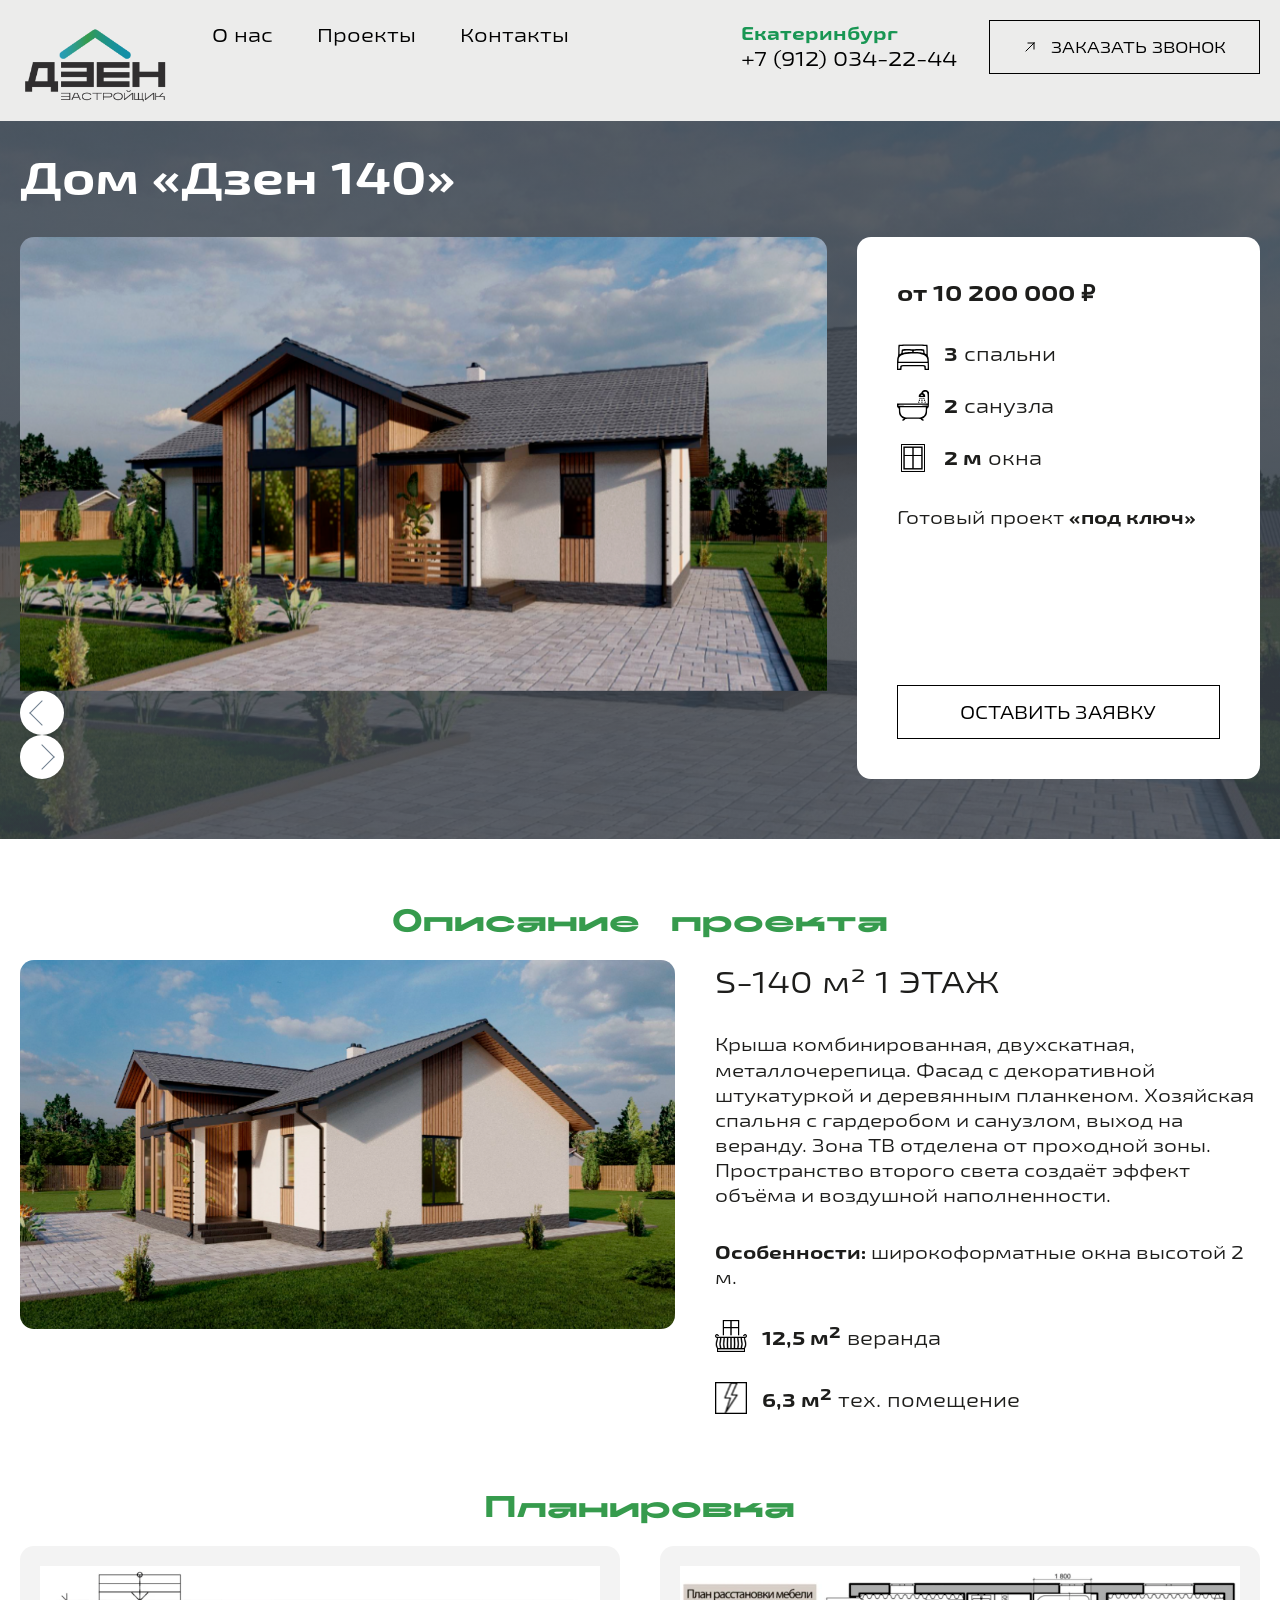
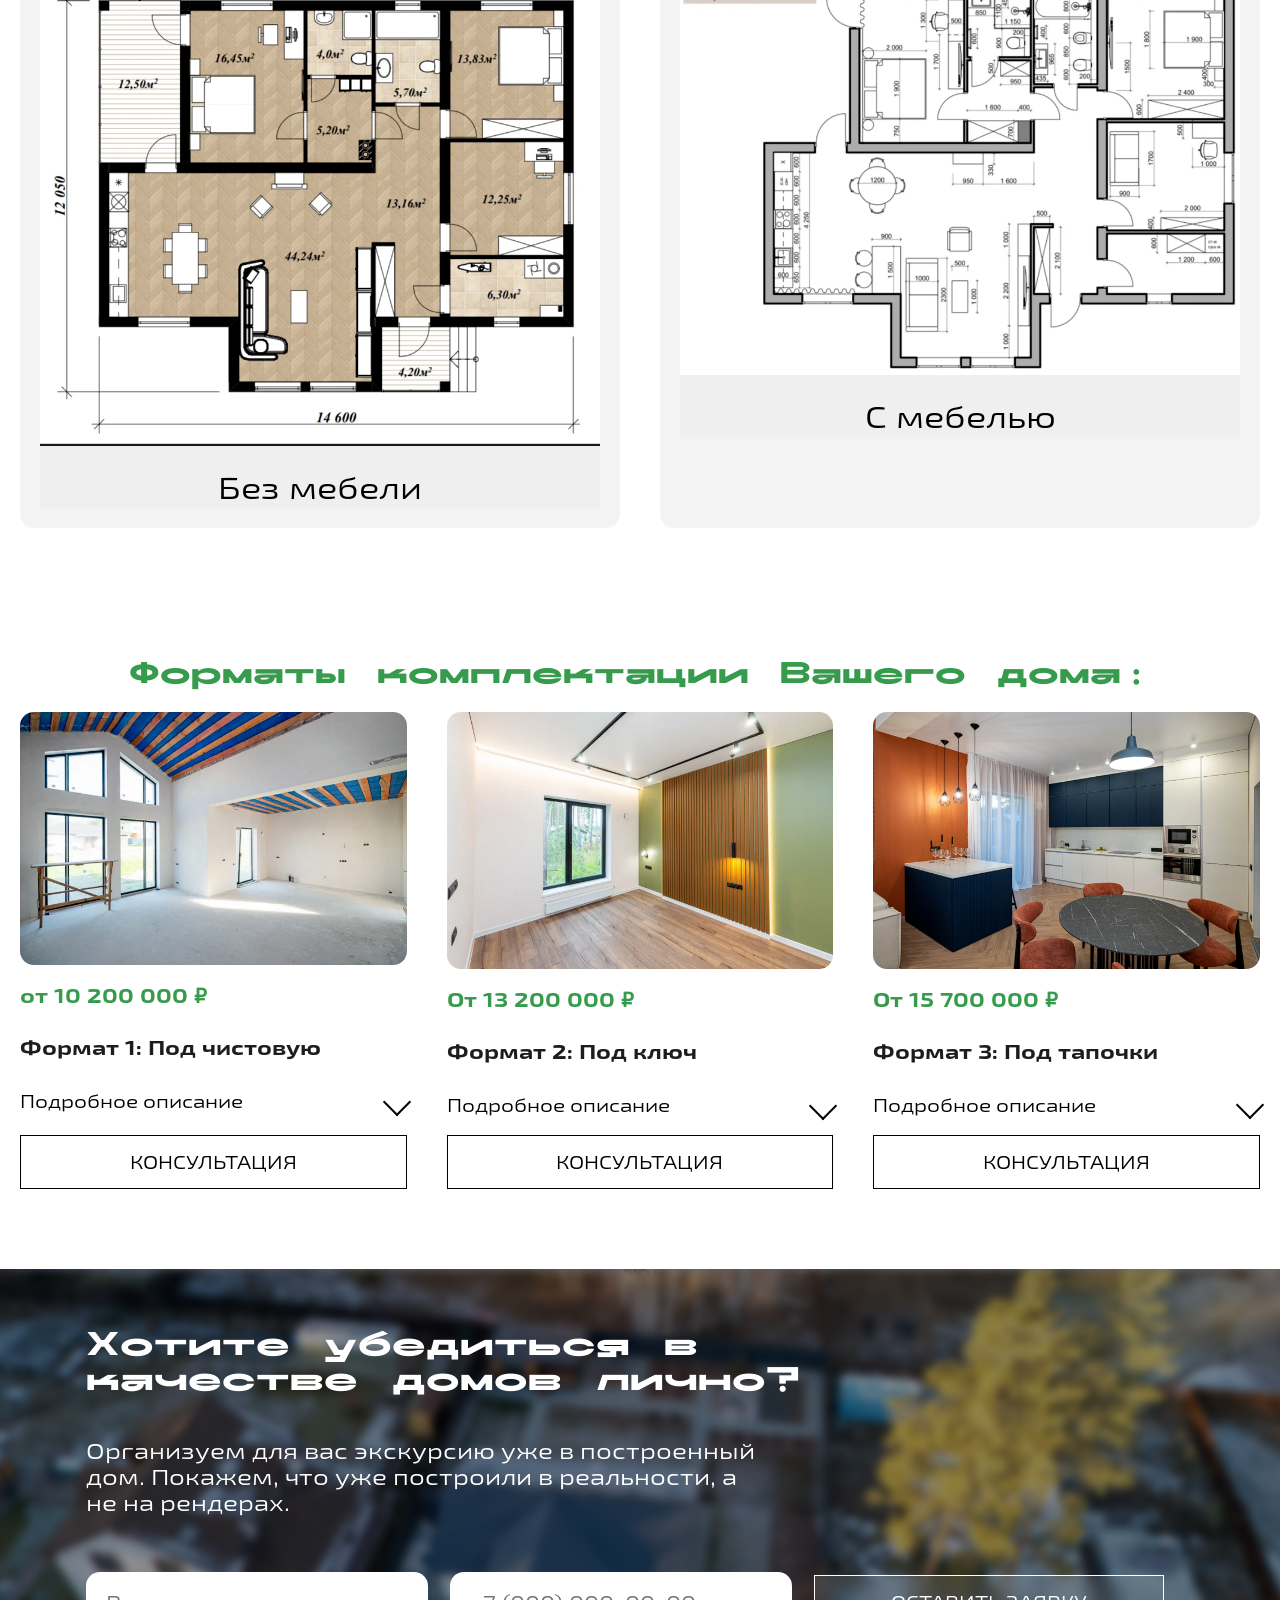
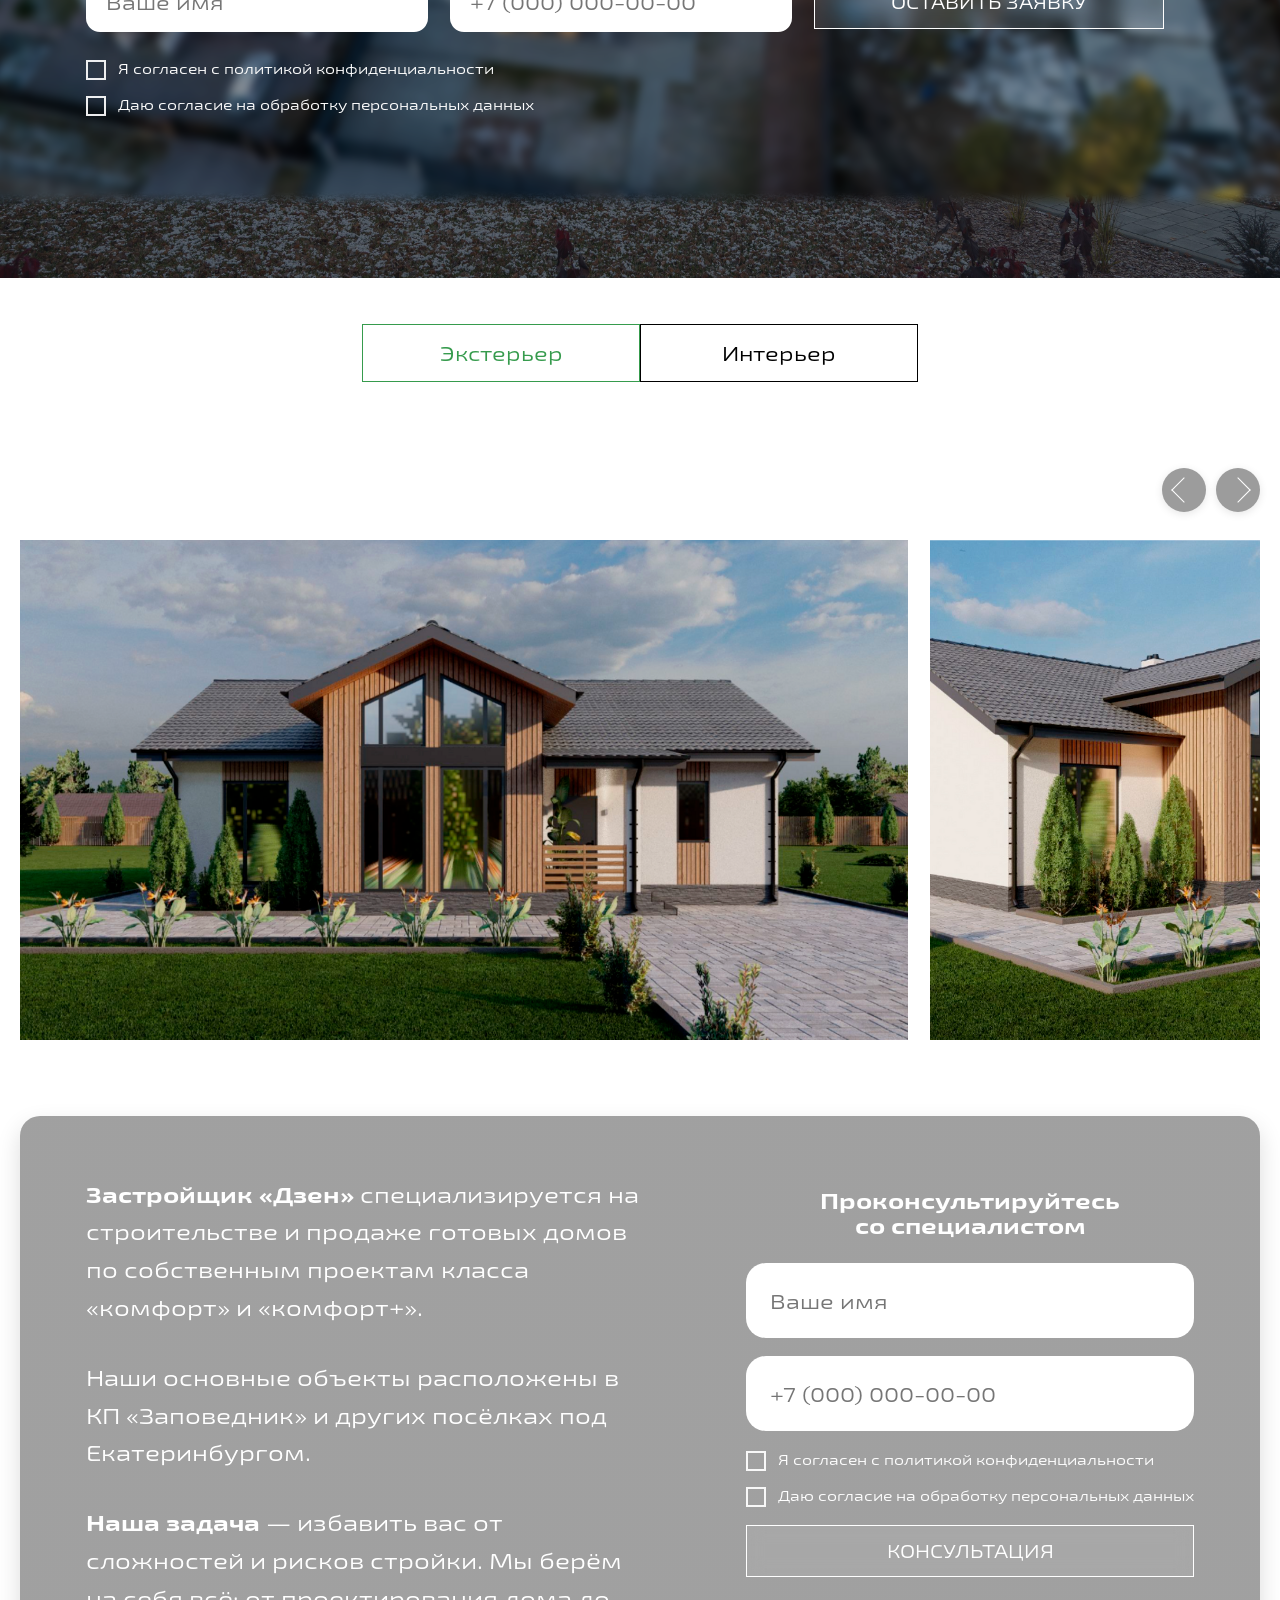
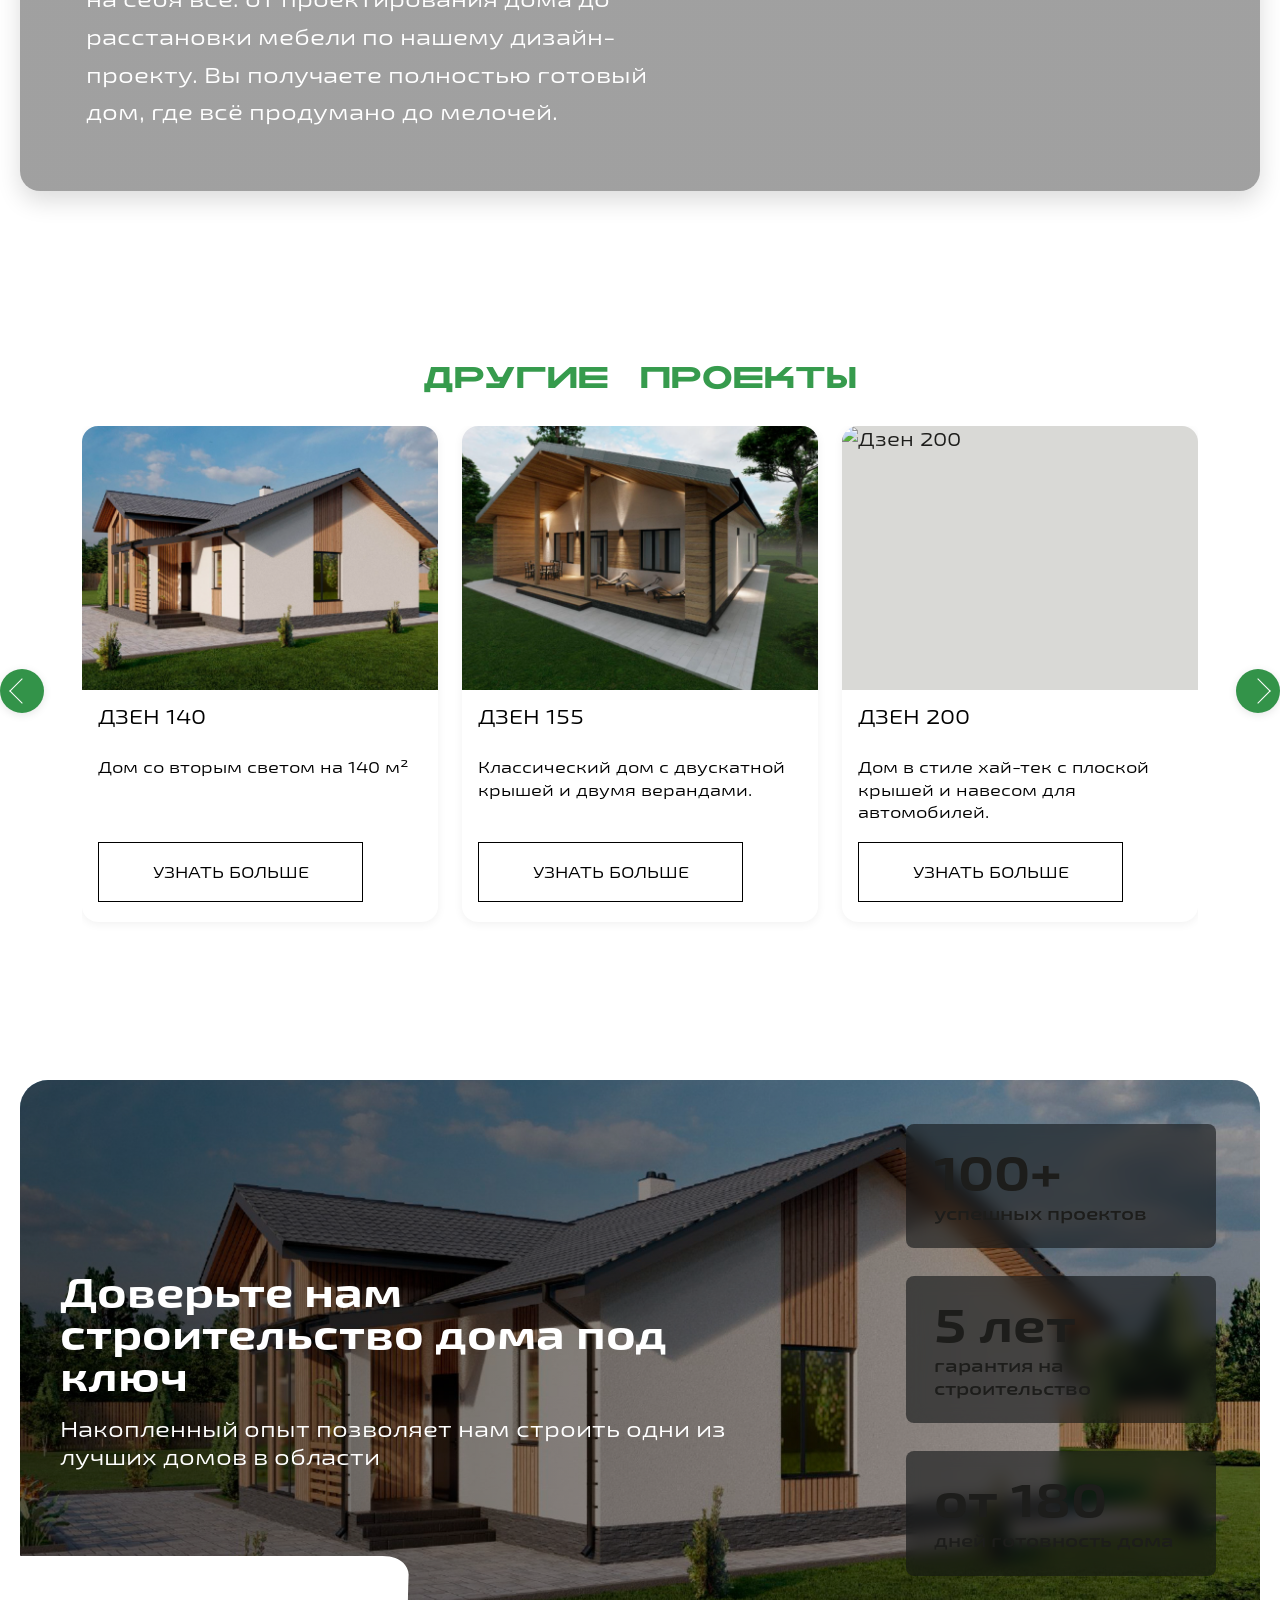
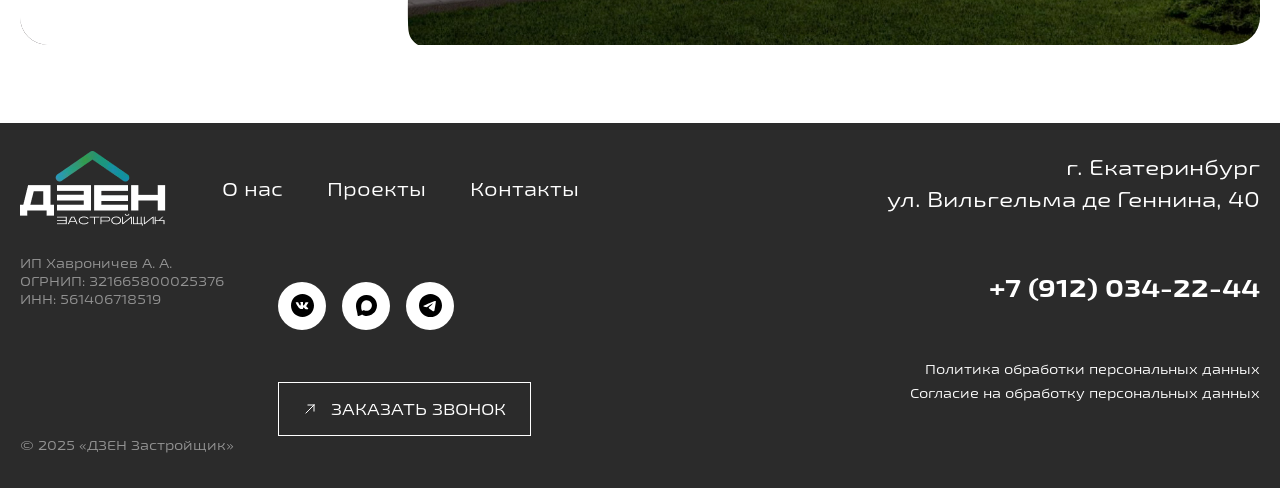
==== commit 1e5c4186: "buttons Co-authored-by: Copilot <copilot@github.com>" ====
--- a/dzen140.html
+++ b/dzen140.html
@@ -472,8 +472,9 @@
                         <h2 class="project-bottom-cta__title">Доверьте нам строительство дома под ключ</h2>
                         <p class="project-bottom-cta__text">Накопленный опыт позволяет нам строить одни из лучших домов
                             в области</p>
-                        <button class="btn btn--shine project-bottom-cta__button" type="button"
-                            data-open-callback>КОНСУЛЬТАЦИЯ</button>
+                        <a href="#projects" class="hero__button btn btn--shine" data-open-callback>
+                            КОНСУЛЬТАЦИЯ
+                        </a>
                         <div class="hero__button-underlay" aria-hidden="true"></div>
                     </div>
 
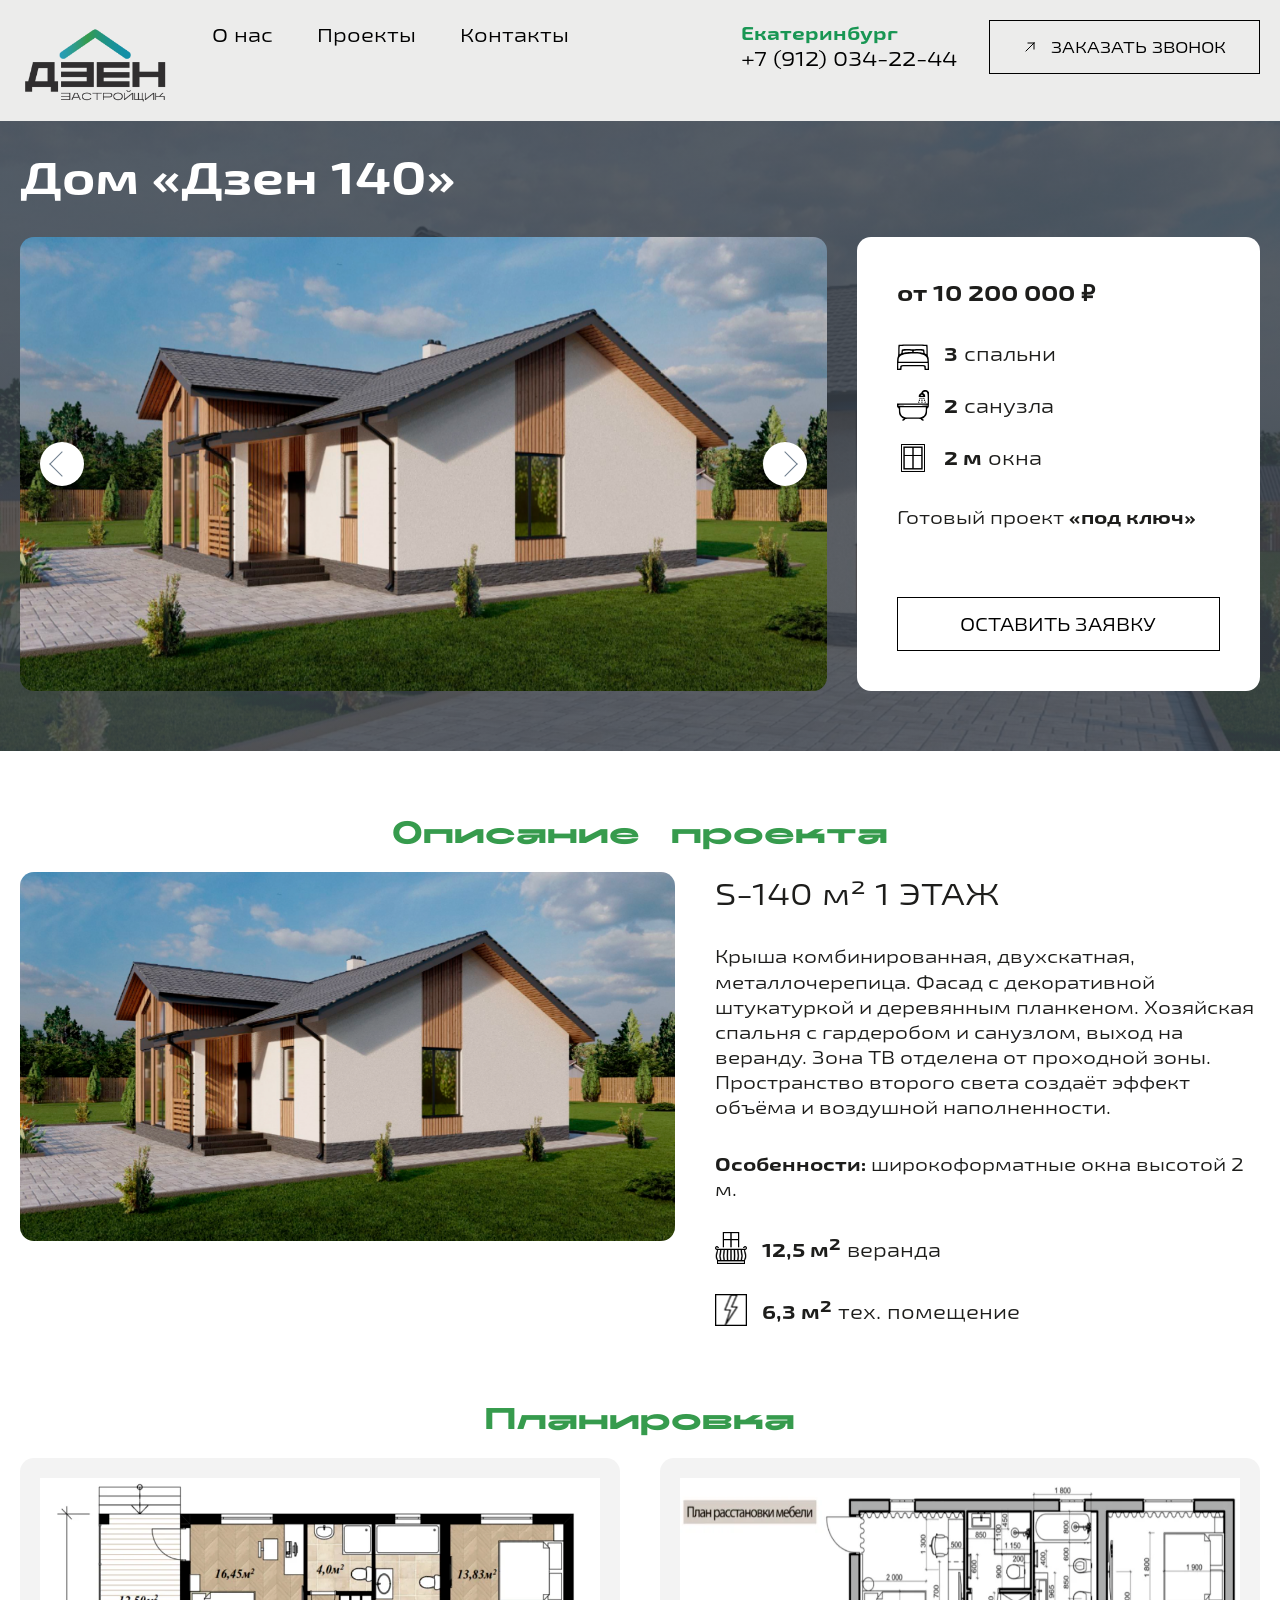
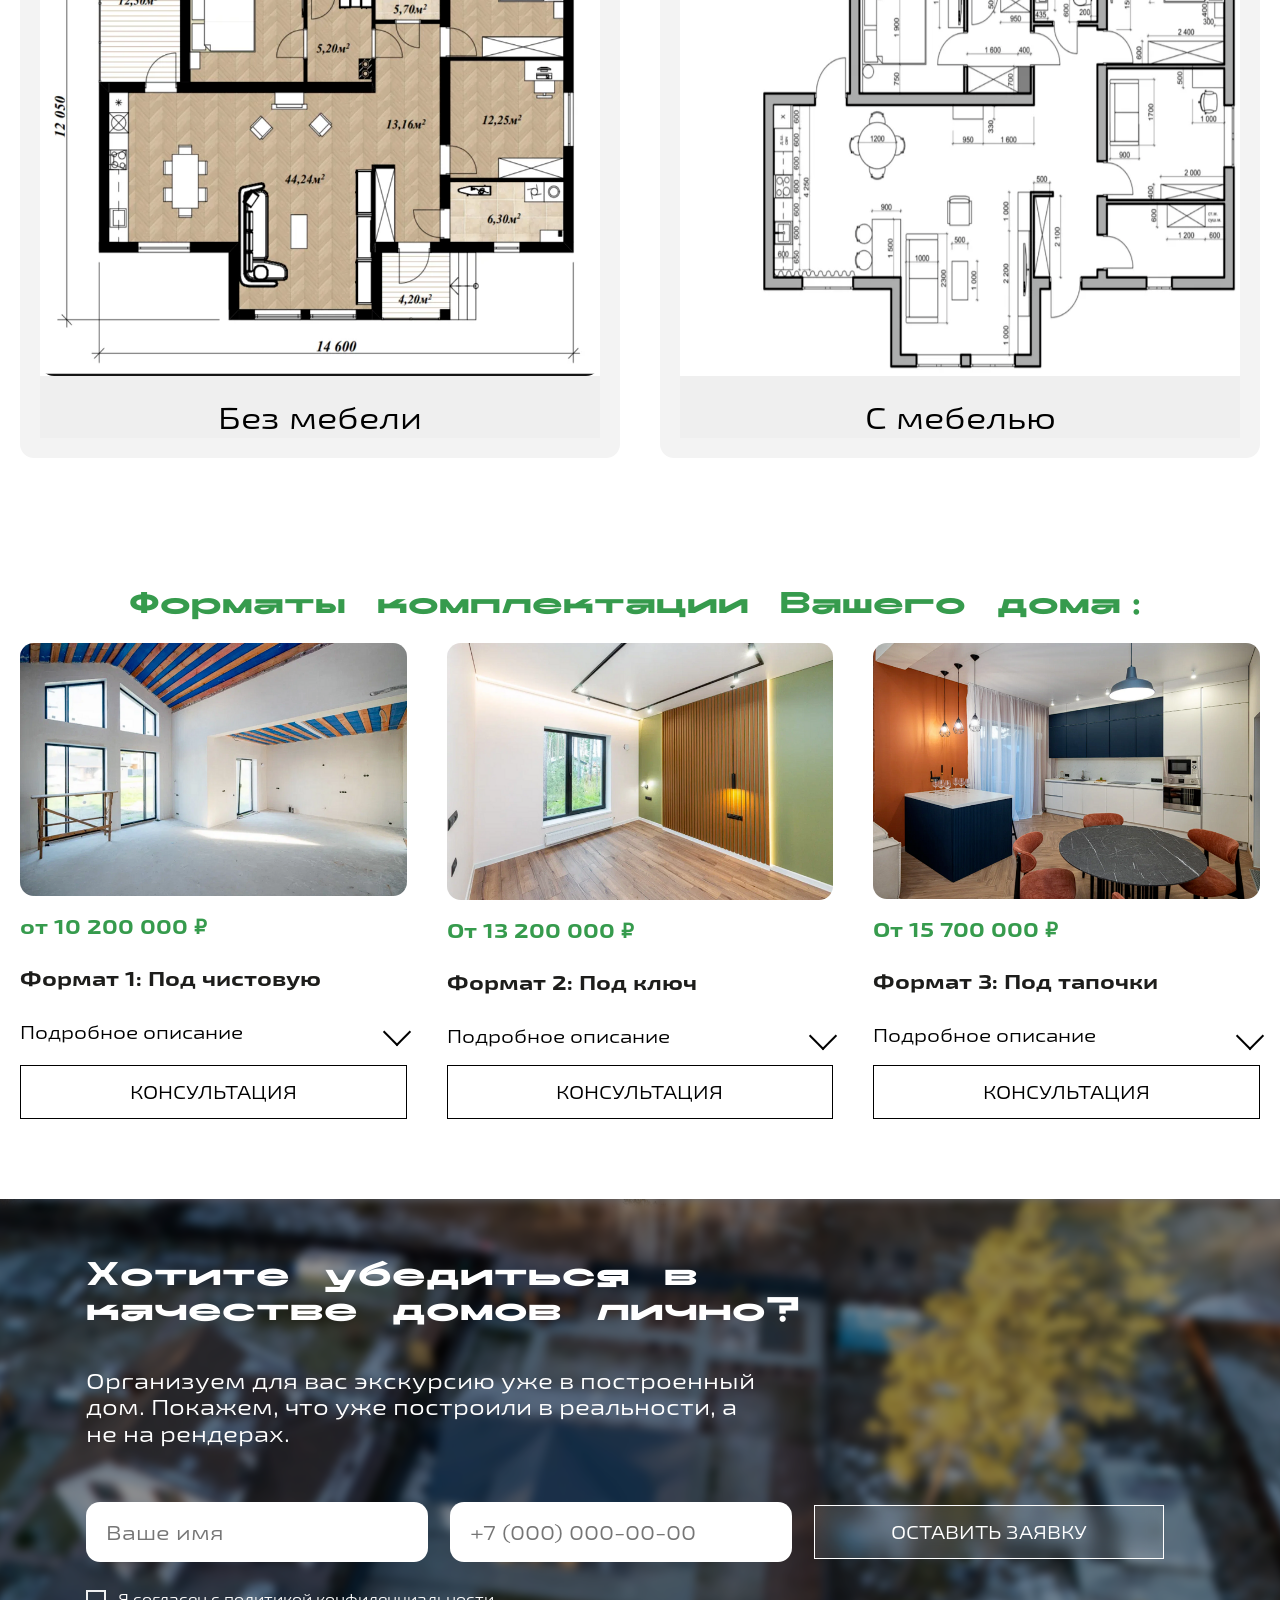
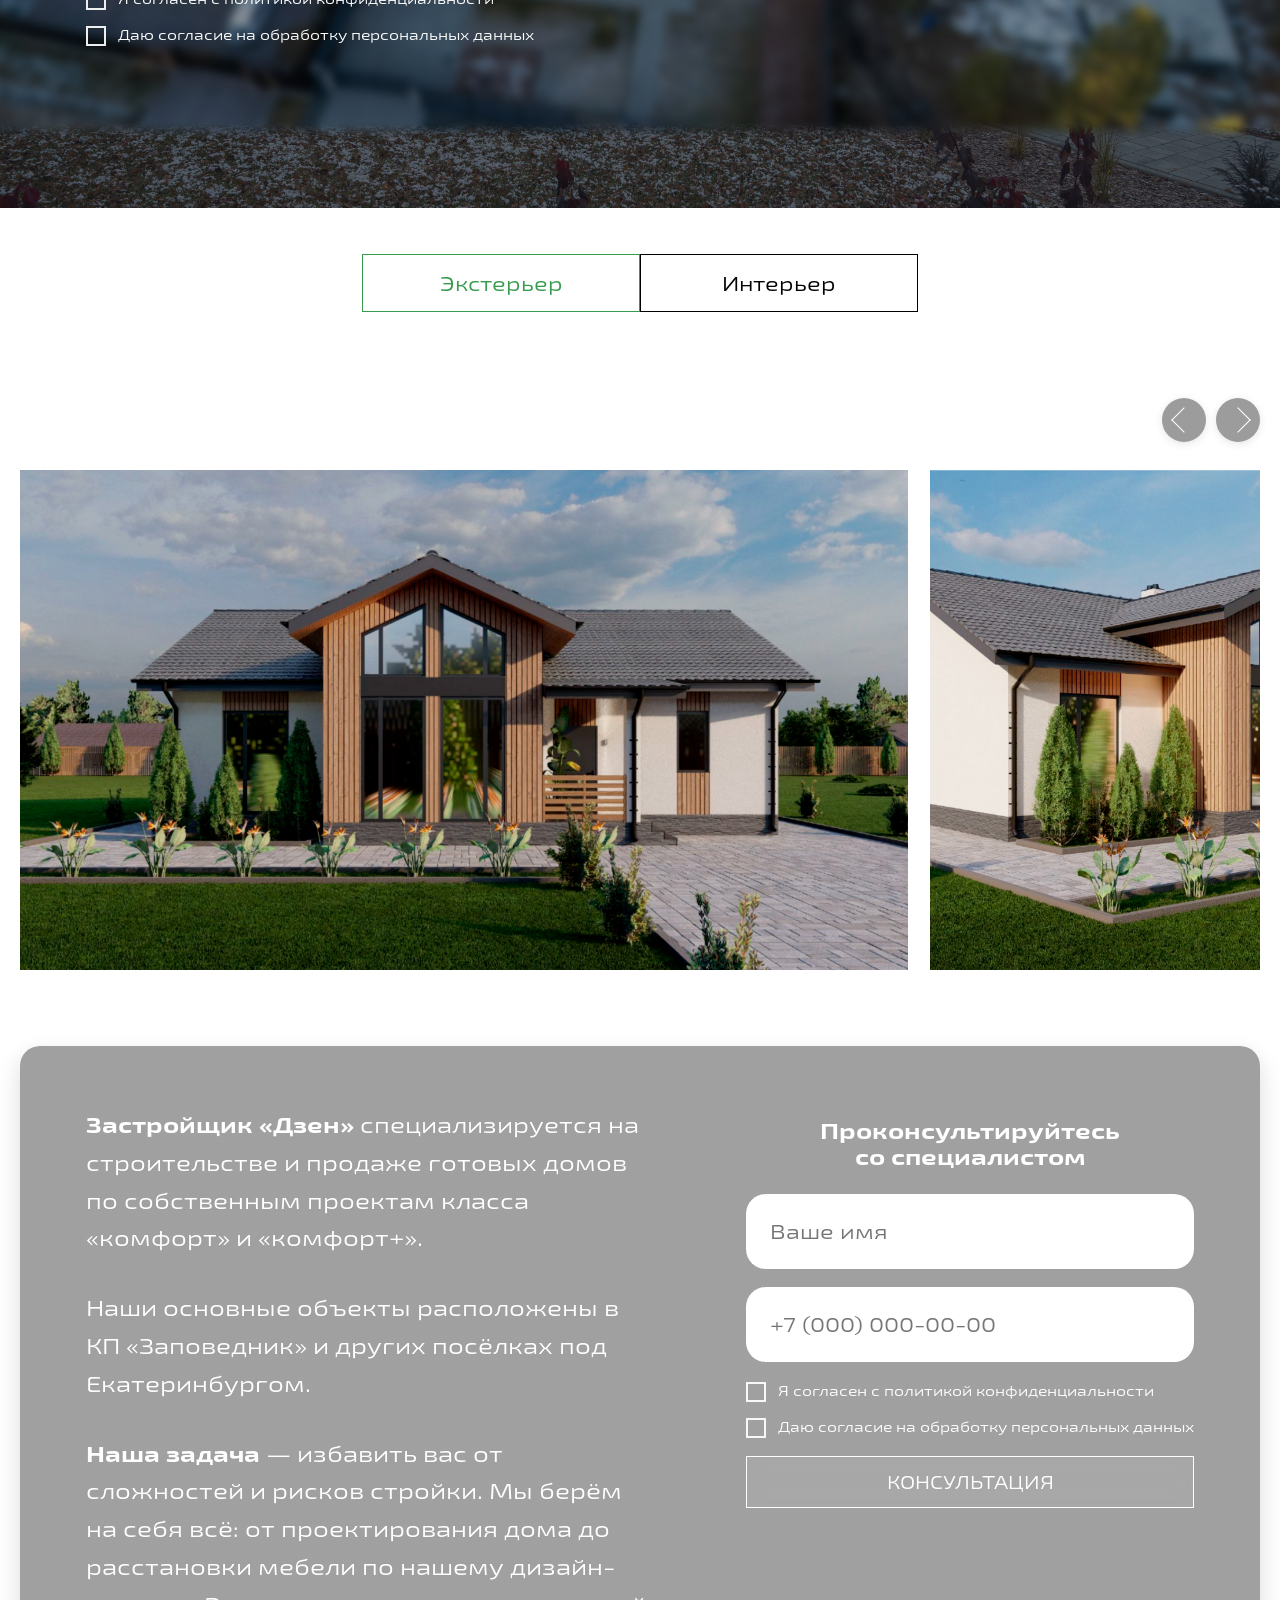
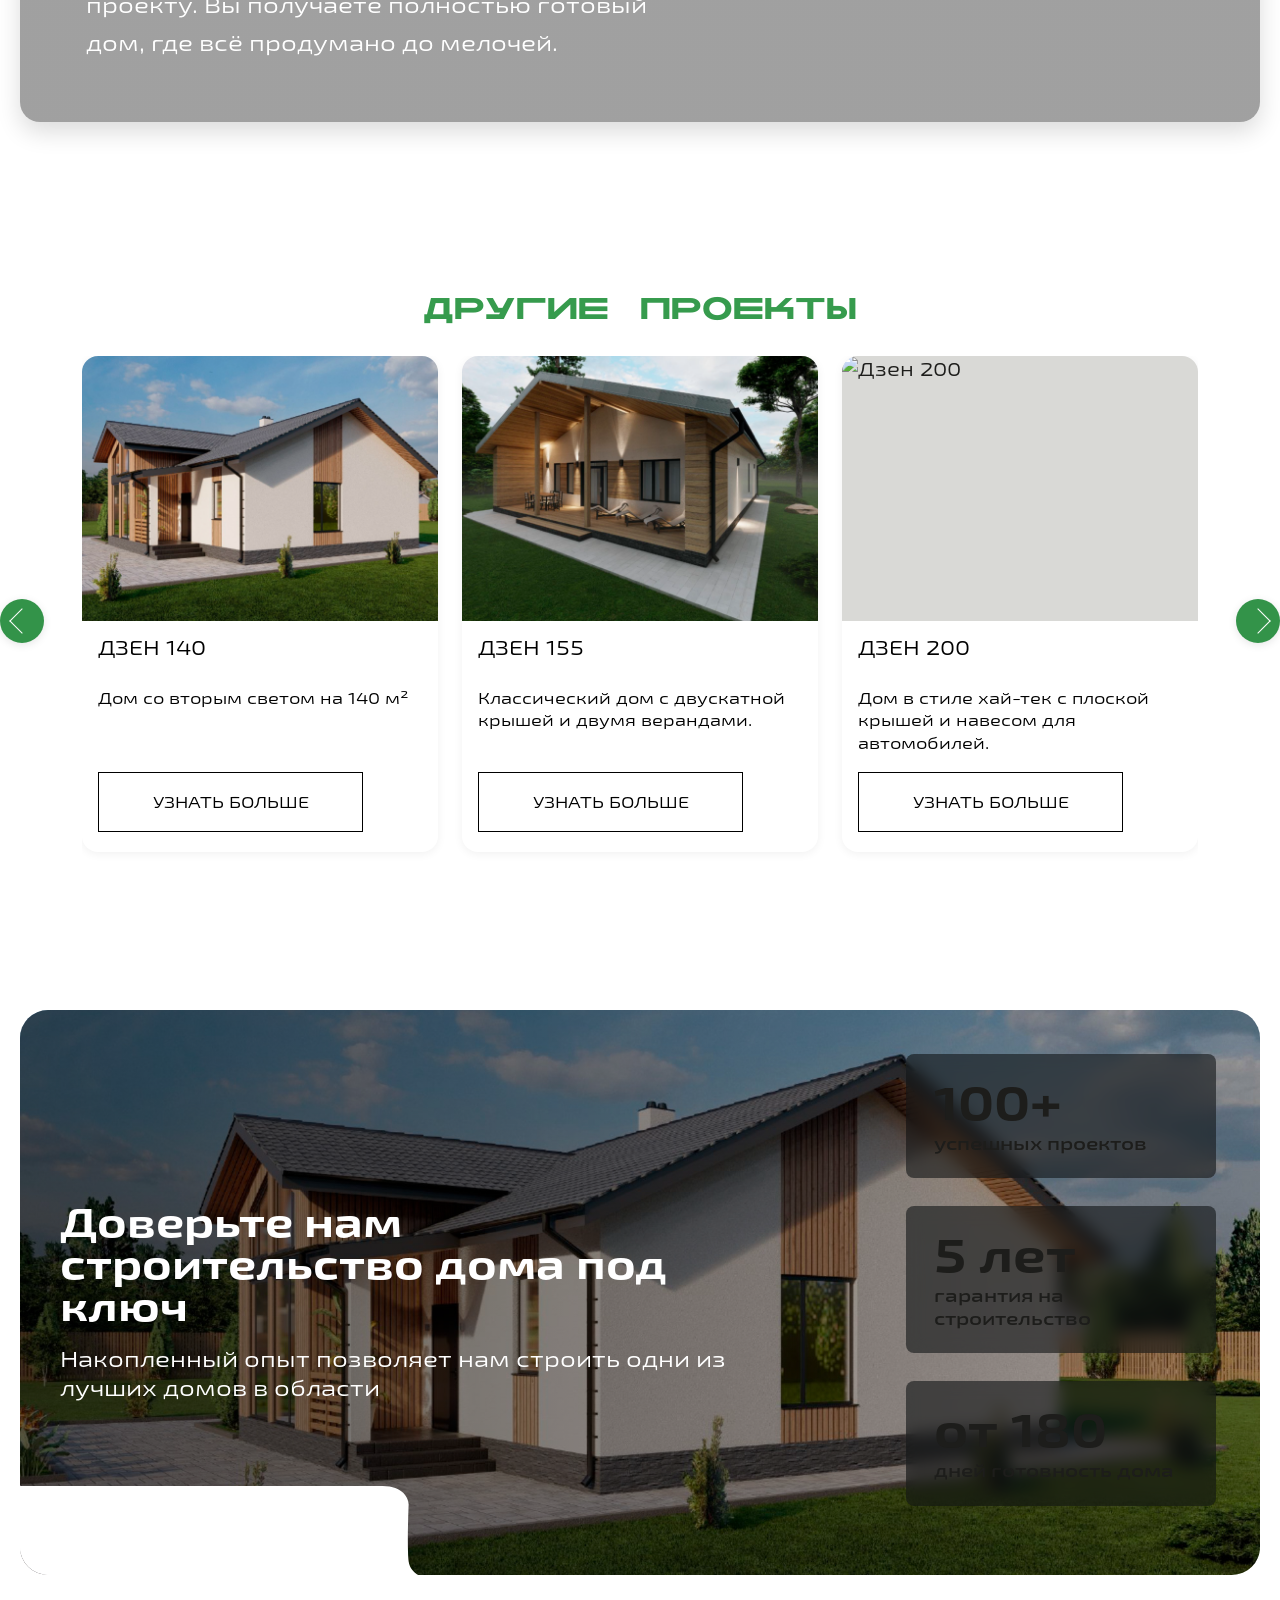
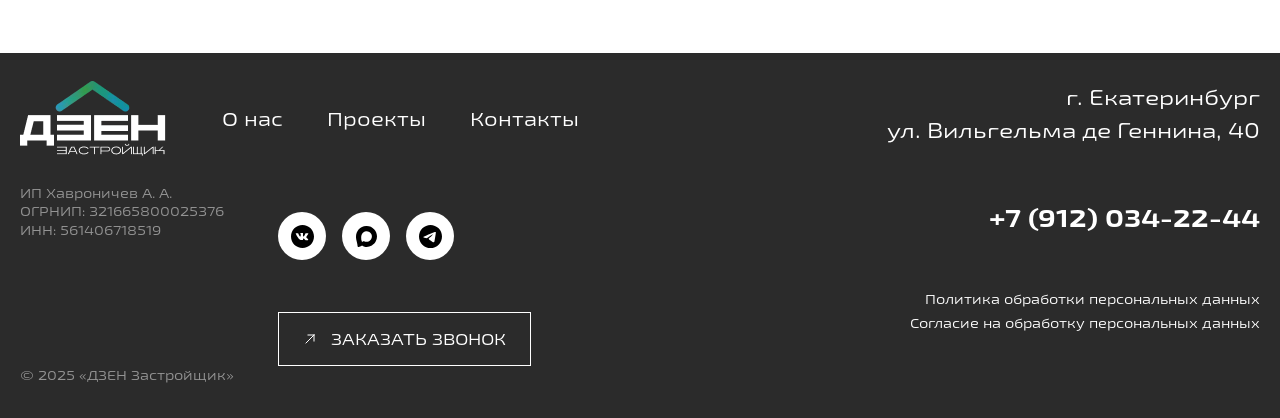
==== commit 06e5a359: "The beginning of making edits Co-authored-by: Copilot <copilot@github.com>" ====
--- a/dzen140.html
+++ b/dzen140.html
@@ -78,9 +78,9 @@
                     <div class="project-hero__slider">
                         <div class="swiper js-project-hero-slider">
                             <div class="swiper-wrapper">
-                                <div class="swiper-slide"><img src="./assets/images/project_1_main.png" alt=""></div>
-                                <div class="swiper-slide"><img src="./assets/images/project_2_main.png" alt=""></div>
-                                <div class="swiper-slide"><img src="./assets/images/project_3_main.png" alt=""></div>
+                                <div class="swiper-slide"><img src="./assets/images/project-140.jpg" alt=""></div>
+                                <div class="swiper-slide"><img src="./assets/images/project-155.jpg" alt=""></div>
+                                <div class="swiper-slide"><img src="./assets/images/project-200.jpg" alt=""></div>
                             </div>
                         </div>
                         <button class="arrow arrow--circle arrow--white arrow--prev" type="button"
@@ -192,13 +192,11 @@
             <div class="plan-lightbox__backdrop" data-plan-close></div>
             <div class="plan-lightbox__dialog" role="dialog" aria-modal="true" aria-label="Просмотр планировки">
                 <button class="plan-lightbox__close" type="button" aria-label="Закрыть" data-plan-close>×</button>
-                <button class="arrow arrow--prev" type="button"
-                    aria-label="Предыдущая планировка"></button>
+                <button class="arrow arrow--prev" type="button" aria-label="Предыдущая планировка"></button>
                 <div class="plan-lightbox__stage">
                     <img class="plan-lightbox__image" id="planLightboxImage" src="" alt="">
                 </div>
-                <button class="arrow arrow--next" type="button"
-                    aria-label="Следующая планировка"></button>
+                <button class="arrow arrow--next" type="button" aria-label="Следующая планировка"></button>
             </div>
         </div>
 
@@ -529,12 +527,11 @@
                                     alt="MAX"></a>
                         </div>
                     </div>
-
                     <a href="#" class="site-footer__button btn btn--shine btn--arrow">
                         <span>ЗАКАЗАТЬ ЗВОНОК</span>
                     </a>
 
-                    <div class="site-footer__copy">© 2025 «ДЗЕН Застройщик»</div>
+                    <div class="site-footer__copy"> © 2025 «ДЗЕН Застройщик»</div>
                 </div>
 
                 <div class="site-footer__right">
--- a/style.css
+++ b/style.css
@@ -962,6 +962,10 @@
   background: rgba(201, 164, 106, .08);
 }
 
+.apply-btn {
+  width: 75%
+}
+
 .ready-objects {
   padding-block: 64px 96px;
 }
@@ -2259,6 +2263,31 @@
   line-height: 1.25;
   font-weight: 600;
 }
+.project-hero__slider {
+  position: relative;
+}
+
+.project-hero__slider .arrow {
+  position: absolute;
+  top: 50%;
+  transform: translateY(-50%);
+  z-index: 10;
+}
+
+.project-hero__slider .arrow--prev {
+  left: 20px;
+}
+
+.project-hero__slider .arrow--next {
+  right: 20px;
+}
+
+.project-plan__image {
+  height: 498px;
+  border-radius: 14px;
+  overflow: hidden;
+}
+
 
 @media (max-width: 1200px) {
 
@@ -2405,6 +2434,53 @@
   :is(.site-footer__right, .site-footer__legal) {
     align-items: flex-start;
     text-align: left;
+  }
+
+  .project-hero__layout {
+    grid-template-columns: 1fr;
+    gap: 24px;
+  }
+
+  .project-about__grid {
+    grid-template-columns: 1fr;
+    gap: 32px;
+  }
+
+  .project-plan__grid {
+    grid-template-columns: 1fr;
+    gap: 24px;
+  }
+
+  .project-format__grid {
+    grid-template-columns: repeat(2, 1fr);
+    gap: 28px;
+  }
+
+  .project-gallery__layout {
+    grid-template-columns: 1fr;
+    gap: 16px;
+  }
+
+  .project-consult__inner {
+    grid-template-columns: 1fr;
+    gap: 40px;
+    padding: 40px 24px;
+  }
+
+  .project-bottom-cta__box {
+    min-height: auto;
+    padding-bottom: 40px;
+  }
+
+  .project-bottom-cta__main {
+    padding: 80px 24px 60px;
+  }
+
+  .project-bottom-cta__stats {
+    position: static;
+    width: 100%;
+    padding: 24px 24px 0;
+    gap: 16px;
   }
 }
 
@@ -2685,6 +2761,29 @@
   .site-footer__button {
     width: 100%;
   }
+
+  .project-format__grid {
+    grid-template-columns: 1fr;
+  }
+
+  .project-gallery__image {
+    height: auto;
+    aspect-ratio: 16 / 9;
+  }
+
+  .steps__inner,
+  .project-visit .steps__inner {
+    padding: 40px 20px;
+  }
+
+  .steps__form-new {
+    grid-template-columns: 1fr;
+    gap: 16px;
+  }
+
+  .steps__submit {
+    width: 100%;
+  }
 }
 
 @media (max-width: 768px) {
@@ -3196,6 +3295,71 @@
     height: 62px;
     font-size: 22px;
   }
+
+  .project-hero {
+    padding: 32px 0 40px;
+  }
+
+  .project-hero__title {
+    font-size: 32px;
+    margin-bottom: 20px;
+  }
+
+  .project-about {
+    padding: 48px 0;
+  }
+
+  .project-about__title,
+  .project-plan__caption {
+    font-size: 24px;
+  }
+
+  .project-about__text,
+  .project-about__note {
+    font-size: 17px;
+  }
+
+  .project-plan {
+    padding: 10px 0 40px;
+  }
+
+  .project-plan__card {
+    padding: 16px;
+  }
+
+  .project-format {
+    padding: 40px 0 60px;
+  }
+
+  .project-consult {
+    padding-bottom: 48px;
+  }
+
+  .project-consult__inner {
+    padding: 32px 20px;
+  }
+
+  .project-consult__text {
+    font-size: 18px;
+  }
+
+  .project-bottom-cta__main {
+    padding: 60px 20px 40px;
+  }
+
+  .project-bottom-cta__title {
+    font-size: 28px;
+  }
+
+  .btn {
+    min-height: 52px;
+    padding: 0 24px;
+    font-size: 17px;
+  }
+
+  .btn--full {
+    width: 100%;
+  }
 }
 
 @media (max-width: 390px) {
@@ -3246,4 +3410,22 @@
     height: 56px;
     font-size: 18px;
   }
+
+  .project-hero__info {
+    padding: 28px 20px;
+  }
+
+  .project-about__facts {
+    gap: 20px;
+    flex-direction: column;
+  }
+
+  .plan-lightbox__dialog {
+    padding: 20px;
+  }
+
+  .plan-lightbox__arrow {
+    width: 40px;
+    height: 40px;
+  }
 }
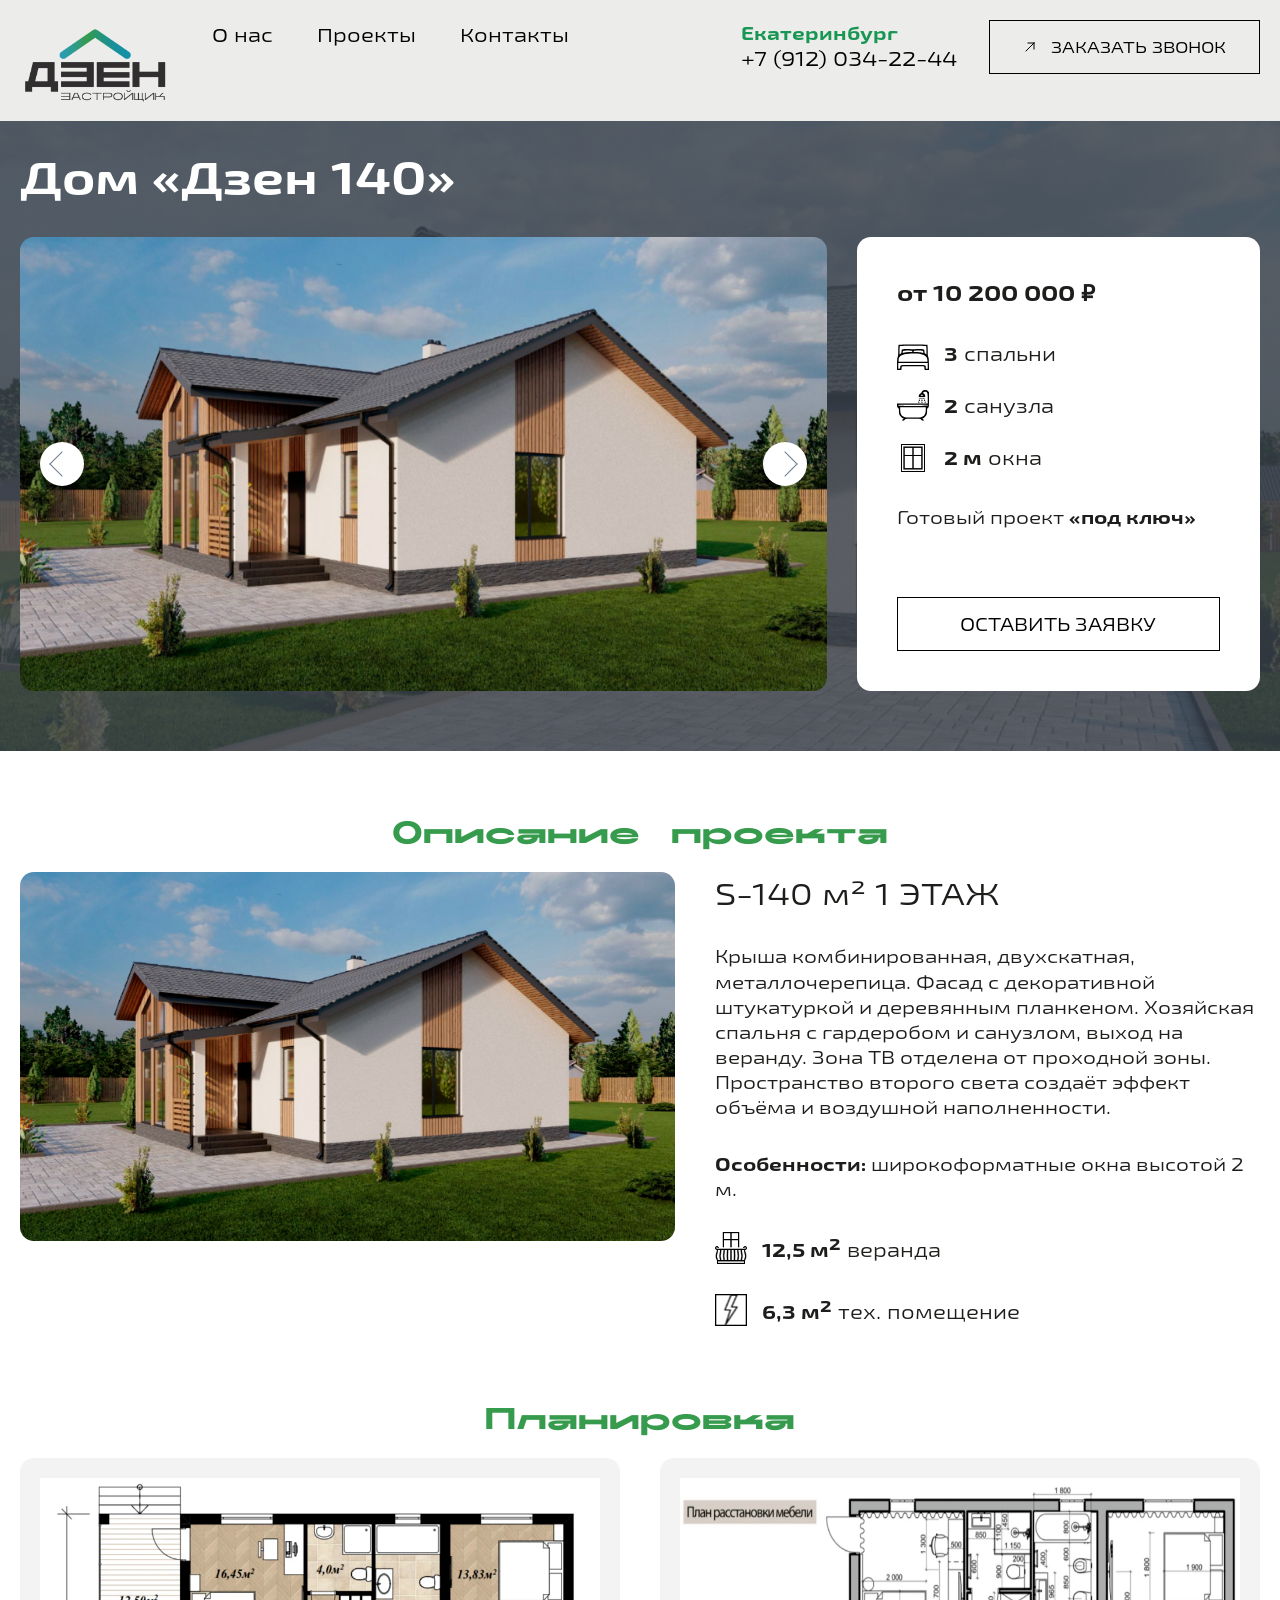
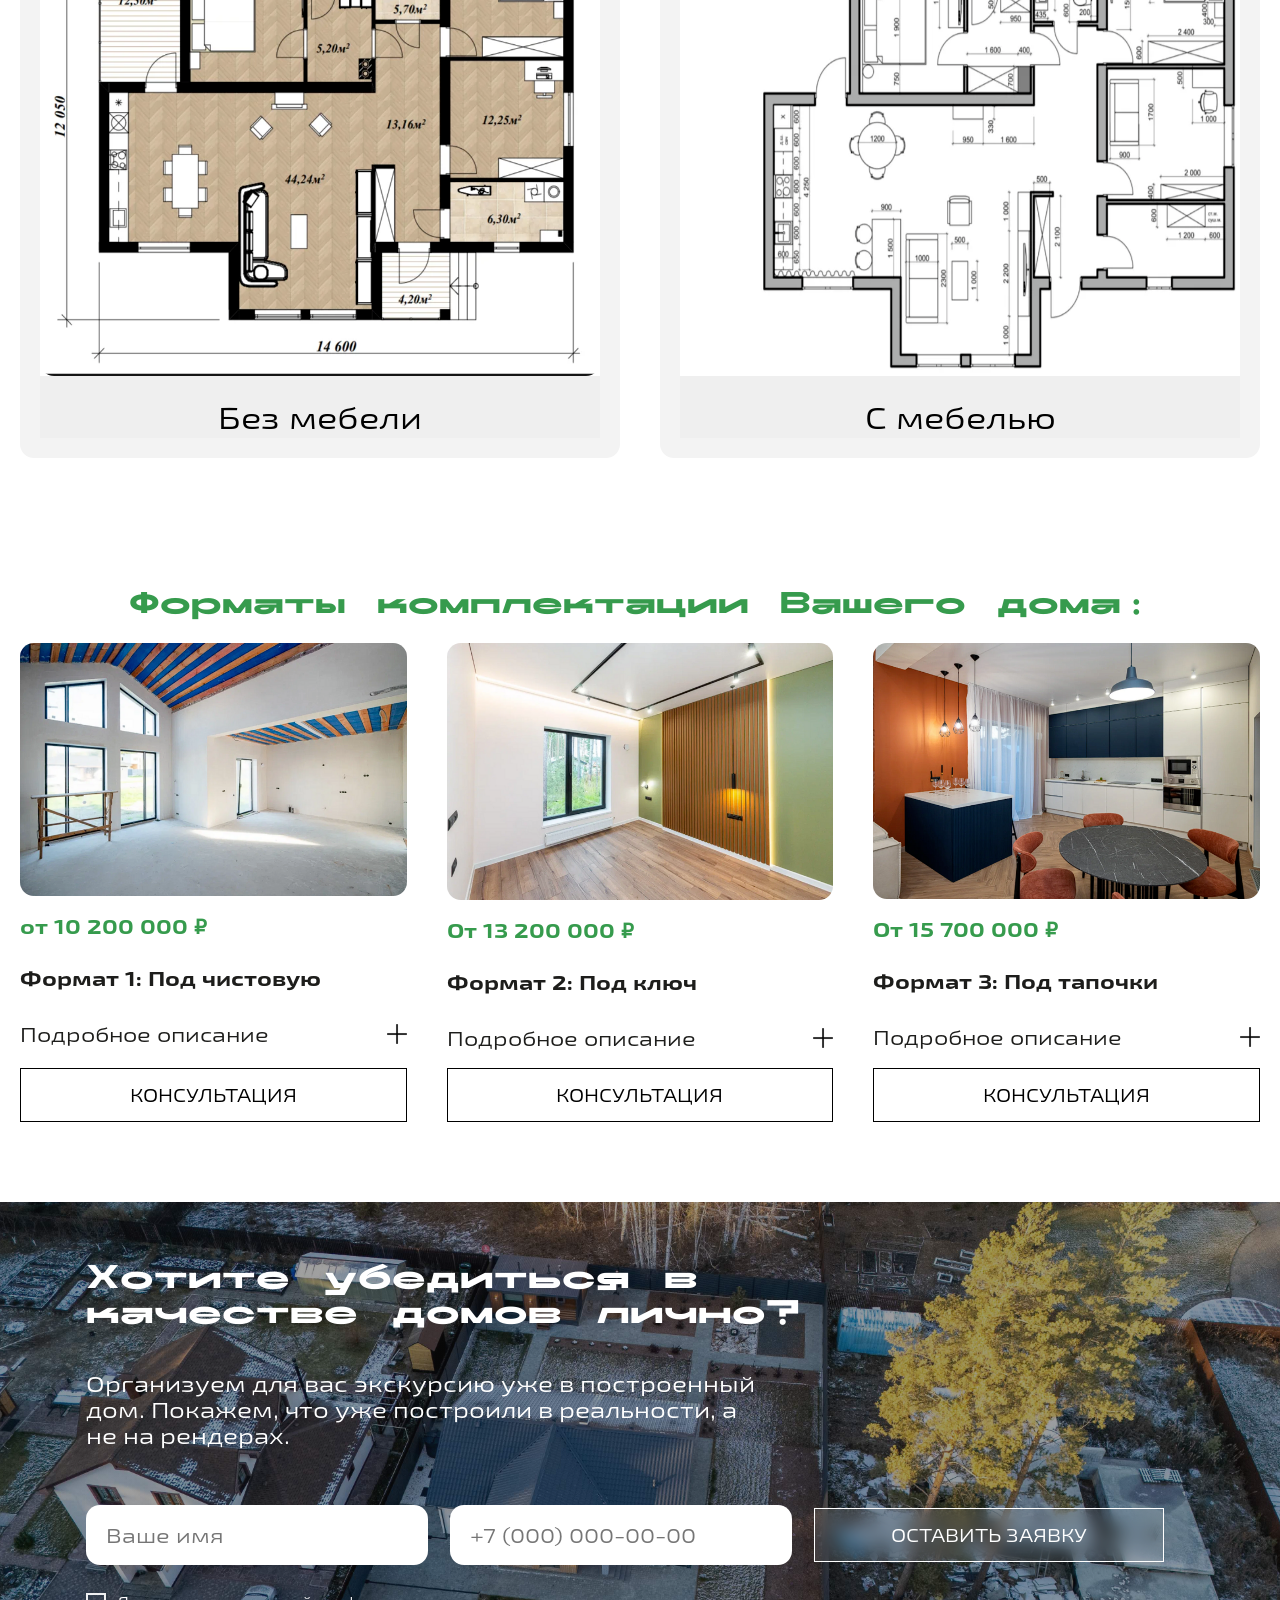
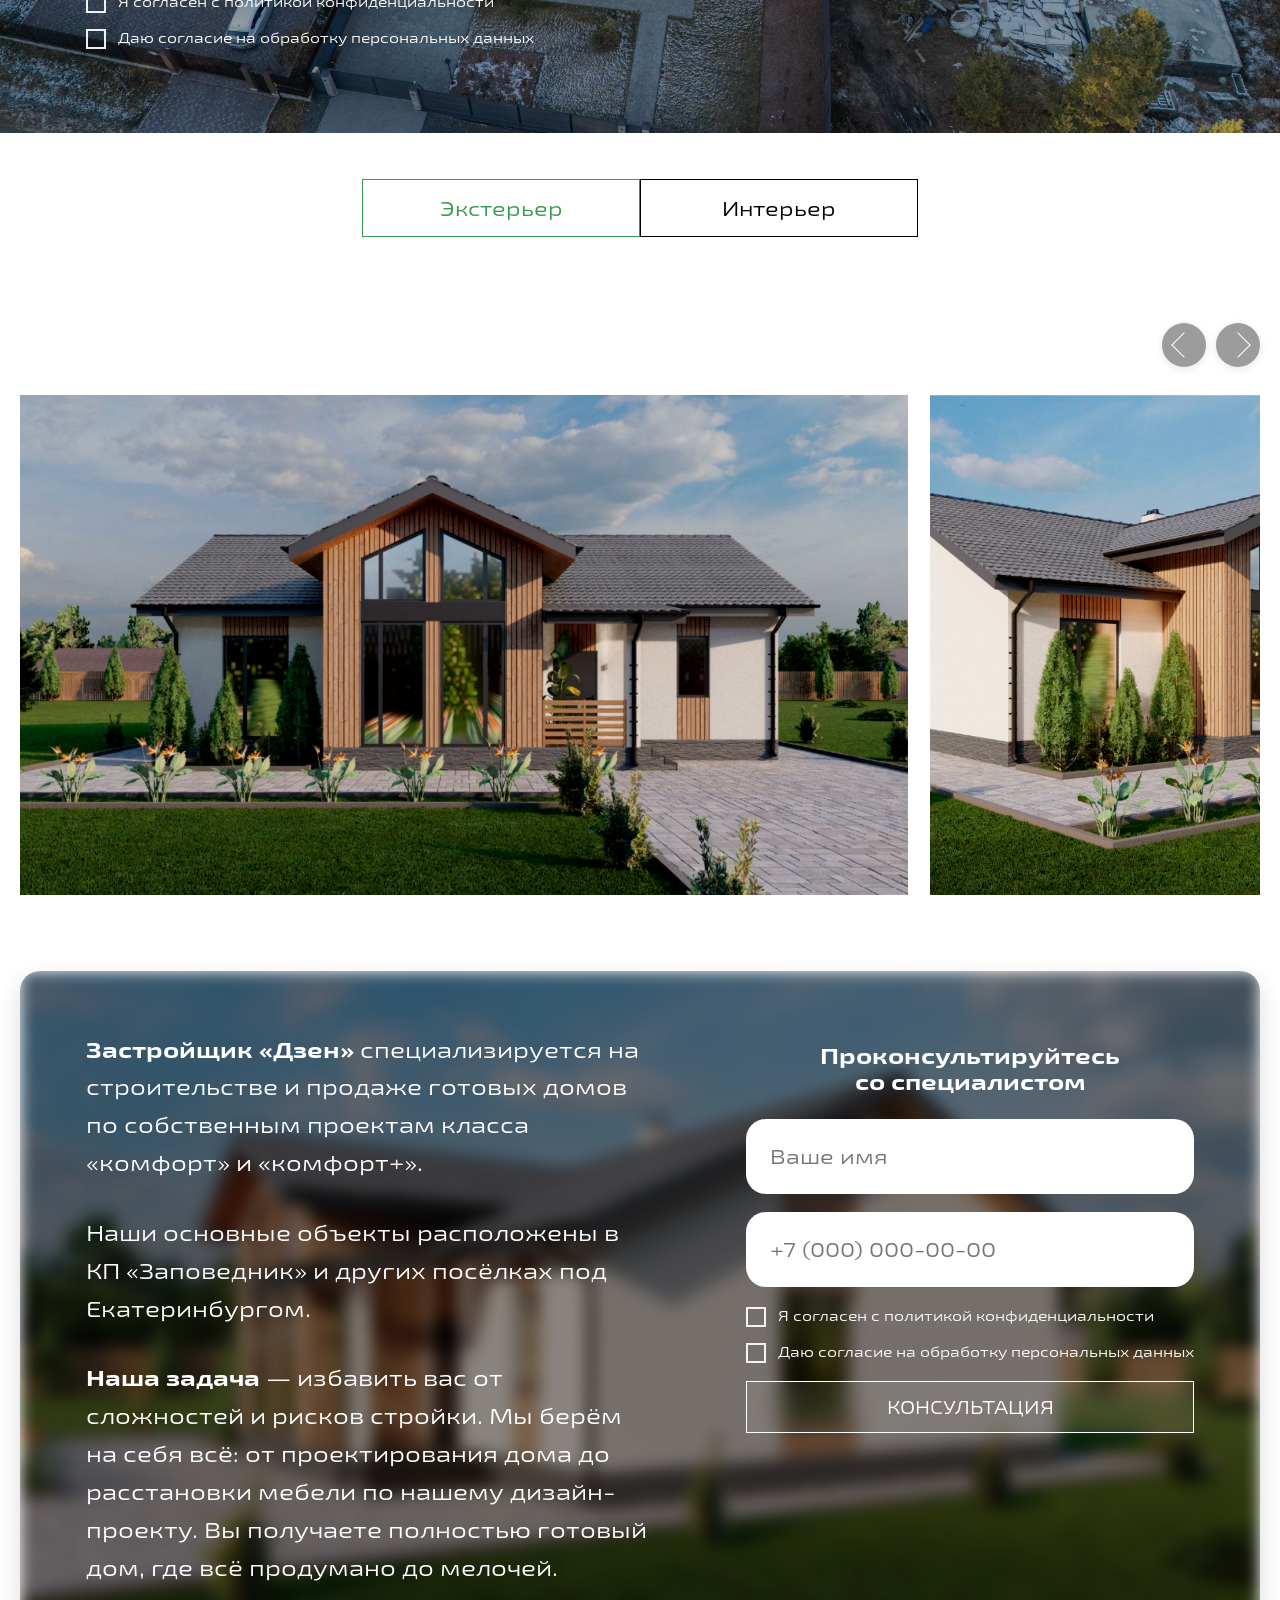
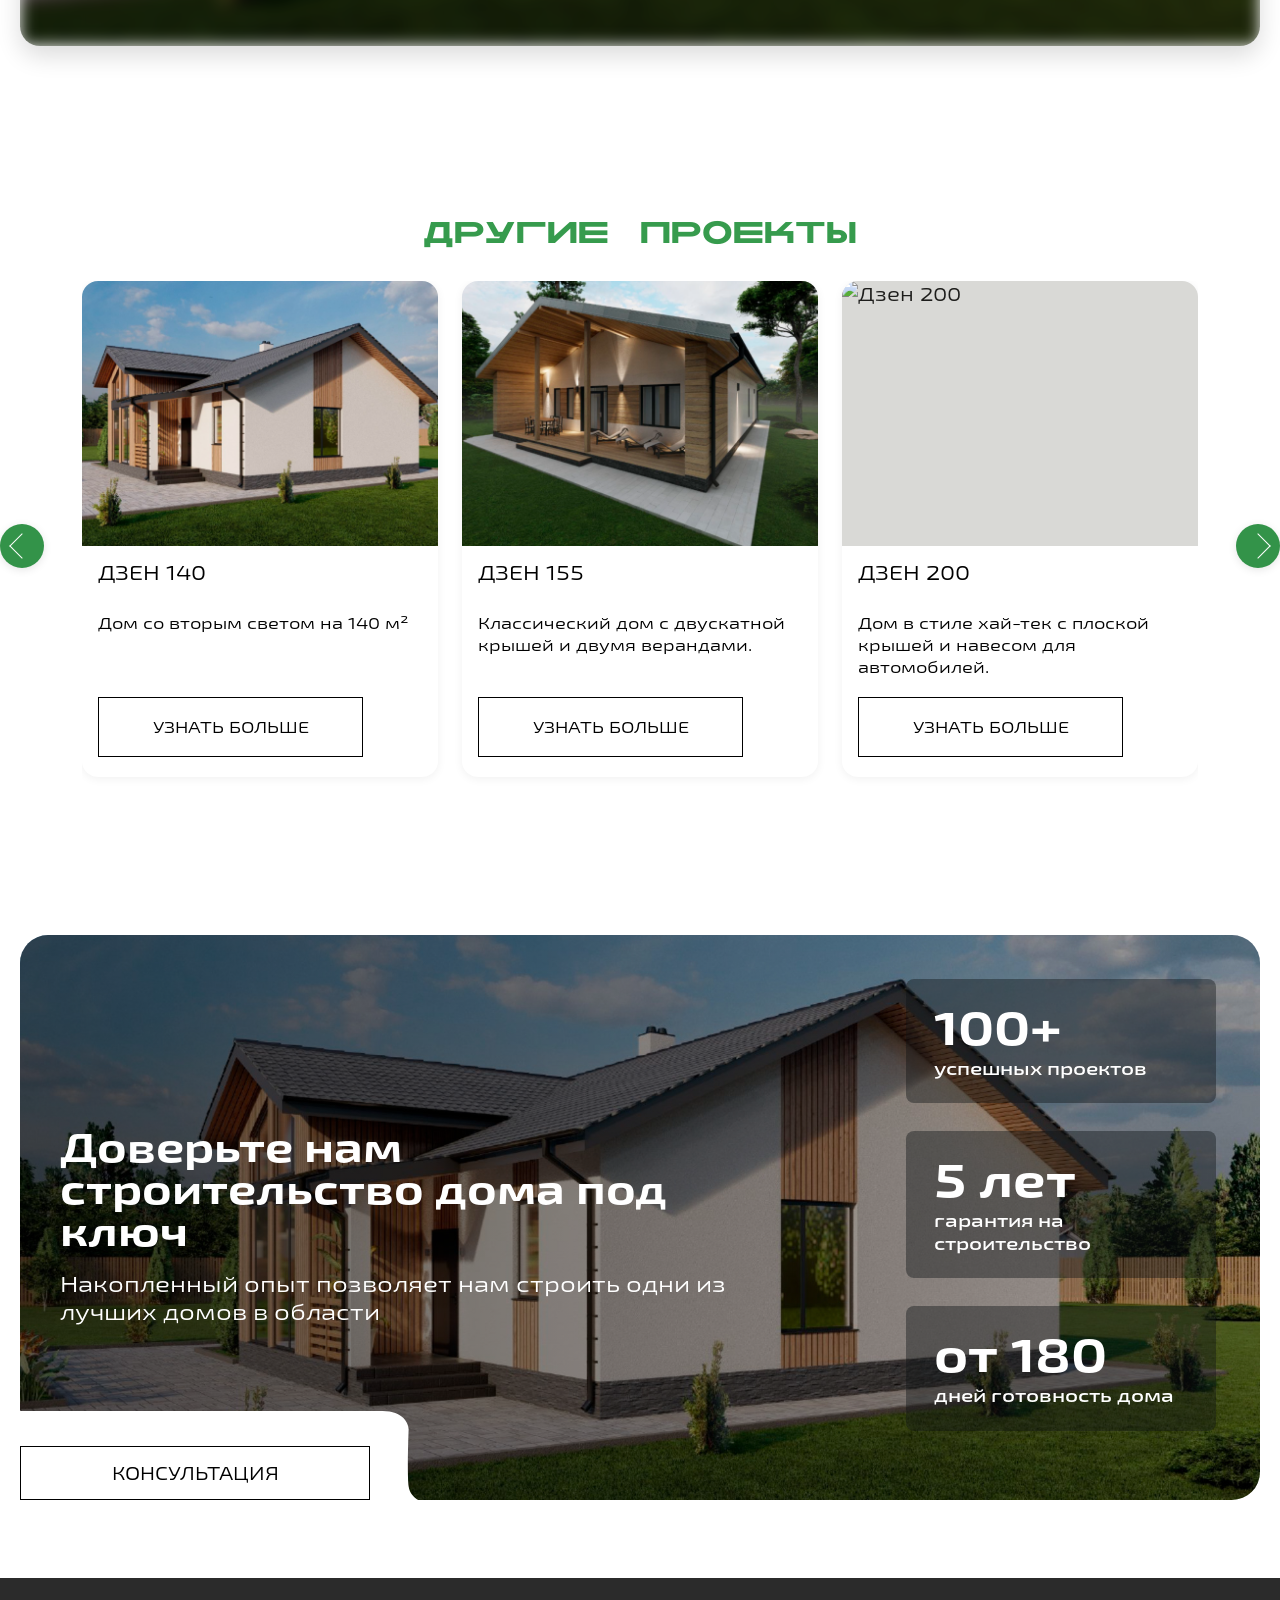
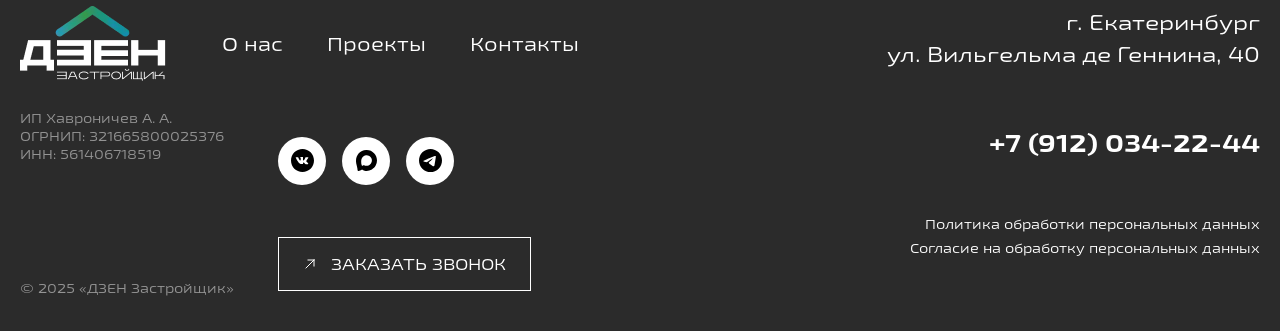
==== commit 46363fa8: "pr Co-authored-by: Copilot <copilot@github.com>" ====
--- a/dzen140.html
+++ b/dzen140.html
@@ -463,7 +463,7 @@
         </section>
 
         <!-- PROJECT BOTTOM CTA -->
-        <section class="project-bottom-cta">
+        <section class="project-bottom-cta ">
             <div class="container">
                 <div class="project-bottom-cta__box">
                     <div class="project-bottom-cta__main">
@@ -527,11 +527,12 @@
                                     alt="MAX"></a>
                         </div>
                     </div>
-                    <a href="#" class="site-footer__button btn btn--shine btn--arrow">
-                        <span>ЗАКАЗАТЬ ЗВОНОК</span>
-                    </a>
-
-                    <div class="site-footer__copy"> © 2025 «ДЗЕН Застройщик»</div>
+                    <div class="site-footer__bottom">
+                        <a href="#" class="site-footer__button btn btn--shine btn--arrow">
+                            <span>ЗАКАЗАТЬ ЗВОНОК</span>
+                        </a>
+                        <div class="site-footer__copy">© 2025 «ДЗЕН Застройщик»</div>
+                    </div>
                 </div>
 
                 <div class="site-footer__right">
--- a/style.css
+++ b/style.css
@@ -1100,6 +1100,13 @@
   color: var(--black);
 }
 
+.steps-panel__head {
+  display: flex;
+  align-items: center;
+  gap: 16px;
+  margin-bottom: 12px;
+}
+
 .steps-panel__num {
   display: inline-flex;
   align-items: center;
@@ -1111,12 +1118,14 @@
   background: var(--green);
   font-size: 30px;
   color: var(--white);
+  flex-shrink: 0;
 }
 
 .steps-panel__title {
   margin-bottom: calc(var(--hero-button-bottom) + 2px);
   font-size: 25px;
   line-height: 1.15;
+  margin: 0;
 }
 
 .steps-panel__text {
@@ -1479,6 +1488,16 @@
   border-radius: 50%;
   background: var(--white);
   transition: .25s;
+}
+
+.service-card__number {
+  font-weight: 900;
+  font-size: 52px;
+  line-height: 1;
+}
+
+.site-footer__copy {
+  margin-top: -12px;
 }
 
 .site-footer__social img {
@@ -1915,13 +1934,15 @@
 
 .project-format__more {
   display: flex;
+  align-items: center;
   justify-content: space-between;
-  align-items: center;
+  width: 100%;
   padding: 0;
   border: none;
   background: transparent;
-  font-size: 18px;
-  width: 100%;
+  cursor: pointer;
+  font-size: 20px;
+  color: inherit;
 }
 
 .project-format__more::after {
@@ -1929,9 +1950,7 @@
   width: 20px;
   height: 20px;
   flex-shrink: 0;
-  border-right: 2px solid currentColor;
-  border-bottom: 2px solid currentColor;
-  transform: rotate(45deg);
+  background: url("./assets/images/plus.png") center / contain no-repeat;
 }
 
 .project-format__details {
@@ -1955,7 +1974,7 @@
 }
 
 .project-visit {
-  padding: 0 0 78px;
+  padding: 0 0 0px;
   position: relative;
   overflow: hidden;
 }
@@ -1971,8 +1990,7 @@
 }
 
 .project-visit::before {
-  background: url("./assets/images/services-form-bg.jpg") center/cover no-repeat;
-  filter: blur(5px) brightness(.58);
+  background: linear-gradient(180deg, rgba(18, 18, 18, .4), rgba(18, 18, 18, .4)), url("./assets/images/services-form-bg.jpg") center/cover no-repeat;
 }
 
 .steps__inner,
@@ -2095,10 +2113,24 @@
 }
 
 .project-consult__box {
+  position: relative;
   border-radius: 20px;
   overflow: hidden;
-  background: linear-gradient(180deg, rgba(18, 18, 18, .4), rgba(18, 18, 18, .4)), url("./assets/images/project-140-consult-bg.jpg") center/cover no-repeat;
   box-shadow: 0 10px 24px rgba(0, 0, 0, .14);
+}
+
+.project-consult__box::before {
+  content: "";
+  position: absolute;
+  inset: 0;
+  background: url("./assets/images/project-140.jpg") center/cover no-repeat;
+  filter: blur(8px) brightness(0.58);
+  z-index: 1;
+}
+
+.project-consult__inner {
+  position: relative;
+  z-index: 2;
 }
 
 .project-consult__inner {
@@ -2201,6 +2233,7 @@
   border-radius: 28px;
   overflow: hidden;
   background: url("./assets/images/project-140.jpg") center/cover no-repeat;
+  border-bottom-left-radius: 0;
 }
 
 .project-bottom-cta__box::before {
@@ -2247,8 +2280,9 @@
 .project-bottom-cta__stat {
   padding: 24px 28px;
   border-radius: 8px;
-  background: rgba(14, 18, 20, .58);
-  backdrop-filter: blur(8px);
+  background: rgba(14, 18, 20, 0.411);
+
+  color: #ffffff;
 }
 
 .project-bottom-cta__stat-value {
@@ -2263,6 +2297,12 @@
   line-height: 1.25;
   font-weight: 600;
 }
+
+.project-bottom-cta .hero__button {
+  color: #000000;
+  border-color: #000000;
+}
+
 .project-hero__slider {
   position: relative;
 }
